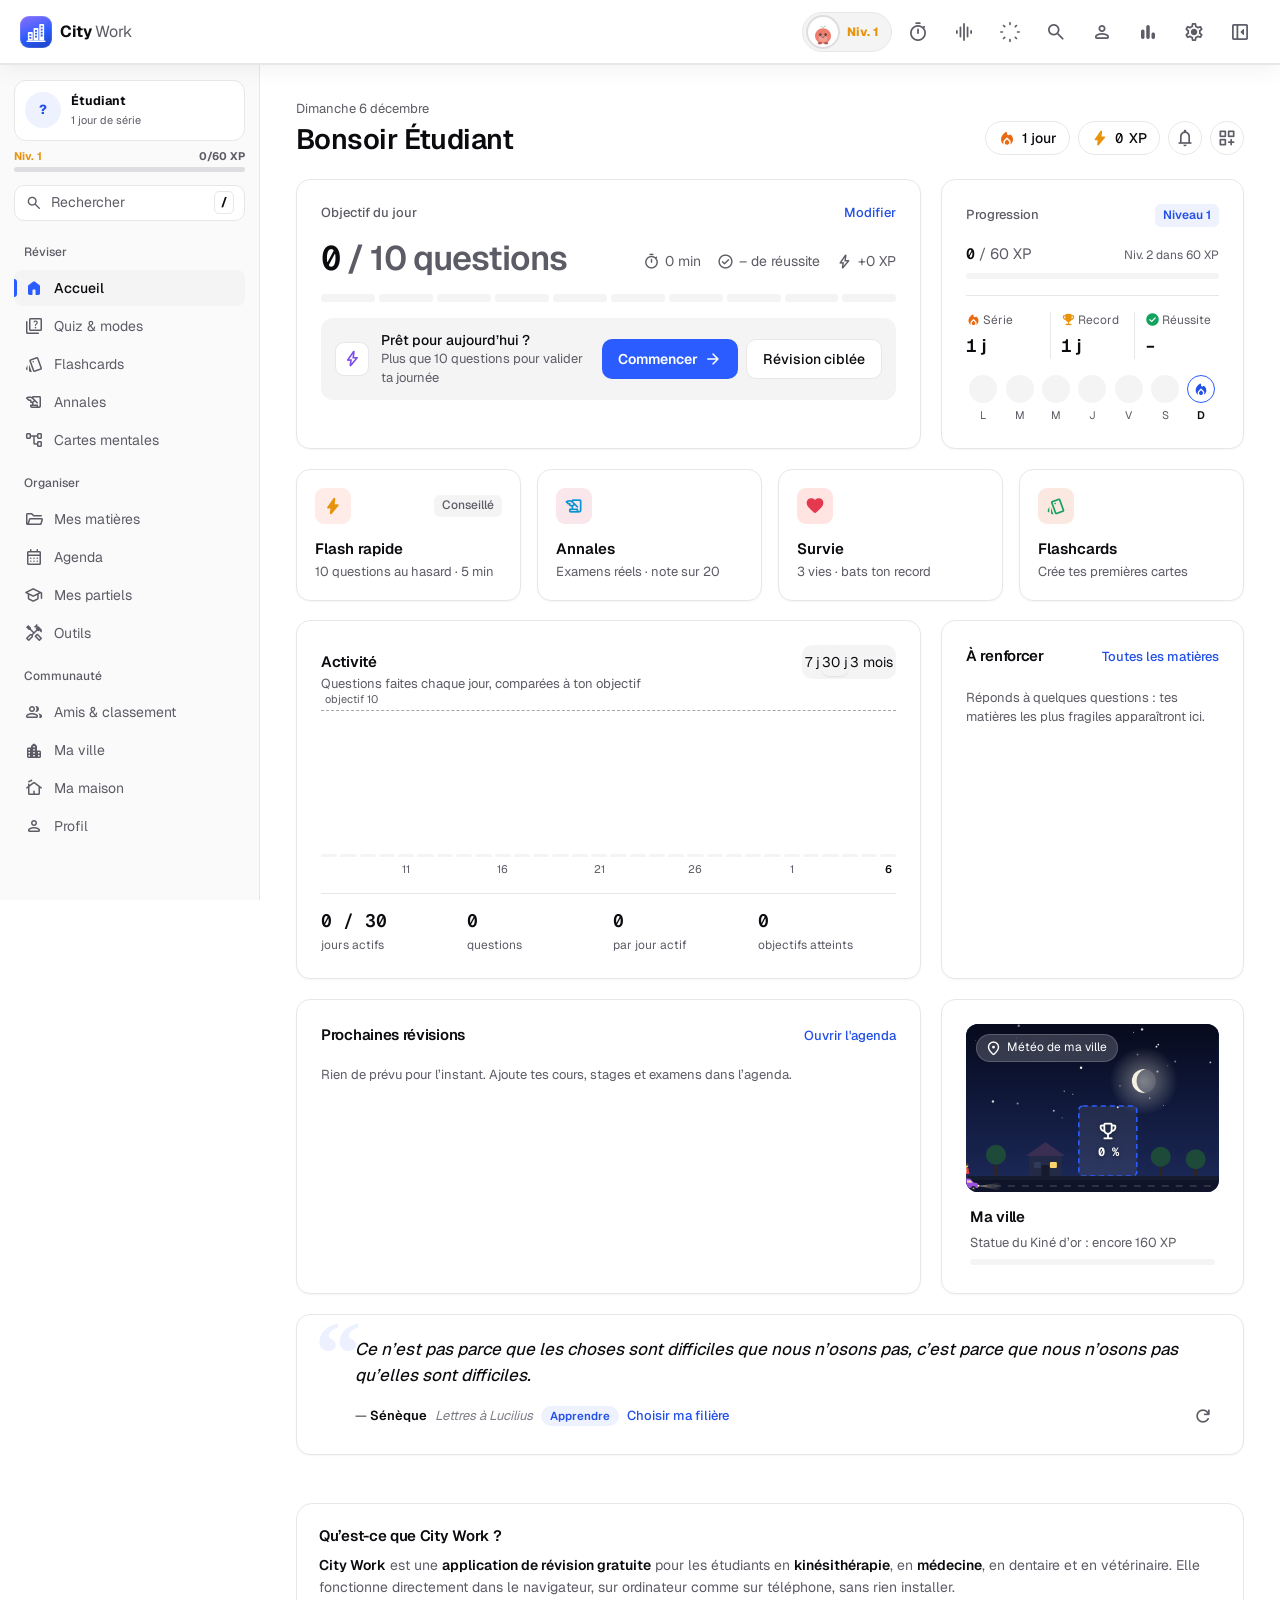
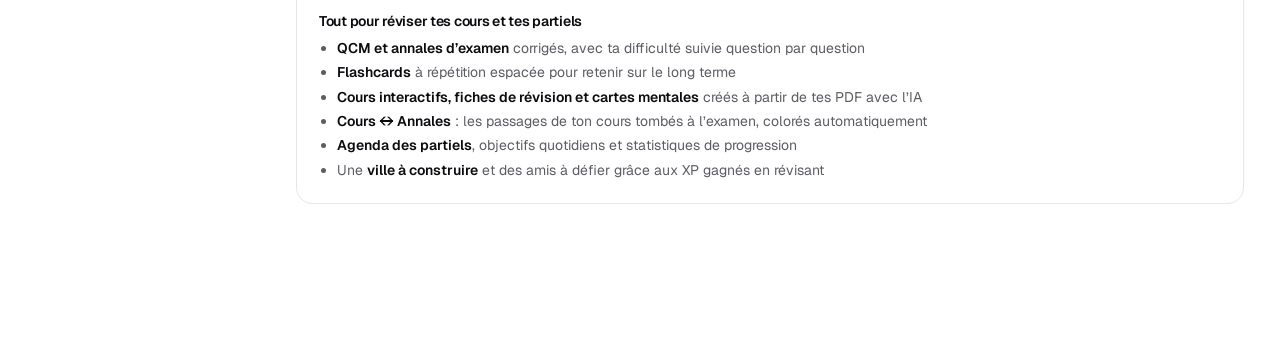
==== index.html @ bf2b4c67 "Mise en ligne kineplus-v80 (6 fichiers modifiés)" ====
﻿<!DOCTYPE html>
<html lang="fr">
<head>
<meta charset="UTF-8">
<script>
  // Désactive la restauration de scroll du navigateur — toujours en haut au rechargement
  if('scrollRestoration' in history) history.scrollRestoration='manual';
  window.addEventListener('load',()=>{ window.scrollTo(0,0); });
</script>
<script>
  // Force 127.0.0.1 so Spotify OAuth redirect_uri always matches
  if(location.hostname==='localhost'){
    location.replace(location.href.replace('localhost','127.0.0.1'));
  }
  // Appliquer la luminosité sauvegardée immédiatement (avant le rendu)
  (function(){
    var b = parseInt(localStorage.getItem('kp_brightness') || '100');
    b = Math.min(100, Math.max(50, b)); // Max 100% — pas de surbrillance
    if(b < 100) document.documentElement.style.filter = 'brightness('+b+'%)';
  })();
</script>
<style>html.kboot body{visibility:hidden}</style>
<script src="js/kstore.js?v=1"></script>
<meta name="viewport" content="width=device-width, initial-scale=1, viewport-fit=cover">
<title>City Work</title>
<script>window._kpTitle=document.title;
/* Le texte « À propos » de l'accueil ne s'affiche que pour un nouveau venu (et pour Google, qui arrive toujours sans données) */
try{if((localStorage.getItem('kcu_c')||'[]').length>2)document.documentElement.classList.add('kp-user');}catch(e){}</script>
<meta name="description" content="City Work est l’application gratuite de révision pour les études de santé (kiné, médecine) : QCM, flashcards, annales, agenda et cours interactifs avec l’IA.">
<meta name="application-name" content="City Work">
<link rel="canonical" href="https://city-work-app.github.io/">
<meta name="robots" content="index, follow">
<meta property="og:type" content="website">
<meta property="og:site_name" content="City Work">
<meta property="og:locale" content="fr_FR">
<meta property="og:url" content="https://city-work-app.github.io/">
<meta property="og:title" content="City Work – l’application de révision pour les études de santé">
<meta property="og:description" content="QCM, flashcards, annales corrigées, agenda des partiels et cours interactifs avec l’IA. Gratuit, dans le navigateur.">
<meta property="og:image" content="https://city-work-app.github.io/apple-touch-icon.png">
<meta name="twitter:card" content="summary">
<script type="application/ld+json">
{"@context":"https://schema.org","@graph":[
 {"@type":"WebSite","@id":"https://city-work-app.github.io/#site","name":"City Work","alternateName":["CityWork","City Work révision"],"url":"https://city-work-app.github.io/","inLanguage":"fr-FR"},
 {"@type":"WebApplication","name":"City Work","url":"https://city-work-app.github.io/","applicationCategory":"EducationalApplication","operatingSystem":"Navigateur web","inLanguage":"fr-FR",
  "description":"Application de révision pour les étudiants en kinésithérapie, médecine et études de santé : QCM, flashcards à répétition espacée, annales, agenda des partiels et cours interactifs créés avec l’IA.",
  "audience":{"@type":"EducationalAudience","educationalRole":"student"},
  "offers":{"@type":"Offer","price":"0","priceCurrency":"EUR"}}
]}
</script>
<meta name="theme-color" content="#FFFFFF">
<meta name="apple-mobile-web-app-capable" content="yes">
<meta name="apple-mobile-web-app-status-bar-style" content="default">
<meta name="apple-mobile-web-app-title" content="City Work" />
<link href="https://fonts.googleapis.com/css2?family=Manrope:wght@400;600;700;800&family=Inter:wght@400;500;600&family=DM+Serif+Display&family=Bricolage+Grotesque:opsz,wdth,wght@12..96,75..100,400..800&family=IBM+Plex+Mono:wght@400;500;600&display=swap" rel="stylesheet">
<link rel="stylesheet" href="https://fonts.googleapis.com/css2?family=Material+Symbols+Outlined:opsz,wght,FILL,GRAD@20..48,100..700,0..1,-50..200" />
<link rel="stylesheet" href="https://fonts.googleapis.com/css2?family=Geist:wght@400;500;600;700&family=Geist+Mono:wght@400;500;600&display=swap">
<link rel="stylesheet" href="https://fonts.googleapis.com/css2?family=Material+Symbols+Rounded:opsz,wght,FILL,GRAD@20..48,300..600,0..1,0&display=block">
<link rel="icon" type="image/x-icon" href="favicon.ico">
<link rel="icon" type="image/svg+xml" href="favicon.svg">
<link rel="apple-touch-icon" href="apple-touch-icon.png">
<script src="js/pdf.min.js"></script>
<script src="js/pdf.worker.min.js"></script>
<script>
  if (window.pdfjsLib) {
    pdfjsLib.GlobalWorkerOptions.workerSrc =
      new URL('js/pdf.worker.min.js', document.baseURI).href;
  }
</script>
<link rel="stylesheet" href="styles7.css?v=23">
<link rel="stylesheet" href="premium.css?v=7">
<link rel="stylesheet" href="desktop.css?v=19">
<link rel="stylesheet" href="gamification.css?v=4">
<link rel="stylesheet" href="social.css?v=1">
<link rel="stylesheet" href="city.css?v=25">
<link rel="stylesheet" href="annale-import.css?v=1">
<link rel="stylesheet" href="cours-annales.css?v=4">
<link rel="stylesheet" href="home-v2.css?v=1">
<link rel="stylesheet" href="mindmap.css?v=3">
<link rel="stylesheet" href="cobalt.css?v=7">
<link rel="stylesheet" href="cobalt-plus.css?v=4">
<link rel="stylesheet" href="atelier-ia.css?v=1">
<link rel="stylesheet" href="cobalt-more.css?v=8">
<!-- Styles déplacés vers styles7.css — voir section "Composants base" -->
</head>
<body data-screen="home">
<!-- ── DESKTOP LEFT SIDEBAR ── -->
<aside class="desktop-left" id="desktop-left">
  <div class="dl-user-info">
    <div class="dl-avatar" id="dl-avatar" style="overflow:hidden;cursor:pointer" data-action="showScreen" data-target="profil-hub" title="Mon profil">K</div>
    <div class="dl-user-texts">
      <span class="dl-uname" id="dl-uname">Étudiant</span>
      <span class="dl-usub" id="dl-streak">0 jours de série</span>
    </div>
  </div>
  <div class="dl-xp" id="dl-xp" onclick="gamToggleProfileMenu(event)" title="Mon niveau"></div>
  <!-- Session quiz en cours -->
  <div id="dl-quiz-indicator" class="dl-quiz-chip" data-action="resumeQuizFromChip" title="Reprendre le quiz">
    <div class="dl-quiz-live-dot"></div>
    <span id="dl-quiz-label" class="dl-quiz-chip-name">Quiz</span>
    <span id="dl-quiz-prog" class="dl-quiz-chip-prog"></span>
  </div>
  <nav class="dl-nav">
    <button class="kh-search" type="button" onclick="openSearch()"><span class="ms">search</span><span>Rechercher</span><kbd>/</kbd></button>
    <div class="kh-nav-label">Réviser</div>
    <a data-action="switchTab" data-target="home" data-nav="home" class="dl-active"><span class="ms">home</span>Accueil</a>
    <a data-action="showScreen" data-target="modes-hub" data-nav="modes-hub"><span class="ms">quiz</span>Quiz &amp; modes</a>
    <a data-action="openAllFlashcards" data-nav="all-flashcards"><span class="ms">style</span>Flashcards</a>
    <a data-action="showScreen" data-target="annales-hub" data-nav="annales-hub"><span class="ms">history_edu</span>Annales</a>
    <a data-action="showScreen" data-target="mindmap" data-nav="mindmap"><span class="ms">account_tree</span>Cartes mentales</a>
    <div class="kh-nav-label">Organiser</div>
    <a data-action="showScreen" data-target="matieres-hub" data-nav="matieres-hub"><span class="ms">folder_open</span>Mes matières</a>
    <a data-action="showScreen" data-target="agenda" data-nav="agenda"><span class="ms">calendar_month</span>Agenda</a>
    <a data-action="showScreen" data-target="partiels" data-nav="partiels"><span class="ms">school</span>Mes partiels</a>
    <a data-action="showScreen" data-target="outils" data-nav="outils"><span class="ms">handyman</span>Outils<span class="dl-badge dl-badge-teal" id="dl-img-count" style="display:none">0</span></a>
    <div class="kh-nav-label">Communauté</div>
    <a data-action="showScreen" data-target="social" data-nav="social"><span class="ms">group</span>Amis &amp; classement<span class="dl-badge dl-badge-teal" id="dl-social-badge" style="display:none">0</span></a>
    <a data-action="showScreen" data-target="city" data-nav="city"><span class="ms">location_city</span>Ma ville</a>
    <a data-action="showScreen" data-target="house" data-nav="house"><span class="ms">cottage</span>Ma maison</a>
    <a data-action="showScreen" data-target="profil-hub" data-nav="profil-hub"><span class="ms">person</span>Profil</a>
    <div class="dl-divider"></div>
  </nav>
  <div class="dl-spacer"></div>
  <div id="dl-exam-mini" class="dl-exam-mini" style="display:none"></div>
</aside>

<!-- ── DESKTOP RIGHT SIDEBAR (masquée — remplacée par exam card dans le dashboard) ── -->
<aside class="desktop-right" id="desktop-right"></aside>

<header class="topbar">
  <div class="logo" style="display:flex;align-items:center;gap:8px">
    <img id="topbar-logo" src="logo_kineplus.png" alt="City Work" style="height:52px;width:52px;object-fit:contain">
    <span>City <em>Work</em></span>
  </div>
  <div id="sp-topbar" class="sp-topbar">
    <button class="sp-topbar-connect" id="sp-connect-btn" onclick="spotifyLogin()">
      <svg width="13" height="13" viewBox="0 0 24 24" fill="currentColor"><path d="M12 0C5.4 0 0 5.4 0 12s5.4 12 12 12 12-5.4 12-12S18.66 0 12 0zm5.521 17.34c-.24.359-.66.48-1.021.24-2.82-1.74-6.36-2.101-10.561-1.141-.418.122-.779-.179-.899-.539-.12-.421.18-.78.54-.9 4.56-1.021 8.52-.6 11.64 1.32.42.18.479.659.301 1.02zm1.44-3.3c-.301.42-.841.6-1.262.3-3.239-1.98-8.159-2.58-11.939-1.38-.479.12-1.02-.12-1.14-.6-.12-.48.12-1.021.6-1.141C9.6 9.9 15 10.561 18.72 12.84c.361.181.54.78.241 1.2zm.12-3.36C15.24 8.4 8.82 8.16 5.16 9.301c-.6.179-1.2-.181-1.38-.721-.18-.601.18-1.2.72-1.381 4.26-1.26 11.28-1.02 15.721 1.621.539.3.719 1.02.419 1.56-.299.421-1.02.599-1.559.3z"/></svg>
      Connecter Spotify
    </button>
    <div class="sp-topbar-player" id="sp-player" style="display:none">
      <div class="sp-cover-wrap">
        <img id="sp-cover" src="" alt="" class="sp-cover">
        <div class="sp-cover-placeholder"><span class="ms" style="font-size:15px">music_note</span></div>
      </div>
      <div class="sp-info">
        <div id="sp-track" class="sp-track">—</div>
        <div id="sp-artist" class="sp-artist">—</div>
      </div>
      <div class="sp-controls">
        <button class="sp-btn" onclick="spotifyPrev()" title="Précédent"><span class="ms">skip_previous</span></button>
        <button class="sp-btn sp-btn--play" onclick="spotifyPlayPause()" title="Play/Pause"><span class="ms" id="sp-play-icon">play_circle</span></button>
        <button class="sp-btn" onclick="spotifyNext()" title="Suivant"><span class="ms">skip_next</span></button>
        <button class="sp-btn sp-btn--expand" id="sp-expand-btn" title="Plus de contrôles"><span class="ms" id="sp-expand-icon">expand_more</span></button>
      </div>
    </div>
  </div>

  <!-- Panneau Spotify étendu -->
  <div id="sp-panel" class="sp-panel" style="display:none">
    <div class="sp-panel-inner">
      <!-- Barre de progression -->
      <div class="sp-seek-row">
        <span id="sp-time-cur" class="sp-time">0:00</span>
        <div class="sp-seek-track" id="sp-seek-track" onclick="spSeekClick(event)" role="slider" aria-label="Position de lecture" aria-valuemin="0" aria-valuemax="100" aria-valuenow="0">
          <div class="sp-seek-fill" id="sp-seek-fill" style="width:0%"></div>
          <div class="sp-seek-thumb" id="sp-seek-thumb" style="left:0%"></div>
        </div>
        <span id="sp-time-total" class="sp-time">0:00</span>
      </div>
      <!-- Shuffle + Repeat + Device (même ligne) -->
      <div class="sp-toggles-row">
        <button class="sp-toggle-btn" id="sp-shuffle-btn" onclick="spShuffle()" title="Aléatoire">
          <span class="ms">shuffle</span><span class="sp-toggle-label">Aléatoire</span>
        </button>
        <button class="sp-toggle-btn" id="sp-repeat-btn" onclick="spRepeat()" title="Répéter">
          <span class="ms" id="sp-repeat-icon">repeat</span><span class="sp-toggle-label" id="sp-repeat-label">Répéter</span>
        </button>
        <span class="sp-sep"></span>
        <div class="sp-device-badge" id="sp-device-badge">
          <span class="ms sp-device-icon" id="sp-device-icon">devices</span>
          <span id="sp-device-name" class="sp-device-name">—</span>
        </div>
      </div>
      <!-- Volume -->
      <div class="sp-vol-row">
        <span class="ms sp-vol-icon" id="sp-vol-icon">volume_up</span>
        <input type="range" min="0" max="100" value="50" class="sp-vol-slider" id="sp-vol-slider" oninput="spVolumeInput(this.value)" onchange="spVolumeCommit(this.value)">
      </div>
      <!-- Queue -->
      <div class="sp-queue-section">
        <div class="sp-queue-title">À suivre</div>
        <div id="sp-queue-list" class="sp-queue-list">
          <div class="sp-queue-loading">Chargement…</div>
        </div>
      </div>
    </div>
  </div>
  <div class="fr" style="gap:6px">
    <button class="gam-chip" id="gam-chip" data-tb="level" onclick="gamToggleProfileMenu(event)" aria-label="Mon niveau et mon profil" data-tooltip="Mon niveau">
      <span class="gam-chip-ring" id="gam-chip-ring"><span class="gam-chip-av" id="gam-chip-av"></span></span>
      <span class="gam-chip-lvl" id="gam-chip-lvl">Niv. 1</span>
    </button>
    <div id="topbar-timer" style="display:none"></div>
    <!-- Pomodoro mini-chip dans la topbar -->
    <div id="pomo-topbar-chip" style="display:none;align-items:center;gap:6px;background:var(--primary);color:#fff;border-radius:20px;padding:4px 12px 4px 10px;font-size:13px;font-weight:700;cursor:default;user-select:none">
      <span class="ms" style="font-size:16px;color:rgba(255,255,255,.85)">timer</span>
      <span id="pomo-topbar-time" style="font-variant-numeric:tabular-nums;letter-spacing:.5px">25:00</span>
      <button id="pomo-topbar-pause" onclick="_Pomo.toggle();_pomoSyncTopbar()" title="Pause / Reprendre" style="all:unset;cursor:pointer;display:flex;align-items:center;margin-left:2px;opacity:.9">
        <span class="ms" id="pomo-topbar-icon" style="font-size:17px">pause</span>
      </button>
      <button onclick="_Pomo.stop();document.getElementById('pomo-topbar-chip').style.display='none';document.title='City Work'" title="Arrêter" style="all:unset;cursor:pointer;display:flex;align-items:center;opacity:.7">
        <span class="ms" style="font-size:16px">close</span>
      </button>
    </div>
<button class="ib" data-tb="pomo" onclick="openModal('modal-pomodoro')" data-tooltip="Pomodoro" aria-label="Pomodoro"><span class="ms">timer</span></button>
<button class="ib" id="kc-amb-btn" data-tb="amb" onclick="kcAmbOpen(event)" data-tooltip="Sons d’ambiance" aria-label="Sons d’ambiance"><span class="ms">graphic_eq</span></button>
<button class="ib" id="dark-toggle" data-tb="theme" onclick="toggleThemePicker(event)" data-tooltip="Thème" aria-label="Thème">
  <svg id="theme-icon-svg" width="20" height="20" viewBox="0 0 24 24" fill="none" stroke="currentColor" stroke-width="2" stroke-linecap="round">
    <defs>
      <mask id="moon-mask">
        <rect x="0" y="0" width="24" height="24" fill="white"/>
        <circle id="mask-bite" cx="12" cy="12" r="9" fill="black"/>
      </mask>
    </defs>
    <circle id="theme-body" cx="12" cy="12" r="5" fill="currentColor" stroke="none" mask="url(#moon-mask)"/>
    <g id="sun-rays">
      <line x1="12" y1="1" x2="12" y2="3"/>
      <line x1="12" y1="21" x2="12" y2="23"/>
      <line x1="1" y1="12" x2="3" y2="12"/>
      <line x1="21" y1="12" x2="23" y2="12"/>
      <line x1="5.64" y1="5.64" x2="4.22" y2="4.22"/>
      <line x1="18.36" y1="5.64" x2="19.78" y2="4.22"/>
      <line x1="5.64" y1="18.36" x2="4.22" y2="19.78"/>
      <line x1="18.36" y1="18.36" x2="19.78" y2="19.78"/>
    </g>
  </svg>
</button>
<div id="theme-picker" class="theme-picker-popup" style="display:none">
  <div class="tp-label">Apparence</div>
  <div id="tp-appearance" class="tp-appearance"></div>
  <div class="tp-exam-legacy" hidden>
  <div class="tp-label">Examen <span id="exam-days-chip" style="font-size:10px;color:var(--tertiary);font-weight:700;letter-spacing:.5px"></span></div>
  <div style="padding:2px 8px 6px;display:flex;flex-direction:column;gap:5px">
    <input type="text" id="exam-name-input" placeholder="Nom (ex: Concours kiné)" maxlength="40"
      style="width:100%;padding:6px 8px;border-radius:8px;border:1px solid var(--border-subtle);background:var(--surf-low);color:var(--on-surface);font-size:12px;font-family:'Inter',sans-serif;outline:none;box-sizing:border-box">
    <input type="date" id="exam-date-input"
      style="width:100%;padding:6px 8px;border-radius:8px;border:1px solid var(--border-subtle);background:var(--surf-low);color:var(--on-surface);font-size:12px;font-family:'Inter',sans-serif;outline:none;box-sizing:border-box">
    <div id="exam-folder-picker" style="display:none;padding:6px 4px 2px;border-top:1px solid var(--border-subtle);margin-top:2px;max-height:140px;overflow-y:auto"></div>
    <div style="display:flex;gap:6px">
      <button onclick="saveExamDate()" style="flex:1;padding:6px 0;border-radius:8px;background:var(--primary);color:#fff;border:none;font-size:12px;font-weight:700;cursor:pointer;font-family:'Inter',sans-serif">Enregistrer</button>
      <button onclick="clearExamDate()" style="padding:6px 10px;border-radius:8px;background:var(--surf-mid);color:var(--on-sv);border:none;font-size:12px;cursor:pointer;font-family:'Inter',sans-serif">✕</button>
    </div>
  </div>
</div>
</div>
    <button class="ib" data-tb="search" onclick="openSearch()" data-tooltip="Recherche (/)" aria-label="Rechercher"><span class="ms">search</span></button>
    <button class="ib" data-tb="profil" onclick="_tbToggle('profil-hub','profil')" data-tooltip="Mon profil" aria-label="Mon profil"><span class="ms">person</span></button>
    <button class="ib" data-tb="stats" onclick="_tbToggle('stats')" data-tooltip="Statistiques" aria-label="Statistiques"><span class="ms">bar_chart</span></button>
    <button class="ib" data-tb="manage" onclick="_tbToggle('manage')" data-tooltip="Paramètres" aria-label="Paramètres"><span class="ms">settings</span></button>
    <button class="ib topbar-collapse-btn" id="topbar-collapse-btn" data-tb="collapse" onclick="toggleTopbar()" data-tooltip="Masquer le menu" aria-label="Masquer le menu"><span class="ms" id="topbar-collapse-icon">left_panel_close</span></button>
  </div>
</header>

<div class="gam-menu" id="gam-menu" role="dialog" aria-label="Mon profil"></div>
<!-- Strip de révélation topbar (visible uniquement quand rétractée) -->
<div id="topbar-reveal-strip" onclick="toggleTopbar()" role="button" tabindex="0" aria-label="Afficher/masquer la barre latérale"></div>

<!-- HOME -->
<div id="screen-home" class="screen active">
<!-- ── Accueil « Cobalt » (Claude Design, 15 nov. 2026) — rempli par js/home-cobalt.js ── -->
<div class="kh">
  <header class="kh-head">
    <div>
      <div class="kh-date" id="kh-date"></div>
      <h1 class="kh-sr">City Work, l’application de révision pour les études de santé</h1>
      <h2 class="kh-title"><span id="kh-hello">Bonjour</span> <span id="kh-name">Étudiant</span></h2>
    </div>
    <div class="kh-head-actions">
      <span class="kh-chip t-orange" title="Jours de révision d'affilée"><span class="ms f kh-ic">local_fire_department</span><span id="kh-chip-streak">0 jour</span></span>
      <span class="kh-chip t-amber kh-only-desktop" title="XP total"><span class="ms f kh-ic">bolt</span><span class="kh-num" id="kh-chip-xp">0</span> XP</span>
      <button class="kh-icon-btn" type="button" id="kh-theme-btn" onclick="khToggleTheme()" aria-label="Passer en mode sombre" style="display:none"><span class="ms">dark_mode</span></button><!-- v70 : doublon du bouton Thème de la barre du haut, caché (l'id sert encore à home-cobalt.js) -->
      <button class="kh-icon-btn" type="button" id="kh-bell" onclick="kcNotifOpen(event)" aria-label="Notifications" title="Notifications"><span class="ms">notifications</span></button>
      <button class="kh-icon-btn" type="button" onclick="kcHomeEdit()" aria-label="Personnaliser l’accueil" title="Déplacer les cadres (mode édition)"><span class="ms">dashboard_customize</span></button>
      <a class="kh-avatar lg kh-only-mobile" id="kh-avatar" onclick="showScreen('profil-hub')" aria-label="Mon profil">K</a>
    </div>
  </header>

  <div class="kh-grid" id="kh-grid">
    <section class="kh-card kh-blk" data-blk="goal" aria-labelledby="kh-goal-label">
      <div class="kh-card-head"><span class="kh-card-label" id="kh-goal-label">Objectif du jour</span><a class="kh-link" onclick="khEditGoal()">Modifier</a></div>
      <div class="kh-goal-top">
        <div class="kh-goal-count"><span class="kh-num" id="kh-goal-done">0</span><span class="kh-of"> / <span id="kh-goal-total">10</span> questions</span></div>
        <div class="kh-goal-meta">
          <span><span class="ms">timer</span><span id="kh-goal-time">0 min</span></span>
          <span><span class="ms">check_circle</span><span id="kh-goal-acc">– de réussite</span></span>
          <span><span class="ms">bolt</span><span id="kh-goal-xp">+0 XP</span></span>
        </div>
      </div>
      <div class="kh-segs" id="kh-segs" role="progressbar" aria-valuemin="0" aria-valuemax="10" aria-valuenow="0" aria-label="Questions faites aujourd'hui"></div>
      <div class="kh-resume" id="kh-resume">
        <div class="kh-resume-icon t-violet"><span class="ms kh-ic" id="kh-resume-ic">history</span></div>
        <div class="kh-resume-text">
          <div class="kh-resume-title" id="kh-resume-title">Session en cours</div>
          <div class="kh-resume-sub" id="kh-resume-sub"></div>
        </div>
        <div class="kh-resume-actions" id="kh-resume-actions"></div>
      </div>
    </section>

    <section class="kh-card kh-blk" data-blk="progress" aria-labelledby="kh-prog-label">
      <div class="kh-card-head"><span class="kh-card-label" id="kh-prog-label">Progression</span><span class="kh-badge" id="kh-level">Niveau 1</span></div>
      <div class="kh-xp">
        <div class="kh-xp-row">
          <span class="kh-xp-value"><span class="kh-num" id="kh-xp-into">0</span> <span class="kh-of">/ <span id="kh-xp-need">60</span> XP</span></span>
          <span class="kh-xp-next" id="kh-xp-next"></span>
        </div>
        <div class="kh-bar"><span id="kh-xp-bar"></span></div>
      </div>
      <div class="kh-stats">
        <div class="kh-stat"><span class="kh-stat-label t-orange"><span class="ms f kh-ic">local_fire_department</span>Série</span><span class="kh-stat-value"><span class="kh-num" id="kh-streak">0</span> j</span></div>
        <div class="kh-stat"><span class="kh-stat-label t-amber"><span class="ms f kh-ic">trophy</span>Record</span><span class="kh-stat-value"><span class="kh-num" id="kh-best">0</span> j</span></div>
        <div class="kh-stat" id="kh-stat3"></div>
      </div>
      <div class="kh-week" id="kh-week" aria-label="Série de la semaine"></div>
    </section>

  <div class="kh-blk kh-blk-modes" data-blk="modes">
  <h2 class="kh-section-title kh-only-mobile">S'entraîner</h2>
  <div class="kh-modes">
    <a class="kh-mode t-amber" onclick="startFlash()">
      <div class="kh-mode-top"><div class="kh-sq"><span class="ms f">bolt</span></div><span class="kh-tag">Conseillé</span></div>
      <div><div class="kh-mode-title">Flash rapide</div><div class="kh-mode-desc">10 questions au hasard · 5 min</div></div>
    </a>
    <a class="kh-mode t-sky" onclick="showScreen('annales-hub')">
      <div class="kh-mode-top"><div class="kh-sq"><span class="ms">history_edu</span></div></div>
      <div><div class="kh-mode-title">Annales</div><div class="kh-mode-desc">Examens réels · note sur 20</div></div>
    </a>
    <a class="kh-mode t-rose" onclick="startSurvival()">
      <div class="kh-mode-top"><div class="kh-sq"><span class="ms f">favorite</span></div></div>
      <div><div class="kh-mode-title">Survie</div><div class="kh-mode-desc" id="kh-surv-desc">3 vies · bats ton record</div></div>
    </a>
    <a class="kh-mode t-green" onclick="khFlashcards()">
      <div class="kh-mode-top"><div class="kh-sq"><span class="ms">style</span></div></div>
      <div><div class="kh-mode-title">Flashcards</div><div class="kh-mode-desc" id="kh-fc-desc">Tes cartes de révision</div></div>
    </a>
  </div>
  </div>

    <section class="kh-card kh-blk" data-blk="activity" aria-labelledby="kh-act-title">
      <div class="kh-card-head">
        <div>
          <h2 class="kh-card-title" id="kh-act-title">Activité</h2>
          <p class="kh-card-sub">Questions faites chaque jour, comparées à ton objectif</p>
        </div>
        <div class="kh-act-tabs" role="tablist">
          <button type="button" data-act-range="7" onclick="khActRange('7')">7 j</button>
          <button type="button" data-act-range="30" onclick="khActRange('30')">30 j</button>
          <button type="button" data-act-range="90" onclick="khActRange('90')">3 mois</button>
        </div>
      </div>
      <div class="kh-act" id="kh-act"></div>
      <div class="kh-act-stats" id="kh-act-stats"></div>
    </section>

    <section class="kh-card kh-blk" data-blk="weak" aria-labelledby="kh-weak-title">
      <div class="kh-card-head"><h2 class="kh-card-title" id="kh-weak-title">À renforcer</h2><a class="kh-link" onclick="showScreen('matieres-hub')">Toutes les matières</a></div>
      <div class="kh-subjects" id="kh-subjects"></div>
      <button class="kh-btn kh-btn-s kh-btn-block kh-subjects-cta t-rose" type="button" id="kh-weak-cta" onclick="khTargeted()"><span class="ms kh-ic">my_location</span>Révision ciblée sur ces matières</button>
    </section>

    <section class="kh-card kh-blk" data-blk="agenda" aria-labelledby="kh-next-title" style="gap:8px">
      <div class="kh-card-head" style="margin-bottom:6px"><h2 class="kh-card-title" id="kh-next-title">Prochaines révisions</h2><a class="kh-link" onclick="showScreen('agenda')">Ouvrir l'agenda</a></div>
      <div class="kh-agenda" id="kh-agenda"></div>
    </section>

    <section class="kh-card kh-city-card kh-blk" data-blk="city" aria-labelledby="kh-city-title" onclick="showScreen('city')">
      <div class="kh-city" id="kh-city-scene" aria-hidden="true"></div>
      <div class="kh-city-info">
        <div class="kh-card-head"><h2 class="kh-card-title" id="kh-city-title">Ma ville</h2><span class="kh-muted" style="font-size:13px" id="kh-city-pop"></span></div>
        <div class="kh-muted" style="font-size:13px" id="kh-city-next"></div>
        <div class="kh-bar"><span id="kh-city-bar"></span></div>
      </div>
    </section>

    <section class="kh-card kh-blk kh-quote-card" data-blk="quote" aria-label="Citation">
      <div class="kh-quote" id="kh-quote"></div>
    </section>
  </div>
  <!-- Texte de présentation (référencement Google, 16 nov. 2026) -->
  <section class="kh-about" aria-labelledby="kh-about-t">
    <h2 id="kh-about-t">Qu’est-ce que City Work ?</h2>
    <p><b>City Work</b> est une <b>application de révision gratuite</b> pour les étudiants en <b>kinésithérapie</b>, en <b>médecine</b>, en dentaire et en vétérinaire. Elle fonctionne directement dans le navigateur, sur ordinateur comme sur téléphone, sans rien installer.</p>
    <h3>Tout pour réviser tes cours et tes partiels</h3>
    <ul>
      <li><b>QCM et annales d’examen</b> corrigés, avec ta difficulté suivie question par question</li>
      <li><b>Flashcards</b> à répétition espacée pour retenir sur le long terme</li>
      <li><b>Cours interactifs, fiches de révision et cartes mentales</b> créés à partir de tes PDF avec l’IA</li>
      <li><b>Cours ↔ Annales</b> : les passages de ton cours tombés à l’examen, colorés automatiquement</li>
      <li><b>Agenda des partiels</b>, objectifs quotidiens et statistiques de progression</li>
      <li>Une <b>ville à construire</b> et des amis à défier grâce aux XP gagnés en révisant</li>
    </ul>
  </section>
</div>

<!-- Ancien accueil : caché, gardé pour que le JavaScript existant (renderHome…) continue de marcher -->
<div class="home-content kh-legacy" aria-hidden="true">

  <!-- ── En-tête ── -->
  <header class="kd-head">
    <div class="kd-date" id="kd-date"></div>
    <h1 class="kd-title">Bonjour <span id="dash-name">Étudiant</span>,<br>on continue <em id="dash-adverb">doucement</em>.</h1>
    <p class="kd-sub" id="dash-hero-sub">Continuez votre progression en kinésithérapie.</p>
  </header>

  <!-- ── Carte session interrompue (hero card) ── -->
  <div id="resume-banner" class="resume-hero" style="display:none">
    <div class="rh-inner">
      <div class="rh-top">
        <div class="rh-badge" id="rh-badge"><span class="ms" style="font-size:13px;vertical-align:middle">history</span> SESSION INTERROMPUE</div>
        <div class="rh-action">
          <button class="btn btn-p rh-btn" onclick="resumeSession()">Reprendre →</button>
          <div class="rh-score" id="rh-progress"></div>
        </div>
      </div>
      <div class="rh-title" id="rh-title">Session en cours</div>
      <div class="rh-desc" id="rh-desc"></div>
      <div class="rh-footer">
        <span class="rh-stat"><span class="ms">assignment</span><span id="rh-remaining">—</span></span>
        <span class="rh-stat"><span class="ms">timer</span><span id="rh-mins">—</span></span>
      </div>
    </div>
    <button onclick="dismissResume()" class="rh-close">✕</button>
    <div class="resume-info" style="display:none"></div>
  </div>

  <!-- ── Amplitude du jour (goniomètre) + mesures ── -->
  <section class="kd-board" aria-label="Ma journée">
    <div class="kd-card kd-gonio" id="dc-obj-card">
      <div class="kd-gonio-top">
        <div class="kd-eyebrow" id="goal-title">Objectif du jour</div>
        <div class="kd-gonio-count"><b id="goal-count">0/10</b> questions</div>
      </div>
      <div class="kd-dial" aria-hidden="true">
        <svg viewBox="0 0 160 92">
          <g class="kd-ticks"><line class="kd-t big" x1="19.0" y1="80.0" x2="13.5" y2="80.0"/><line class="kd-t" x1="19.9" y1="69.4" x2="17.0" y2="68.9"/><line class="kd-t" x1="22.7" y1="59.1" x2="19.9" y2="58.1"/><line class="kd-t big" x1="27.2" y1="49.5" x2="22.4" y2="46.8"/><line class="kd-t" x1="33.3" y1="40.8" x2="31.0" y2="38.9"/><line class="kd-t" x1="40.8" y1="33.3" x2="38.9" y2="31.0"/><line class="kd-t big" x1="49.5" y1="27.2" x2="46.7" y2="22.4"/><line class="kd-t" x1="59.1" y1="22.7" x2="58.1" y2="19.9"/><line class="kd-t" x1="69.4" y1="19.9" x2="68.9" y2="17.0"/><line class="kd-t big" x1="80.0" y1="19.0" x2="80.0" y2="13.5"/><line class="kd-t" x1="90.6" y1="19.9" x2="91.1" y2="17.0"/><line class="kd-t" x1="100.9" y1="22.7" x2="101.9" y2="19.9"/><line class="kd-t big" x1="110.5" y1="27.2" x2="113.2" y2="22.4"/><line class="kd-t" x1="119.2" y1="33.3" x2="121.1" y2="31.0"/><line class="kd-t" x1="126.7" y1="40.8" x2="129.0" y2="38.9"/><line class="kd-t big" x1="132.8" y1="49.5" x2="137.6" y2="46.8"/><line class="kd-t" x1="137.3" y1="59.1" x2="140.1" y2="58.1"/><line class="kd-t" x1="140.1" y1="69.4" x2="143.0" y2="68.9"/><line class="kd-t big" x1="141.0" y1="80.0" x2="146.5" y2="80.0"/><text class="kd-tl" x="9.5" y="72.0">0</text><text class="kd-tl" x="17.2" y="43.8">30</text><text class="kd-tl" x="43.7" y="17.2">60</text><text class="kd-tl" x="80.0" y="7.5">90</text><text class="kd-tl" x="116.2" y="17.2">120</text><text class="kd-tl" x="142.8" y="43.8">150</text><text class="kd-tl" x="150.5" y="72.0">180</text></g>
          <path class="kd-track" d="M24 80 A56 56 0 0 1 136 80"/>
          <path id="goal-arc" d="M24 80 A56 56 0 0 1 136 80" stroke-dasharray="175.9" stroke-dashoffset="175.9"/>
          <rect class="kd-base" x="6" y="80" width="148" height="8" rx="4"/>
          <g class="kd-base-t"><line x1="10" y1="80.5" x2="10" y2="83.5"/><line x1="14" y1="80.5" x2="14" y2="82.2"/><line x1="18" y1="80.5" x2="18" y2="82.2"/><line x1="22" y1="80.5" x2="22" y2="82.2"/><line x1="26" y1="80.5" x2="26" y2="82.2"/><line x1="30" y1="80.5" x2="30" y2="83.5"/><line x1="34" y1="80.5" x2="34" y2="82.2"/><line x1="38" y1="80.5" x2="38" y2="82.2"/><line x1="42" y1="80.5" x2="42" y2="82.2"/><line x1="46" y1="80.5" x2="46" y2="82.2"/><line x1="50" y1="80.5" x2="50" y2="83.5"/><line x1="54" y1="80.5" x2="54" y2="82.2"/><line x1="58" y1="80.5" x2="58" y2="82.2"/><line x1="62" y1="80.5" x2="62" y2="82.2"/><line x1="66" y1="80.5" x2="66" y2="82.2"/><line x1="70" y1="80.5" x2="70" y2="83.5"/><line x1="74" y1="80.5" x2="74" y2="82.2"/><line x1="78" y1="80.5" x2="78" y2="82.2"/><line x1="82" y1="80.5" x2="82" y2="82.2"/><line x1="86" y1="80.5" x2="86" y2="82.2"/><line x1="90" y1="80.5" x2="90" y2="83.5"/><line x1="94" y1="80.5" x2="94" y2="82.2"/><line x1="98" y1="80.5" x2="98" y2="82.2"/><line x1="102" y1="80.5" x2="102" y2="82.2"/><line x1="106" y1="80.5" x2="106" y2="82.2"/><line x1="110" y1="80.5" x2="110" y2="83.5"/><line x1="114" y1="80.5" x2="114" y2="82.2"/><line x1="118" y1="80.5" x2="118" y2="82.2"/><line x1="122" y1="80.5" x2="122" y2="82.2"/><line x1="126" y1="80.5" x2="126" y2="82.2"/><line x1="130" y1="80.5" x2="130" y2="83.5"/><line x1="134" y1="80.5" x2="134" y2="82.2"/><line x1="138" y1="80.5" x2="138" y2="82.2"/><line x1="142" y1="80.5" x2="142" y2="82.2"/><line x1="146" y1="80.5" x2="146" y2="82.2"/><line x1="150" y1="80.5" x2="150" y2="83.5"/></g>
          <g class="kd-arm" id="kd-arm"><line x1="80" y1="80" x2="31" y2="80"/><circle class="kd-arm-tip" cx="31" cy="80" r="3.2"/></g>
          <circle class="kd-pivot" cx="80" cy="80" r="5.6"/>
        </svg>
      </div>
      <div class="kd-read">
        <div class="kd-deg"><span id="kd-deg">0</span><small>°</small></div>
        <div class="kd-deg-cap">Amplitude du jour · 180° = objectif atteint</div>
      </div>
      <div class="goal-pct" id="goal-pct" hidden>0%</div>
      <div class="kd-gonio-foot">
        <div class="kd-goal-desc" id="goal-desc">10 questions à faire</div>
        <span id="today-timer" class="dc-obj-timer" style="display:none"></span>
        <button class="kd-go" onclick="startFlash()">Réviser 10 questions <span class="ms" aria-hidden="true">arrow_forward</span></button>
      </div>
    </div>

    <div class="kd-card kd-meas">
      <div class="kd-row">
        <div class="kd-row-h"><span class="kd-eyebrow">Série</span><span class="kd-num"><span id="streak-num">0</span><small>j</small></span></div>
        <div class="kd-week" id="kd-week" aria-label="Jours révisés cette semaine"></div>
        <div class="kd-cap" id="dcs-meta">Cette semaine</div>
        <div id="dcs-hint" hidden></div>
      </div>
      <div class="kd-row">
        <div class="kd-row-h"><span class="kd-eyebrow">Maîtrise</span><span class="kd-num"><span id="dash-mastery-pct">0</span><small>%</small></span></div>
        <div class="kd-eva" id="kd-eva" aria-hidden="true"><i class="kd-eva-line"></i><i class="kd-eva-ticks"></i><i class="kd-eva-fill"></i><i class="kd-eva-cur"></i><span class="kd-eva-l" style="left:0">0</span><span class="kd-eva-l kd-eva-mid">50</span><span class="kd-eva-l" style="right:0">100</span></div>
        <div class="kd-cap" id="dash-mastery-trend"></div>
        <div id="dash-mastery-bar" style="display:none"></div>
      </div>
      <div class="kd-row kd-row-2">
        <div><span class="kd-eyebrow">Réussite</span><div class="kd-mini" id="kd-avg">–</div></div>
        <div><span class="kd-eyebrow">Temps aujourd’hui</span><div class="kd-mini" id="kd-time">–</div></div>
      </div>
    </div>
  </section>

  <!-- ── Niveau & maison ── -->
  <div class="gam-home-card" id="gam-home-card"></div>

  <!-- ── S'entraîner ── -->
  <section class="kd-train" aria-label="S'entraîner">
    <div class="kd-sec"><h2>S’entraîner</h2><i class="kd-rule"></i></div>
    <div class="kd-modes">
      <button class="dtc dtc-prim kd-feat" onclick="startFlash()" aria-label="Flash rapide : 10 questions au hasard, environ 5 minutes">
        <div class="dtc-icon" aria-hidden="true"><span class="ms">bolt</span></div>
        <div class="dtc-body">
          <div class="kd-dose">Conseillé · 10 Q · ≈ 5 min</div>
          <div class="dtc-name">Flash rapide</div>
          <div class="dtc-desc">Dix questions au hasard, toutes matières confondues.</div>
        </div>
        <span class="kd-feat-go" aria-hidden="true">Commencer <span class="ms">arrow_forward</span></span>
      </button>
      <button class="dtc" onclick="startCiblé()" aria-label="Révision ciblée : questions difficiles et moyennes non revues depuis 3 jours">
        <div class="dtc-icon" aria-hidden="true"><span class="ms">my_location</span></div>
        <div class="dtc-body">
          <div class="dtc-name">Révision ciblée</div>
          <div class="dtc-desc">Difficiles et moyennes, pas revues depuis 3 jours</div>
        </div>
        <div class="dtc-badge dtc-badge-count" id="dtc-cible-count" style="display:none">0 DISPO</div>
      </button>
      <button class="dtc" onclick="startHard()" aria-label="Questions dures : tes points faibles">
        <div class="dtc-icon" aria-hidden="true"><span class="ms">whatshot</span></div>
        <div class="dtc-body">
          <div class="dtc-name">Questions dures</div>
          <div class="dtc-desc">Tes points faibles, repérés par l’algorithme</div>
        </div>
        <div class="dtc-badge dtc-badge-count" id="dtc-hard-dispo" style="display:none">0 DISPO</div>
      </button>
      <button class="dtc" onclick="startAll()" aria-label="Tout mélangé : toutes matières confondues">
        <div class="dtc-icon" aria-hidden="true"><span class="ms">shuffle</span></div>
        <div class="dtc-body">
          <div class="dtc-name">Tout mélangé</div>
          <div class="dtc-desc"><span id="dtc-total">0</span> questions, toutes matières</div>
        </div>
      </button>
      <button class="dtc dtc-surv" onclick="startSurvival()" aria-label="Mode survie : trois vies, questions sans fin">
        <div class="dtc-icon" aria-hidden="true"><span class="ms">favorite</span></div>
        <div class="dtc-body">
          <div class="dtc-name">Mode survie</div>
          <div class="dtc-desc">Trois vies pour battre ton record</div>
        </div>
      </button>
    </div>
  </section>

  <!-- ── Éléments compat JS ── -->
  <span id="stat-q" hidden></span>
  <span id="stat-hard" hidden></span>
  <span id="stat-c" hidden></span>
  <div class="kd-sec kd-sec-subj"><h2>Mes matières</h2><i class="kd-rule"></i><button class="kd-link" onclick="showScreen('matieres-hub')">Tout voir <span class="ms" aria-hidden="true">arrow_forward</span></button></div>
  <div id="global-progress-card" style="display:none"></div>
  <div id="hempty" class="empty" style="display:none">
    <div class="empty-illu"><span class="ms">folder_open</span></div>
    <div class="ettl">Aucune matière</div>
    <p style="font-size:14px;line-height:1.7;margin-top:4px">Crée ta première matière, ajoute des cours et importe tes QCM.</p>
    <button class="btn btn-p" onclick="openModal('modal-nf')" style="margin-top:18px"><span class="ms" style="font-size:16px">add</span> Créer ma première matière</button>
  </div>
  <div id="fg" class="fg" hidden></div>
  <div id="partiel-home-card" hidden>
    <span id="partiel-home-sub"></span><span id="partiel-home-pct"></span><span id="partiel-home-bar"></span>
  </div>
  <div id="fg-sort-controls" hidden>
    <button class="sort-btn" data-sort="manual" onclick="setFolderSort('manual')"></button>
    <button class="sort-btn" data-sort="alpha" onclick="setFolderSort('alpha')"></button>
    <button class="sort-btn" data-sort="alpha-desc" onclick="setFolderSort('alpha-desc')"></button>
  </div>
  <div id="srs-section" style="display:none"><div id="srs-list"></div></div>
  <div id="plan-home-card" style="display:none"></div>

</div><!-- /home-content -->
</div>

<!-- MODES DE JEU HUB -->
<div id="screen-modes-hub" class="screen">
<div class="wrap hub-wrap">
  <div class="hub-header">
    <button class="hub-back" onclick="switchTab('home')" aria-label="Retour à l'accueil"><span class="ms" aria-hidden="true">arrow_back</span></button>
    <div>
      <p class="hub-kicker">S'entraîner</p>
      <h1 class="hub-title">Modes de jeu</h1>
    </div>
  </div>
  <div class="bento">

    <button class="bc" onclick="startFlash()" style="background:linear-gradient(135deg,#004d75,#006699)" aria-label="Flash rapide : 10 questions au hasard">
      <div class="bc-icon"><span class="ms">bolt</span></div>
      <div class="bc-content">
        <div style="display:inline-block;background:var(--tertiary-fixed);color:#00201e;border-radius:var(--r-full);padding:2px 10px;font-size:10px;font-weight:700;text-transform:uppercase;margin-bottom:7px">Conseillé</div>
        <div class="hf" style="font-size:17px;font-weight:800;color:#fff;margin-bottom:2px">Flash rapide</div>
        <div style="font-size:11px;color:rgba(255,255,255,.75)">10 questions au hasard · idéal pour démarrer</div>
      </div>
    </button>

    <button class="bc" onclick="startAll()" style="background:linear-gradient(135deg,#3f627e,#254a65)" aria-label="Tout mélangé : toutes les questions dans un ordre aléatoire">
      <div class="bc-icon"><span class="ms">shuffle</span></div>
      <div class="bc-content">
        <div class="hf" style="font-size:17px;font-weight:800;color:#fff;margin-bottom:2px">Tout mélangé</div>
        <div style="font-size:11px;color:rgba(255,255,255,.75)">Toutes les questions dans un ordre aléatoire</div>
      </div>
    </button>

    <button class="bc" onclick="startHard()" style="background:linear-gradient(135deg,#5a2a8b,#7a3ab8)" aria-label="Questions dures : mes points faibles">
      <div class="bc-icon"><span class="ms">whatshot</span></div>
      <div class="bc-content">
        <div class="dtc-badge dtc-badge-count" id="dl-hard-count" style="display:none;margin-bottom:6px">0</div>
        <div class="hf" style="font-size:17px;font-weight:800;color:#fff;margin-bottom:2px">Questions dures</div>
        <div style="font-size:11px;color:rgba(255,255,255,.75)">Mes points faibles · difficiles &amp; moyennes</div>
      </div>
    </button>

    <button class="bc" onclick="startSurvival()" style="background:linear-gradient(135deg,#c91f16,#e53e35)" aria-label="Mode Survie : 3 vies, questions infinies">
      <div class="bc-icon"><span class="ms">favorite</span></div>
      <div class="bc-content">
        <div style="display:inline-block;background:rgba(255,255,255,.25);color:#fff;border-radius:var(--r-full);padding:2px 10px;font-size:10px;font-weight:700;text-transform:uppercase;margin-bottom:7px">Arcade</div>
        <div class="hf" style="font-size:17px;font-weight:800;color:#fff;margin-bottom:2px">Mode Survie</div>
        <div style="font-size:11px;color:rgba(255,255,255,.75)">3 vies · questions infinies · battre ton record</div>
      </div>
    </button>

    <button class="bc bc-full" onclick="window.open('pdf-qcm.html','_blank')" style="background:linear-gradient(135deg,#7c3f00,#b45309)" aria-label="PDF vers QCM : générer des questions depuis tes cours PDF">
      <div class="bc-icon"><span class="ms">picture_as_pdf</span></div>
      <div class="bc-content">
        <div style="display:inline-block;background:rgba(255,255,255,.2);color:#fff;border-radius:var(--r-full);padding:2px 10px;font-size:10px;font-weight:700;text-transform:uppercase;margin-bottom:7px">Nouveau</div>
        <div class="hf" style="font-size:17px;font-weight:800;color:#fff;margin-bottom:2px">PDF → QCM</div>
        <div style="font-size:11px;color:rgba(255,255,255,.75)">Génère des questions depuis tes cours PDF</div>
      </div>
    </button>

    <button class="bc bc-full" onclick="startAllFlashcards()" style="background:linear-gradient(135deg,#2a5a8b,#1a3a6b)" aria-label="Flashcards : toutes les fiches concepts en révision libre">
      <div class="bc-icon"><span class="ms">style</span></div>
      <div class="bc-content" style="display:flex;align-items:center;justify-content:space-between">
        <div>
          <div class="hf" style="font-size:17px;font-weight:800;color:#fff;margin-bottom:2px">Flashcards</div>
          <div style="font-size:11px;color:rgba(255,255,255,.75)">Toutes les fiches concepts en révision libre</div>
        </div>
        <span class="ms" style="color:rgba(255,255,255,.6);font-size:28px">chevron_right</span>
      </div>
    </button>

    <button class="bc bc-full bc-annales" onclick="showScreen('annales')" aria-label="Mode Annales : examens réels, note sur 20, pénalités activées">
      <div class="bc-icon"><span class="ms">history_edu</span></div>
      <div class="bc-content" style="display:flex;align-items:center;justify-content:space-between;width:100%">
        <div>
          <div style="display:inline-block;background:rgba(255,200,0,.2);color:#ffd54f;border-radius:var(--r-full);padding:2px 10px;font-size:10px;font-weight:700;text-transform:uppercase;margin-bottom:7px">Concours</div>
          <div class="hf" style="font-size:17px;font-weight:800;color:#fff;margin-bottom:2px">Mode Annales</div>
          <div style="font-size:11px;color:rgba(255,255,255,.7)">Examens réels · note /20 · pénalités activées</div>
        </div>
        <span class="ms" style="color:rgba(255,255,255,.5);font-size:28px">chevron_right</span>
      </div>
    </button>

    <button class="bc bc-full" onclick="startSmartReview()" style="background:linear-gradient(135deg,#0a6640,#12945a)" aria-label="Révision intelligente : l'IA t'interroge ou t'explique ton dossier, en partant de tes points faibles">
      <div class="bc-icon"><span class="ms">psychology</span></div>
      <div class="bc-content" style="display:flex;align-items:center;justify-content:space-between;width:100%">
        <div>
          <div style="display:inline-block;background:rgba(255,255,255,.2);color:#fff;border-radius:var(--r-full);padding:2px 10px;font-size:10px;font-weight:700;text-transform:uppercase;margin-bottom:7px">IA</div>
          <div class="hf" style="font-size:17px;font-weight:800;color:#fff;margin-bottom:2px">Révision intelligente</div>
          <div style="font-size:11px;color:rgba(255,255,255,.75)">Ton dossier en quiz interactif ou expliqué comme un cours, dans ta langue</div>
        </div>
        <span class="ms" style="color:rgba(255,255,255,.6);font-size:28px">chevron_right</span>
      </div>
    </button>

  </div><!-- /bento -->
</div><!-- /hub-wrap -->
</div><!-- /screen-modes-hub -->

<!-- MATIÈRES HUB -->
<div id="screen-matieres-hub" class="screen">
<div class="wrap hub-wrap">
  <div class="hub-header">
    <button class="hub-back" onclick="switchTab('home')"><span class="ms">arrow_back</span></button>
    <div style="flex:1">
      <p class="hub-kicker">Réviser</p>
      <h1 class="hub-title">Mes matières</h1>
    </div>
    <button class="btn btn-sm btn-g" onclick="openModal('modal-nf')"><span class="ms" style="font-size:15px">add</span> Nouvelle</button>
  </div>
  <div id="matieres-hub-list" class="matieres-hub-list">
    <div class="hub-empty"><span class="ms">folder_open</span><p>Aucune matière — crée-en une pour commencer.</p></div>
  </div>
</div>
</div>

<!-- MATIÈRE DÉTAIL HUB (options par matière) -->
<div id="screen-matiere-options" class="screen">
<div class="wrap hub-wrap">
  <div class="hub-header">
    <button class="hub-back" onclick="showScreen('matieres-hub')" aria-label="Retour aux matières"><span class="ms">arrow_back</span></button>
    <div style="flex:1">
      <p class="hub-kicker" id="matiere-opt-kicker">Matière</p>
      <h1 class="hub-title" id="matiere-opt-title">—</h1>
    </div>
  </div>
  <div class="hub-grid hub-grid-2">
    <button class="hub-card" onclick="startMByIdCurrent()" aria-label="QCM complet : toutes les questions de la matière">
      <div class="hub-card-icon" style="background:linear-gradient(135deg,#004d75,#006699)"><span class="ms">quiz</span></div>
      <div class="hub-card-body">
        <div class="hub-card-name">QCM complet</div>
        <div class="hub-card-desc">Toutes les questions de la matière</div>
      </div>
      <span class="ms hub-card-arrow">arrow_forward</span>
    </button>
    <button class="hub-card" onclick="openMatiereFolder()" aria-label="Cours et dossiers : parcourir le contenu par cours">
      <div class="hub-card-icon" style="background:linear-gradient(135deg,#3f627e,#254a65)"><span class="ms">folder_open</span></div>
      <div class="hub-card-body">
        <div class="hub-card-name">Cours &amp; dossiers</div>
        <div class="hub-card-desc">Parcourir le contenu par cours</div>
      </div>
      <span class="ms hub-card-arrow">arrow_forward</span>
    </button>
    <button class="hub-card" onclick="openMatiereFlashcards()" aria-label="Fiches de révision : flashcards et fiches de cours">
      <div class="hub-card-icon" style="background:linear-gradient(135deg,#2a5a8b,#1a3a6b)"><span class="ms">style</span></div>
      <div class="hub-card-body">
        <div class="hub-card-name">Fiches de révision</div>
        <div class="hub-card-desc">Flashcards et fiches de cours</div>
      </div>
      <span class="ms hub-card-arrow">arrow_forward</span>
    </button>
    <button class="hub-card" onclick="openMatiereStats()" aria-label="Statistiques : progression et difficulté par cours">
      <div class="hub-card-icon" style="background:linear-gradient(135deg,#0a6640,#12945a)"><span class="ms">bar_chart</span></div>
      <div class="hub-card-body">
        <div class="hub-card-name">Statistiques</div>
        <div class="hub-card-desc">Progression et difficulté par cours</div>
      </div>
      <span class="ms hub-card-arrow">arrow_forward</span>
    </button>
    <button class="hub-card" onclick="kmapOpenForFolder(window._currentMatiereId)" aria-label="Carte mentale de la matière">
      <div class="hub-card-icon" style="background:linear-gradient(135deg,#0369a1,#0ea5e9)"><span class="ms">account_tree</span></div>
      <div class="hub-card-body">
        <div class="hub-card-name">Carte mentale</div>
        <div class="hub-card-desc">Tous les dossiers et cours de la matière en une carte</div>
      </div>
      <span class="ms hub-card-arrow">arrow_forward</span>
    </button>
    <button class="hub-card" onclick="showScreen('ultra')" aria-label="Apprentissage Ultra : dialogue socratique avec l'IA">
      <div class="hub-card-icon" style="background:linear-gradient(135deg,#7a5a10,#b48b2a)"><span class="ms">auto_awesome</span></div>
      <div class="hub-card-body">
        <div class="hub-card-name">Apprentissage Ultra</div>
        <div class="hub-card-desc">Une IA t'explique ton cours PDF, dans ta langue</div>
      </div>
      <span class="ms hub-card-arrow">arrow_forward</span>
    </button>
  </div>

</div>
</div>

<!-- Modale : Renommer une matière -->
<div class="mdbg" id="modal-rename-matiere" onclick="if(event.target===this)closeModal('modal-rename-matiere')">
  <div class="md" style="max-width:380px">
    <div class="mdttl">Renommer la matière</div>
    <div class="fg2" style="margin-top:14px">
      <label class="fl">Nouveau nom</label>
      <input class="fi" id="rename-matiere-input" maxlength="60" placeholder="Nom de la matière…"
        onkeydown="if(event.key==='Enter')saveRenameMatiere()">
    </div>
    <div class="fr" style="margin-top:16px">
      <button class="btn btn-p" onclick="saveRenameMatiere()">
        <span class="ms">check</span> Enregistrer
      </button>
      <button class="btn btn-g" onclick="closeModal('modal-rename-matiere')">Annuler</button>
    </div>
  </div>
</div>

<!-- PROFIL HUB -->
<div id="screen-profil-hub" class="screen">
<div class="wrap hub-wrap">
  <div class="hub-header">
    <button class="hub-back" onclick="switchTab('home')"><span class="ms">arrow_back</span></button>
    <div>
      <p class="hub-kicker">Mon espace</p>
      <h1 class="hub-title">Profil</h1>
    </div>
  </div>
  <!-- Identité -->
  <div class="identity-card" id="identity-card">
    <div style="position:relative;flex-shrink:0" onclick="document.getElementById('id-photo-input').click()" role="button" tabindex="0" title="Changer la photo" aria-label="Changer la photo de profil">
      <div class="id-avatar" id="id-avatar">K</div>
      <div style="position:absolute;bottom:0;right:0;width:18px;height:18px;border-radius:50%;background:var(--primary);display:flex;align-items:center;justify-content:center;cursor:pointer;box-shadow:0 1px 4px rgba(0,0,0,.3)">
        <span class="ms" style="font-size:11px;color:#fff">photo_camera</span>
      </div>
      <input type="file" id="id-photo-input" accept="image/*" style="display:none" onchange="uploadProfilePhoto(this)">
    </div>
    <div class="id-fields">
      <div class="id-field">
        <label class="id-label">Prénom</label>
        <input class="id-input" id="id-firstname" type="text" placeholder="Ton prénom" maxlength="32" oninput="updateIdentityPreview()" onchange="saveIdentity()">
      </div>
      <div class="id-field">
        <label class="id-label">Promo</label>
        <input class="id-input" id="id-promo" type="text" placeholder="ex: K2, P3…" maxlength="16" oninput="updateIdentityPreview()" onchange="saveIdentity()">
      </div>
    </div>
    <button id="id-remove-photo-btn" onclick="removeProfilePhoto()" title="Supprimer la photo" style="display:none;background:none;border:none;cursor:pointer;color:var(--on-sv);padding:4px;flex-shrink:0"><span class="ms" style="font-size:16px">delete</span></button>
  </div>

  <!-- v70 : Ma maison, Ma ville, Amis et Agenda retirés d'ici (déjà dans le menu) -->

  <div class="hub-grid hub-grid-2">
    <button class="hub-card hub-card-tall" onclick="showScreen('profil')" aria-label="Voir mes statistiques">
      <div class="hub-card-icon" style="background:linear-gradient(135deg,#3f627e,#254a65)"><span class="ms">bar_chart</span></div>
      <div class="hub-card-body">
        <div class="hub-card-name">Statistiques</div>
        <div class="hub-card-desc">Série · activité · matières · difficulté par question</div>
      </div>
      <span class="ms hub-card-arrow">arrow_forward</span>
    </button>
    <button class="hub-card hub-card-tall" onclick="showScreen('heatmap')" aria-label="Voir ma heatmap d'activité">
      <div class="hub-card-icon" style="background:linear-gradient(135deg,#0a6640,#12945a)"><span class="ms">map</span></div>
      <div class="hub-card-body">
        <div class="hub-card-name">Carte de maîtrise</div>
        <div class="hub-card-desc">Visualiser la progression question par question</div>
      </div>
      <span class="ms hub-card-arrow">arrow_forward</span>
    </button>
    <button class="hub-card hub-card-tall" onclick="showScreen('manage')" aria-label="Paramètres">
      <div class="hub-card-icon" style="background:linear-gradient(135deg,#444,#666)"><span class="ms">settings</span></div>
      <div class="hub-card-body">
        <div class="hub-card-name">Paramètres</div>
        <div class="hub-card-desc">Éditer · supprimer · importer · exporter</div>
      </div>
      <span class="ms hub-card-arrow">arrow_forward</span>
    </button>
  </div>
</div>
</div>

<!-- OUTILS (15 nov. 2026) : regroupe les outils moins utilisés -->
<div id="screen-outils" class="screen">
<div class="wrap hub-wrap">
  <div class="hub-header">
    <button class="hub-back" onclick="switchTab('home')"><span class="ms">arrow_back</span></button>
    <div>
      <p class="hub-kicker">Réviser autrement</p>
      <h1 class="hub-title">Outils</h1>
    </div>
  </div>
  <div class="hub-grid hub-grid-2">
    <button class="hub-card hub-card-tall" onclick="showScreen('atelier')" aria-label="Atelier IA">
      <div class="hub-card-icon" style="background:linear-gradient(135deg,#2453d6,#38bdf8)"><span class="ms">auto_fix_high</span></div>
      <div class="hub-card-body"><div class="hub-card-name">Atelier IA <span class="kia-new">Gratuit</span></div><div class="hub-card-desc">Gemini ou ChatGPT créent sur leur site un cours interactif, des flashcards, une fiche, une carte mentale ou des cas cliniques ; tu colles le résultat ici</div></div>
      <span class="ms hub-card-arrow">arrow_forward</span>
    </button>
    <button class="hub-card hub-card-tall" onclick="showScreen('ultra')" aria-label="Apprentissage Ultra">
      <div class="hub-card-icon" style="background:linear-gradient(135deg,#6d4fc2,#a78bfa)"><span class="ms">psychology</span></div>
      <div class="hub-card-body"><div class="hub-card-name">Apprentissage Ultra</div><div class="hub-card-desc">Une IA t’explique ton cours PDF, avec des quiz, dans ta langue</div></div>
      <span class="ms hub-card-arrow">arrow_forward</span>
    </button>
    <button class="hub-card hub-card-tall" onclick="switchTab('prompts')" aria-label="Studio">
      <div class="hub-card-icon" style="background:linear-gradient(135deg,#c2410c,#f59e0b)"><span class="ms">auto_awesome</span></div>
      <div class="hub-card-body"><div class="hub-card-name">Studio</div><div class="hub-card-desc">Prompts prêts à l’emploi pour créer QCM, fiches et flashcards</div></div>
      <span class="ms hub-card-arrow">arrow_forward</span>
    </button>
    <button class="hub-card hub-card-tall" onclick="showImagingHub()" aria-label="Imagerie">
      <div class="hub-card-icon" style="background:linear-gradient(135deg,#0e8c87,#3fb27f)"><span class="ms">radiology</span></div>
      <div class="hub-card-body"><div class="hub-card-name">Imagerie</div><div class="hub-card-desc">Radios, IRM, schémas : entraîne-toi à les lire</div></div>
      <span class="ms hub-card-arrow">arrow_forward</span>
    </button>
    <button class="hub-card hub-card-tall" onclick="showAudioHub()" aria-label="Enregistrements">
      <div class="hub-card-icon" style="background:linear-gradient(135deg,#be185d,#f472b6)"><span class="ms">mic</span></div>
      <div class="hub-card-body"><div class="hub-card-name">Enregistrements</div><div class="hub-card-desc">Enregistre tes cours et réécoute-les</div></div>
      <span class="ms hub-card-arrow">arrow_forward</span>
    </button>
  </div>
</div>
</div>

<!-- ATELIER IA (16 nov. 2026) : rempli par js/atelier-ia.js -->
<div id="screen-atelier" class="screen"><div id="kia-root" class="kia"></div></div>

<!-- APPRENTISSAGE ULTRA -->
<div id="screen-ultra" class="screen">
  <!-- 15 nov. 2026 : rempli par js/ultra-ai.js (vraie IA Gemini, PDF à gauche, quiz interactifs) -->
  <div class="ua" id="ua-root"></div>
</div>

<!-- ÉDITEUR DE FLASHCARDS (15 nov. 2026, js/fc-editor.js) -->
<div id="screen-fc-editor" class="screen"><div class="fce" id="fce-root"></div></div>

<!-- IMAGING HUB -->
<div id="screen-imaging" class="screen">
<div class="wrap">
  <div style="display:flex;align-items:center;justify-content:space-between;margin-bottom:20px">
    <div>
      <p style="font-size:11px;font-weight:700;letter-spacing:1.5px;text-transform:uppercase;color:var(--on-sv);margin-bottom:3px">Révision visuelle</p>
      <h1 class="hf" style="font-size:26px;font-weight:800">Imagerie</h1>
    </div>
    <button class="btn btn-sm btn-g" onclick="switchTab('home')">← Accueil</button>
  </div>
  <div class="img-tab-nav">
    <button class="img-tab-btn active" data-tab="add" onclick="imgSwitchTab('add')">
      <span class="ms" style="font-size:15px">add_photo_alternate</span> Ajouter
    </button>
    <button class="img-tab-btn" data-tab="library" onclick="imgSwitchTab('library')">
      <span class="ms" style="font-size:15px">photo_library</span> Bibliothèque
    </button>
    <button class="img-tab-btn" data-tab="revise" onclick="imgSwitchTab('revise')">
      <span class="ms" style="font-size:15px">play_circle</span> Réviser
    </button>
  </div>
  <div id="img-tab-content"></div>
</div>
</div>

<!-- IMAGING SESSION (Révision) -->
<div id="screen-imaging-session" class="screen" style="padding-bottom:120px">
<div class="qwrap">
  <div style="display:flex;align-items:center;justify-content:space-between;margin-bottom:14px">
    <div id="img-sctx" style="font-size:11px;font-weight:700;letter-spacing:1px;text-transform:uppercase;color:var(--primary)">Imagerie</div>
    <div class="fr" style="gap:8px">
      <div id="img-scounter" style="font-size:13px;color:var(--on-sv);font-weight:600">1/1</div>
      <button class="btn btn-sm btn-g" onclick="exitImgRevSession()">✕ Quitter</button>
    </div>
  </div>
  <div class="pbar"><div class="pfill" id="img-sprog" style="width:0%"></div></div>
  <div style="height:14px"></div>
  <div id="img-area"></div>
</div>
</div>

<!-- IMAGING DETAIL MODAL -->
<div class="mdbg" id="modal-img-detail" onclick="closeBg(event,'modal-img-detail')">
  <div class="md" style="max-width:460px">
    <div id="img-detail-content"></div>
    <div class="fr" style="margin-top:14px">
      <button class="btn btn-g" style="flex:1;justify-content:center" onclick="closeModal('modal-img-detail')">Fermer</button>
    </div>
  </div>
</div>

<!-- MATIERE -->
<div id="screen-matiere" class="screen">
<div class="wrap">
  <button class="btn btn-sm btn-g" onclick="goBackFromMatiere()" style="margin-bottom:14px">← Retour</button>
  <div class="kf-head">
    <div id="matiere-hdr"></div>
    <div class="kf-actions">
      <button class="btn btn-p" onclick="startMatiere()"><span class="ms">play_arrow</span>Réviser tout</button>
      <button class="btn btn-g" onclick="startMatiereSequential()" title="Réviser thème par thème dans l'ordre"><span class="ms">format_list_numbered</span>Par thèmes</button>
      <span class="kf-sep"></span>
      <button class="btn btn-g" onclick="openAddCourse()"><span class="ms">add</span>Cours</button>
      <button class="btn btn-g" onclick="openAddSubFolder()"><span class="ms">create_new_folder</span>Dossier</button>
      <span class="kf-sep"></span>
      <button class="btn btn-g" onclick="uaSmart('f:'+curF)" title="L'IA t'explique ou t'interroge sur toute la matière"><span class="ms">auto_awesome</span>Réviser avec l'IA</button>
      <button class="btn btn-g" onclick="socialOpenShareFolder('mat:'+curF)" title="Partager toute la matière avec tes amis"><span class="ms">share</span>Partager</button>
    </div>
  </div>
  <div id="courses-list"></div>
</div>
</div>

<!-- SOUS-DOSSIER -->
<div id="screen-subfolder" class="screen">
<div class="wrap">
  <button class="btn btn-sm btn-g" onclick="showScreen('matiere')" style="margin-bottom:14px">← Retour</button>
  <div class="kf-head">
    <div id="subfolder-hdr"></div>
    <div class="kf-actions">
      <button class="btn btn-p" onclick="startSubFolder()"><span class="ms">play_arrow</span>Réviser tout</button>
      <button class="btn btn-g" onclick="openAddCourseInSub()"><span class="ms">add</span>Cours</button>
      <button class="btn btn-g" onclick="uaSmart('s:'+curSF)" title="L'IA t'explique ou t'interroge sur tout le dossier"><span class="ms">auto_awesome</span>Réviser avec l'IA</button>
      <button class="btn btn-g" onclick="socialOpenShareFolder(curSF)" title="Partager ce dossier et tous ses cours avec tes amis"><span class="ms">share</span>Partager</button>
    </div>
  </div>
  <div id="subfolder-list"></div>
</div>
</div>

<!-- COURSE (15 nov. 2026 : en-tête .kf-head + tuiles d'outils ; « Fiche de cours » retirée de cet écran) -->
<div id="screen-course" class="screen">
<div class="wrap kc-course">
  <div class="kf-head">
    <div id="course-hdr"></div>
    <div class="kf-actions">
      <button class="btn btn-p kc-main-go" onclick="startCourse()"><span class="ms">play_arrow</span>Réviser les QCM</button>
      <button class="btn btn-g" id="course-shuffle-btn" onclick="startCourseShuffle()"><span class="ms">shuffle</span>Ordre aléatoire</button>
      <button style="display:none" class="btn btn-g" id="course-fcs-btn" onclick="startCourseFlashcards()"><span class="ms">style</span>Jouer les flashcards</button>
    </div>
  </div>
  <div class="kc-tiles">
    <button class="kc-tile" onclick="openBrainDump()"><span class="kc-tile-ic" style="--c:#8B5CF6"><span class="ms">psychology</span></span><span class="kc-tile-t"><b>Brain Dump</b><small>Tout écrire de mémoire</small></span></button>
    <button class="kc-tile" onclick="kmapOpenForCourse(curC)"><span class="kc-tile-ic" style="--c:#0EA5E9"><span class="ms">account_tree</span></span><span class="kc-tile-t"><b>Carte mentale</b><small>Depuis tes QCM</small></span></button>
    <button class="kc-tile" onclick="openImportFC()"><span class="kc-tile-ic" style="--c:#F59E0B"><span class="ms">style</span></span><span class="kc-tile-t"><b>Flashcards</b><small>Ajouter des cartes</small></span></button>
    <button class="kc-tile" onclick="openImport()"><span class="kc-tile-ic" style="--c:#10B981"><span class="ms">upload</span></span><span class="kc-tile-t"><b>Importer</b><small>Texte ou PDF</small></span></button>
    <button class="kc-tile" onclick="kiaNew(null,{courseId:curC})"><span class="kc-tile-ic" style="--c:#2453d6"><span class="ms">auto_fix_high</span></span><span class="kc-tile-t"><b>Atelier IA</b><small>Cours interactif, fiche…</small></span></button>
  </div>
  <div id="course-ql"></div>
  <div id="course-fcs"></div>
</div>
</div>

<!-- FICHE -->
<div id="screen-fiche" class="screen">
<div class="wrap">
  <button class="btn btn-sm btn-g" onclick="showScreen('course')" style="margin-bottom:14px">← Retour</button>
  <div id="fiche-hdr" style="margin-bottom:16px"></div>
  <div class="fr" style="justify-content:flex-end;margin-bottom:20px;gap:8px">
    <button class="btn btn-sm btn-g" id="fiche-delete-btn" onclick="confirmDeleteFiche()" style="display:none;color:var(--error)"><span class="ms" style="font-size:15px">delete</span></button>
    <button class="btn btn-sm btn-g" id="fiche-edit-btn" onclick="toggleFicheEdit()"><span class="ms" style="font-size:15px">edit</span> Modifier</button>
    <button class="btn btn-sm btn-p" id="fiche-save-btn" onclick="saveFicheContent()" style="display:none"><span class="ms" style="font-size:15px">save</span> Enregistrer</button>
  </div>
  <div id="fiche-view" class="fiche-view"></div>
  <textarea id="fiche-editor" class="fiche-textarea" placeholder="Colle ou écris ta fiche ici…&#10;&#10;Markdown supporté :&#10;# Titre&#10;## Sous-titre&#10;**gras**  *italique*  `code`&#10;- liste&#10;> citation&#10;---" style="display:none"></textarea>
  <div id="fiche-empty" class="empty" style="display:none">
    <div class="empty-illu"><span class="ms">menu_book</span></div>
    <div class="ettl">Aucune fiche</div>
    <p style="font-size:14px;line-height:1.7;margin-top:4px">Crée ta première fiche de révision pour ce cours.</p>
    <button class="btn btn-p" onclick="startFicheEdit()" style="margin-top:18px"><span class="ms" style="font-size:16px">add</span> Créer la fiche</button>
  </div>
</div>
</div>

<!-- ANNALES -->
<div id="screen-annales-hub" class="screen">
<div class="wrap hub-wrap">
  <div class="hub-header">
    <button class="hub-back" onclick="switchTab('home')"><span class="ms">arrow_back</span></button>
    <div style="flex:1">
      <p class="hub-kicker">Annales</p>
      <h1 class="hub-title">Mes annales PDF</h1>
    </div>
    <button class="btn btn-p" onclick="annaleImportOpen()" style="display:flex;align-items:center;gap:6px;padding:8px 14px;font-size:13px;white-space:nowrap;flex-shrink:0">
      <span class="ms" style="font-size:16px">upload_file</span> Importer une annale
    </button>
  </div>
  <div id="annales-hub-list" class="matieres-hub-list"></div>
</div>
</div>
<div id="screen-annales" class="screen">
<div class="wrap">
  <button class="btn btn-sm btn-g" onclick="switchTab('home')" style="margin-bottom:14px">← Retour</button>
  <div style="margin-bottom:18px">
    <p style="font-size:11px;font-weight:700;letter-spacing:1.5px;text-transform:uppercase;color:var(--on-sv);margin-bottom:4px">Mode Concours</p>
    <h1 class="hero-dash-title" style="font-size:24px">Annales</h1>
    <p class="muted" style="font-size:13px;margin-top:2px">Questions d'examens réels · notation concours</p>
  </div>
  <div style="background:var(--surf-low);border-radius:var(--r-lg);padding:14px 16px;margin-bottom:20px;border-left:3px solid var(--gold)">
    <div style="font-size:13px;font-weight:700;margin-bottom:5px"><span class="ms" style="font-size:14px;vertical-align:middle">balance</span> Règles de notation</div>
    <div style="font-size:12px;color:var(--on-sv);line-height:1.8">
      <span class="ms" style="font-size:13px;vertical-align:middle;color:var(--tertiary)">check_circle</span> Bonne réponse : <strong>+1 pt</strong><br>
      <span class="ms" style="font-size:13px;vertical-align:middle;color:var(--error)">cancel</span> Mauvaise réponse : <strong>−⅓ pt</strong><br>
      <span class="ms" style="font-size:13px;vertical-align:middle;color:var(--on-sv)">arrow_forward</span> Question passée : <strong>0 pt</strong> (stratégique !)
    </div>
  </div>
  <div style="display:flex;align-items:center;justify-content:space-between;margin-bottom:12px">
    <span class="sl" style="margin:0">Mes matières</span>
    <button class="btn btn-sm btn-g" onclick="openModal('modal-naf')" style="border-radius:var(--r-full)">+ Matière</button>
  </div>
  <div id="annales-list"></div>
  <div id="annales-empty" class="empty" style="display:none">
    <div class="empty-illu"><span class="ms">history_edu</span></div>
    <div class="ettl">Aucune matière d'annales</div>
    <p style="font-size:14px;line-height:1.7;margin-top:4px">Crée une matière, ajoute des examens et importe tes questions d'anciens examens.</p>
    <button class="btn btn-p" onclick="openModal('modal-naf')" style="margin-top:18px"><span class="ms" style="font-size:16px">add</span> Créer ma première matière</button>
  </div>
</div>
</div>

<!-- QUIZ -->
<div id="screen-quiz" class="screen">
<!-- Quiz « Cobalt » (Claude Design, 15 nov. 2026) — le moteur (renderQ, selAns… dans content.js) remplit les id ; js/quiz-cobalt.js habille le reste -->
<div class="kq">
  <div class="kq-head">
    <header class="kq-bar" id="kq-bar">
      <button class="kq-ib kq-only-m" type="button" onclick="confirmQuit()" aria-label="Quitter la session"><span class="ms">close</span></button>
      <div class="kq-mode">
        <div class="kq-sq sm" id="kq-mode-ic"><span class="ms f">bolt</span></div>
        <div style="min-width:0">
          <div class="kq-title" id="qctx"></div>
          <div class="kq-sub" id="qql"></div>
        </div>
      </div>
      <div class="kq-tools">
        <span class="kq-chip" aria-label="Temps écoulé"><span class="ms">timer</span><span id="quiz-timer" class="quiz-timer-live">0:00</span></span>
        <button class="kq-ib kq-only-m" type="button" onclick="document.getElementById('kq-bar').classList.toggle('show-ts')" aria-label="Taille du texte"><span class="ms">format_size</span></button>
        <div id="quiz-zoom-ctrl" class="kq-ts" role="group" aria-label="Taille du texte">
          <button type="button" onclick="changeQuizZoom(-0.1)" title="Texte plus petit (touche −)" aria-label="Texte plus petit">A−</button>
          <button type="button" id="zoom-pct" class="kq-ts-val" onclick="toggleQfsMenu(event)" title="Choisir la taille du texte" aria-haspopup="menu">100%</button>
          <button type="button" onclick="changeQuizZoom(0.1)" title="Texte plus grand (touche +)" aria-label="Texte plus grand">A+</button>
        </div>
        <button id="focus-btn" class="kq-ib" type="button" onclick="toggleFocusMode()" title="Mode focus" aria-label="Mode focus"><span class="ms">fullscreen</span></button>
        <button class="btn btn-g kq-only-d kq-quit" type="button" onclick="confirmQuit()"><span class="ms">close</span>Quitter</button>
      </div>
    </header>
    <div class="kq-progress">
      <div class="kq-pbar"><div class="pfill" id="qprog"></div></div>
      <div class="kq-pmeta"><span id="qn"></span><span id="qsc"></span></div>
    </div>
  </div>

  <main class="kq-main">
    <div class="kq-col">
      <div class="kq-meta">
        <div id="qbadges" class="kq-badges"></div>
        <div class="kq-mini">
          <button class="kq-ib kq-fav" id="kq-fav" type="button" onclick="khQuizFav()" aria-label="Ajouter aux favoris" title="Favori"><span class="ms">star</span></button>
          <button class="kq-ib kq-boy" type="button" onclick="doBoycott()" aria-label="Boycotter cette question" title="Boycotter (exclure la question)"><span class="ms">do_not_disturb_on</span></button>
        </div>
      </div>
      <div id="qq" class="qdisplay kq-question"></div>
      <div id="qopts" class="opts kq-answers" role="group" aria-label="Réponses"></div>
      <div class="kq-after" aria-live="polite">
        <div id="kq-verdict"></div>
        <div id="qexpl" class="expl-card" style="display:none"></div>
        <div id="qconcept-fiche" style="display:none"></div>
        <div id="kq-hint"></div>
      </div>
      <div class="kq-actions">
        <button class="kq-ib kq-bordered kq-only-m" type="button" id="kq-prev-m" onclick="prevQ()" aria-label="Question précédente"><span class="ms">arrow_back</span></button>
        <button class="btn btn-g kq-only-d" type="button" id="kq-prev" onclick="prevQ()"><span class="ms">arrow_back</span>Précédente</button>
        <span class="kq-spacer"></span>
        <button class="btn btn-g kq-skip" type="button" id="kq-skip" onclick="skipQ()" hidden><span class="ms">skip_next</span>Passer<span class="kq-long">&nbsp;la question</span>&nbsp;(0 pt)</button>
        <button class="btn btn-p kq-next" type="button" id="kq-next" onclick="nextQ()"><span id="kq-next-lbl">Suivante</span><span class="ms">arrow_forward</span></button>
      </div>
    </div>

    <aside class="kq-rail" aria-label="Récapitulatif">
      <section class="kq-card kq-rail-card">
        <div class="kq-rail-title"><span>Questions</span><span class="kh-num" id="kq-rail-count"></span></div>
        <div class="kq-nav" id="kq-nav"></div>
        <div class="kq-legend" id="kq-legend"></div>
      </section>
      <section class="kq-card kq-rail-card" id="kq-score"></section>
      <section class="kq-card kq-rail-card">
        <div class="kq-rail-title"><span>Raccourcis</span></div>
        <div class="kq-keys">
          <div><span>Répondre</span><span><span class="kq-kbd">1</span>–<span class="kq-kbd">5</span> ou <span class="kq-kbd">Q</span><span class="kq-kbd">S</span><span class="kq-kbd">D</span><span class="kq-kbd">F</span></span></div>
          <div><span>Suivante</span><span><span class="kq-kbd">Entrée</span> <span class="kq-kbd">Espace</span></span></div>
          <div><span>Précédente</span><span class="kq-kbd">←</span></div>
          <div><span>Taille du texte</span><span><span class="kq-kbd">−</span> <span class="kq-kbd">+</span></span></div>
        </div>
      </section>
    </aside>
  </main>

  <!-- Anciens éléments du moteur (cachés) : gardés pour que content.js / quiz.js fonctionnent sans changement -->
  <div class="kq-legacy" hidden>
    <div id="qskip-row"></div>
    <div id="qnrow" class="nrow" style="display:none">
      <button id="qprevbtn" style="display:none"></button>
      <button id="qnbtn" onclick="nextQ()">Suivante →</button>
      <button id="qboycott" style="display:none"></button>
      <button id="qfavorite" style="display:none" onclick="toggleFavoriteQ()"><span id="qfav-icon">star_border</span></button>
      <div id="qri"></div>
    </div>
  </div>
</div>
</div>

<!-- RESULTS -->
<div id="screen-results" class="screen">
<!-- Résultats « Cobalt » : construits par js/quiz-cobalt.js ; l'ancien bloc (.wrap) reste caché pour le JavaScript existant -->
<div class="kr" id="kr-root"></div>
<div class="wrap">
  <div style="text-align:center;padding:28px 0 20px">
    <div id="remo" class="remo"></div>
    <div class="rring">
      <svg width="140" height="140" viewBox="0 0 140 140">
        <circle cx="70" cy="70" r="60" fill="none" stroke="var(--surf-highest)" stroke-width="10"/>
        <circle cx="70" cy="70" r="60" fill="none" stroke="var(--tertiary)" stroke-width="10"
          stroke-dasharray="377" id="rring" stroke-dashoffset="377" stroke-linecap="round"
          style="transition:stroke-dashoffset 1.1s var(--ease)"/>
      </svg>
      <div class="rinner"><div class="rsnum" id="rscore"></div><div class="rslbl">maîtrise</div></div>
    </div>
    <div class="hf" style="font-size:26px;font-weight:800;letter-spacing:-.5px;margin-bottom:4px" id="rhead"></div>
    <div id="rpct" style="font-size:14px;color:var(--on-sv)"></div>
    <div id="rtime" style="font-size:13px;color:var(--on-sv);margin-top:3px;font-weight:600"></div>
  </div>
  <div class="sstrip" style="margin-bottom:14px">
    <div class="sbox"><div class="snum" id="rok" style="color:var(--tertiary)"></div><div class="slbl">correctes</div></div>
    <div class="sbox"><div class="snum" id="rko" style="color:var(--error)"></div><div class="slbl">erreurs</div></div>
    <div class="sbox"><div class="snum" id="rpc"></div><div class="slbl">score</div></div>
  </div>
  <div id="racts" class="fr" style="margin-bottom:22px"></div>
  <!-- Bloc spécial ANNALES (caché en mode normal) -->
  <div id="rann-info" style="display:none;margin-bottom:18px">
    <div class="rann-bloc">
      <div style="font-size:11px;font-weight:700;text-transform:uppercase;letter-spacing:1px;color:var(--on-sv);margin-bottom:14px">Résultat Annales</div>
      <div style="display:flex;align-items:flex-end;gap:6px;margin-bottom:6px">
        <div class="rann-note" id="rann-note">—</div>
        <div style="font-size:20px;font-weight:700;color:var(--on-sv);padding-bottom:6px">/ 20</div>
      </div>
      <div style="font-size:13px;color:var(--on-sv);margin-bottom:16px" id="rann-sub"></div>
      <div class="sstrip" style="margin-bottom:12px">
        <div class="sbox"><div class="snum" id="rann-ok" style="color:var(--tertiary)">0</div><div class="slbl">correctes<br><span style="font-size:10px;color:var(--tertiary);font-weight:700">+1 pt</span></div></div>
        <div class="sbox"><div class="snum" id="rann-ko" style="color:var(--error)">0</div><div class="slbl">fausses<br><span style="font-size:10px;color:var(--error);font-weight:700">−⅓ pt</span></div></div>
        <div class="sbox"><div class="snum" id="rann-skip" style="color:var(--on-sv)">0</div><div class="slbl">passées<br><span style="font-size:10px;color:var(--on-sv);font-weight:600">0 pt</span></div></div>
      </div>
      <div id="rann-penalty" class="rann-penalty" style="display:none">
        <strong>Points perdus (malus) :</strong> <span id="rann-penalty-val" style="color:var(--error);font-weight:800"></span> pts — ajuste ta stratégie de prise de risque !
      </div>
    </div>
  </div>
  <div id="rrecap" style="display:none"><span class="sl">Résultats par cours</span><div id="rrecaplist"></div></div>
  <div id="rwrong" style="display:none"><span class="sl">Détail des erreurs</span><div id="rwronglist"></div></div>
  <div id="rqstats"></div>
</div>
</div>

<!-- STATS -->
<div id="screen-stats" class="screen"></div><!-- fusionné dans #screen-profil (15 nov. 2026) -->

<!-- PROFIL -->
<div id="screen-profil" class="screen">
<div class="wrap ks2-wrap">
  <!-- Tableau de bord des statistiques (v66, js/kc-stats.js) -->
  <div id="ks2-root"></div><span id="stats-anchor" hidden></span>
  <div id="img-profil-section" style="display:none;margin-top:4px;margin-bottom:4px"></div>
  <div class="kst-legacy" hidden>
  <div style="display:flex;align-items:flex-start;justify-content:space-between;margin-bottom:20px">
    <div><p style="font-size:11px;font-weight:700;letter-spacing:1.5px;text-transform:uppercase;color:var(--on-sv);margin-bottom:3px">Mon espace</p><h1 class="hf" style="font-size:26px;font-weight:800">Statistiques</h1></div>
    <button onclick="showScreen('profil-hub')" class="btn btn-sm btn-g">← Retour</button>
  </div>
  <div class="streak-card" style="margin-bottom:12px">
    <div><div class="hf" id="p-streak" style="font-size:36px;font-weight:800;line-height:1">0</div><div style="font-size:12px;opacity:.8;margin-top:2px">jours de série</div><div style="font-size:11px;opacity:.65;margin-top:6px" id="p-next"></div></div>
    <div class="sticon"><span class="ms f" style="color:#fff;font-size:28px">local_fire_department</span></div>
  </div>
  <div class="sstrip" style="margin-bottom:4px">
    <div class="sbox"><div class="snum" id="p-total">0</div><div class="slbl">questions</div></div>
    <div class="sbox"><div class="snum" id="p-sess">0</div><div class="slbl">sessions</div></div>
    <div class="sbox"><div class="snum" id="p-avg">—</div><div class="slbl">moy. semaine</div></div>
  </div>
  <div style="display:flex;align-items:center;justify-content:space-between;margin-bottom:6px;margin-top:16px">
    <span class="sl" style="margin:0">Activité hebdomadaire</span>
    <div style="display:flex;align-items:center;gap:4px">
      <button id="week-prev-btn" onclick="window._weekOffset--;renderProfil();renderDesktopSidebar()" style="background:none;border:1px solid var(--outline-v);cursor:pointer;padding:3px 10px;font-size:15px;color:var(--on-sv);border-radius:8px;line-height:1">‹</button>
      <span id="week-label-badge" style="font-size:11px;font-weight:700;color:var(--on-sv);width:110px;text-align:center;display:inline-block"></span>
      <button id="week-next-btn" onclick="window._weekOffset++;renderProfil();renderDesktopSidebar()" style="background:none;border:1px solid var(--outline-v);cursor:pointer;padding:3px 10px;font-size:15px;color:var(--on-sv);border-radius:8px;line-height:1;opacity:0;pointer-events:none">›</button>
    </div>
  </div>
  <div style="background:var(--surface);border-radius:var(--r-xl);padding:16px;box-shadow:var(--sh);margin-bottom:4px">
    <div id="week-total-label" style="font-size:11px;font-weight:700;color:var(--tertiary);text-align:right;margin-bottom:6px"></div>
    <div class="wbars" id="wbars"></div><div class="dlbls" id="dlbls"></div>
  </div>
  <button class="btn btn-g" style="width:100%;justify-content:center;margin-bottom:14px" onclick="showScreen('heatmap')"><span class="ms" style="font-size:16px">map</span> Voir ma Carte de Maîtrise</button>
  <div class="kst-sec" id="stats-anchor-legacy">
    <div class="kst-h"><h2>Difficulté par question</h2><span id="stats-title">Statistiques</span></div>
    <div id="stats-folder-pills" style="display:flex;gap:6px;flex-wrap:wrap;margin-bottom:16px"></div>
    <div id="stats-content"></div>
  </div>
  <span class="sl">Matières &amp; cours</span>
  <div id="p-mastery"></div>
  <div class="divider"></div>
  <div style="margin-bottom:6px"><div class="hf" style="font-size:14px;font-weight:700;margin-bottom:8px">Objectif quotidien</div>
    <div class="fr"><input type="number" id="goal-input" min="5" max="200" style="width:80px;padding:8px;border:1.5px solid var(--outline-v);border-radius:10px;font-family:'Inter',sans-serif;font-size:14px;text-align:center;outline:none" placeholder="10"><span class="muted">questions par jour</span><button class="btn btn-sm btn-p" onclick="saveGoal()">Sauver</button></div>
  </div>
  </div>
  <div class="divider"></div>
  <div class="hf" style="font-size:14px;font-weight:700;margin-bottom:10px">Données</div>
  <div class="fr">
    <button class="btn btn-sm btn-g" onclick="exportData()" style="color:var(--tertiary);border-color:rgba(0,82,77,.3)"><span class="ms" style="font-size:16px">download</span> Exporter</button>
    <button class="btn btn-sm btn-g" onclick="document.getElementById('import-file').click()"><span class="ms" style="font-size:16px">upload</span> Importer</button>
    <input type="file" id="import-file" accept=".json" style="display:none" onchange="importData(this)">
    <button class="btn btn-sm btn-g" onclick="resetStats()" style="color:var(--error);border-color:rgba(186,26,26,.3)">Réinit. stats</button>
  </div>
</div>
</div>

<!-- MANAGE / SETTINGS -->
<div id="screen-manage" class="screen">
<div class="wrap">
  <!-- Header -->
  <div class="hub-header kc-pagehead">
    <button class="hub-back" onclick="showScreen('profil-hub')" aria-label="Retour"><span class="ms">arrow_back</span></button>
    <div style="flex:1;min-width:0">
      <p class="hub-kicker">Mon profil</p>
      <h1 class="hub-title">Paramètres</h1>
      <p class="muted" id="mg-txt" style="margin-top:2px;font-size:13px"></p>
    </div>
  </div>

  <!-- Tab nav -->
  <div class="mg-tabs" style="display:flex;gap:4px;margin-bottom:20px;background:var(--surf-low);border-radius:12px;padding:4px">
    <button class="mg-tab active" id="mg-tab-settings" onclick="mgSwitchTab('settings')" style="flex:1;padding:8px 12px;border:none;background:var(--surface);border-radius:9px;font-size:13px;font-weight:700;color:var(--on-surface);cursor:pointer;transition:all .2s">Paramètres</button>
    <button class="mg-tab" id="mg-tab-questions" onclick="mgSwitchTab('questions')" style="flex:1;padding:8px 12px;border:none;background:transparent;border-radius:9px;font-size:13px;font-weight:600;color:var(--on-sv);cursor:pointer;transition:all .2s">Questions</button>
  </div>

  <!-- Settings panel -->
  <div id="mg-panel-settings">
    <!-- Objectif quotidien -->
    <div class="settings-card">
      <div class="settings-card-header">
        <span class="ms" style="font-size:18px;color:var(--primary)">flag</span>
        <div>
          <div class="settings-card-title">Objectif quotidien</div>
          <div class="settings-card-desc">Nombre de questions à faire chaque jour</div>
        </div>
      </div>
      <div style="display:flex;gap:10px;align-items:center;margin-top:14px">
        <input class="fi" id="goal-input-mg" type="number" min="1" max="500" placeholder="10" style="flex:1;max-width:120px">
        <button class="btn btn-p" onclick="saveGoalMg()">Enregistrer</button>
      </div>
    </div>

    <!-- Thème -->
    <div class="settings-card">
      <div class="settings-card-header">
        <span class="ms" style="font-size:18px;color:var(--primary)">palette</span>
        <div>
          <div class="settings-card-title">Apparence</div>
          <div class="settings-card-desc">Mode, couleur, fond, police, taille… personnalise tout le site</div>
        </div>
      </div>
      <div id="mg-theme-grid" style="margin-top:14px"></div>
    </div>

    <!-- Spotify (15 nov. 2026 : caché par défaut, s'affiche dans la barre du haut si activé) -->
    <div class="settings-card">
      <div class="settings-card-header">
        <svg width="18" height="18" viewBox="0 0 24 24" fill="#1DB954" style="flex:none"><path d="M12 0C5.4 0 0 5.4 0 12s5.4 12 12 12 12-5.4 12-12S18.66 0 12 0zm5.521 17.34c-.24.359-.66.48-1.021.24-2.82-1.74-6.36-2.101-10.561-1.141-.418.122-.779-.179-.899-.539-.12-.421.18-.78.54-.9 4.56-1.021 8.52-.6 11.64 1.32.42.18.479.659.301 1.02zm1.44-3.3c-.301.42-.841.6-1.262.3-3.239-1.98-8.159-2.58-11.939-1.38-.479.12-1.02-.12-1.14-.6-.12-.48.12-1.021.6-1.141C9.6 9.9 15 10.561 18.72 12.84c.361.181.54.78.241 1.2zm.12-3.36C15.24 8.4 8.82 8.160 5.16 9.301c-.6.179-1.2-.181-1.38-.721-.18-.601.18-1.2.72-1.381 4.26-1.26 11.28-1.02 15.721 1.621.539.3.719 1.02.419 1.56-.299.421-1.02.599-1.559.3z"/></svg>
        <div style="flex:1">
          <div class="settings-card-title">Spotify</div>
          <div class="settings-card-desc">Affiche le lecteur Spotify dans la barre du haut</div>
        </div>
        <label class="kp-switch"><input type="checkbox" id="kp-spotify-toggle" onchange="setSpotifyEnabled(this.checked)"><span></span></label>
      </div>
    </div>

    <!-- Mise en page (v66) — js/kc-layout.js -->
    <div class="settings-card">
      <div class="settings-card-header">
        <span class="ms" style="font-size:18px;color:var(--primary)">dashboard_customize</span>
        <div>
          <div class="settings-card-title">Mise en page</div>
          <div class="settings-card-desc">Déplace, agrandis à la souris ou cache les cadres de l'accueil, range le menu comme tu veux (catégories, ordre, à gauche ou à droite), choisis les boutons de la barre du haut, la barre du bas et la météo de ta ville</div>
        </div>
      </div>
      <div style="display:flex;gap:8px;flex-wrap:wrap;margin-top:14px">
        <button class="btn btn-p" onclick="kcHomeEdit(true)"><span class="ms" style="font-size:18px;vertical-align:-4px">open_with</span> Déplacer les cadres</button>
        <button class="btn btn-g" onclick="kcShortcutsPick()"><span class="ms" style="font-size:18px;vertical-align:-4px">bolt</span> Raccourcis de l’accueil</button>
        <button class="btn btn-g" onclick="kcLayoutOpen('nav')"><span class="ms" style="font-size:18px;vertical-align:-4px">menu</span> Le menu</button>
        <button class="btn btn-g" onclick="kcLayoutOpen('top')"><span class="ms" style="font-size:18px;vertical-align:-4px">toolbar</span> La barre du haut</button>
        <button class="btn btn-g" onclick="kcWeatherSetup()"><span class="ms" style="font-size:18px;vertical-align:-4px">partly_cloudy_day</span> Météo de ma ville</button>
      </div>
    </div>

    <!-- Raccourcis clavier (v71) — js/kc-shortcuts.js -->
    <div class="settings-card" id="kp-keys-card">
      <div class="settings-card-header">
        <span class="ms" style="font-size:18px;color:var(--primary)">keyboard</span>
        <div>
          <div class="settings-card-title">Raccourcis clavier</div>
          <div class="settings-card-desc">Choisis tes propres touches pour répondre, passer à la question suivante, mettre en favori, boycotter, ou aller directement à une page</div>
        </div>
      </div>
      <div id="kp-keys-body" class="kpk"></div>
    </div>

    <!-- Sons (v63) — rempli par js/kc-extras.js -->
    <div class="settings-card">
      <div class="settings-card-header">
        <span class="ms" style="font-size:18px;color:var(--primary)">volume_up</span>
        <div>
          <div class="settings-card-title">Sons</div>
          <div class="settings-card-desc">Un petit son quand tu tapes au clavier ou quand tu cliques — 4 sons au choix pour chacun</div>
        </div>
      </div>
      <div id="kp-sound-body"></div>
    </div>

    <!-- Filière (v63) : choisit les phrases inspirantes de l'accueil -->
    <div class="settings-card">
      <div class="settings-card-header">
        <span class="ms" style="font-size:18px;color:var(--primary)">school</span>
        <div>
          <div class="settings-card-title">Ma filière</div>
          <div class="settings-card-desc">Les citations de l'accueil viennent de grands noms de ton futur métier</div>
        </div>
      </div>
      <div class="kc-prof-grid" id="kp-prof-grid" style="margin-top:14px"></div>
    </div>

    <!-- Luminosité -->
    <div class="settings-card">
      <div class="settings-card-header">
        <span class="ms" style="font-size:18px;color:var(--primary)">brightness_medium</span>
        <div>
          <div class="settings-card-title">Luminosité</div>
          <div class="settings-card-desc">Ajuste la luminosité de l'interface</div>
        </div>
      </div>
      <div style="display:flex;align-items:center;gap:12px;margin-top:14px">
        <span class="ms" style="font-size:16px;color:var(--on-sv)">brightness_low</span>
        <input type="range" id="brightness-slider" min="50" max="100" value="100"
          style="flex:1;accent-color:var(--primary);cursor:pointer"
          oninput="applyBrightness(this.value)">
        <span class="ms" style="font-size:16px;color:var(--on-sv)">brightness_high</span>
        <span id="brightness-val" style="font-size:12px;font-weight:700;color:var(--primary);min-width:36px;text-align:right">100%</span>
      </div>
    </div>

    <!-- Profil / Identité -->
    <div class="settings-card">
      <div class="settings-card-header">
        <span class="ms" style="font-size:18px;color:var(--primary)">person</span>
        <div>
          <div class="settings-card-title">Profil</div>
          <div class="settings-card-desc">Prénom et promotion</div>
        </div>
      </div>
      <div style="display:flex;flex-direction:column;gap:10px;margin-top:14px">
        <input class="fi" id="mg-firstname" type="text" placeholder="Ton prénom">
        <input class="fi" id="mg-promo" type="text" placeholder="Ta promotion (ex: P2 2025)">
        <button class="btn btn-p" onclick="saveMgIdentity()">Sauvegarder</button>
      </div>
    </div>

    <!-- Examens -->
    <div class="settings-card">
      <div class="settings-card-header">
        <span class="ms" style="font-size:18px;color:var(--primary)">event</span>
        <div>
          <div class="settings-card-title">Mes examens</div>
          <div class="settings-card-desc">Dates d'échéance et compte à rebours</div>
        </div>
      </div>
      <button class="btn btn-g btn-sm" style="margin-top:14px" onclick="openExamManager()"><span class="ms" style="font-size:15px">edit_calendar</span> Gérer les examens</button>
    </div>

    <!-- Export / Import -->
    <div class="settings-card">
      <div class="settings-card-header">
        <span class="ms" style="font-size:18px;color:var(--primary)">sync</span>
        <div>
          <div class="settings-card-title">Sauvegarde & Restauration</div>
          <div class="settings-card-desc">Un seul fichier avec absolument tout : matières, annales, cours reliés aux annales et leurs PDF, flashcards et leurs photos, cartes mentales, enregistrements, ville, maison, statistiques, réglages.</div>
        </div>
      </div>
      <div style="display:flex;gap:8px;flex-wrap:wrap;margin-top:14px">
        <button class="btn btn-g btn-sm" onclick="exportData()"><span class="ms" style="font-size:15px">download</span> Tout exporter</button>
        <label class="btn btn-g btn-sm" style="cursor:pointer"><span class="ms" style="font-size:15px">upload</span> Importer<input type="file" accept=".json" onchange="importData(this)" style="display:none"></label>
      </div>
      <div class="kc-store-line" id="kc-store-line"></div>
    </div>

    <!-- Réinitialiser les stats -->
    <div class="settings-card">
      <div class="settings-card-header">
        <span class="ms" style="font-size:18px;color:var(--gold)">restart_alt</span>
        <div>
          <div class="settings-card-title">Réinitialiser les statistiques</div>
          <div class="settings-card-desc">Remet à zéro le streak, sessions et progression</div>
        </div>
      </div>
      <button class="btn btn-sm" style="margin-top:14px;background:color-mix(in srgb,var(--gold) 12%,transparent);color:var(--gold);border:1.5px solid color-mix(in srgb,var(--gold) 30%,transparent)" onclick="resetStats()"><span class="ms" style="font-size:15px">restart_alt</span> Réinitialiser</button>
    </div>

    <!-- Imports -->
    <div class="settings-card">
      <div class="settings-card-header">
        <span class="ms" style="font-size:18px;color:var(--primary)">upload_file</span>
        <div>
          <div class="settings-card-title">Importer Anki / Quizlet</div>
          <div class="settings-card-desc">Importe des flashcards depuis Anki ou Quizlet</div>
        </div>
      </div>
      <button class="btn btn-sm" style="margin-top:14px" onclick="openFlashcardInput()"><span class="ms" style="font-size:15px">upload_file</span> Importer</button>
    </div>

    <div class="settings-card">
      <div class="settings-card-header">
        <span class="ms" style="font-size:18px;color:var(--primary)">sync</span>
        <div>
          <div class="settings-card-title">Connecter Notion</div>
          <div class="settings-card-desc">Synchronise tes pages Notion dans City Work</div>
        </div>
      </div>
      <button class="btn btn-sm" style="margin-top:14px" onclick="openModal('modal-notion')"><span class="ms" style="font-size:15px">sync</span> Connecter</button>
    </div>

    <!-- Danger zone -->
    <div class="settings-card" style="border-color:color-mix(in srgb,var(--error) 25%,transparent)">
      <div class="settings-card-header">
        <span class="ms" style="font-size:18px;color:var(--error)">warning</span>
        <div>
          <div class="settings-card-title" style="color:var(--error)">Zone de danger</div>
          <div class="settings-card-desc">Actions irréversibles sur tes données</div>
        </div>
      </div>
      <button class="btn btn-sm btn-d" style="margin-top:14px" onclick="clearAll()"><span class="ms" style="font-size:15px">delete_forever</span> Tout supprimer</button>
    </div>
  </div>

  <!-- Questions panel (hidden initially) -->
  <div id="mg-panel-questions" style="display:none">
    <div id="mglist"></div>
  </div>
</div>
</div>

<!-- CONCEPTS HUB -->
<div id="screen-concepts" class="screen">
<div class="wrap">
  <div style="margin-bottom:14px">
    <button onclick="goBack()" class="btn btn-sm btn-g" style="margin-bottom:10px">← Retour</button>
    <p style="font-size:11px;font-weight:700;letter-spacing:1.5px;text-transform:uppercase;color:var(--on-sv);margin-bottom:4px">Révision active</p>
    <h1 class="hero-dash-title">Mes Concepts</h1>
    <p class="muted" style="font-size:13px;margin-top:2px">Termes surlignés pendant les quiz.</p>
  </div>

  <!-- Actions principales -->
  <div style="display:flex;gap:8px;margin-bottom:12px;flex-wrap:wrap;align-items:center">
    <button class="btn btn-p" onclick="startConceptFlashcards(false)"><span class="ms" style="font-size:15px">style</span> Mode Flashcard</button>
    <button class="btn btn-g" onclick="startConceptFlashcards(true)"><span class="ms" style="font-size:15px">calendar_today</span> À réviser (<span id="concepts-due-count">0</span>)</button>
  </div>

  <!-- Barre d'outils secondaire -->
  <div style="display:flex;gap:8px;margin-bottom:16px;flex-wrap:wrap;align-items:center">
    <button class="btn btn-g" onclick="openAddConceptManual()" style="font-size:12px;padding:7px 13px"><span class="ms" style="font-size:14px;vertical-align:middle">add</span> Ajouter</button>
    <button class="btn btn-g" onclick="openBulkConceptImport(null)" style="font-size:12px;padding:7px 13px"><span class="ms" style="font-size:14px;vertical-align:middle">file_upload</span> Import en lot</button>
    <button class="btn btn-g" onclick="openModal('modal-concept-folder');document.getElementById('cfol-name').value='';document.getElementById('cfol-prompt').value='';document.getElementById('cfol-delete-btn').style.display='none';document.getElementById('cfol-modal-title').textContent='Nouveau dossier';window._editConceptFolderId=null" style="font-size:12px;padding:7px 13px"><span class="ms" style="font-size:14px;vertical-align:middle">create_new_folder</span> Nouveau dossier</button>
    <button id="concept-select-btn" class="btn btn-g" onclick="toggleConceptSelectMode()" style="font-size:12px;padding:7px 13px;margin-left:auto"><span class="ms" style="font-size:14px;vertical-align:middle">checklist</span> Sélectionner</button>
  </div>

  <!-- Barre de sélection multiple (cachée par défaut) -->
  <div id="concepts-select-bar" style="display:none;position:sticky;top:70px;z-index:50;background:var(--surface);border:1px solid var(--border-subtle);border-radius:var(--r-xl);padding:10px 14px;align-items:center;gap:10px;box-shadow:var(--sh-lg);margin-bottom:14px;flex-wrap:wrap">
    <span style="font-size:13px;font-weight:700;color:var(--on-surface)"><span id="concept-sel-count">0</span> sélectionné(s)</span>
    <button class="btn btn-sm btn-g" onclick="conceptSelectAll()">Tout</button>
    <button class="btn btn-sm btn-g" onclick="moveSelectedConceptsToFolder()" id="concept-move-sel-btn" disabled style="opacity:.4"><span class="ms" style="font-size:14px;vertical-align:middle">drive_file_move</span> Déplacer</button>
    <button class="btn btn-sm" onclick="deleteSelectedConcepts()" id="concept-delete-sel-btn" disabled style="background:#ef4444;color:#fff;opacity:.4">Supprimer</button>
    <button class="btn btn-sm btn-g" onclick="toggleConceptSelectMode()" style="margin-left:auto">Annuler</button>
  </div>

  <div id="concepts-list"></div>
</div>
</div>

<!-- FLASHCARD SESSION (concepts + cours) -->
<div id="screen-concept-fc" class="screen fc-screen">

  <!-- Top bar -->
  <div class="fc-topbar">
    <button class="fc-end-btn" onclick="endFCSession()"><span class="ms" style="font-size:18px;vertical-align:middle">close</span> Terminer</button>
    <div class="fc-counter"><span id="cfn">1 / 1</span></div>
    <div class="fcx-top-r">
      <div id="cfmeta" class="fc-meta"></div>
      <button class="fcx-dir" id="fcx-dir" onclick="fcxToggleDir()" title="Sens des cartes (touche R)"><span class="ms">swap_horiz</span><span id="fcx-dir-lbl">Terme → Déf.</span></button>
    </div>
  </div>

  <!-- Progress bar -->
  <div class="fc-pbar"><div class="fc-pfill" id="cfprog"></div></div>

  <!-- Stage: prev arrow + card + next arrow -->
  <div class="fc-stage">
    <button class="fc-arrow-btn" id="fc-prev-btn" onclick="prevFCCard()">
      <span class="ms">arrow_back_ios</span>
    </button>

    <div class="fc-card-area">
      <!-- 3D flip card -->
      <div class="fc-card" id="cfcard" onclick="toggleFCFlip()" role="button" tabindex="0" aria-label="Retourner la flashcard" aria-pressed="false">
        <div class="fc-card-inner" id="cfcard-inner">
          <!-- FRONT -->
          <div class="fc-face fc-front">
            <div class="fc-face-label">Terme</div>
            <div class="fc-face-content" id="cfterm"></div>
            <div id="cfimg-q" style="display:none;margin-top:16px"><img id="cfimg-q-el" style="max-width:100%;max-height:200px;object-fit:contain;border-radius:10px"></div>
            <div class="fc-flip-hint">Espace ou clic pour retourner</div>
          </div>
          <!-- BACK -->
          <div class="fc-face fc-back">
            <div class="fc-face-label">Définition</div>
            <div class="fc-face-content" id="cfdef"></div>
            <div id="cfimg-a" style="display:none;margin-top:16px"><img id="cfimg-a-el" style="max-width:100%;max-height:200px;object-fit:contain;border-radius:10px"></div>
            <div id="cfkw-hint" style="margin-top:14px"></div>
          </div>
        </div>
      </div>

      <!-- Boutons après flip -->
      <div class="fc-answer-row fcx-grades" id="fc-answer-row">
        <button class="fcx-g fcx-g1" onclick="fcAnswer(1)"><b>À revoir</b><small id="fcx-i1">dans la session</small><kbd>1</kbd></button>
        <button class="fcx-g fcx-g2" onclick="fcAnswer(2)"><b>Difficile</b><small id="fcx-i2">1 j</small><kbd>2</kbd></button>
        <button class="fcx-g fcx-g3" onclick="fcAnswer(3)"><b>Bien</b><small id="fcx-i3">3 j</small><kbd>3</kbd></button>
        <button class="fcx-g fcx-g4" onclick="fcAnswer(4)"><b>Facile</b><small id="fcx-i4">7 j</small><kbd>4</kbd></button>
      </div>
      <button class="fcx-reveal" id="fcx-reveal" onclick="toggleFCFlip()">Afficher la réponse <kbd>Espace</kbd></button>
    </div>

    <button class="fc-arrow-btn" id="fc-next-btn" onclick="nextFCCardNav()">
      <span class="ms">arrow_forward_ios</span>
    </button>
  </div>
  <div class="fcx-end" id="fcx-end" hidden></div>

</div>

<!-- HEATMAP -->
<div id="screen-plan" class="screen">
<div class="wrap" style="padding-bottom:100px;max-width:900px">
  <div style="display:flex;align-items:center;gap:12px;margin-bottom:20px">
    <button class="btn btn-sm btn-g" onclick="switchTab('home')" style="flex-shrink:0"><span class="ms" style="font-size:16px">arrow_back</span></button>
    <div><p style="font-size:11px;font-weight:700;letter-spacing:1.5px;text-transform:uppercase;color:var(--on-sv);margin-bottom:2px">Révision intelligente</p><h1 class="hf" style="font-size:22px;font-weight:800">Plan de révision</h1></div>
  </div>
  <div id="plan-content"></div>
</div>
</div>

<div id="screen-heatmap" class="screen">
<div class="wrap">
  <div style="display:flex;align-items:center;justify-content:space-between;margin-bottom:18px">
    <div><p style="font-size:11px;font-weight:700;letter-spacing:1.5px;text-transform:uppercase;color:var(--on-sv);margin-bottom:4px">Visualisation</p><h1 class="hf" style="font-size:22px;font-weight:800">Carte de Maîtrise</h1></div>
    <button class="btn btn-sm btn-g" onclick="showScreen('profil-hub')">← Retour</button>
  </div>
  <div id="heatmap-content"></div>
</div>
</div>

<!-- BRAIN DUMP -->
<div id="screen-braindump" class="screen">
<div class="wrap">
  <div style="display:flex;align-items:center;justify-content:space-between;margin-bottom:18px">
    <div><p style="font-size:11px;font-weight:700;letter-spacing:1.5px;text-transform:uppercase;color:var(--on-sv);margin-bottom:4px">Mode Mémorisation</p><h1 class="hf" style="font-size:22px;font-weight:800">Brain Dump</h1></div>
    <button class="btn btn-sm btn-g" onclick="backFromBrainDump()">← Retour</button>
  </div>
  <div id="braindump-content"></div>
</div>
</div>

<!-- AUDIO RECORDINGS -->
<div id="screen-audio" class="screen">
<div class="wrap" style="padding-bottom:100px">

  <!-- Header -->
  <div class="audio-hub-header">
    <div>
      <p class="audio-eyebrow">Révision auditive</p>
      <h1 class="hf" style="font-size:26px;font-weight:800">Mes Enregistrements</h1>
    </div>
    <div style="display:flex;gap:8px">
      <button class="btn btn-g" onclick="audioOpenNewFolder()" style="font-size:13px">
        <span class="ms" style="font-size:15px;vertical-align:middle">create_new_folder</span> Dossier
      </button>
      <button class="btn btn-p" onclick="audioOpenRecordModal(null)" style="font-size:13px">
        <span class="ms" style="font-size:15px;vertical-align:middle">mic</span> Enregistrer
      </button>
    </div>
  </div>

  <!-- Upload zone -->
  <div class="audio-upload-zone" id="audio-upload-zone"
    ondragover="event.preventDefault();this.classList.add('drag-over')"
    ondragleave="this.classList.remove('drag-over')"
    ondrop="audioDrop(event)">
    <span class="ms" style="font-size:32px;color:var(--on-sv)">upload_file</span>
    <p style="font-size:14px;font-weight:600;color:var(--on-sv);margin:6px 0 2px">Glisser-déposer un fichier audio</p>
    <p style="font-size:12px;color:var(--on-sv);opacity:.7">MP3, M4A, WAV, OGG acceptés</p>
    <label class="btn btn-g" style="font-size:13px;margin-top:10px;cursor:pointer">
      <span class="ms" style="font-size:14px;vertical-align:middle">folder_open</span> Parcourir
      <input type="file" accept="audio/*" multiple style="display:none" onchange="audioUploadFiles(this.files,null)">
    </label>
  </div>

  <!-- Main list (folders + loose recordings) -->
  <div id="audio-hub-list"></div>

</div>
</div>

<!-- AUDIO FOLDER VIEW -->
<div id="screen-audio-folder" class="screen">
<div class="wrap" style="padding-bottom:100px">
  <div style="margin-bottom:18px">
    <button class="btn btn-sm btn-g" onclick="showScreen('audio')" style="margin-bottom:12px">← Retour</button>
    <div style="display:flex;align-items:center;justify-content:space-between;flex-wrap:wrap;gap:10px">
      <div>
        <p class="audio-eyebrow">Dossier</p>
        <h1 class="hf" style="font-size:24px;font-weight:800" id="audio-folder-title">Dossier</h1>
      </div>
      <div style="display:flex;gap:8px;flex-wrap:wrap">
        <button class="btn btn-g" onclick="audioUploadToFolder()" style="font-size:13px">
          <span class="ms" style="font-size:14px;vertical-align:middle">upload</span> Importer
        </button>
        <button class="btn btn-p" onclick="audioOpenRecordModal(window._audioCurFolder)" style="font-size:13px">
          <span class="ms" style="font-size:14px;vertical-align:middle">mic</span> Enregistrer
        </button>
        <button class="btn btn-g" onclick="audioEditFolder(window._audioCurFolder)" style="font-size:13px">
          <span class="ms" style="font-size:14px;vertical-align:middle">edit</span>
        </button>
      </div>
    </div>
  </div>
  <div id="audio-folder-list"></div>
</div>
</div>

<!-- MODAL : nouvelle session d'enregistrement -->
<div class="mdbg" id="modal-audio-record" onclick="closeBg(event,'modal-audio-record')">
<div class="mdcard" style="max-width:420px" onclick="event.stopPropagation()">
  <div class="mdttl">Nouvel enregistrement</div>
  <div class="fg2">
    <label class="fl">Nom</label>
    <input class="fi" id="audio-rec-name" type="text" placeholder="ex : Cours d'anatomie – 12 juin" maxlength="80">
  </div>
  <div class="fg2">
    <label class="fl">Dossier</label>
    <select class="fi" id="audio-rec-folder" style="cursor:pointer"></select>
  </div>

  <!-- Recorder UI -->
  <div class="audio-recorder-ui">
    <div class="audio-rec-viz" id="audio-rec-viz">
      <canvas id="audio-rec-canvas" width="320" height="60"></canvas>
    </div>
    <div class="audio-rec-timer" id="audio-rec-timer">0:00</div>
    <div style="display:flex;gap:10px;justify-content:center;margin-top:14px">
      <button class="audio-rec-btn audio-rec-start" id="audio-rec-start-btn" onclick="audioStartRecording()">
        <span class="ms">mic</span> Commencer
      </button>
      <button class="audio-rec-btn audio-rec-stop" id="audio-rec-stop-btn" onclick="audioStopRecording()" style="display:none">
        <span class="ms">stop</span> Terminer
      </button>
      <button class="audio-rec-btn audio-rec-pause" id="audio-rec-pause-btn" onclick="audioPauseResume()" style="display:none">
        <span class="ms" id="audio-rec-pause-icon">pause</span>
      </button>
    </div>
  </div>

  <div class="fr" style="margin-top:16px">
    <button class="btn btn-g" onclick="audioCancelRecord()">Annuler</button>
  </div>
</div>
</div>

<!-- MODAL : dossier audio -->
<div class="mdbg" id="modal-audio-folder" onclick="closeBg(event,'modal-audio-folder')">
<div class="mdcard" onclick="event.stopPropagation()">
  <div class="mdttl" id="audio-folder-modal-title">Nouveau dossier</div>
  <div class="fg2">
    <label class="fl">Nom du dossier</label>
    <input class="fi" id="audio-folder-name-input" type="text" placeholder="ex : Cours de kiné, TD Anatomie…" maxlength="60"
      onkeydown="if(event.key==='Enter')audioSaveFolder()">
  </div>
  <div class="fr" style="margin-top:16px">
    <button class="btn btn-p" onclick="audioSaveFolder()">Enregistrer</button>
    <button class="btn btn-d" id="audio-folder-del-btn" style="display:none" onclick="audioDeleteFolder()">Supprimer</button>
    <button class="btn btn-g" onclick="closeModal('modal-audio-folder')">Annuler</button>
  </div>
</div>
</div>

<!-- MODAL : renommer enregistrement -->
<div class="mdbg" id="modal-audio-rename" onclick="closeBg(event,'modal-audio-rename')">
<div class="mdcard" onclick="event.stopPropagation()">
  <div class="mdttl">Renommer</div>
  <div class="fg2">
    <input class="fi" id="audio-rename-input" type="text" maxlength="80"
      onkeydown="if(event.key==='Enter')audioConfirmRename()">
  </div>
  <div class="fr" style="margin-top:14px">
    <button class="btn btn-p" onclick="audioConfirmRename()">Renommer</button>
    <button class="btn btn-g" onclick="closeModal('modal-audio-rename')">Annuler</button>
  </div>
</div>
</div>

<!-- MODAL : déplacer enregistrement -->
<div class="mdbg" id="modal-audio-move" onclick="closeBg(event,'modal-audio-move')">
<div class="mdcard" onclick="event.stopPropagation()">
  <div class="mdttl">Déplacer vers…</div>
  <div id="audio-move-list" style="display:flex;flex-direction:column;gap:8px;margin-bottom:16px;max-height:300px;overflow-y:auto"></div>
  <button class="btn btn-g" style="width:100%" onclick="closeModal('modal-audio-move')">Annuler</button>
</div>
</div>

<!-- hidden file input for folder upload -->
<input type="file" id="audio-upload-input" accept="audio/*" multiple style="display:none" onchange="audioUploadFilesFromInput(this)">

<!-- AMIS & CLASSEMENT -->
<div id="screen-social" class="screen">
  <div class="wrap soc-wrap" id="social-root"></div>
</div>

<!-- AGENDA -->
<div id="screen-agenda" class="screen">
  <div class="wrap ag-wrap" id="agenda-root"></div>
</div>

<!-- MA VILLE (jeu de construction) -->
<div id="screen-city" class="screen">
  <div class="city-wrap" id="city-root"></div>
</div>

<!-- MAISON 3D -->
<div id="screen-house" class="screen">
  <div class="house-screen-wrap" id="house-screen-wrap">
    <div class="house-stage" id="house-stage"></div>
    <div class="house-labels" id="house-labels"></div>
    <div class="house-hud-tl">
      <div class="house-level-card" id="house-level-card"></div>
      <button class="house-pill" id="house-deco-btn" onclick="houseToggleDecorate()"><span class="ms">brush</span><span class="lbl">Décorer</span></button>
      <button class="house-pill" onclick="gamOpenCharacter()"><span class="ms">face</span><span class="lbl">Personnage</span></button>
    </div>
    <div class="house-hud-tr">
      <button class="house-pill" onclick="gamOpenRewards()"><span class="ms">redeem</span><span class="lbl">Récompenses</span></button>
    </div>
    <div class="house-visit-banner" id="house-visit-banner"><span id="house-visit-name">Visite</span><button onclick="houseBackHome()">Retour à ma maison</button></div>
    <div class="house-cam">
      <button onclick="houseCam('left')" title="Tourner à gauche" aria-label="Tourner à gauche"><span class="ms">rotate_left</span></button>
      <button onclick="houseCam('right')" title="Tourner à droite" aria-label="Tourner à droite"><span class="ms">rotate_right</span></button>
      <button onclick="houseCam('in')" title="Zoomer" aria-label="Zoomer"><span class="ms">add</span></button>
      <button onclick="houseCam('out')" title="Dézoomer" aria-label="Dézoomer"><span class="ms">remove</span></button>
      <button onclick="houseCam('home')" title="Vue d’ensemble" aria-label="Vue d’ensemble"><span class="ms">home</span></button>
      <button id="house-grid-btn" onclick="houseCam('grid')" title="Grille" aria-label="Afficher la grille"><span class="ms">grid_on</span></button>
    </div>
    <div class="house-sel-bar" id="house-sel-bar" style="display:none"></div>
    <div class="house-armed" id="house-armed" style="display:none"></div>
    <div class="house-deco" id="house-deco" style="display:none"></div>
    <div class="house-loading" id="house-loading"><div class="house-spinner"></div>Construction de la maison…</div>
  </div>
</div>

<!-- BOTTOM NAV -->
<nav class="bnav">
  <button class="ni active" id="nav-home" onclick="switchTab('home')"><span class="ms">home</span>Accueil</button>
  <button class="ni" id="nav-modes" onclick="showScreen('modes-hub')"><span class="ms">quiz</span>Réviser</button>
  <button class="ni" id="nav-agenda" onclick="showScreen('agenda')"><span class="ms">calendar_month</span>Agenda</button>
  <button class="ni" id="nav-social" onclick="showScreen('social')"><span class="ms">group</span>Amis</button>
  <button class="ni" id="nav-city" onclick="showScreen('city')"><span class="ms">location_city</span>Ville</button>
</nav>

<!-- CONCEPT SELECTION TOOLTIP -->
<div id="concept-tooltip" style="display:none;position:fixed;z-index:9999;transform:translateX(-50%);pointer-events:auto">
  <button class="btn btn-p" style="font-size:12px;padding:7px 14px;white-space:nowrap;box-shadow:0 4px 20px rgba(0,77,117,.35)" onclick="addSelectedConcept()"><span class="ms" style="font-size:13px">push_pin</span> Ajouter aux Concepts</button>
</div>

<!-- MODALS -->
<div class="mdbg" id="modal-nf" onclick="closeBg(event,'modal-nf')">
  <div class="md"><div class="mdttl">Nouvelle matière</div><div class="mddesc">Regroupe plusieurs cours (ex : Neurologie, Orthopédie…)</div>
    <div class="fg2"><label class="fl">Nom</label><input class="fi" id="nf-name" placeholder="ex : Neurologie" onkeydown="if(event.key==='Enter')saveFolder()"></div>
    <div class="fg2"><label class="fl">Couleur</label><div class="cpick" id="nf-cp"></div></div>
    <div class="fr" style="margin-top:16px"><button class="btn btn-p" onclick="saveFolder()">Créer</button><button class="btn btn-g" onclick="closeModal('modal-nf')">Annuler</button></div>
  </div>
</div>
<div class="mdbg" id="modal-nc" onclick="closeBg(event,'modal-nc')">
  <div class="md">
    <div class="mdttl">Nouveau cours</div>
    <div class="mddesc">Un chapitre précis de tes cours.</div>
    <!-- Toggle single/bulk -->
    <div style="display:flex;gap:6px;margin-bottom:14px">
      <button id="nc-mode-single" class="btn btn-sm btn-p" onclick="setNCMode('single')" style="flex:1">Un seul</button>
      <button id="nc-mode-bulk" class="btn btn-sm btn-g" onclick="setNCMode('bulk')" style="flex:1">Plusieurs d'un coup</button>
    </div>
    <!-- Mode single -->
    <div id="nc-single-fields">
      <div class="fg2"><label class="fl">Nom</label><input class="fi" id="nc-name" placeholder="ex : Thème 1" onkeydown="if(event.key==='Enter')saveCourse()"></div>
    </div>
    <!-- Mode bulk -->
    <div id="nc-bulk-fields" style="display:none">
      <div class="fg2"><label class="fl">Préfixe</label><input class="fi" id="nc-prefix" placeholder="ex : Thème" value="Thème" oninput="updateNCBulkPreview()"></div>
      <div style="display:flex;gap:10px;margin-top:10px">
        <div class="fg2" style="flex:1"><label class="fl">De</label><input class="fi" id="nc-from" type="number" min="1" value="1" style="text-align:center" oninput="updateNCBulkPreview()"></div>
        <div class="fg2" style="flex:1"><label class="fl">À</label><input class="fi" id="nc-to" type="number" min="1" value="10" style="text-align:center" oninput="updateNCBulkPreview()"></div>
      </div>
      <div id="nc-bulk-preview" style="font-size:11px;color:var(--on-sv);margin-top:8px;padding:6px 8px;background:var(--surf-low);border-radius:8px"></div>
    </div>
    <div class="fr" style="margin-top:16px"><button class="btn btn-p" onclick="saveCourse()">Créer</button><button class="btn btn-g" onclick="closeModal('modal-nc')">Annuler</button></div>
  </div>
</div>
<div class="mdbg" id="modal-nsf" onclick="closeBg(event,'modal-nsf')">
  <div class="md"><div class="mdttl">Nouveau dossier</div><div class="mddesc">Regroupe plusieurs cours sous un même thème (ex : Cours de M. Dupont).</div>
    <div class="fg2"><label class="fl">Nom</label><input class="fi" id="nsf-name" placeholder="ex : Cours de M. Dupont" onkeydown="if(event.key==='Enter')saveSubFolder()"></div>
    <div class="fr" style="margin-top:16px"><button class="btn btn-p" onclick="saveSubFolder()">Créer</button><button class="btn btn-g" onclick="closeModal('modal-nsf')">Annuler</button></div>
  </div>
</div>
<div class="mdbg" id="modal-move" onclick="closeBg(event,'modal-move')">
  <div class="md">
    <div class="mdttl">Déplacer le cours</div>
    <div class="mddesc" id="move-course-name" style="font-weight:700;color:var(--on-surface)"></div>
    <div style="font-size:13px;color:var(--on-sv);margin-bottom:14px">Choisir la destination :</div>
    <div id="move-dest-list"></div>
    <div class="fr" style="margin-top:16px"><button class="btn btn-g" onclick="closeModal('modal-move')">Annuler</button></div>
  </div>
</div>
<div class="mdbg" id="modal-import" onclick="closeBg(event,'modal-import')">
  <div class="md">
    <div class="mdttl">Importer un QCM</div>
    <!-- Tab bar -->
    <div style="display:flex;gap:4px;background:var(--surf-low);border-radius:var(--r-lg);padding:3px;margin-bottom:14px">
      <button id="imp-tab-text" onclick="impSwitchTab('text')" style="flex:1;padding:7px;border:none;border-radius:calc(var(--r-lg) - 2px);font-size:12px;font-weight:700;cursor:pointer;transition:.15s;background:var(--surface);box-shadow:0 1px 4px rgba(0,0,0,.12);color:var(--on-surface)"><span class="ms" style="font-size:13px;vertical-align:middle">article</span> Texte</button>
      <button id="imp-tab-ia" onclick="impSwitchTab('ia')" style="flex:1;padding:7px;border:none;border-radius:calc(var(--r-lg) - 2px);font-size:12px;font-weight:700;cursor:pointer;transition:.15s;background:none;box-shadow:none;color:var(--on-sv)"><span class="ms" style="font-size:13px;vertical-align:middle">image</span> PDF / Image</button>
    </div>
    <!-- Tab: PDF import -->
    <div id="imp-panel-ia" style="display:none">
      <!-- Drop zone -->
      <label for="pdf-file-input" id="pdf-drop-zone" style="display:block;border:2px dashed var(--border-subtle);border-radius:var(--r-xl);padding:28px 16px;text-align:center;cursor:pointer;transition:.2s;margin-bottom:14px;background:var(--surf-low)">
        <span class="ms" style="font-size:36px;color:var(--primary);display:block;margin-bottom:8px">picture_as_pdf</span>
        <div style="font-size:14px;font-weight:700;color:var(--on-surface);margin-bottom:4px">Glisse ton PDF ici</div>
        <div style="font-size:12px;color:var(--on-sv)">ou clique pour choisir un fichier</div>
      </label>
      <input type="file" id="pdf-file-input" accept=".pdf" style="display:none" onchange="pdfFileSelected(this.files[0])">
      <!-- File selected info -->
      <div id="pdf-file-info" style="display:none;align-items:center;gap:10px;background:var(--surf-low);border-radius:var(--r-lg);padding:10px 14px;margin-bottom:12px">
        <span class="ms" style="font-size:20px;color:var(--primary)">description</span>
        <div style="flex:1;min-width:0">
          <div id="pdf-file-name" style="font-size:13px;font-weight:700;color:var(--on-surface);white-space:nowrap;overflow:hidden;text-overflow:ellipsis"></div>
          <div id="pdf-file-pages" style="font-size:11px;color:var(--on-sv)"></div>
        </div>
        <button onclick="pdfReset()" style="background:none;border:none;cursor:pointer;color:var(--on-sv);padding:4px"><span class="ms" style="font-size:18px">close</span></button>
      </div>
      <!-- Progress -->
      <div id="pdf-progress-wrap" style="display:none;margin-bottom:14px">
        <div style="font-size:12px;color:var(--on-sv);margin-bottom:6px" id="pdf-progress-label">Extraction en cours…</div>
        <div style="background:var(--surf-low);border-radius:99px;height:6px;overflow:hidden">
          <div id="pdf-progress-bar" style="height:100%;background:var(--primary);border-radius:99px;width:0%;transition:width .3s"></div>
        </div>
      </div>
      <!-- Preview count -->
      <div id="pdf-preview-info" style="display:none;background:color-mix(in srgb,var(--primary) 10%,transparent);border-radius:var(--r-lg);padding:10px 14px;margin-bottom:14px;font-size:13px;color:var(--on-surface)">
        <span class="ms" style="font-size:15px;vertical-align:middle;color:var(--primary)">check_circle</span>
        <span id="pdf-preview-count"></span>
      </div>
      <!-- Error -->
      <div id="pdf-error" style="display:none;color:var(--error);font-size:13px;margin-bottom:12px"></div>
      <!-- Folder name input -->
      <div id="pdf-folder-wrap" style="display:none;margin-bottom:14px">
        <label class="fl" style="margin-bottom:6px">Nom du dossier à créer</label>
        <input class="fi" id="pdf-folder-name" placeholder="ex: Anatomie — Partiel S1">
        <!-- Grille de correction -->
        <label class="fl" style="margin-top:12px;margin-bottom:4px">
          Grille de correction
          <span style="font-weight:400;color:var(--on-sv);font-size:11px;margin-left:6px">optionnel — prioritaire sur la détection auto</span>
        </label>
        <input class="fi" id="pdf-correction-grid" placeholder="ex: 1A 2B 3C 4A 5D …" autocomplete="off" spellcheck="false">
        <div style="font-size:11px;color:var(--on-sv);margin-top:4px">Format : numéro + lettre pour chaque question. Ex&nbsp;: <code>1A 2B 3C</code> ou <code>A B C D</code> (sans numéros)</div>
      </div>
      <!-- Actions -->
      <div class="fr" style="margin-top:4px">
        <button class="btn btn-p" id="pdf-import-btn" onclick="pdfDoImport()" style="display:none">Importer les questions</button>
        <button class="btn btn-g" onclick="closeModal('modal-import')">Annuler</button>
      </div>
    </div>
    <!-- Tab: text paste (default) -->
    <div id="imp-panel-text">
    <div class="mddesc" style="margin-bottom:12px">Détection automatique — tous les formats sont reconnus. La bonne réponse, les mauvaises réponses et l'explication sont extraites automatiquement.</div>
    <div style="display:flex;gap:8px;margin-bottom:12px">
      <button class="btn btn-g" onclick="genQCMImportPrompt()" style="font-size:12px;padding:7px 14px"><span class="ms" style="font-size:13px">smart_toy</span> Prompt pour l'IA</button>
    </div>
    <div id="import-prompt-box" style="display:none;background:var(--surf-low);border-radius:var(--r-xl);padding:14px;font-size:11.5px;color:var(--on-sv);margin-bottom:14px;white-space:pre-wrap;font-family:monospace;line-height:1.6;max-height:160px;overflow-y:auto"></div>
    <div class="fg2"><label class="fl">Contenu du QCM</label>
      <textarea class="fi" id="import-txt" placeholder="Exemples de formats acceptés :&#10;&#10;1. Question ?&#10;A. Réponse A&#10;B. Réponse B&#10;* C. Bonne réponse&#10;D. Réponse D&#10;Réponse correcte : C&#10;Feedback : Explication...&#10;&#10;— ou —&#10;&#10;Question 2 Énoncé : Quelle structure...&#10;* A. Bonne réponse&#10;B. Mauvaise&#10;Réponse correcte : A" oninput="previewParse()"></textarea>
    </div>
    <div id="iprev"></div>
    <div id="ierr" style="color:var(--error);font-size:13px;margin-top:8px;display:none"></div>
    <div style="display:flex;align-items:center;justify-content:space-between;margin-top:14px;padding:10px 14px;background:var(--surf-low);border-radius:var(--r-lg);border:1px solid var(--border-subtle)">
      <div style="display:flex;align-items:center;gap:8px">
        <span class="ms" style="font-size:18px;color:var(--primary)">shuffle</span>
        <div>
          <div style="font-size:13px;font-weight:700;color:var(--on-surface)">Ordre aléatoire à l'import</div>
          <div style="font-size:11px;color:var(--on-sv)">Désactivé = conserve l'ordre du texte</div>
        </div>
      </div>
      <label style="position:relative;display:inline-block;width:42px;height:24px;flex-shrink:0;cursor:pointer">
        <input type="checkbox" id="import-shuffle-toggle" role="switch" aria-label="Mélanger les questions" style="opacity:0;width:0;height:0;position:absolute">
        <span id="import-shuffle-slider" style="position:absolute;cursor:pointer;top:0;left:0;right:0;bottom:0;background:var(--border-subtle);border-radius:24px;transition:.2s"></span>
        <span id="import-shuffle-knob" style="position:absolute;height:18px;width:18px;left:3px;bottom:3px;background:white;border-radius:50%;transition:.2s;box-shadow:0 1px 3px rgba(0,0,0,.2)"></span>
      </label>
    </div>
    <div class="fr" style="margin-top:14px"><button class="btn btn-p" onclick="doImport()">Importer</button><button class="btn btn-g" onclick="closeModal('modal-import')">Annuler</button></div>
    </div><!-- /imp-panel-text -->
  </div>
</div>
<div class="mdbg" id="modal-eq" onclick="closeBg(event,'modal-eq')">
  <div class="md"><div class="mdttl">Modifier la question</div>
    <div class="fg2"><label class="fl">Question</label><textarea class="fi" id="eq-q" style="min-height:85px"></textarea></div>
    <div class="fg2"><label class="fl">Réponses <span style="font-weight:400;font-size:11px;letter-spacing:0;text-transform:none">(● = bonne réponse)</span></label><div id="eq-ans"></div></div>
    <div class="fg2"><label class="fl">Explication (optionnel)</label><input class="fi" id="eq-expl" placeholder="Feedback / Justification de la bonne réponse…"></div>
    <div class="fg2"><label class="fl">Tags <span style="font-weight:400;font-size:11px;letter-spacing:0;text-transform:none">(séparés par des virgules)</span></label><input class="fi" id="eq-tags" placeholder="ex: anatomie, SDRC, phase chaude…"></div>
    <div id="eq-err" style="color:var(--error);font-size:13px;margin-bottom:8px;display:none"></div>
    <div class="fr" style="margin-top:16px"><button class="btn btn-p" onclick="saveEQ()">Enregistrer</button><button class="btn btn-g" onclick="closeModal('modal-eq')">Annuler</button></div>
  </div>
</div>
<!-- ══════════ MODAL: COULEUR MATIÈRE ══════════ -->
<div class="mdbg" id="modal-ecf" onclick="closeBg(event,'modal-ecf')">
  <div class="md" style="max-width:300px">
    <div class="mdttl">Couleur de la matière</div>
    <div class="fg2" style="margin-top:10px"><div class="cpick" id="ecf-cp"></div></div>
    <div class="fr" style="margin-top:18px">
      <button class="btn btn-p" onclick="saveFolderColor()">Appliquer</button>
      <button class="btn btn-g" onclick="closeModal('modal-ecf')">Annuler</button>
    </div>
  </div>
</div>

<div class="mdbg" id="modal-quit" onclick="closeBg(event,'modal-quit')">
  <div class="md" style="max-width:360px;text-align:center;padding:32px 28px">
    <div style="width:56px;height:56px;border-radius:50%;background:var(--error-c);display:flex;align-items:center;justify-content:center;margin:0 auto 16px">
      <span class="ms" style="font-size:28px;color:var(--error)">stop_circle</span>
    </div>
    <div class="mdttl" style="font-size:22px;margin-bottom:8px">Quitter la session ?</div>
    <div class="mddesc" style="margin-bottom:24px">Ta progression actuelle ne sera pas sauvegardée.</div>
    <div style="display:flex;flex-direction:column;gap:10px">
      <button class="btn btn-p" onclick="closeModal('modal-quit')" style="justify-content:center;width:100%;padding:14px 20px;font-size:15px">
        <span class="ms" style="font-size:18px">play_arrow</span> Continuer la révision
      </button>
      <button class="btn btn-g" onclick="doQuit()" style="justify-content:center;width:100%;color:var(--error);border-color:rgba(186,26,26,.25)">
        <span class="ms" style="font-size:16px">logout</span> Quitter
      </button>
    </div>
  </div>
</div>
<div class="mdbg" id="modal-confirm" onclick="closeBg(event,'modal-confirm')">
  <div class="md" style="max-width:360px;text-align:center;padding:32px 28px">
    <div id="mc-icon-wrap" style="width:56px;height:56px;border-radius:50%;display:flex;align-items:center;justify-content:center;margin:0 auto 16px">
      <span class="ms" id="mc-icon" style="font-size:28px">delete</span>
    </div>
    <div class="mdttl" id="mc-title" style="font-size:20px;margin-bottom:8px"></div>
    <div class="mddesc" id="mc-body" style="margin-bottom:24px"></div>
    <div style="display:flex;flex-direction:column;gap:10px">
      <button class="btn" onclick="closeModal('modal-confirm')" style="justify-content:center;width:100%;padding:14px 20px;font-size:15px;font-weight:600;background:var(--surf-mid);color:var(--on-sv);border:1.5px solid var(--border-subtle);border-radius:var(--r-full)">Annuler</button>
      <button class="btn" id="mc-confirm-btn" onclick="_mcConfirm()" style="justify-content:center;width:100%;padding:14px 20px;font-size:15px;font-weight:700;border-radius:var(--r-full)"></button>
    </div>
  </div>
</div>
<div class="mdbg" id="modal-blocks" onclick="closeBg(event,'modal-blocks')">
  <div class="md mb2">

    <!-- En-tête -->
    <div class="mb2-head">
      <div class="mb2-title">Réviser <span id="blocks-topic"></span></div>
      <div class="mb2-count"><span id="total-count">0</span> questions <span id="blocks-diff-count" class="mb2-filt"></span></div>
    </div>

    <!-- Filtres difficulté -->
    <div class="mb2-row">
      <span class="ms mb2-row-ico">filter_list</span>
      <div class="mb2-pills">
        <button id="diff-pill-new" onclick="toggleDiffPill('new')" class="diff-pill diff-pill-active dp-new" data-diff="new">Nouveau</button>
        <button id="diff-pill-easy" onclick="toggleDiffPill('easy')" class="diff-pill diff-pill-active dp-easy" data-diff="easy">Facile</button>
        <button id="diff-pill-medium" onclick="toggleDiffPill('medium')" class="diff-pill diff-pill-active dp-med" data-diff="medium">Moyen</button>
        <button id="diff-pill-hard" onclick="toggleDiffPill('hard')" class="diff-pill diff-pill-active dp-hard" data-diff="hard">Difficile</button>
      </div>
    </div>

    <!-- Ordre aléatoire -->
    <div class="mb2-row mb2-toggle">
      <span class="ms mb2-row-ico">shuffle</span>
      <span class="mb2-toggle-lbl">Ordre aléatoire</span>
      <label class="mb2-sw">
        <input type="checkbox" id="blocks-shuffle-toggle" role="switch" aria-label="Mélanger les questions">
        <span id="blocks-shuffle-slider" class="mb2-sw-track"><span id="blocks-shuffle-knob" class="mb2-sw-knob"></span></span>
      </label>
    </div>

    <div class="mb2-divider"></div>

    <!-- CTA principal -->
    <button class="btn btn-p mb2-cta" onclick="launchAllQuestions()">
      <span class="ms" style="font-size:18px">play_arrow</span> Tout lancer
    </button>

    <!-- Blocs -->
    <div class="mb2-blocs-label">ou par blocs de</div>
    <div class="mb2-blocs">
      <button class="mb2-bloc" onclick="launchWithBlocks(5)">5</button>
      <button class="mb2-bloc" onclick="launchWithBlocks(10)">10</button>
      <button class="mb2-bloc" onclick="launchWithBlocks(15)">15</button>
      <button class="mb2-bloc" onclick="launchWithBlocks(20)">20</button>
    </div>

    <!-- Custom -->
    <div class="mb2-custom">
      <input type="number" id="custom-block-size" min="1" max="999" placeholder="Nombre personnalisé" class="mb2-custom-input">
      <button class="mb2-custom-btn" onclick="launchWithBlocks(parseInt(document.getElementById('custom-block-size').value))" aria-label="Lancer avec ce nombre de questions"><span class="ms" aria-hidden="true">arrow_forward</span></button>
    </div>

  </div>
</div>

<div class="mdbg" id="modal-naf" onclick="closeBg(event,'modal-naf')">
  <div class="md">
    <div class="mdttl">Nouvelle matière (Annales)</div>
    <div class="mddesc">Regroupe les annales d'une même matière (ex : Anatomie, Physiologie…)</div>
    <div class="fg2"><label class="fl">Nom</label><input class="fi" id="naf-name" placeholder="ex : Anatomie" onkeydown="if(event.key==='Enter')saveAnnalesFolder()"></div>
    <div class="fg2"><label class="fl">Couleur</label><div class="cpick" id="naf-cp"></div></div>
    <div class="fr" style="margin-top:16px"><button class="btn btn-p" onclick="saveAnnalesFolder()">Créer</button><button class="btn btn-g" onclick="closeModal('modal-naf')">Annuler</button></div>
  </div>
</div>
<div class="mdbg" id="modal-pm" onclick="closeBg(event,'modal-pm')">
  <div class="md"><div class="mdttl">Réviser par matière</div><div class="mddesc">Toutes les questions mélangées.</div>
    <div id="pm-list" style="margin-bottom:12px"></div>
    <button class="btn btn-g" onclick="closeModal('modal-pm')">Annuler</button>
  </div>
</div>

<!-- MODAL — Import en lot de concepts -->
<div class="mdbg" id="modal-bulk-concepts" onclick="closeBg(event,'modal-bulk-concepts')">
  <div class="md">
    <div class="mdttl"><span class="ms" style="font-size:16px;vertical-align:middle">file_upload</span> Import en lot</div>
    <div style="display:flex;gap:4px;background:var(--surf-low);border-radius:var(--r-lg);padding:4px;margin-bottom:14px">
      <button id="bci-tab-ia" onclick="bciSwitchTab('ia')" style="flex:1;padding:7px;border:none;border-radius:calc(var(--r-lg) - 2px);font-size:13px;font-weight:700;cursor:pointer;transition:.15s;background:var(--surface);box-shadow:0 1px 4px rgba(0,0,0,.12);color:var(--on-surface)"><span class="ms" style="font-size:13px;vertical-align:middle">auto_awesome</span> IA</button>
      <button id="bci-tab-manuel" onclick="bciSwitchTab('manuel')" style="flex:1;padding:7px;border:none;border-radius:calc(var(--r-lg) - 2px);font-size:13px;font-weight:700;cursor:pointer;transition:.15s;background:none;box-shadow:none;color:var(--on-sv)"><span class="ms" style="font-size:13px;vertical-align:middle">edit_note</span> Manuel</button>
    </div>
    <div id="bci-panel-ia">
      <div class="mddesc" style="margin-bottom:12px">Cliquez sur <strong>Copier le Prompt</strong>, demandez à Claude, puis collez la réponse — toutes les fiches s'importent en une fois.</div>
      <button class="btn btn-g" onclick="genBulkConceptPrompt()" style="font-size:12px;padding:7px 14px;margin-bottom:10px"><span class="ms" style="font-size:13px">content_copy</span> Copier le Prompt IA</button>
      <div id="bci-prompt-box" style="display:none;background:var(--surf-low);border-radius:var(--r-xl);padding:12px 14px;font-size:11.5px;color:var(--on-sv);margin-bottom:12px;white-space:pre-wrap;font-family:monospace;line-height:1.55;max-height:140px;overflow-y:auto"></div>
      <div class="fg2"><label class="fl">Coller la réponse de l'IA</label><textarea class="fi" id="bci-paste" rows="8" style="font-size:12.5px;font-family:monospace;line-height:1.6;resize:vertical" placeholder="Fiche 1&#10;DÉFINITION: …&#10;MOTS_CLÉS: …&#10;---&#10;Fiche 2&#10;DÉFINITION: …&#10;MOTS_CLÉS: …" oninput="bciPreview()"></textarea></div>
      <div id="bci-preview" style="font-size:12px;color:var(--on-sv);margin-top:8px;min-height:18px"></div>
    </div>
    <div id="bci-panel-manuel" style="display:none">
      <div class="mddesc" style="margin-bottom:10px">Format accepté : blocs séparés par <code style="background:var(--surf-mid);padding:1px 5px;border-radius:4px;font-size:11px">---</code></div>
      <div style="background:var(--surf-low);border-radius:var(--r-lg);padding:10px 12px;font-size:11.5px;font-family:monospace;color:var(--on-sv);line-height:1.7;margin-bottom:10px">TERME: Allodynie<br>DÉFINITION: Douleur provoquée par…<br>MOTS_CLÉS: douleur, stimulus<br>---<br>TERME: Hyperalgésie<br>DÉFINITION: …</div>
      <div class="fg2"><label class="fl">Coller votre texte</label><textarea class="fi" id="bci-paste-manuel" rows="9" style="font-size:12.5px;font-family:monospace;line-height:1.6;resize:vertical" placeholder="TERME: …&#10;DÉFINITION: …&#10;MOTS_CLÉS: …&#10;---" oninput="bciPreviewManuel()"></textarea></div>
      <div id="bci-preview-manuel" style="font-size:12px;color:var(--on-sv);margin-top:8px;min-height:18px"></div>
    </div>
    <div class="fr" style="margin-top:14px"><button class="btn btn-p" id="bci-import-btn" onclick="importBulkConcepts()">Importer</button><button class="btn btn-g" onclick="closeModal('modal-bulk-concepts')">Annuler</button></div>
  </div>
</div>

<!-- MODAL — Créer / modifier un dossier de concepts -->
<div class="mdbg" id="modal-concept-folder" onclick="closeBg(event,'modal-concept-folder')">
  <div class="md">
    <div class="mdttl" id="cfol-modal-title">Nouveau dossier</div>
    <div class="fg2"><label class="fl">Nom du dossier</label><input class="fi" id="cfol-name" type="text" placeholder="ex : Anatomie, Neurologie…" maxlength="50" onkeydown="if(event.key==='Enter')saveConceptFolder()"></div>
    <div class="fg2" style="margin-top:12px">
      <label class="fl">Prompt IA personnalisé <span style="font-weight:400;text-transform:none;letter-spacing:0">— <code style="font-size:10px;background:var(--surf-mid);padding:1px 5px;border-radius:4px">{{TERM}}</code> sera remplacé par le terme</span></label>
      <textarea class="fi" id="cfol-prompt" rows="6" style="font-size:12px;font-family:monospace;line-height:1.55;resize:vertical" placeholder="Laissez vide pour utiliser le prompt par défaut…"></textarea>
      <button class="btn btn-sm btn-g" style="margin-top:6px;font-size:11px" onclick="resetFolderPromptToDefault()"><span class="ms" style="font-size:13px;vertical-align:middle">restart_alt</span> Restaurer le prompt par défaut</button>
    </div>
    <div class="fr" style="margin-top:16px"><button class="btn btn-p" onclick="saveConceptFolder()">Enregistrer</button><button class="btn btn-d" id="cfol-delete-btn" style="display:none" onclick="deleteConceptFolder()">Supprimer</button><button class="btn btn-g" onclick="closeModal('modal-concept-folder')">Annuler</button></div>
  </div>
</div>

<!-- MODAL — Déplacer concept(s) vers un dossier -->
<div class="mdbg" id="modal-move-concept" onclick="closeBg(event,'modal-move-concept')">
  <div class="md" style="max-width:340px">
    <div class="mdttl" id="cfol-move-title">Déplacer vers…</div>
    <div id="cfol-move-list" style="display:flex;flex-direction:column;gap:8px;margin-bottom:16px;max-height:340px;overflow-y:auto"></div>
    <div class="fr"><button class="btn btn-g" onclick="closeModal('modal-move-concept')">Annuler</button></div>
  </div>
</div>

<div class="mdbg" id="modal-add-concept" onclick="closeBg(event,'modal-add-concept')">
  <div class="md">
    <div class="mdttl">Nouveau concept</div>
    <div class="fg2"><label class="fl">Terme</label><input class="fi" id="ac-term" placeholder="ex : Allodynie" onkeydown="if(event.key==='Enter')saveManualConcept()"></div>
    <div class="fr" style="margin-top:16px"><button class="btn btn-p" onclick="saveManualConcept()">Ajouter</button><button class="btn btn-g" onclick="closeModal('modal-add-concept')">Annuler</button></div>
  </div>
</div>

<div class="mdbg" id="modal-concept-def" onclick="closeBg(event,'modal-concept-def')">
  <div class="md" style="max-width:640px">
    <div class="mdttl"><span class="ms" style="font-size:16px;vertical-align:middle">push_pin</span> <span id="cdef-term"></span></div>
    <div class="mddesc">Générez le prompt, demandez à l'IA, puis collez la réponse. Ajoutez des images par clic ou Ctrl+V.</div>
    <div style="display:flex;gap:8px;margin-bottom:12px">
      <button class="btn btn-g" onclick="genConceptPrompt()" style="font-size:12px;padding:7px 14px"><span class="ms" style="font-size:13px">content_copy</span> Copier le Prompt IA</button>
    </div>
    <div id="cdef-prompt-box" style="display:none;background:var(--surf-low);border-radius:var(--r-xl);padding:14px;font-size:11.5px;color:var(--on-sv);margin-bottom:14px;white-space:pre-wrap;font-family:monospace;line-height:1.6;max-height:160px;overflow-y:auto"></div>

    <!-- Two-column image + text layout -->
    <div style="display:grid;grid-template-columns:1fr 1fr;gap:12px;margin-bottom:14px">
      <!-- Q side -->
      <div>
        <div style="font-size:10px;font-weight:800;letter-spacing:1.5px;text-transform:uppercase;color:var(--on-sv);text-align:center;margin-bottom:6px">Terme / Question</div>
        <label style="cursor:pointer;display:block" onclick="document.getElementById('cdef-imgq-input').click();_cdefActiveSlot='Q'">
          <div id="cdef-imgq-zone" class="cdef-img-zone" onclick="_cdefActiveSlot='Q'" ondragover="event.preventDefault()" ondrop="event.preventDefault();_cdefActiveSlot='Q';_applyConceptImage(event.dataTransfer.files[0],'Q')">
            <img id="cdef-imgq-el" style="display:none;width:100%;max-height:160px;object-fit:contain;border-radius:10px">
            <div id="cdef-imgq-placeholder" style="display:flex;flex-direction:column;align-items:center;gap:4px;color:var(--on-sv)">
              <span class="ms" style="font-size:26px">add_photo_alternate</span>
              <span style="font-size:11px;font-weight:600">Image terme</span>
              <span style="font-size:10px;opacity:.6">Clic · Glisser · Ctrl+V</span>
            </div>
            <button id="cdef-imgq-remove" onclick="event.stopPropagation();removeConceptImage('Q')" style="display:none;position:absolute;top:6px;right:6px;width:22px;height:22px;border-radius:50%;background:var(--error);color:#fff;border:none;cursor:pointer;font-size:13px;line-height:1;align-items:center;justify-content:center">✕</button>
          </div>
          <input type="file" id="cdef-imgq-input" accept="image/*" style="display:none" onchange="_applyConceptImage(this.files[0],'Q')">
        </label>
      </div>
      <!-- A side -->
      <div>
        <div style="font-size:10px;font-weight:800;letter-spacing:1.5px;text-transform:uppercase;color:var(--on-sv);text-align:center;margin-bottom:6px">Définition / Réponse</div>
        <label style="cursor:pointer;display:block" onclick="document.getElementById('cdef-imga-input').click();_cdefActiveSlot='A'">
          <div id="cdef-imga-zone" class="cdef-img-zone" onclick="_cdefActiveSlot='A'" ondragover="event.preventDefault()" ondrop="event.preventDefault();_cdefActiveSlot='A';_applyConceptImage(event.dataTransfer.files[0],'A')">
            <img id="cdef-imga-el" style="display:none;width:100%;max-height:160px;object-fit:contain;border-radius:10px">
            <div id="cdef-imga-placeholder" style="display:flex;flex-direction:column;align-items:center;gap:4px;color:var(--on-sv)">
              <span class="ms" style="font-size:26px">add_photo_alternate</span>
              <span style="font-size:11px;font-weight:600">Image définition</span>
              <span style="font-size:10px;opacity:.6">Clic · Glisser · Ctrl+V</span>
            </div>
            <button id="cdef-imga-remove" onclick="event.stopPropagation();removeConceptImage('A')" style="display:none;position:absolute;top:6px;right:6px;width:22px;height:22px;border-radius:50%;background:var(--error);color:#fff;border:none;cursor:pointer;font-size:13px;line-height:1;align-items:center;justify-content:center">✕</button>
          </div>
          <input type="file" id="cdef-imga-input" accept="image/*" style="display:none" onchange="_applyConceptImage(this.files[0],'A')">
        </label>
      </div>
    </div>

    <div class="fg2">
      <label class="fl">Coller la réponse de l'IA <span style="font-weight:400;text-transform:none;letter-spacing:0">(remplissage auto)</span></label>
      <textarea class="fi" id="cdef-paste" style="min-height:70px" placeholder="DÉFINITION: …&#10;MOTS_CLÉS: …" oninput="parseCdefPaste()"></textarea>
    </div>
    <div class="fg2" style="margin-top:8px">
      <label class="fl">Définition courte <span style="font-weight:400;text-transform:none;letter-spacing:0">(max 20 mots)</span></label>
      <input class="fi" id="cdef-def" placeholder="ex : Douleur provoquée par un stimulus normalement non douloureux">
    </div>
    <div class="fg2" style="margin-top:8px">
      <label class="fl">Mots-clés autorisés <span style="font-weight:400;text-transform:none;letter-spacing:0">(séparés par des virgules)</span></label>
      <input class="fi" id="cdef-kw" placeholder="ex : stimulus, non douloureux, douleur, normalement">
    </div>
    <div class="fr" style="margin-top:16px">
      <button class="btn btn-p" onclick="saveConceptDef()">Enregistrer</button>
      <button class="btn btn-g" onclick="closeModal('modal-concept-def')">Annuler</button>
    </div>
  </div>
</div>

<div class="mdbg" id="modal-import-fc" onclick="closeBg(event,'modal-import-fc')">
  <div class="md">
    <div class="mdttl"><span class="ms" style="font-size:18px;vertical-align:middle">style</span> Importer des Flashcards</div>
    <div class="mddesc">Générez le prompt, demandez à une IA à partir de votre texte/PDF, puis collez le résultat.</div>
    <div style="display:flex;gap:8px;margin-bottom:12px">
      <button class="btn btn-g" onclick="genFCImportPrompt()" style="font-size:12px;padding:7px 14px"><span class="ms" style="font-size:13px">smart_toy</span> Prompt pour l'IA</button>
    </div>
    <div id="ifc-prompt-box" style="display:none;background:var(--surf-low);border-radius:var(--r-xl);padding:14px;font-size:11.5px;color:var(--on-sv);margin-bottom:14px;white-space:pre-wrap;font-family:monospace;line-height:1.6;max-height:160px;overflow-y:auto"></div>
    <div class="fg2">
      <label class="fl">Réponse de l'IA (format TERME / DÉFINITION / MOTS_CLÉS)</label>
      <textarea class="fi" id="ifc-txt" style="min-height:140px" placeholder="TERME: Allodynie&#10;DÉFINITION: Douleur provoquée par un stimulus normalement non douloureux&#10;MOTS_CLÉS: stimulus, non douloureux, douleur&#10;---&#10;TERME: Ostéopénie péri-articulaire&#10;..." oninput="previewFCImport()"></textarea>
    </div>
    <div id="ifc-prev" style="margin-top:10px"></div>
    <div class="fr" style="margin-top:14px">
      <button class="btn btn-p" onclick="doImportFC()">Importer</button>
      <button class="btn btn-g" onclick="closeModal('modal-import-fc')">Annuler</button>
    </div>
  </div>
</div>

<!-- ══════════ SCREEN: PROMPT STUDIO ══════════ -->
<div id="screen-prompts" class="screen">
  <div class="wrap">
    <div style="display:flex;align-items:center;justify-content:space-between;margin-bottom:6px;padding-top:4px">
      <div>
        <button onclick="goBack()" class="btn btn-sm btn-g" style="margin-bottom:10px">← Retour</button>
        <h2 class="hf" style="font-size:22px;font-weight:800"><span class="ms" style="font-size:20px;vertical-align:middle;margin-right:4px">auto_awesome</span>Prompt Studio</h2>
        <p class="muted" style="margin-top:2px;font-size:13px">Tes prompts IA, toujours à portée</p>
      </div>
    </div>
    <div id="prompts-list" style="margin-top:16px"></div>
    <div style="height:88px"></div>
  </div>
  <button onclick="openPromptNew()" title="Nouveau prompt" style="position:fixed;bottom:76px;right:20px;width:52px;height:52px;border-radius:50%;background:linear-gradient(135deg,var(--primary) 0%,#a78bfa 100%);color:#fff;border:none;cursor:pointer;box-shadow:0 4px 20px rgba(124,58,237,.35);display:flex;align-items:center;justify-content:center;z-index:200;transition:transform .15s">
    <span class="ms" style="font-size:26px">add</span>
  </button>
</div>

<!-- ══════════ MODAL: PROMPT EDIT ══════════ -->
<div class="mdbg" id="modal-prompt-edit" onclick="closeBg(event,'modal-prompt-edit')">
  <div class="md">
    <div class="mdttl" id="mpe-title">Nouveau prompt</div>
    <div class="fg2">
      <label class="fl">Nom</label>
      <input class="fi" id="mpe-name" type="text" placeholder="Nom de ton prompt" maxlength="60" style="font-size:15px">
    </div>
    <div class="fg2" style="margin-top:10px">
      <label class="fl">Contenu</label>
      <textarea class="fi" id="mpe-content" style="min-height:220px;font-size:12.5px;font-family:inherit;line-height:1.6" placeholder="Colle ou écris ton prompt ici…"></textarea>
    </div>
    <div class="fr" style="margin-top:14px">
      <button class="btn btn-p" onclick="savePromptEdit()">Enregistrer</button>
      <button class="btn btn-g" onclick="closeModal('modal-prompt-edit')">Annuler</button>
    </div>
  </div>
</div>

<!-- ══════════ SCREEN: PARTIELS ══════════ -->
<div id="screen-partiels" class="screen">

  <!-- VUE LISTE des matières -->
  <div id="pg-list-view" class="wrap">
    <div style="display:flex;align-items:center;gap:10px;margin-bottom:16px;padding-top:4px">
      <button class="ib" onclick="showScreen('home')" aria-label="Retour à l'accueil"><span class="ms" aria-hidden="true">arrow_back</span></button>
      <div style="flex:1">
        <h2 class="hf" style="font-size:22px;font-weight:800"><span class="ms" style="font-size:20px;vertical-align:middle;margin-right:6px">school</span>Mes Partiels</h2>
        <p style="font-size:12px;color:var(--on-sv);margin-top:1px">Suis ta progression avant chaque exam</p>
      </div>
      <button class="btn btn-sm btn-g" onclick="openModal('modal-partiel-import')"><span class="ms" style="font-size:14px;vertical-align:middle">content_paste</span> Importer</button>
    </div>
    <!-- Layout 2 colonnes -->
    <div id="pg-split-layout" style="display:flex;gap:16px;align-items:flex-start">
      <!-- Colonne gauche : stats + matières -->
      <div id="pg-left-col" style="flex:1;min-width:0">
        <div id="partiels-stats" class="partiels-stats-card" style="margin-bottom:16px"></div>
        <div id="pg-matieres-grid"></div>
      </div>
      <!-- Colonne droite : emploi du temps global -->
      <div id="pg-right-col" style="flex:1;min-width:0;display:none">
        <div id="pg-intensif-preview"></div>
      </div>
    </div>
    <div style="height:80px"></div>
  </div>

  <!-- VUE DÉTAIL d'une matière -->
  <div id="pg-detail-view" style="display:none">
    <div id="pg-detail-content"></div>
  </div>

</div>

<!-- ══════════ MODAL: PARTIEL IMPORT ══════════ -->
<div class="mdbg" id="modal-partiel-import" onclick="closeBg(event,'modal-partiel-import')">
  <div class="md">
    <div class="mdttl">Importer une liste</div>
    <p class="muted" style="font-size:13px;margin-bottom:10px">Un thème par ligne. Les lignes vides sont ignorées.</p>
    <textarea class="fi" id="partiel-import-txt" style="min-height:220px;font-size:13px;font-family:inherit;line-height:1.7" placeholder="# Anatomie&#10;Biomécanique du genou&#10;Membre supérieur&#10;&#10;# Neurologie&#10;Cerveau&#10;Moelle épinière&#10;&#10;Ou sans # pour tout mettre sans matière"></textarea>
    <div id="partiel-import-preview" style="font-size:12px;color:var(--on-sv);margin-top:8px"></div>
    <div class="fr" style="margin-top:14px">
      <button class="btn btn-p" onclick="importPartiels()">Importer</button>
      <button class="btn btn-g" onclick="closeModal('modal-partiel-import')">Annuler</button>
    </div>
  </div>
</div>

<!-- ══════════ MODAL: PARTIEL ADD/EDIT ══════════ -->
<div class="mdbg" id="modal-partiel" onclick="closeBg(event,'modal-partiel')">
  <div class="md">
    <div class="mdttl" id="modal-partiel-title">Nouveau thème</div>

    <!-- Toggle mode saisie -->
    <div id="partiel-mode-toggle" class="fr" style="gap:6px;margin-bottom:12px">
      <button class="partiel-mode-btn active" data-mode="single" onclick="switchPartielMode('single')" style="flex:1;padding:7px 0;border-radius:10px;border:1.5px solid var(--primary);background:var(--primary);color:#fff;font-size:13px;font-weight:600;cursor:pointer">Un thème</button>
      <button class="partiel-mode-btn" data-mode="range" onclick="switchPartielMode('range')" style="flex:1;padding:7px 0;border-radius:10px;border:1.5px solid var(--primary);background:transparent;color:var(--primary);font-size:13px;font-weight:600;cursor:pointer">Plage (ex: T1 → T30)</button>
    </div>

    <!-- Mode: thème unique -->
    <div id="partiel-single-row" class="fg2">
      <label class="fl">Thème / Cours</label>
      <input class="fi" id="partiel-name" type="text" placeholder="ex: Biomécanique du genou" maxlength="80">
    </div>

    <!-- Mode: plage de thèmes -->
    <div id="partiel-range-row" class="fg2" style="display:none">
      <label class="fl">Préfixe + plage de numéros</label>
      <div class="fr" style="gap:8px;margin-top:4px;align-items:center">
        <input class="fi" id="partiel-range-prefix" type="text" placeholder="Thème" style="flex:1;min-width:80px" maxlength="30">
        <span style="color:var(--txt2);font-size:13px;white-space:nowrap">n°</span>
        <input class="fi" id="partiel-range-from" type="number" min="1" placeholder="1" style="width:60px;text-align:center">
        <span style="color:var(--txt2);font-size:13px">→</span>
        <input class="fi" id="partiel-range-to" type="number" min="1" placeholder="30" style="width:60px;text-align:center">
      </div>
      <p id="partiel-range-preview" style="font-size:12px;color:var(--txt2);margin-top:6px">ex : Thème 1, Thème 2 … Thème 30</p>
    </div>

    <div class="fg2" style="margin-top:12px">
      <label class="fl">Où j'en suis</label>
      <div class="fr" style="gap:6px;flex-wrap:wrap;margin-top:4px">
        <button class="partiel-status-btn" data-val="todo" onclick="selectPartielStatus('todo')"><span class="ms" style="font-size:14px;vertical-align:middle">radio_button_unchecked</span> Non commencé</button>
        <button class="partiel-status-btn" data-val="seen" onclick="selectPartielStatus('seen')"><span class="ms" style="font-size:14px;vertical-align:middle">timelapse</span> Lu / En cours</button>
        <button class="partiel-status-btn" data-val="done" onclick="selectPartielStatus('done')"><span class="ms" style="font-size:14px;vertical-align:middle">check_circle</span> Maîtrisé</button>
      </div>
    </div>

    <div class="fg2" style="margin-top:12px" id="partiel-confidence-row">
      <label class="fl">Niveau de maîtrise</label>
      <div class="fr" style="gap:6px;margin-top:4px">
        <button class="partiel-conf-btn" data-val="1" onclick="selectPartielConf(1)">Fragile</button>
        <button class="partiel-conf-btn" data-val="2" onclick="selectPartielConf(2)">Moyen</button>
        <button class="partiel-conf-btn" data-val="3" onclick="selectPartielConf(3)">Solide</button>
      </div>
    </div>

    <div class="fg2" style="margin-top:12px">
      <label class="fl">Matière</label>
      <select class="fi" id="partiel-group-sel" style="margin-top:4px">
        <option value="">— Sans matière —</option>
      </select>
    </div>

    <div id="partiel-also-course-row" style="margin-top:12px;display:none">
      <label style="display:flex;align-items:center;gap:8px;font-size:13px;color:var(--txt2);cursor:pointer">
        <input type="checkbox" id="partiel-also-course" aria-label="Inclure aussi les cours associés" style="width:16px;height:16px;accent-color:var(--primary)">
        Créer aussi les cours dans la matière sélectionnée
      </label>
    </div>

    <div class="fr" style="margin-top:16px">
      <button class="btn btn-p" id="partiel-save-btn" onclick="savePartiel()">Enregistrer</button>
      <button class="btn btn-g" onclick="closeModal('modal-partiel')">Annuler</button>
      <button class="btn btn-d" id="partiel-delete-btn" style="display:none" onclick="deletePartiel()">Supprimer</button>
    </div>
  </div>
</div>

<!-- ══════════ MODAL: PARTIEL GROUP ══════════ -->
<div class="mdbg" id="modal-partiel-group" onclick="closeBg(event,'modal-partiel-group')">
  <div class="md">
    <div class="mdttl" id="pg-modal-title">Nouvelle matière</div>
    <div class="fg2">
      <label class="fl">Nom de la matière</label>
      <input class="fi" id="pg-name" type="text" placeholder="ex: Anatomie, Neurologie…" maxlength="60">
    </div>
    <div class="fg2">
      <label class="fl">Date de l'examen <span style="color:var(--on-sv);font-weight:400">(optionnel)</span></label>
      <input class="fi" id="pg-exam-date" type="date">
    </div>
    <div class="fg2">
      <label class="fl">Lier à un dossier <span style="color:var(--on-sv);font-weight:400">(optionnel — pour créer les cours automatiquement)</span></label>
      <select class="fi" id="pg-folder-sel" style="margin-top:4px">
        <option value="">— Aucun dossier —</option>
      </select>
    </div>
    <div class="fg2">
      <label class="fl">Comment tu te sens sur cette matière ?</label>
      <div style="display:flex;gap:8px;margin-top:4px">
        <button class="pg-feel-btn" data-val="good" onclick="selectPGFeel('good')" style="flex:1;padding:8px 4px;border-radius:10px;border:2px solid transparent;background:var(--surf-low);cursor:pointer;font-size:12px;font-weight:700;color:var(--tertiary)">Bien</button>
        <button class="pg-feel-btn" data-val="medium" onclick="selectPGFeel('medium')" style="flex:1;padding:8px 4px;border-radius:10px;border:2px solid transparent;background:var(--surf-low);cursor:pointer;font-size:12px;font-weight:700;color:var(--gold)">Moyen</button>
        <button class="pg-feel-btn" data-val="bad" onclick="selectPGFeel('bad')" style="flex:1;padding:8px 4px;border-radius:10px;border:2px solid transparent;background:var(--surf-low);cursor:pointer;font-size:12px;font-weight:700;color:var(--error)">Pas bien</button>
      </div>
    </div>
    <div class="fr" style="margin-top:16px">
      <button class="btn btn-p" onclick="savePartielGroup()">Enregistrer</button>
      <button class="btn btn-g" onclick="closeModal('modal-partiel-group')">Annuler</button>
      <button class="btn btn-d" id="pg-delete-btn" style="display:none" onclick="deletePartielGroup()">Supprimer</button>
    </div>
  </div>
</div>

<!-- MODALS XP / MAISON -->
<div class="mdbg" id="modal-gam-levelup" onclick="closeBg(event,'modal-gam-levelup')"><div class="md" id="modal-gam-levelup-body"></div></div>
<div class="mdbg" id="modal-gam-char" onclick="closeBg(event,'modal-gam-char')"><div class="md" id="modal-gam-char-body"></div></div>
<div class="mdbg" id="modal-gam-rewards" onclick="closeBg(event,'modal-gam-rewards')"><div class="md" id="modal-gam-rewards-body"></div></div>
<div class="mdbg" id="modal-soc-auth" onclick="closeBg(event,'modal-soc-auth')"><div class="md" id="modal-soc-auth-body"></div></div>
<div class="mdbg" id="modal-soc-add" onclick="closeBg(event,'modal-soc-add')"><div class="md" id="modal-soc-add-body"></div></div>
<div class="mdbg" id="modal-soc-friend" onclick="closeBg(event,'modal-soc-friend')"><div class="md" id="modal-soc-friend-body"></div></div>
<div class="mdbg" id="modal-soc-share" onclick="closeBg(event,'modal-soc-share')"><div class="md" id="modal-soc-share-body"></div></div>
<div class="mdbg" id="modal-soc-course" onclick="closeBg(event,'modal-soc-course')"><div class="md" id="modal-soc-course-body"></div></div>

<div class="notif" id="notif"></div>

<canvas id="confetti-canvas"></canvas>

<div class="mdbg" id="modal-kc" onclick="closeBg(event,'modal-kc')">
  <div class="md"><div class="mdttl" id="kc-title">Concepts clés</div>
    <div class="mddesc">Colle ou tape tes mots, séparés par des virgules ou des sauts de ligne.</div>
    <div class="fg2"><textarea class="fi" id="kc-bulk-input" rows="4" placeholder="épimysium, périmysium&#10;endomysium&#10;sarcolemme…" style="resize:none;font-size:14px;line-height:1.6"></textarea></div>
    <button class="btn btn-p" style="width:100%;justify-content:center;margin-bottom:14px" onclick="addKeyConceptsFromList()"><span class="ms" style="font-size:15px">add</span> Ajouter tout</button>
    <div id="kc-list" style="max-height:220px;overflow-y:auto"></div>
    <div class="fr" style="margin-top:12px"><button class="btn btn-g" style="flex:1;justify-content:center" onclick="closeKCModal()">Fermer</button></div>
  </div>
</div>

<!-- ══════════ MODAL: RENOMMER DOSSIER ══════════ -->
<div class="mdbg" id="modal-rename-folder" onclick="closeBg(event,'modal-rename-folder')">
  <div class="md" style="max-width:380px">
    <div class="mdttl">Renommer la matière</div>
    <div class="fg2">
      <label class="fl">Nouveau nom</label>
      <input class="fi" id="rename-folder-input" type="text" maxlength="80" placeholder="Nom de la matière" onkeydown="if(event.key==='Enter')confirmRenameFolder()">
    </div>
    <div class="fr" style="margin-top:16px">
      <button class="btn btn-p" onclick="confirmRenameFolder()">Renommer</button>
      <button class="btn btn-g" onclick="closeModal('modal-rename-folder')">Annuler</button>
    </div>
  </div>
</div>

<!-- ══════════ MODAL: RENOMMER SOUS-DOSSIER ══════════ -->
<div class="mdbg" id="modal-rename-subfolder" onclick="closeBg(event,'modal-rename-subfolder')">
  <div class="md" style="max-width:380px">
    <div class="mdttl">Renommer le dossier</div>
    <div class="fg2">
      <label class="fl">Nouveau nom</label>
      <input class="fi" id="rename-subfolder-input" type="text" maxlength="80" placeholder="Nom du dossier" onkeydown="if(event.key==='Enter')confirmRenameSubFolder()">
    </div>
    <div class="fr" style="margin-top:16px">
      <button class="btn btn-p" onclick="confirmRenameSubFolder()">Renommer</button>
      <button class="btn btn-g" onclick="closeModal('modal-rename-subfolder')">Annuler</button>
    </div>
  </div>
</div>

<!-- ══════════ MODAL: RENOMMER COURS ══════════ -->
<div class="mdbg" id="modal-rename-course" onclick="closeBg(event,'modal-rename-course')">
  <div class="md" style="max-width:380px">
    <div class="mdttl">Renommer le cours</div>
    <div class="fg2">
      <label class="fl">Nouveau nom</label>
      <input class="fi" id="rename-course-input" type="text" maxlength="80" placeholder="Nom du cours" onkeydown="if(event.key==='Enter')confirmRenameCourse()">
    </div>
    <div class="fr" style="margin-top:16px">
      <button class="btn btn-p" onclick="confirmRenameCourse()">Renommer</button>
      <button class="btn btn-g" onclick="closeModal('modal-rename-course')">Annuler</button>
    </div>
  </div>
</div>

<!-- ══════════════════ MATCH MODE ══════════════════ -->
<div id="screen-match" class="screen" style="padding-bottom:40px">
<div class="wrap">
  <div style="display:flex;align-items:center;justify-content:space-between;margin-bottom:18px">
    <div>
      <div style="font-size:11px;font-weight:700;letter-spacing:1px;text-transform:uppercase;color:var(--primary);margin-bottom:2px">Match</div>
      <div id="match-status" style="font-size:13px;color:var(--on-sv)">Associe chaque terme à sa définition</div>
    </div>
    <div style="display:flex;align-items:center;gap:10px">
      <div id="match-timer" style="font-size:16px;font-weight:700;color:var(--on-surface);font-variant-numeric:tabular-nums">0:00</div>
      <button class="btn btn-sm btn-g" onclick="endMatchMode()">✕ Quitter</button>
    </div>
  </div>
  <div id="match-grid" class="match-grid"></div>
  <div id="match-done" style="display:none;text-align:center;padding:40px 20px">
    <div style="margin-bottom:12px"><span class="ms f" style="font-size:44px;color:var(--primary)">celebration</span></div>
    <div class="hf" style="font-size:24px;font-weight:800;margin-bottom:6px">Terminé !</div>
    <div id="match-done-time" style="font-size:16px;color:var(--on-sv);margin-bottom:24px"></div>
    <div style="display:flex;gap:10px;justify-content:center;flex-wrap:wrap">
      <button class="btn btn-p" onclick="startMatchMode()">Rejouer</button>
      <button class="btn btn-g" onclick="endMatchMode()">Retour</button>
    </div>
  </div>
</div>
</div>

<!-- ══════════════════ ALL FLASHCARDS HUB ══════════════════ -->
<div id="screen-all-flashcards" class="screen">
  <div class="topbar">
    <button class="icon-btn" id="afc-back-btn" onclick="afcGoBack()" aria-label="Retour"><span class="ms" aria-hidden="true">arrow_back</span></button>
    <span class="topbar-title" id="afc-topbar-title">Flashcards</span>
    <div style="display:flex;gap:2px">
      <button class="icon-btn" id="afc-search-btn" onclick="toggleAFCSearch()" aria-label="Rechercher dans les flashcards"><span class="ms" aria-hidden="true">search</span></button>
      <button class="icon-btn" onclick="afcOpenSort()" aria-label="Trier les flashcards"><span class="ms" aria-hidden="true">sort</span></button>
    </div>
  </div>

  <!-- Search bar (slides down from topbar) -->
  <div id="afc-search-bar" class="fcx-search" style="display:none">
    <span class="ms" aria-hidden="true">search</span>
    <input id="afc-search-input" type="search" autocomplete="off" spellcheck="false" placeholder="Rechercher un terme ou une définition…" oninput="renderAFCSearch()" onkeydown="if(event.key==='Escape'){event.preventDefault();toggleAFCSearch(false);}">
    <button class="fcx-search-x" onclick="toggleAFCSearch(false)" aria-label="Fermer la recherche"><span class="ms">close</span></button>
  </div>

  <!-- Select action bar (sticky bottom) -->
  <div id="afc-sel-bar" style="display:none;position:fixed;bottom:0;left:0;right:0;z-index:200;background:var(--surface);border-top:1px solid var(--border-subtle);padding:12px 16px;align-items:center;gap:8px">
    <span id="afc-sel-count" style="flex:1;font-size:13px;font-weight:700;color:var(--on-surface)">0 sélectionné</span>
    <button class="afc-sel-action-btn" onclick="afcMoveSelected()"><span class="ms" style="font-size:16px">drive_file_move</span> Déplacer</button>
    <button class="afc-sel-action-btn afc-sel-del" onclick="afcDeleteSelected()"><span class="ms" style="font-size:16px">delete</span> Supprimer</button>
    <button class="afc-sel-action-btn" onclick="toggleAFCSelectMode()"><span class="ms" style="font-size:16px">close</span></button>
  </div>

  <div class="wrap" id="afc-wrap" style="padding-top:72px;padding-bottom:110px">
    <!-- Hub header (shown only in hub view) -->
    <div id="afc-hub-header"></div>
    <!-- Action buttons row -->
    <div id="afc-action-row" style="display:flex;gap:8px;flex-wrap:wrap;margin-bottom:18px"></div>
    <!-- Main list -->
    <div id="afc-list"></div>
  </div>
</div>

<!-- Modal : move selected flashcards to concept folder -->
<div class="mdbg" id="modal-afc-move" onclick="closeBg(event,'modal-afc-move')">
  <div class="mdcard">
    <div class="mdtitle">Déplacer vers…</div>
    <div id="afc-move-folder-list" style="display:flex;flex-direction:column;gap:6px;margin:12px 0"></div>
    <div class="fr"><button class="btn btn-g" onclick="closeModal('modal-afc-move')">Annuler</button></div>
  </div>
</div>

<!-- Modal : sort -->
<div class="mdbg" id="modal-afc-sort" onclick="closeBg(event,'modal-afc-sort')">
  <div class="mdcard">
    <div class="mdtitle">Trier par</div>
    <div style="display:flex;flex-direction:column;gap:6px;margin:12px 0">
      <button class="afc-sort-opt" onclick="setAFCSort('az')"><span class="ms" style="font-size:18px">sort_by_alpha</span> A → Z</button>
      <button class="afc-sort-opt" onclick="setAFCSort('za')"><span class="ms" style="font-size:18px">sort_by_alpha</span> Z → A</button>
      <button class="afc-sort-opt" onclick="setAFCSort('new')"><span class="ms" style="font-size:18px">schedule</span> Plus récent</button>
      <button class="afc-sort-opt" onclick="setAFCSort('old')"><span class="ms" style="font-size:18px">history</span> Plus ancien</button>
      <button class="afc-sort-opt" onclick="setAFCSort('mastery')"><span class="ms" style="font-size:18px">star</span> Maîtrise ↑</button>
    </div>
    <button class="btn btn-g" style="width:100%" onclick="closeModal('modal-afc-sort')">Fermer</button>
  </div>
</div>

<!-- ══════════════════ CARTES MENTALES — accueil (js/mindmap.js) ══════════════════ -->
<div id="screen-mindmap" class="screen">
  <div class="topbar">
    <button class="icon-btn" onclick="switchTab('home')" aria-label="Retour à l'accueil"><span class="ms" aria-hidden="true">arrow_back</span></button>
    <span class="topbar-title">Cartes mentales</span>
    <button class="icon-btn" onclick="newMM()" aria-label="Nouvelle carte mentale"><span class="ms" aria-hidden="true">add</span></button>
  </div>
  <div class="wrap" style="padding-top:72px;padding-bottom:100px">
    <div id="km-hub"></div>
  </div>
</div>

<!-- ══════════════════ CARTES MENTALES — éditeur plein écran (construit par js/mindmap.js) ══════════════════ -->
<div id="screen-mindmap-editor" class="screen"></div>

<!-- ══════════════════ FRIENDS HUB ══════════════════ -->
<div id="screen-friends" class="screen">
  <div class="topbar">
    <button class="icon-btn" onclick="switchTab('home')" aria-label="Retour à l'accueil"><span class="ms" aria-hidden="true">arrow_back</span></button>
    <span class="topbar-title">Amis</span>
    <button class="icon-btn" onclick="copyMyCode()" title="Copier mon code profil"><span class="ms">share</span></button>
  </div>
  <div class="wrap" style="padding-top:72px;padding-bottom:100px">
    <div class="fr-tabs">
      <button id="fr-tab-amis" class="fr-tab-btn" onclick="switchFriendsTab('amis')">Amis</button>
      <button id="fr-tab-classement" class="fr-tab-btn" onclick="switchFriendsTab('classement')">Classement</button>
      <button id="fr-tab-defis" class="fr-tab-btn" onclick="switchFriendsTab('defis')">Défis</button>
    </div>
    <div id="fr-panel-amis">
      <div id="fr-list" style="margin-top:6px"></div>
      <div style="display:flex;gap:8px;margin-top:10px">
        <button class="btn btn-p" onclick="openModal('modal-add-friend')" style="flex:1">
          <span class="ms" style="font-size:16px">person_add</span> Ajouter un ami
        </button>
        <button class="btn btn-g" onclick="copyMyCode()" style="flex:1">
          <span class="ms" style="font-size:16px">share</span> Mon code
        </button>
      </div>
      <div style="display:flex;gap:8px;margin-top:8px">
        <button class="btn btn-g" onclick="openShareQCM()" style="flex:1">
          <span class="ms" style="font-size:16px">folder_shared</span> Partager
        </button>
        <button class="btn btn-g" onclick="openImportQcmModal()" style="flex:1">
          <span class="ms" style="font-size:16px">download</span> Importer un code
        </button>
      </div>
    </div>
    <div id="fr-panel-classement" style="display:none">
      <div id="fr-leaderboard" style="margin-top:6px"></div>
    </div>
    <div id="fr-panel-defis" style="display:none">
      <div id="fr-challenges" style="margin-top:6px"></div>
      <button class="btn btn-g" onclick="openModal('modal-import-challenge')" style="width:100%;margin-top:10px">
        <span class="ms" style="font-size:16px">download</span> Importer un défi
      </button>
    </div>
  </div>
</div>

<!-- ══════════════════ FRIEND PROFILE ══════════════════ -->
<div id="screen-friend-profile" class="screen">
  <div class="topbar">
    <button class="icon-btn" onclick="showScreen('friends')" aria-label="Retour aux amis"><span class="ms" aria-hidden="true">arrow_back</span></button>
    <span id="fp-name" class="topbar-title"></span>
    <button class="icon-btn" onclick="openChallengeModal()" title="Proposer un défi"><span class="ms">emoji_events</span></button>
  </div>
  <div class="wrap" style="padding-top:72px;padding-bottom:100px">
    <div class="fp-hero">
      <div id="fp-avatar" class="fp-avatar-lg"></div>
      <div id="fp-updated" class="fp-updated-meta"></div>
    </div>
    <div class="fr-section-title"><span class="ms">inventory_2</span> Contenu</div>
    <div id="fp-inventory" class="fp-inventory-grid"></div>
    <div class="fr-section-title" style="margin-top:18px"><span class="ms">compare_arrows</span> Toi vs lui/elle</div>
    <div id="fp-comparison" class="fp-comparison-card"></div>
    <div class="fr-section-title" style="margin-top:18px"><span class="ms">folder</span> Ses matières</div>
    <div id="fp-folders" class="fp-folders-list"></div>
  </div>
</div>

<!-- ══════════════════ DIAGRAM HUB ══════════════════ -->
<div id="screen-diagram" class="screen">
  <div class="topbar">
    <button class="icon-btn" onclick="switchTab('home')" aria-label="Retour à l'accueil"><span class="ms" aria-hidden="true">arrow_back</span></button>
    <span class="topbar-title">Diagrammes</span>
    <button class="icon-btn" onclick="newDg()" aria-label="Nouveau diagramme"><span class="ms" aria-hidden="true">add</span></button>
  </div>
  <div class="wrap" style="padding-top:72px;padding-bottom:100px">
    <div id="dg-hub-list"></div>
    <button class="btn btn-p" onclick="newDg()" style="width:100%;margin-top:4px">
      <span class="ms" style="font-size:16px">add</span> Nouveau diagramme
    </button>
  </div>
</div>

<!-- ══════════════════ DIAGRAM EDITOR ══════════════════ -->
<div id="screen-diagram-editor" class="screen" style="overflow:hidden;padding:0">
  <div class="dg-toolbar">
    <button class="icon-btn" onclick="closeDgEditor()" aria-label="Fermer l'éditeur"><span class="ms" aria-hidden="true">arrow_back</span></button>
    <div id="dg-title" class="dg-toolbar-title" onclick="dgRenamePrompt()"></div>
    <div style="display:flex;gap:2px;margin-left:auto;flex-shrink:0">
      <button class="icon-btn" onclick="dgZoom(0.2)" title="Zoom +"><span class="ms">add</span></button>
      <button class="icon-btn" onclick="dgZoom(-0.2)" title="Zoom −"><span class="ms">remove</span></button>
      <button class="icon-btn" onclick="dgFitView()" title="Ajuster vue"><span class="ms">fit_screen</span></button>
      <button class="icon-btn" onclick="dgExportSVG()" title="Exporter SVG"><span class="ms">download</span></button>
      <button class="icon-btn" onclick="dgClearCanvas()" title="Vider le canvas" style="color:var(--error)"><span class="ms">delete_sweep</span></button>
    </div>
  </div>
  <div class="dg-body">
    <div class="dg-palette">
      <div class="dg-palette-title">Formes</div>
      <div class="dg-shape-item" draggable="true" data-type="rect" ondragstart="event.dataTransfer.setData('text/plain','rect')">
        <svg viewBox="-35 -20 70 40" class="dg-shape-preview"><rect x="-32" y="-16" width="64" height="32" rx="0" fill="#dbeafe" stroke="#334155" stroke-width="2"/></svg>
        <span>Rectangle</span>
      </div>
      <div class="dg-shape-item" draggable="true" data-type="rounded" ondragstart="event.dataTransfer.setData('text/plain','rounded')">
        <svg viewBox="-35 -20 70 40" class="dg-shape-preview"><rect x="-32" y="-16" width="64" height="32" rx="10" fill="#dbeafe" stroke="#334155" stroke-width="2"/></svg>
        <span>Arrondi</span>
      </div>
      <div class="dg-shape-item" draggable="true" data-type="diamond" ondragstart="event.dataTransfer.setData('text/plain','diamond')">
        <svg viewBox="-35 -22 70 44" class="dg-shape-preview"><polygon points="0,-18 32,0 0,18 -32,0" fill="#ede9fe" stroke="#334155" stroke-width="2"/></svg>
        <span>Décision</span>
      </div>
      <div class="dg-shape-item" draggable="true" data-type="circle" ondragstart="event.dataTransfer.setData('text/plain','circle')">
        <svg viewBox="-25 -25 50 50" class="dg-shape-preview"><ellipse cx="0" cy="0" rx="22" ry="22" fill="#fce7f3" stroke="#334155" stroke-width="2"/></svg>
        <span>Cercle</span>
      </div>
      <div class="dg-shape-item" draggable="true" data-type="parallelogram" ondragstart="event.dataTransfer.setData('text/plain','parallelogram')">
        <svg viewBox="-35 -20 70 40" class="dg-shape-preview"><polygon points="-20,-16 32,-16 20,16 -32,16" fill="#d1fae5" stroke="#334155" stroke-width="2"/></svg>
        <span>Parallélogramme</span>
      </div>
      <div class="dg-shape-item" draggable="true" data-type="hexagon" ondragstart="event.dataTransfer.setData('text/plain','hexagon')">
        <svg viewBox="-38 -22 76 44" class="dg-shape-preview"><polygon points="-22,-18 22,-18 34,0 22,18 -22,18 -34,0" fill="#fef3c7" stroke="#334155" stroke-width="2"/></svg>
        <span>Hexagone</span>
      </div>
      <div class="dg-shape-item" draggable="true" data-type="text" ondragstart="event.dataTransfer.setData('text/plain','text')">
        <svg viewBox="-35 -20 70 40" class="dg-shape-preview"><text x="0" y="7" text-anchor="middle" font-size="22" font-weight="700" fill="#334155" font-family="Manrope,sans-serif">T</text></svg>
        <span>Texte</span>
      </div>
      <div class="dg-shape-item" draggable="true" data-type="cylinder" ondragstart="event.dataTransfer.setData('text/plain','cylinder')">
        <svg viewBox="-25 -26 50 52" class="dg-shape-preview">
          <rect x="-22" y="-15" width="44" height="33" fill="#e0f2fe" stroke="#334155" stroke-width="2"/>
          <ellipse cx="0" cy="-15" rx="22" ry="7" fill="#e0f2fe" stroke="#334155" stroke-width="2"/>
        </svg>
        <span>Cylindre</span>
      </div>
    </div>
    <div id="dg-canvas-wrap">
      <svg id="dg-svg" style="width:100%;height:100%;display:block">
        <defs>
          <pattern id="dg-grid" width="28" height="28" patternUnits="userSpaceOnUse">
            <path d="M 28 0 L 0 0 0 28" fill="none" stroke="var(--outline-v)" stroke-width="0.5"/>
          </pattern>
        </defs>
        <rect id="dg-bg-rect" width="100%" height="100%" fill="url(#dg-grid)"/>
        <g id="dg-vp">
          <g id="dg-edges-layer"></g>
          <g id="dg-nodes-layer"></g>
          <g id="dg-temp-layer"></g>
        </g>
      </svg>
    </div>
  </div>
  <div id="dg-style-bar" style="display:none">
    <div class="dg-swatch-group">
      <span class="dg-swatch-label">Fond</span>
      <div class="dg-swatches">
        <div class="dg-swatch" style="background:#ffffff;box-shadow:inset 0 0 0 1px #cbd5e1" onclick="dgSetFill('#ffffff')"></div>
        <div class="dg-swatch" style="background:#dbeafe" onclick="dgSetFill('#dbeafe')"></div>
        <div class="dg-swatch" style="background:#ede9fe" onclick="dgSetFill('#ede9fe')"></div>
        <div class="dg-swatch" style="background:#fce7f3" onclick="dgSetFill('#fce7f3')"></div>
        <div class="dg-swatch" style="background:#d1fae5" onclick="dgSetFill('#d1fae5')"></div>
        <div class="dg-swatch" style="background:#fef3c7" onclick="dgSetFill('#fef3c7')"></div>
        <div class="dg-swatch" style="background:#e0f2fe" onclick="dgSetFill('#e0f2fe')"></div>
        <div class="dg-swatch" style="background:#1e293b" onclick="dgSetFill('#1e293b')"></div>
      </div>
    </div>
    <div class="dg-divider-v"></div>
    <div class="dg-swatch-group">
      <span class="dg-swatch-label">Contour</span>
      <div class="dg-swatches">
        <div class="dg-swatch" style="background:#334155" onclick="dgSetStroke('#334155')"></div>
        <div class="dg-swatch" style="background:#3b82f6" onclick="dgSetStroke('#3b82f6')"></div>
        <div class="dg-swatch" style="background:#8b5cf6" onclick="dgSetStroke('#8b5cf6')"></div>
        <div class="dg-swatch" style="background:#ec4899" onclick="dgSetStroke('#ec4899')"></div>
        <div class="dg-swatch" style="background:#10b981" onclick="dgSetStroke('#10b981')"></div>
        <div class="dg-swatch" style="background:#f59e0b" onclick="dgSetStroke('#f59e0b')"></div>
        <div class="dg-swatch" style="background:#ef4444" onclick="dgSetStroke('#ef4444')"></div>
      </div>
    </div>
    <div class="dg-divider-v"></div>
    <div class="dg-fs-wrap">
      <span class="ms" style="font-size:16px;color:var(--on-sv)">format_size</span>
      <input id="dg-fs-input" type="number" min="8" max="72" value="14" class="dg-fs-input" onchange="dgSetFontSize(this.value)">
      <button id="dg-bold-btn" class="icon-btn" onclick="dgToggleBold()" title="Gras"><span class="ms">format_bold</span></button>
    </div>
  </div>
  <div id="dg-hint" style="position:fixed;bottom:20px;right:20px;font-size:11px;color:var(--on-sv);background:var(--surf-low);border:1px solid var(--outline-v);border-radius:20px;padding:6px 14px;pointer-events:none;opacity:.75;z-index:10;white-space:nowrap">
    Glisse une forme · Double-clic pour éditer · Suppr pour effacer
  </div>
</div>

<!-- ══════════ MODAL: MODIFIER FLASHCARD ══════════ -->
<div class="mdbg" id="modal-edit-fc" onclick="closeBg(event,'modal-edit-fc')">
  <div class="md" style="max-width:660px;padding:20px 20px 24px">
    <div style="display:flex;align-items:center;justify-content:space-between;margin-bottom:14px">
      <div class="mdttl" style="margin:0">Modifier la flashcard</div>
      <button onclick="closeModal('modal-edit-fc')" style="background:none;border:none;cursor:pointer;color:var(--on-sv);font-size:20px;line-height:1;padding:4px">✕</button>
    </div>
    <div style="display:flex;gap:4px;background:var(--surf-low);border-radius:var(--r-lg);padding:4px;margin-bottom:16px">
      <button id="efc-tab-manuel" onclick="switchEFCTab('manuel')" style="flex:1;padding:8px;border:none;border-radius:calc(var(--r-lg) - 2px);font-size:13px;font-weight:700;cursor:pointer;transition:.15s;background:var(--surface);box-shadow:0 1px 4px rgba(0,0,0,.12);color:var(--on-surface)">
        <span class="ms" style="font-size:14px;vertical-align:middle">edit_note</span> Manuel
      </button>
      <button id="efc-tab-ia" onclick="switchEFCTab('ia')" style="flex:1;padding:8px;border:none;border-radius:calc(var(--r-lg) - 2px);font-size:13px;font-weight:700;cursor:pointer;transition:.15s;background:none;box-shadow:none;color:var(--on-sv)">
        <span class="ms" style="font-size:14px;vertical-align:middle">auto_awesome</span> IA
      </button>
    </div>
    <div id="efc-panel-manuel">
      <div style="display:grid;grid-template-columns:1fr 1fr;gap:12px">
        <div style="display:flex;flex-direction:column;gap:10px">
          <div style="font-size:10px;font-weight:800;letter-spacing:1.5px;text-transform:uppercase;color:var(--on-sv);text-align:center">Question</div>
          <label style="cursor:pointer;display:block" onclick="document.getElementById('efc-imgq-input').click();_efcActiveSlot='Q'">
            <div id="efc-imgq-zone" onclick="_efcActiveSlot='Q'" style="border:2px dashed var(--outline-v);border-radius:var(--r-lg);min-height:130px;display:flex;align-items:center;justify-content:center;flex-direction:column;gap:6px;transition:.15s;overflow:hidden;position:relative">
              <img id="efc-imgq-el" style="display:none;width:100%;max-height:180px;object-fit:contain;border-radius:10px">
              <div id="efc-imgq-placeholder" style="display:flex;flex-direction:column;align-items:center;gap:4px;color:var(--on-sv)">
                <span class="ms" style="font-size:28px">add_photo_alternate</span>
                <span style="font-size:12px;font-weight:600">Ajouter une image</span>
              </div>
              <button id="efc-imgq-remove" onclick="event.stopPropagation();removeFCImage('Q')" style="display:none;position:absolute;top:6px;right:6px;width:24px;height:24px;border-radius:50%;background:var(--error);color:white;border:none;cursor:pointer;font-size:14px;line-height:1;align-items:center;justify-content:center">✕</button>
            </div>
            <input type="file" id="efc-imgq-input" accept="image/*" style="display:none" onchange="loadFCImage(this,'Q')">
          </label>
          <input class="fi" id="efc-term" placeholder="Terme / question (1–5 mots)" style="font-size:14px;font-weight:600">
        </div>
        <div style="display:flex;flex-direction:column;gap:10px">
          <div style="font-size:10px;font-weight:800;letter-spacing:1.5px;text-transform:uppercase;color:var(--on-sv);text-align:center">Réponse</div>
          <label style="cursor:pointer;display:block" onclick="document.getElementById('efc-imga-input').click();_efcActiveSlot='A'">
            <div id="efc-imga-zone" onclick="_efcActiveSlot='A'" style="border:2px dashed var(--outline-v);border-radius:var(--r-lg);min-height:130px;display:flex;align-items:center;justify-content:center;flex-direction:column;gap:6px;transition:.15s;overflow:hidden;position:relative">
              <img id="efc-imga-el" style="display:none;width:100%;max-height:180px;object-fit:contain;border-radius:10px">
              <div id="efc-imga-placeholder" style="display:flex;flex-direction:column;align-items:center;gap:4px;color:var(--on-sv)">
                <span class="ms" style="font-size:28px">add_photo_alternate</span>
                <span style="font-size:12px;font-weight:600">Ajouter une image</span>
              </div>
              <button id="efc-imga-remove" onclick="event.stopPropagation();removeFCImage('A')" style="display:none;position:absolute;top:6px;right:6px;width:24px;height:24px;border-radius:50%;background:var(--error);color:white;border:none;cursor:pointer;font-size:14px;line-height:1;align-items:center;justify-content:center">✕</button>
            </div>
            <input type="file" id="efc-imga-input" accept="image/*" style="display:none" onchange="loadFCImage(this,'A')">
          </label>
          <textarea class="fi" id="efc-def" style="min-height:58px;font-size:13px" placeholder="Définition (max 20 mots)"></textarea>
          <input class="fi" id="efc-kw" placeholder="mots-clés, séparés, par, des, virgules" style="font-size:12px">
        </div>
      </div>
    </div>
    <div id="efc-panel-ia" style="display:none">
      <div style="padding:14px;background:linear-gradient(135deg,rgba(99,102,241,.06),rgba(168,85,247,.06));border:1.5px solid rgba(99,102,241,.2);border-radius:var(--r-lg);margin-bottom:14px">
        <div style="font-size:13px;font-weight:700;color:var(--on-surface);margin-bottom:4px"><span class="ms" style="font-size:15px;vertical-align:middle;color:#7c3aed">auto_awesome</span> Comment utiliser l'IA</div>
        <div style="font-size:12px;color:var(--on-sv);line-height:1.6">Copie le prompt, colle-le dans ChatGPT ou Claude, puis colle la réponse ci-dessous.</div>
      </div>
      <button class="btn btn-g" onclick="copyEFCPrompt()" style="margin-bottom:12px;font-size:13px;color:var(--primary)">
        <span class="ms" style="font-size:15px">content_copy</span> Copier le Prompt IA
      </button>
      <textarea id="efc-ai-raw" class="fi" style="min-height:120px;font-family:monospace;font-size:12px;margin-top:6px" placeholder="TERME: [terme court]&#10;DÉFINITION: [définition max 20 mots]&#10;MOTS_CLÉS: [mot1, mot2, mot3]" oninput="parseEFCAI(this.value)"></textarea>
      <div id="efc-ai-status" style="font-size:12px;color:var(--tertiary);margin-top:8px;display:none"><span class="ms" style="font-size:14px;vertical-align:middle">check_circle</span> Champs remplis</div>
    </div>
    <div class="fr" style="margin-top:18px">
      <button class="btn btn-p" onclick="saveEditFC()">Enregistrer</button>
      <button class="btn btn-g" onclick="closeModal('modal-edit-fc')">Annuler</button>
    </div>
  </div>
</div>

<!-- ══════════ MODAL: PARTAGER QCM ══════════ -->
<div class="mdbg" id="modal-share-qcm" onclick="closeBg(event,'modal-share-qcm')">
  <div class="md" style="max-width:420px">
    <div class="mdttl">Partager mes QCM</div>
    <div class="mddesc">Sélectionne les dossiers à partager. Ton ami recevra un lien pour choisir ce qu'il veut importer.</div>
    <div id="share-qcm-folder-list" style="margin-top:14px;max-height:280px;overflow-y:auto;display:flex;flex-direction:column;gap:6px"></div>
    <div style="display:flex;gap:8px;margin-top:8px">
      <button class="btn btn-g" onclick="toggleAllShareFolders(true)" style="flex:1;font-size:12px">Tout cocher</button>
      <button class="btn btn-g" onclick="toggleAllShareFolders(false)" style="flex:1;font-size:12px">Tout décocher</button>
    </div>
    <div class="fr" style="margin-top:16px">
      <button class="btn btn-p" onclick="generateShareLink()"><span class="ms" style="font-size:15px">link</span> Générer le lien</button>
      <button class="btn btn-g" onclick="closeModal('modal-share-qcm')">Annuler</button>
    </div>
    <div id="share-qcm-result" style="display:none;margin-top:14px">
      <div style="font-size:12px;font-weight:700;color:var(--on-sv);margin-bottom:6px">Code à envoyer à ton ami :</div>
      <div style="display:flex;gap:6px">
        <input id="share-qcm-link" class="fi" readonly style="font-size:13px;font-family:monospace;flex:1;letter-spacing:1px">
        <button class="btn btn-p" onclick="copyShareLink()" style="flex-shrink:0;padding:0 12px"><span class="ms" style="font-size:16px">content_copy</span></button>
      </div>
      <div style="font-size:11px;color:var(--on-sv);opacity:.6;margin-top:5px">Ton ami colle ce code dans son app → Importer un code</div>
    </div>
  </div>
</div>

<!-- ══════════ MODAL: IMPORTER QCM PARTAGÉ ══════════ -->
<div class="mdbg" id="modal-import-qcm" onclick="closeBg(event,'modal-import-qcm')">
  <div class="md" style="max-width:420px">
    <div class="mdttl">QCM reçus</div>
    <div id="import-qcm-meta" class="mddesc"></div>
    <!-- Champ code d'import (visible quand pas encore chargé) -->
    <div id="import-code-section" style="margin-top:10px">
      <div style="font-size:12px;font-weight:600;color:var(--on-sv);margin-bottom:6px">Colle le code reçu :</div>
      <div style="display:flex;gap:6px">
        <input id="import-code-input" class="fi" placeholder="ex: a1b2c3d4e5f6…" style="font-size:13px;font-family:monospace;flex:1;letter-spacing:1px">
        <button class="btn btn-p" onclick="loadFromCode()" style="flex-shrink:0;padding:0 14px"><span class="ms" style="font-size:16px">download</span></button>
      </div>
    </div>
    <div id="import-qcm-folder-list" style="margin-top:14px;max-height:260px;overflow-y:auto;display:flex;flex-direction:column;gap:6px"></div>
    <div id="import-qcm-actions" style="display:none">
      <div style="display:flex;gap:8px;margin-top:8px">
        <button class="btn btn-g" onclick="toggleAllImportFolders(true)" style="flex:1;font-size:12px">Tout cocher</button>
        <button class="btn btn-g" onclick="toggleAllImportFolders(false)" style="flex:1;font-size:12px">Tout décocher</button>
      </div>
      <div class="fr" style="margin-top:16px">
        <button class="btn btn-p" onclick="importSelectedFolders()"><span class="ms" style="font-size:15px">download</span> Importer</button>
        <button class="btn btn-g" onclick="closeModal('modal-import-qcm')">Annuler</button>
      </div>
    </div>
    <div class="fr" id="import-qcm-cancel-row" style="margin-top:16px">
      <button class="btn btn-g" onclick="closeModal('modal-import-qcm')">Annuler</button>
    </div>
  </div>
</div>

<!-- ══════════ MODAL: AJOUTER AMI ══════════ -->
<div class="mdbg" id="modal-add-friend" onclick="closeBg(event,'modal-add-friend')">
  <div class="md" style="max-width:400px">
    <div class="mdttl">Ajouter un ami</div>
    <div class="mddesc">Colle le code de profil partagé par ton ami.</div>
    <div class="fg2" style="margin-top:14px">
      <label class="fl">Code de profil</label>
      <textarea class="fi" id="add-friend-code" placeholder="Colle le code ici…" style="min-height:80px;font-family:monospace;font-size:12px"></textarea>
    </div>
    <div class="fr" style="margin-top:16px">
      <button class="btn btn-p" onclick="addFriendFromCode(document.getElementById('add-friend-code').value);closeModal('modal-add-friend')">Ajouter</button>
      <button class="btn btn-g" onclick="closeModal('modal-add-friend')">Annuler</button>
    </div>
  </div>
</div>

<!-- ══════════ MODAL: MON NOM ══════════ -->
<div class="mdbg" id="modal-set-name" onclick="closeBg(event,'modal-set-name')">
  <div class="md" style="max-width:340px;text-align:center">
    <div style="width:56px;height:56px;border-radius:50%;background:var(--primary-c);display:flex;align-items:center;justify-content:center;margin:0 auto 14px">
      <span class="ms" style="font-size:28px;color:var(--primary)">badge</span>
    </div>
    <div class="mdttl">Ton nom d'affichage</div>
    <div class="mddesc" style="margin-bottom:16px">Ce nom sera visible par tes amis.</div>
    <input class="fi" id="set-name-input" placeholder="Ton prénom ou pseudo…" maxlength="32" style="text-align:center">
    <div class="fr" style="margin-top:16px;justify-content:center">
      <button class="btn btn-p" onclick="setMyName(document.getElementById('set-name-input').value)">Confirmer &amp; Copier</button>
    </div>
  </div>
</div>

<!-- ══════════ MODAL: PROPOSER UN DÉFI ══════════ -->
<div class="mdbg" id="modal-challenge" onclick="closeBg(event,'modal-challenge')">
  <div class="md" style="max-width:420px">
    <div class="mdttl">Proposer un défi</div>
    <div class="mddesc">Crée un défi à partager avec ton ami.</div>
    <div id="chal-recipient" style="display:none;margin:10px 0;padding:8px 12px;background:var(--surf-low);border-radius:10px;font-size:13px;color:var(--on-sv)"></div>
    <div class="fg2" style="margin-top:14px">
      <label class="fl">Type de défi</label>
      <div class="fr-chal-types">
        <label class="fr-chal-type-opt"><input type="radio" name="chal-type" value="questions" checked><span class="ms">quiz</span> Questions</label>
        <label class="fr-chal-type-opt"><input type="radio" name="chal-type" value="streak"><span class="ms">local_fire_department</span> Streak</label>
        <label class="fr-chal-type-opt"><input type="radio" name="chal-type" value="mastery"><span class="ms">stars</span> Maîtrise</label>
      </div>
    </div>
    <div style="display:flex;gap:12px;margin-top:12px">
      <div class="fg2" style="flex:1"><label class="fl">Objectif</label><input class="fi" id="chal-target" type="number" min="1" value="50"></div>
      <div class="fg2" style="flex:1"><label class="fl">Durée (jours)</label><input class="fi" id="chal-days" type="number" min="1" max="30" value="7"></div>
    </div>
    <div id="chal-preview-title" style="margin:10px 0 4px;font-size:12px;color:var(--on-sv);font-style:italic"></div>
    <div class="fr" style="margin-top:6px">
      <button class="btn btn-p" onclick="createAndShowChallenge()"><span class="ms">bolt</span> Générer le code</button>
      <button class="btn btn-g" onclick="closeModal('modal-challenge')">Fermer</button>
    </div>
    <div id="chal-code-section" style="display:none;margin-top:14px">
      <label class="fl">Code à partager</label>
      <div style="display:flex;gap:8px;align-items:flex-start">
        <textarea class="fi" id="chal-code-out" readonly style="flex:1;min-height:60px;font-family:monospace;font-size:11px;resize:none"></textarea>
        <button class="btn btn-g" onclick="copyChallengeCode()" style="flex-shrink:0;padding:10px 14px"><span class="ms">content_copy</span></button>
      </div>
    </div>
  </div>
</div>

<!-- ══════════ MODAL: IMPORTER UN DÉFI ══════════ -->
<div class="mdbg" id="modal-import-challenge" onclick="closeBg(event,'modal-import-challenge')">
  <div class="md" style="max-width:400px">
    <div class="mdttl">Accepter un défi</div>
    <div class="mddesc">Colle le code de défi reçu de ton ami.</div>
    <div class="fg2" style="margin-top:14px">
      <label class="fl">Code de défi</label>
      <textarea class="fi" id="import-chal-code" placeholder="Colle le code ici…" style="min-height:70px;font-family:monospace;font-size:12px"></textarea>
    </div>
    <div class="fr" style="margin-top:16px">
      <button class="btn btn-p" onclick="importChallenge()"><span class="ms">emoji_events</span> Accepter</button>
      <button class="btn btn-g" onclick="closeModal('modal-import-challenge')">Annuler</button>
    </div>
  </div>
</div>

<!-- 16 nov. 2026 : les scripts sont chargés par KBoot (js/kstore.js) une fois la grande mémoire (IndexedDB) lue. Ordre = ordre de la liste. -->
<script>KBoot([
  "js/data.js?v=12",
  "js/content.js?v=63",
  "js/quiz.js?v=11",
  "js/ui.js?v=30",
  "js/premium.js?v=9",
  "js/features.js?v=7",
  "https://cdnjs.cloudflare.com/ajax/libs/jszip/3.10.1/jszip.min.js",
  "js/imaging.js?v=4",
  "js/mindmap.js?v=14",
  "js/mindmap-extra.js?v=1",
  "js/integrations.js?v=12",
  "js/diagram.js?v=2",
  "js/friends.js?v=4",
  "js/audio.js?v=2",
  "js/datepicker.js?v=1",
  "js/app.js?v=6",
  "js/spotify.js?v=6",
  "js/pdf-import.js?v=5",
  "js/annale-import.js?v=2",
  "js/cours-annales.js?v=6",
  "js/home-v2.js?v=1",
  "js/config.js?v=3",
  "js/gamification.js?v=6",
  "js/agenda.js?v=2",
  "js/social.js?v=6",
  "js/city.js?v=37",
  "js/home-cobalt.js?v=9",
  "js/quiz-cobalt.js?v=2",
  "js/flashcards-cobalt.js?v=6",
  "js/ai-gemini.js?v=3",
  "js/fc-editor.js?v=5",
  "js/ultra-ai.js?v=4",
  "js/cobalt-plus.js?v=1",
  "js/ux-cobalt.js?v=6",
  "js/kc-extras.js?v=2",
  "js/atelier-ia.js?v=2",
  "js/kc-home-plus.js?v=5",
  "js/kc-layout.js?v=8",
  "js/kc-stats.js?v=3",
  "js/kc-polish.js?v=3",
  "js/kc-shortcuts.js?v=3",
  "js/kc-v72.js?v=2",
  "js/kc-ambiance.js?v=2"
]);</script>

<!-- ══════════ MODAL: RECHERCHE GLOBALE ══════════ -->
<div class="search-overlay" id="search-overlay" onclick="closeSearch(event)">
  <div class="search-box">
    <div class="search-input-row">
      <span class="ms" style="font-size:20px;color:var(--on-sv);flex-shrink:0">search</span>
      <input type="text" id="search-input" class="search-input" placeholder="Chercher une question, un cours, une matière…" oninput="renderSearch(this.value)" autocomplete="off" spellcheck="false">
      <button class="search-close" onclick="closeSearch()"><span class="ms" style="font-size:18px">close</span></button>
    </div>
    <div id="search-results" class="search-results"></div>
    <div class="search-footer">
      <span><kbd>↑↓</kbd> naviguer</span>
      <span><kbd>↵</kbd> ouvrir</span>
      <span><kbd>Échap</kbd> fermer</span>
    </div>
  </div>
</div>

<!-- Modal — Modifier l'examen -->
<div class="mdbg" id="modal-exam-edit" onclick="closeBg(event,'modal-exam-edit')">
  <div class="md" style="max-width:400px;padding:0;overflow:hidden">

    <!-- Header themed -->
    <div style="background:var(--primary-fixed);border-bottom:1.5px solid var(--outline-v);padding:22px 22px 20px;position:relative">
      <div style="font-size:10px;letter-spacing:1.5px;text-transform:uppercase;color:var(--primary);font-weight:700;margin-bottom:6px">Échéance principale</div>
      <div style="font-size:20px;font-weight:800;color:var(--on-surface);font-family:Manrope,sans-serif">Modifier l'examen</div>
      <button onclick="closeModal('modal-exam-edit')" style="position:absolute;top:14px;right:14px;background:var(--surf-mid);border:none;border-radius:50%;width:32px;height:32px;cursor:pointer;color:var(--on-sv);font-size:18px;display:flex;align-items:center;justify-content:center">×</button>
    </div>

    <!-- Body -->
    <div style="padding:22px;background:var(--surface)">

      <div style="margin-bottom:14px">
        <label class="fl">Nom</label>
        <input class="fi" id="exam-edit-name" type="text" placeholder="ex : Concours kiné">
      </div>

      <div style="margin-bottom:16px">
        <label class="fl">Date</label>
        <input class="fi" id="exam-edit-date" type="date">
      </div>

      <div id="exam-edit-folder-picker"></div>

      <div style="display:flex;gap:8px;margin-top:22px">
        <button class="btn btn-p" onclick="saveExamEdit()" style="flex:1;justify-content:center;padding:13px 0">Enregistrer</button>
        <button class="btn btn-g" onclick="closeModal('modal-exam-edit')" style="padding:13px 18px">Annuler</button>
      </div>
      <button onclick="clearExamDateAndClose()" style="width:100%;margin-top:10px;background:none;border:none;padding:9px;font-size:12px;color:var(--error);cursor:pointer;border-radius:10px;font-family:inherit;font-weight:600;opacity:.8">Supprimer cet examen</button>
    </div>

  </div>
</div>
<div class="mdbg" id="modal-exam-manager" onclick="closeBg(event,'modal-exam-manager')">
  <div class="md" style="max-width:440px;padding:0;overflow:hidden">
  </div>
</div>


<!-- Scripts Spotify et Glue déplacés vers js/spotify.js et js/app.js -->

<!-- ══════════════════════════════════════════════════════════
     INTÉGRATIONS — Éléments globaux (toujours dans le DOM)
     ══════════════════════════════════════════════════════════ -->

<!-- Inputs fichiers cachés (déclenchés depuis la sidebar) -->
<input type="file" id="kine-pdf-input" accept=".pdf" style="display:none">
<input type="file" id="kine-fc-input" accept=".txt,.csv,.tsv,.apkg" style="display:none">

<!-- FAB mobile (visible uniquement sur mobile, ≤768px) -->
<div id="kine-tools-fab" title="Outils">
  <button class="ktf-trigger" id="ktf-trigger-btn">
    <span class="material-symbols-outlined">widgets</span>
  </button>
  <div class="ktf-menu" id="ktf-menu">
    <button class="ktf-item" data-action="openPomodoro" title="Pomodoro">
      <span class="material-symbols-outlined">timer</span>
    </button>
    <button class="ktf-item" data-action="openPdfInput" title="Lire un PDF">
      <span class="material-symbols-outlined">picture_as_pdf</span>
    </button>
    <button class="ktf-item" data-action="openFlashcardInput" title="Import Anki/Quizlet">
      <span class="material-symbols-outlined">upload_file</span>
    </button>
    <button class="ktf-item" data-action="openNotionConnect" title="Notion">
      <span class="material-symbols-outlined">sync</span>
    </button>
  </div>
</div>

<!-- ══════════ MODAL : POMODORO ══════════ -->
<div class="mdbg" id="modal-pomodoro" onclick="closeBg(event,'modal-pomodoro')">
  <div class="md" style="max-width:340px;padding:0;overflow:hidden;border-radius:20px">

    <!-- Header -->
    <div style="display:flex;align-items:center;gap:10px;padding:18px 20px 14px;border-bottom:1px solid var(--bd,rgba(255,255,255,.07))">
      <span class="ms" style="font-size:22px;color:#ef4444">timer</span>
      <div style="flex:1">
        <div style="font-weight:700;font-size:15px">Pomodoro</div>
        <div style="font-size:11px;color:var(--text3,#64748b)"><span class="ms f" style="font-size:14px;vertical-align:-2px;color:var(--gold)">local_fire_department</span> <span id="pomo-streak-count">0</span> jours · Aujourd'hui : <span id="pomo-today">0</span> cycles</div>
      </div>
    </div>

    <!-- Tabs mode -->
    <div style="display:flex;gap:6px;padding:14px 20px 0">
      <button class="pomo-tab active" data-mode="work" style="flex:1;padding:7px 4px;font-size:11px;font-weight:600;border:1px solid var(--bd,rgba(255,255,255,.1));border-radius:10px;background:transparent;cursor:pointer;color:var(--text2,#94a3b8);transition:all .15s">Travail<br><span style="font-size:10px;opacity:.7">25 min</span></button>
      <button class="pomo-tab" data-mode="short-break" style="flex:1;padding:7px 4px;font-size:11px;font-weight:600;border:1px solid var(--bd,rgba(255,255,255,.1));border-radius:10px;background:transparent;cursor:pointer;color:var(--text2,#94a3b8);transition:all .15s">Courte<br><span style="font-size:10px;opacity:.7">5 min</span></button>
      <button class="pomo-tab" data-mode="long-break" style="flex:1;padding:7px 4px;font-size:11px;font-weight:600;border:1px solid var(--bd,rgba(255,255,255,.1));border-radius:10px;background:transparent;cursor:pointer;color:var(--text2,#94a3b8);transition:all .15s">Longue<br><span style="font-size:10px;opacity:.7">15 min</span></button>
    </div>

    <!-- Anneau + timer -->
    <div style="display:flex;flex-direction:column;align-items:center;padding:20px 20px 10px;position:relative">
      <svg viewBox="0 0 120 120" style="width:150px;height:150px;transform:rotate(-90deg)">
        <circle cx="60" cy="60" r="54" fill="none" stroke="var(--bd,rgba(255,255,255,.07))" stroke-width="8"/>
        <circle cx="60" cy="60" r="54" fill="none" stroke="#ef4444" stroke-width="8"
          stroke-linecap="round" stroke-dasharray="339.3" stroke-dashoffset="0"
          id="pomo-ring-fill" style="transition:stroke-dashoffset .5s linear"/>
      </svg>
      <div style="position:absolute;top:50%;left:50%;transform:translate(-50%,-50%);text-align:center;margin-top:10px">
        <div id="pomo-time" style="font-size:36px;font-weight:800;letter-spacing:-.03em;font-variant-numeric:tabular-nums">25:00</div>
        <div id="pomo-label" style="font-size:11px;font-weight:600;text-transform:uppercase;letter-spacing:.06em;color:var(--text3,#64748b);margin-top:2px">Travail</div>
      </div>
    </div>

    <!-- Contrôles -->
    <div style="display:flex;align-items:center;justify-content:center;gap:12px;padding:0 20px 16px">
      <button id="pomo-reset" title="Réinitialiser" style="all:unset;width:40px;height:40px;border-radius:50%;border:1px solid var(--bd,rgba(255,255,255,.1));display:flex;align-items:center;justify-content:center;cursor:pointer;color:var(--text3,#64748b)">
        <span class="ms" style="font-size:20px">replay</span>
      </button>
      <button id="pomo-toggle" title="Démarrer / Pause" style="all:unset;width:58px;height:58px;border-radius:50%;background:#ef4444;box-shadow:0 4px 16px rgba(239,68,68,.35);display:flex;align-items:center;justify-content:center;cursor:pointer;color:#fff">
        <span class="ms" id="pomo-play-icon" style="font-size:28px">play_arrow</span>
      </button>
      <button id="pomo-skip" title="Passer" style="all:unset;width:40px;height:40px;border-radius:50%;border:1px solid var(--bd,rgba(255,255,255,.1));display:flex;align-items:center;justify-content:center;cursor:pointer;color:var(--text3,#64748b)">
        <span class="ms" style="font-size:20px">skip_next</span>
      </button>
    </div>

    <!-- Stats + Fermer -->
    <div style="display:flex;align-items:center;justify-content:space-between;padding:10px 20px 18px;border-top:1px solid var(--bd,rgba(255,255,255,.07))">
      <span style="font-size:12px;color:var(--text3,#64748b)">Record : <strong id="pomo-best" style="color:var(--text,#e2e8f0)">0</strong> 🔥</span>
      <button class="btn btn-g" data-action="hidePomodoro" style="padding:7px 16px;font-size:13px">Fermer</button>
    </div>

  </div>
</div>

<!-- Modale Notion Connect -->
<div class="mdbg" id="modal-notion" onclick="if(event.target===this)this.classList.remove('open')">
  <div class="md" style="max-width:440px">
    <div class="mdttl"><span class="material-symbols-outlined" style="vertical-align:middle;margin-right:8px">sync</span>Connecter Notion</div>
    <div class="mddesc" style="margin-bottom:16px">
      Synchronise tes pages Notion dans City Work pour créer des nœuds Mind Map automatiquement.
    </div>
    <div class="fg2">
      <label class="fl">Client ID Notion</label>
      <input class="fi" id="notion-client-id-input" placeholder="Colle ton Client ID OAuth ici…">
    </div>
    <div class="fg2" style="margin-top:10px">
      <label class="fl">URL de page à importer (optionnel)</label>
      <input class="fi" id="notion-page-url-input" placeholder="https://notion.so/ma-page-abc123…">
    </div>
    <div style="background:var(--bg2,#f1f5f9);border-radius:10px;padding:12px 14px;margin:14px 0;font-size:13px;color:var(--text2,#64748b);line-height:1.6">
      <strong>Comment créer un Client ID ?</strong><br>
      1. Va sur <strong>notion.so/my-integrations</strong><br>
      2. Crée une intégration → copie le Client ID<br>
      3. Ajoute <code style="background:var(--bg,#e2e8f0);padding:1px 5px;border-radius:4px">/notion-callback</code> comme Redirect URI
    </div>
    <div class="fr" style="margin-top:8px">
      <button class="btn btn-p" data-action="notionConnect">
        <span class="material-symbols-outlined">open_in_new</span> Autoriser Notion
      </button>
      <button class="btn btn-g" data-action="closeModal" data-target="modal-notion">Annuler</button>
    </div>
  </div>
</div>

<!-- Modale résultats import flashcards -->
<div class="mdbg" id="modal-fc-result" onclick="if(event.target===this)this.classList.remove('open')">
  <div class="md" style="max-width:420px">
    <div class="mdttl">Import réussi</div>
    <div id="fc-result-body" style="font-size:14px;line-height:1.7;color:var(--text2,#475569)"></div>
    <div class="fr" style="margin-top:16px">
      <button class="btn btn-p" id="fc-to-mindmap-btn">
        <span class="material-symbols-outlined">account_tree</span> Ouvrir dans Mind Map
      </button>
      <button class="btn btn-g" onclick="document.getElementById('modal-fc-result').classList.remove('open')">Fermer</button>
    </div>
  </div>
</div>

</body>
</html>
---- styles7.css ----
:root{
  /* ── LIGHT MODE ── */
  --primary:#004d75;--primary-c:#006699;--primary-fixed:#cce5ff;
  --tertiary:#00524d;--tertiary-fixed:#7cf6ec;--tertiary-dim:#5dd9d0;
  --secondary:#3f627e;--secondary-c:#badeff;
  --bg:#f7f9fb;--surface:#ffffff;--surf-low:#f2f4f6;--surf-mid:#eceef0;--surf-high:#e6e8ea;--surf-highest:#e0e3e5;
  --on-surface:#191c1e;--on-sv:#40484f;
  --error:#ba1a1a;--error-c:#ffdad6;
  --gold:#C49A3C;--gold-l:#F7F0E0;
  --purple:#5A2A8B;--purple-l:#EDE8F8;
  --outline-v:#c0c7d0;
  --r-sm:0.5rem;--r-md:0.75rem;--r-lg:1rem;--r-xl:1.5rem;--r-2xl:2rem;--r-full:9999px;
  --sh:0 2px 8px rgba(0,77,117,.05);--sh-lg:0 8px 32px rgba(0,0,0,.08);
  --ease:cubic-bezier(0.25,1,0.5,1);
  /* ── AXE 5 — états interactifs ── */
  --t-fast:80ms;                              /* timing max boutons */
  --focus-ring:2px solid var(--primary);      /* focus ring net, pas de glow diffus */
  --focus-offset:3px;                         /* décalage du ring */
  --active-inset:inset 0 2px 6px rgba(0,0,0,.18),inset 0 1px 2px rgba(0,0,0,.12); /* inset shadow active */
  --hover-border-shift:rgba(0,102,153,.55);   /* micro-shift couleur border hover */
  /* ── SPRING EASINGS (axe 3 — micro-animations premium) ── */
  --spring:cubic-bezier(0.34,1.56,0.64,1);        /* overshoot léger */
  --spring-soft:cubic-bezier(0.22,1.2,0.36,1);    /* spring subtil */
  --spring-snappy:cubic-bezier(0.47,1.64,0.41,0.8);/* snap + rebond */
  --ease-out-expo:cubic-bezier(0.16,1,0.3,1);      /* sortie expo pour slides */
  /* topbar/bnav glass */
  --glass-bg:rgba(255,255,255,.82);
  --glass-bnav:rgba(255,255,255,.92);
  --modal-bg:rgba(0,30,50,.35);
  /* logo teal(165°) → navy(205°) */
  --logo-filter:hue-rotate(40deg) saturate(150%);
  --logo-mix:normal;
  /* premium extras */
  --border-subtle:rgba(0,0,0,.07);
  --glow-primary:rgba(0,77,117,.15);
}

/* ── DARK MODE (Precision Vault) ── */
body.dark{
  --primary:#e11d48;--primary-c:#be123c;--primary-fixed:#3f0d1e;
  --tertiary:#5dd9d0;--tertiary-fixed:#0d3533;--tertiary-dim:#2a9d96;
  --secondary:#a0aec0;--secondary-c:#2d3748;
  --bg:#0e0e0e;--surface:#161515;--surf-low:#1a1919;--surf-mid:#242323;--surf-high:#2e2d2d;--surf-highest:#363535;
  --on-surface:#eae7e6;--on-sv:#8a8886;
  --error:#f87171;--error-c:#3b0a0a;
  --gold:#e8b84b;--gold-l:#1e160a;
  --purple:#c4a0ff;--purple-l:#1e1130;
  --outline-v:#2e2d2d;
  --sh:0 2px 20px rgba(0,0,0,.5);--sh-lg:0 8px 40px rgba(0,0,0,.65);
  --focus-ring:2px solid var(--primary);
  --active-inset:inset 0 2px 6px rgba(0,0,0,.45),inset 0 1px 3px rgba(0,0,0,.3);
  --hover-border-shift:rgba(225,29,72,.6);
  /* glass surfaces */
  --glass-bg:rgba(14,14,14,.88);
  --glass-bnav:rgba(16,15,15,.96);
  --modal-bg:rgba(0,0,0,.72);
  /* logo teal(165°) → crimson(345°) */
  --logo-filter:hue-rotate(180deg) saturate(180%);
  --logo-mix:normal;
  /* premium extras */
  --border-subtle:rgba(255,255,255,.055);
  --glow-primary:rgba(225,29,72,.18);
}

/* Global smooth theme transition — exclut body/html pour éviter le flash dark sur hover cartes */
*,*::before,*::after{
  transition:background-color .3s var(--ease),
             color .25s var(--ease),
             border-color .25s var(--ease),
             box-shadow .25s var(--ease);
}
html,body{transition:color .25s var(--ease);}
/* Don't transition animations/transforms */
.ob,.bc,.fc,.ci,.btn,.ib,.ni,.btn-copy,.bico,.pi-pick,.pi{
  transition:background-color .3s var(--ease),color .25s var(--ease),
             border-color .25s var(--ease),box-shadow .25s var(--ease),
             transform .2s var(--ease),opacity .2s;
}
/* ── AXE 5 — suppression outline natif sur tous les interactifs ── */
button,a,[role="button"],.btn,.ib,.ni,.ob,.bc,.fc,.ci,.btn-copy,.bico,.pi,.pi-pick,.fi,.cpdot{
  outline:none;
}
*{box-sizing:border-box;margin:0;padding:0}
body{font-family:'Inter',sans-serif;background:var(--bg);color:var(--on-surface);min-height:100vh;line-height:1.6;-webkit-font-smoothing:antialiased}
/* ── SCREEN TRANSITIONS — fade discret entre onglets (axe 3) ── */
.screen{display:none;min-height:100vh;padding-bottom:90px}
.screen.active{
  display:block;
  animation:screenFadeIn .25s var(--ease-out-expo) both;
}
@keyframes screenFadeIn{
  from{opacity:0}
  to{opacity:1}
}

/* Nav item — spring sur l'icône active */
.ni .ms{
  font-size:22px;
  transition:transform .4s var(--spring),color .22s var(--ease);
}
.ni.active .ms{transform:scale(1.18) translateY(-1px)}
.ni:active .ms{transform:scale(.88)}
.hf{font-family:'Manrope',sans-serif}
.ms{font-family:'Material Symbols Outlined';font-weight:400;font-style:normal;font-size:22px;line-height:1;-webkit-font-smoothing:antialiased;display:inline-block}
.ms.f{font-variation-settings:'FILL' 1}

/* TOPBAR */
.topbar{position:fixed;top:0;left:0;width:100%;z-index:50;background:var(--glass-bg);backdrop-filter:blur(24px) saturate(1.5);box-shadow:0 1px 0 var(--border-subtle),0 4px 24px rgba(0,0,0,.06);height:64px;display:flex;align-items:center;justify-content:space-between;padding:0 20px}
.logo{font-family:'Manrope',sans-serif;font-weight:800;font-size:18px;color:var(--primary);letter-spacing:-.5px}
.logo em{color:var(--tertiary);font-style:normal}
#topbar-logo{filter:var(--logo-filter);mix-blend-mode:var(--logo-mix);transition:filter .3s var(--ease),mix-blend-mode .3s}
.ib{width:40px;height:40px;border-radius:var(--r-full);background:transparent;border:1px solid transparent;cursor:pointer;display:flex;align-items:center;justify-content:center;color:var(--on-sv);
  transition:background var(--t-fast),border-color var(--t-fast),transform var(--t-fast) var(--spring),box-shadow var(--t-fast),color var(--t-fast);
}
.ib:hover{background:var(--surf-mid);transform:scale(1.12);border-color:var(--outline-v)}
.ib:active{transform:scale(.9);box-shadow:var(--active-inset);transition:transform var(--t-fast) var(--spring-snappy),box-shadow var(--t-fast)}
.ib:focus-visible{outline:none;box-shadow:0 0 0 var(--focus-offset) var(--bg), 0 0 0 calc(var(--focus-offset) + 2px) var(--primary)}

/* DARK toggle button */
.ib.dark-active{color:var(--primary)}

/* BOTTOM NAV */
.bnav{position:fixed;bottom:0;left:0;width:100%;z-index:50;background:var(--glass-bnav);backdrop-filter:blur(24px) saturate(1.5);box-shadow:0 -1px 0 var(--border-subtle),0 -4px 24px rgba(0,0,0,.08);border-radius:24px 24px 0 0;padding:10px 8px 20px;display:flex;justify-content:space-around}
.ni{display:flex;flex-direction:column;align-items:center;gap:3px;padding:8px 16px;border-radius:16px;cursor:pointer;transition:background var(--t-fast) var(--ease),color var(--t-fast) var(--ease),box-shadow var(--t-fast),transform var(--t-fast);color:var(--on-sv);border:none;background:transparent;font-family:'Inter',sans-serif;font-size:11px;font-weight:600;min-width:60px;user-select:none;-webkit-user-select:none}
.ni.active{background:rgba(0,102,153,.1);color:var(--primary)}
.ni:hover:not(.active){background:var(--surf-low)}
.ni:active{box-shadow:var(--active-inset);transform:scale(.94);transition:transform var(--t-fast) var(--spring-snappy),box-shadow var(--t-fast)}
.ni:focus-visible{outline:none;box-shadow:0 0 0 var(--focus-offset) var(--bg), 0 0 0 calc(var(--focus-offset) + 2px) var(--primary)}
.ni .ms{font-size:22px}

/* LAYOUT */
.wrap{padding:80px 20px 20px;max-width:680px;margin:0 auto}
.qwrap{max-width:820px;margin:0 auto;padding:80px 28px 20px}

/* ── BUTTONS ── */
.btn{display:inline-flex;align-items:center;gap:7px;padding:10px 20px;border-radius:var(--r-full);border:2px solid transparent;font-family:'Inter',sans-serif;font-size:14px;font-weight:600;cursor:pointer;
  transition:transform var(--t-fast) var(--spring),
             box-shadow var(--t-fast) var(--spring),
             background var(--t-fast),
             color var(--t-fast),
             border-color var(--t-fast);
}
/* ── focus ring 2px solid primary, no glow ── */
.btn:focus-visible{
  outline:none;
  box-shadow:0 0 0 var(--focus-offset) var(--bg), 0 0 0 calc(var(--focus-offset) + 2px) var(--primary);
}
.btn-p{background:linear-gradient(135deg,var(--primary),var(--primary-c));color:#fff;border-color:transparent;box-shadow:0 4px 16px rgba(0,77,117,.2)}
.btn-p:hover{transform:translateY(-3px) scale(1.03);box-shadow:0 10px 28px rgba(0,77,117,.3);border-color:rgba(0,77,117,.4)}
.btn-p:active{transform:scale(.96) translateY(1px);box-shadow:var(--active-inset);border-color:transparent;transition:transform var(--t-fast) var(--spring-snappy),box-shadow var(--t-fast),border-color var(--t-fast)}
.btn-g{background:transparent;color:var(--primary);border:2px solid rgba(0,102,153,.3)}
.btn-g:hover{background:var(--surf-low);transform:translateY(-1px);border-color:var(--hover-border-shift)}
.btn-g:active{transform:scale(.97) translateY(0);box-shadow:var(--active-inset);border-color:rgba(0,102,153,.45);transition:transform var(--t-fast) var(--spring-snappy),box-shadow var(--t-fast),border-color var(--t-fast)}
.btn-d{background:var(--error);color:#fff;border-color:transparent}.btn-d:hover{opacity:.9;border-color:rgba(186,26,26,.5)}
.btn-d:active{box-shadow:var(--active-inset);transform:scale(.97);transition:transform var(--t-fast) var(--spring-snappy),box-shadow var(--t-fast)}
.btn-w{background:linear-gradient(135deg,var(--gold),#a07a28);color:#fff;border-color:transparent}
.btn-w:hover{border-color:rgba(196,154,60,.4)}
.btn-w:active{box-shadow:var(--active-inset);transform:scale(.97);transition:transform var(--t-fast) var(--spring-snappy),box-shadow var(--t-fast)}
.btn-due{background:linear-gradient(135deg,#e55a00,#c94000);color:#fff;border-color:transparent;width:100%;justify-content:center;gap:6px;font-size:13px;font-weight:700;animation:pulse-due 2s ease-in-out infinite}
.btn-due:hover{opacity:.9}
@keyframes pulse-due{0%,100%{box-shadow:0 0 0 0 rgba(229,90,0,.3)}50%{box-shadow:0 0 0 6px rgba(229,90,0,0)}}
.btn-purple{background:linear-gradient(135deg,var(--purple),#7a3ab8);color:#fff;border-color:transparent}
.btn-purple:hover{border-color:rgba(90,42,139,.4)}
.btn-purple:active{box-shadow:var(--active-inset);transform:scale(.97);transition:transform var(--t-fast) var(--spring-snappy),box-shadow var(--t-fast)}
.btn-sm{padding:6px 14px;font-size:13px}
.btn-lg{padding:14px 32px;font-size:16px}
.hub-back{display:inline-flex;align-items:center;gap:6px;padding:7px 14px;border-radius:var(--r-full);border:2px solid rgba(0,102,153,.3);background:transparent;color:var(--primary);font-family:'Inter',sans-serif;font-size:13px;font-weight:600;cursor:pointer;transition:background var(--t-fast),transform var(--t-fast) var(--spring),border-color var(--t-fast)}
.hub-back:hover{background:var(--surf-low);transform:translateY(-1px);border-color:var(--hover-border-shift)}
.hub-back:active{transform:scale(.97);transition:transform var(--t-fast) var(--spring-snappy)}

/* ── COPY BUTTON — premium ghost ── */
.btn-copy{
  background:transparent;
  color:var(--on-sv);
  border:1px solid var(--outline-v);
  border-radius:8px;
  padding:5px 11px;
  font-size:11.5px;
  font-weight:500;
  cursor:pointer;
  font-family:'Inter',sans-serif;
  display:inline-flex;
  align-items:center;
  gap:5px;
  letter-spacing:.15px;
  transition:background var(--t-fast),color var(--t-fast),border-color var(--t-fast),box-shadow var(--t-fast),transform var(--t-fast);
}
.btn-copy:hover{
  background:var(--surf-low);
  color:var(--on-surface);
  border-color:var(--hover-border-shift);
  transform:none;
}
.btn-copy:active{
  box-shadow:var(--active-inset);
  transform:scale(.97);
  transition:transform var(--t-fast) var(--spring-snappy),box-shadow var(--t-fast);
}
.btn-copy:focus-visible{
  outline:none;
  box-shadow:0 0 0 var(--focus-offset) var(--bg), 0 0 0 calc(var(--focus-offset) + 2px) var(--primary);
}
.btn-copy.copied{
  background:transparent;
  color:var(--tertiary);
  border-color:rgba(0,82,77,.35);
}

/* ── ICON BUTTON — refined ── */
.bico{
  background:transparent;
  border:1px solid transparent;
  cursor:pointer;
  padding:5px 9px;
  border-radius:8px;
  color:var(--on-sv);
  font-family:'Inter',sans-serif;
  font-size:11.5px;
  font-weight:500;
  letter-spacing:.1px;
  transition:background var(--t-fast),color var(--t-fast),border-color var(--t-fast),box-shadow var(--t-fast),transform var(--t-fast);
  display:inline-flex;
  align-items:center;
  gap:4px;
}
.bico:hover{background:var(--surf-mid);color:var(--on-surface);border-color:var(--outline-v)}
.bico:active{box-shadow:var(--active-inset);transform:scale(.95);transition:transform var(--t-fast) var(--spring-snappy),box-shadow var(--t-fast)}
.bico:focus-visible{outline:none;box-shadow:0 0 0 var(--focus-offset) var(--bg), 0 0 0 calc(var(--focus-offset) + 2px) var(--primary)}
.bico.del:hover{background:var(--error-c);color:var(--error);border-color:rgba(186,26,26,.3)}

/* SECTION LABEL — Axe 1 : Manrope 800, dot accent, contraste fort */
.sl{font-family:'Manrope',sans-serif;font-size:11px;font-weight:800;letter-spacing:2px;text-transform:uppercase;color:var(--on-surface);margin-bottom:12px;margin-top:28px;display:flex;align-items:center;gap:7px}
.sl::before{content:none}

/* STATS / GOAL */
.sstrip{display:grid;grid-template-columns:repeat(3,1fr);gap:10px;margin-bottom:4px}
.sbox{background:var(--surface);border-radius:var(--r-xl);padding:14px;text-align:center;box-shadow:var(--sh),inset 0 1px 0 rgba(255,255,255,.9),inset 0 -1px 0 rgba(0,0,0,.04);border:1px solid var(--border-subtle)}
.snum{font-family:'Manrope',sans-serif;font-size:30px;font-weight:800;line-height:1;letter-spacing:-1px}
.slbl{font-size:10.5px;color:var(--on-sv);margin-top:4px;font-weight:700;letter-spacing:.6px;text-transform:uppercase}

/* DAILY GOAL CARD */
.goal-card{background:var(--surface);border-radius:var(--r-xl);padding:16px 18px;box-shadow:var(--sh),inset 0 1px 0 rgba(255,255,255,.9),inset 0 -1px 0 rgba(0,0,0,.04);margin-bottom:10px;display:flex;align-items:center;gap:16px;border:1px solid var(--border-subtle)}
/* Mobile dc-obj card base */
.dash-cards-row{display:flex;flex-direction:column;gap:12px;margin-bottom:18px}
.dc-obj,.dc-streak,.dc-mastery{background:var(--surf-low);border:1px solid var(--border-subtle);border-radius:18px;padding:16px 18px}
.dc-obj{display:flex;flex-direction:row;align-items:center;gap:16px;position:relative;overflow:hidden;transition:background .3s,border-color .3s,box-shadow .3s}
.dc-obj--done{background:color-mix(in srgb,var(--primary) 6%,var(--surf-low));border-color:color-mix(in srgb,var(--primary) 25%,transparent);box-shadow:0 0 0 1px color-mix(in srgb,var(--primary) 15%,transparent),0 4px 20px color-mix(in srgb,var(--primary) 10%,transparent)}
.dc-obj--done .goal-pct{filter:drop-shadow(0 0 6px color-mix(in srgb,var(--primary) 50%,transparent))}
.dc-obj-body{flex:1;min-width:0}
.dc-obj-kicker{font-size:10px;font-weight:700;color:var(--on-sv);text-transform:uppercase;letter-spacing:1.2px;margin-bottom:4px;opacity:.8}
.dc-obj--done .dc-obj-kicker{color:var(--primary);opacity:1}
.dc-obj-main{font-size:14px;font-weight:700;color:var(--on-surface);line-height:1.3;margin-bottom:10px;letter-spacing:-.1px}
.dc-obj-meta{display:flex;align-items:center;gap:8px;flex-wrap:wrap}
.dc-obj-count{font-size:11px;font-weight:600;color:var(--on-sv);background:var(--surf-mid);padding:3px 9px;border-radius:20px}
.dc-obj-timer{display:inline-flex;align-items:center;gap:4px;font-size:11px;font-weight:600;color:var(--primary);background:color-mix(in srgb,var(--primary) 10%,transparent);padding:3px 9px;border-radius:20px}
.goal-ring{position:relative;width:68px;height:68px;flex-shrink:0}
.goal-ring svg{transform:rotate(-90deg);display:block}
.goal-ring-inner{position:absolute;inset:0;display:flex;align-items:center;justify-content:center}
.goal-pct{font-family:'Manrope',sans-serif;font-size:13px;font-weight:900;color:var(--primary);line-height:1;letter-spacing:-.5px}

/* STREAK CARD */
.streak-card{background:linear-gradient(135deg,var(--primary),var(--primary-c));border-radius:var(--r-xl);padding:20px;color:#fff;display:flex;align-items:center;justify-content:space-between;box-shadow:0 6px 24px rgba(0,77,117,.25);margin-bottom:12px}
.sticon{width:54px;height:54px;background:rgba(255,255,255,.15);border-radius:50%;display:flex;align-items:center;justify-content:center}

/* BENTO */
.bento{display:grid;grid-template-columns:1fr 1fr;gap:10px;margin-bottom:10px}
.bc{border-radius:var(--r-2xl);overflow:hidden;position:relative;cursor:pointer;
  transition:transform var(--t-fast) var(--spring),box-shadow var(--t-fast) var(--spring),border-color var(--t-fast);
  min-height:148px;display:flex;align-items:flex-end;border:1px solid transparent}
.bc:hover{transform:translateY(-5px) scale(1.012);box-shadow:var(--sh-lg),0 0 0 1px rgba(255,255,255,.12);border-color:var(--hover-border-shift)}
.bc:active{transform:scale(.96) translateY(1px);box-shadow:var(--active-inset);border-color:rgba(0,77,117,.25);transition:transform var(--t-fast) var(--spring-snappy),box-shadow var(--t-fast),border-color var(--t-fast)}
.bc:focus-visible{outline:none;box-shadow:0 0 0 var(--focus-offset) var(--bg), 0 0 0 calc(var(--focus-offset) + 2px) var(--primary)}
.bc-content{position:relative;z-index:2;padding:18px;width:100%}
.bc-full{grid-column:span 2;min-height:110px}
.bc-icon{position:absolute;top:14px;right:14px;z-index:3;width:38px;height:38px;background:rgba(255,255,255,.2);backdrop-filter:blur(8px);border-radius:50%;display:flex;align-items:center;justify-content:center;color:#fff;border:1px solid rgba(255,255,255,.25)}

/* FOLDERS */
.fg{display:grid;grid-template-columns:1fr 1fr;gap:10px}
.fc{background:var(--surface);border-radius:var(--r-xl);padding:16px 16px 16px 22px;cursor:pointer;
  transition:transform var(--t-fast) var(--spring),box-shadow var(--t-fast) var(--spring),border-color var(--t-fast);
  box-shadow:var(--sh),inset 0 1px 0 rgba(255,255,255,.9),inset 0 -1px 0 rgba(0,0,0,.04);position:relative;overflow:hidden;border:1px solid var(--border-subtle)}

.fc:hover{transform:translateY(-3px) scale(1.008);box-shadow:var(--sh-lg);border-color:var(--hover-border-shift)}
.fc:active{transform:scale(.98) translateY(0);box-shadow:var(--active-inset);border-color:rgba(0,102,153,.3);transition:transform var(--t-fast) var(--spring-snappy),box-shadow var(--t-fast),border-color var(--t-fast)}
.fc:focus-visible{outline:none;box-shadow:0 0 0 var(--focus-offset) var(--bg), 0 0 0 calc(var(--focus-offset) + 2px) var(--primary)}
.fstripe{position:absolute;top:0;left:0;bottom:0;width:5px;border-radius:var(--r-xl) 0 0 var(--r-xl)}
.fname{font-family:'Manrope',sans-serif;font-size:16px;font-weight:800;margin-bottom:3px;letter-spacing:-.25px;color:var(--on-surface)}
.fmeta{font-size:12px;color:var(--on-sv)}
.fdel{position:absolute;top:10px;right:10px;display:none;background:none;border:none;font-size:14px;cursor:pointer;color:var(--on-sv);padding:4px;border-radius:8px}
.fdel:hover{color:var(--error);background:var(--error-c)}
.fc:hover .fdel{display:block}
.fc-archive-btn{position:absolute;top:10px;right:34px;display:none;background:none;border:none;cursor:pointer;color:var(--on-sv);padding:4px;border-radius:8px;line-height:1}
.fc-archive-btn:hover{color:#22c55e;background:rgba(34,197,94,.12)}
.fc:hover .fc-archive-btn{display:block}
.fc-archive-active{color:#22c55e!important}
.fc-archived{opacity:.7}
.fc-archived .fname{color:var(--on-sv)}
.arch-section-head:hover{color:var(--primary)}
.arch-section-head .ms{color:var(--on-sv)}

/* COURSES */
.ci{display:flex;align-items:center;justify-content:space-between;background:var(--surface);border-radius:var(--r-xl);padding:13px 16px;margin-bottom:8px;cursor:pointer;
  transition:transform var(--t-fast) var(--spring),box-shadow var(--t-fast) var(--spring),border-color var(--t-fast);
  box-shadow:var(--sh),inset 0 1px 0 rgba(255,255,255,.9),inset 0 -1px 0 rgba(0,0,0,.04);border:1px solid var(--border-subtle)}
.ci:hover{transform:translateY(-2px) scale(1.005);box-shadow:var(--sh-lg);border-color:var(--hover-border-shift)}
.ci:active{transform:scale(.98) translateY(0);box-shadow:var(--active-inset);border-color:rgba(0,102,153,.3);transition:transform var(--t-fast) var(--spring-snappy),box-shadow var(--t-fast),border-color var(--t-fast)}
.ci:focus-visible{outline:none;box-shadow:0 0 0 var(--focus-offset) var(--bg), 0 0 0 calc(var(--focus-offset) + 2px) var(--primary)}
.cdot{width:8px;height:8px;border-radius:50%;flex-shrink:0}
.cname{font-family:'Manrope',sans-serif;font-size:15.5px;font-weight:700;letter-spacing:-.15px;color:var(--on-surface)}
.cmeta{font-size:12px;color:var(--on-sv);margin-top:1px}
.cbadge{font-size:12px;font-weight:700;padding:3px 10px;border-radius:var(--r-full);background:var(--primary-fixed);color:var(--primary)}
.cacts{display:none;gap:4px}
.ci:hover .cacts{display:flex}

/* QUIZ */
.pbar{height:6px;background:var(--surf-highest);border-radius:var(--r-full);overflow:hidden;margin-bottom:8px}
.pfill{height:100%;background:linear-gradient(90deg,var(--tertiary),var(--tertiary-dim));border-radius:var(--r-full);transition:width .5s var(--ease)}
.badge-pill{display:inline-flex;align-items:center;gap:5px;border-radius:var(--r-full);font-size:10.5px;font-weight:800;letter-spacing:.9px;text-transform:uppercase;padding:3px 12px;margin-bottom:10px}
.flash-pill{background:var(--gold-l);color:var(--gold);border:1px solid rgba(196,154,60,.4)}
.retry-pill{background:var(--error-c);color:var(--error);border:1px solid rgba(186,26,26,.3)}
.hard-pill{background:var(--purple-l);color:var(--purple);border:1px solid rgba(90,42,139,.3)}
.qdisplay{font-family:'Manrope',sans-serif;font-size:24px;font-weight:800;line-height:1.32;color:var(--on-surface);margin:14px 0 22px;letter-spacing:-.35px}
@keyframes qIn{from{opacity:0;transform:translateX(16px)}to{opacity:1;transform:translateX(0)}}
.qdisplay.entering{animation:qIn .28s var(--ease)}
.opts{display:flex;flex-direction:column;gap:10px}
.ob{display:flex;align-items:flex-start;gap:13px;padding:15px 17px;border-radius:var(--r-xl);border:1px solid var(--border-subtle);background:var(--surface);cursor:pointer;transition:background var(--t-fast),transform var(--t-fast) var(--spring),box-shadow var(--t-fast) var(--spring),border-color var(--t-fast);text-align:left;width:100%;font-family:'Inter',sans-serif;box-shadow:var(--sh);animation:optIn .28s var(--ease) both}
@keyframes optIn{from{opacity:0;transform:translateY(12px)}to{opacity:1;transform:translateY(0)}}
.ob:hover:not(:disabled){background:var(--surf-low);transform:translateX(6px) scale(1.005);box-shadow:var(--sh-lg);border-color:var(--hover-border-shift)}
.ob:active:not(:disabled){transform:translateX(2px) scale(.99);box-shadow:var(--active-inset);border-color:rgba(0,77,117,.3);transition:transform var(--t-fast) var(--spring-snappy),box-shadow var(--t-fast),border-color var(--t-fast)}
.ob:focus-visible:not(:disabled){outline:none;box-shadow:0 0 0 var(--focus-offset) var(--bg), 0 0 0 calc(var(--focus-offset) + 2px) var(--primary)}
.oltr{width:30px;height:30px;border-radius:4px;clip-path:polygon(30% 0%,70% 0%,100% 30%,100% 70%,70% 100%,30% 100%,0% 70%,0% 30%);background:var(--surf-mid);display:flex;flex-direction:column;align-items:center;justify-content:center;font-size:13px;font-weight:700;color:var(--on-sv);flex-shrink:0;margin-top:2px;transition:background .2s,color .2s,transform .35s var(--spring),box-shadow .25s;line-height:1}
.kb-hint{font-size:7.5px;font-weight:800;opacity:.55;letter-spacing:.5px;line-height:1;margin-top:1px;transition:opacity .2s}
.ob:hover:not(:disabled) .kb-hint{opacity:.85}
.otxt{font-size:15px;color:var(--on-surface);line-height:1.5;padding-top:3px;font-weight:500}
.ob.correct{background:rgba(0,82,77,.09);box-shadow:0 0 0 1.5px var(--tertiary),0 4px 20px rgba(0,130,120,.1);border-color:transparent;animation:correctPop .5s var(--spring)}
@keyframes correctPop{
  0%  {transform:scale(1) translateX(0)}
  30% {transform:scale(1.035) translateX(-1px)}
  65% {transform:scale(1.015) translateX(1px)}
  100%{transform:scale(1) translateX(0)}
}
.ob.correct .oltr{background:var(--tertiary);color:#fff;transform:scale(1.18) rotate(4deg);box-shadow:0 0 12px rgba(0,160,150,.35);transition:transform .45s var(--spring),box-shadow .3s}
.ob.correct .otxt{color:var(--tertiary);font-weight:600}
.ob.wrong{background:rgba(186,26,26,.07);box-shadow:0 0 0 1.5px var(--error),0 4px 20px rgba(186,26,26,.08);border-color:transparent;animation:wrongShake .55s var(--spring-soft)}
@keyframes wrongShake{
  0%  {transform:translateX(0) rotate(0deg) scale(1)}
  12% {transform:translateX(-9px) rotate(-1.2deg) scale(1.01)}
  25% {transform:translateX(8px)  rotate(1deg)   scale(1.015)}
  38% {transform:translateX(-6px) rotate(-.8deg)  scale(1.01)}
  52% {transform:translateX(5px)  rotate(.6deg)   scale(1.005)}
  65% {transform:translateX(-3px) rotate(-.3deg)  scale(1.002)}
  80% {transform:translateX(2px)  rotate(.15deg)  scale(1)}
  100%{transform:translateX(0)    rotate(0deg)    scale(1)}
}
.ob.wrong .oltr{background:var(--error);color:#fff;box-shadow:0 0 10px rgba(186,26,26,.25)}
.ob.wrong .otxt{color:var(--error)}
.ob.reveal{background:rgba(0,82,77,.05);box-shadow:0 0 0 1.5px var(--tertiary);border-color:transparent;opacity:.65}
.ob.reveal .oltr{background:var(--tertiary);color:#fff}
.ob:disabled{cursor:default}
.expl-card{margin-top:16px;padding:14px 18px;background:var(--gold-l);border-left:4px solid var(--gold);border-radius:0 var(--r-xl) var(--r-xl) 0;font-size:14px;color:#5C4200;line-height:1.7;animation:slideDown .3s var(--ease)}
@keyframes slideDown{from{opacity:0;transform:translateY(-8px)}to{opacity:1;transform:translateY(0)}}
.nrow{margin-top:20px;display:flex;gap:10px;align-items:center;flex-wrap:wrap;animation:fadeUp .3s var(--ease)}
@keyframes fadeUp{from{opacity:0;transform:translateY(8px)}to{opacity:1;transform:translateY(0)}}

/* Live timer in quiz */
.quiz-timer-live{font-size:13px;font-weight:700;color:var(--on-sv);padding:3px 11px;background:var(--surf-low);border-radius:var(--r-full);font-family:'Manrope',sans-serif}
.quiz-timer-live.warn{color:var(--error);background:var(--error-c)}

/* RESULTS */
.rring{width:140px;height:140px;margin:0 auto 14px;position:relative}
.rring svg{transform:rotate(-90deg)}
.rinner{position:absolute;inset:0;display:flex;flex-direction:column;align-items:center;justify-content:center}
.rsnum{font-family:'Manrope',sans-serif;font-size:28px;font-weight:800}
.rslbl{font-size:10px;font-weight:800;letter-spacing:1.5px;text-transform:uppercase;color:var(--on-sv)}

/* ── SCORE RING — animation au chargement (axe 3) ── */
@keyframes ringReveal{
  0%{stroke-dashoffset:var(--ring-circumference,339.3);opacity:0}
  30%{opacity:1}
  100%{stroke-dashoffset:var(--ring-offset,0)}
}
@keyframes ringGlow{
  0%,100%{filter:drop-shadow(0 0 0px transparent)}
  50%{filter:drop-shadow(0 0 8px var(--ring-glow-color,rgba(0,130,120,.5)))}
}
@keyframes scoreCountUp{
  from{opacity:0;transform:scale(.6) translateY(6px)}
  60%{opacity:1;transform:scale(1.12) translateY(-2px)}
  to{opacity:1;transform:scale(1) translateY(0)}
}
#rring{
  stroke-dasharray:var(--ring-circumference,339.3);
  stroke-dashoffset:var(--ring-circumference,339.3);
  animation:ringReveal .9s var(--ease-out-expo) .15s forwards,
            ringGlow 1.8s var(--ease) .9s 2;
}
.rring.loaded #rring{animation-play-state:running}
.rsnum{animation:scoreCountUp .55s var(--spring) .7s both}

/* Goal ring au chargement */
@keyframes goalRingReveal{
  from{stroke-dashoffset:var(--goal-circumference,163);opacity:0}
  to{stroke-dashoffset:var(--goal-offset,0);opacity:1}
}
.goal-arc-stroke{
  animation:goalRingReveal .75s var(--ease-out-expo) .1s both;
}
@keyframes popIn{0%{transform:scale(.5);opacity:0}70%{transform:scale(1.1)}100%{transform:scale(1);opacity:1}}
.remo{font-size:46px;margin-bottom:12px;display:block;animation:popIn .5s var(--ease)}
.recap{background:var(--surface);border-radius:var(--r-xl);padding:16px;margin-bottom:8px;box-shadow:var(--sh);border:1px solid var(--border-subtle)}
.mbar{height:5px;background:var(--surf-highest);border-radius:var(--r-full);overflow:hidden;margin:8px 0 5px}
.mfill{height:100%;border-radius:var(--r-full);transition:width 1.1s var(--ease)}
.wi{background:var(--surface);border-radius:var(--r-xl);padding:16px;margin-bottom:10px;box-shadow:var(--sh);animation:fadeUp .3s var(--ease);border:1px solid var(--border-subtle)}
.wchosen{font-size:13px;color:var(--error);padding:5px 10px;background:var(--error-c);border-radius:8px;display:inline-block;margin-bottom:5px}
.wcorrect{font-size:13px;color:var(--tertiary);padding:5px 10px;background:rgba(0,82,77,.08);border-radius:8px;display:inline-block}

/* STATS */
.diff-section{background:var(--surface);border-radius:var(--r-xl);padding:16px;margin-bottom:10px;box-shadow:var(--sh);border:1px solid var(--border-subtle)}
.diff-q-row{display:flex;align-items:flex-start;justify-content:space-between;gap:10px;padding:9px 0;border-bottom:1px solid var(--surf-high)}
.diff-q-row:last-child{border-bottom:none}
.di-badge{font-size:11px;font-weight:700;padding:2px 8px;border-radius:var(--r-full);display:inline-block}
.diff-hard{background:var(--error-c);color:var(--error)}
.diff-med{background:var(--gold-l);color:var(--gold)}
.diff-easy{background:rgba(0,82,77,.1);color:var(--tertiary)}
.diff-acquired{background:rgba(59,130,246,.1);color:#3b82f6}
.diff-new{background:var(--surf-mid);color:var(--on-sv)}

/* PROFIL weekly */
.wbars{display:flex;align-items:flex-end;justify-content:space-between;height:75px;gap:5px}
.wbar{flex:1;border-radius:5px 5px 0 0;min-width:0;transition:height .5s var(--ease);cursor:pointer}
.wbar-tip{position:fixed;background:#1c1c2e;color:#fff;font-size:12px;font-weight:600;white-space:nowrap;padding:8px 13px;border-radius:10px;pointer-events:none;z-index:9999;box-shadow:0 6px 20px rgba(0,0,0,.3);animation:tipPop .12s ease;line-height:1.55;}
.wbar-tip::after{content:'';position:absolute;top:100%;left:50%;transform:translateX(-50%);border:5px solid transparent;border-top-color:#1c1c2e}
@keyframes tipPop{from{opacity:0;transform:scale(.88)}to{opacity:1;transform:scale(1)}}
.wbar.act{background:linear-gradient(180deg,var(--primary-c),var(--primary))}
.wbar.inact{background:var(--surf-highest)}
.wbar.tod{background:linear-gradient(180deg,var(--tertiary-dim),var(--tertiary))}
.dnd-item{cursor:default;user-select:none}
.dnd-dragging{opacity:.45;transform:scale(.98)}
.dnd-over{box-shadow:0 0 0 2.5px var(--primary)!important;transform:scale(1.01)}
.dnd-handle{touch-action:none}
.dlbls{display:flex;justify-content:space-between;margin-top:5px}
.dlbl{flex:1;text-align:center;font-size:10px;font-weight:700;color:var(--on-sv);text-transform:uppercase;letter-spacing:1px}

/* MODALS */
.mdbg{display:none;position:fixed;inset:0;background:var(--modal-bg);backdrop-filter:blur(8px);z-index:100;align-items:flex-start;justify-content:center;padding:20px;overflow-y:auto}
.mdbg.open{display:flex;animation:mIn .2s ease}
@keyframes mIn{from{opacity:0}to{opacity:1}}
.md{background:var(--surface);border-radius:var(--r-2xl);padding:26px;max-width:520px;width:100%;box-shadow:0 20px 60px rgba(0,0,0,.15),0 0 0 1px var(--border-subtle);margin:auto;animation:mSlide .25s var(--ease)}
@keyframes mSlide{from{transform:translateY(20px);opacity:0}to{transform:translateY(0);opacity:1}}
.mdttl{font-family:'Manrope',sans-serif;font-size:20px;font-weight:800;margin-bottom:5px;letter-spacing:-.45px}
.mddesc{font-size:13px;color:var(--on-sv);margin-bottom:18px;line-height:1.65}
.fg2{margin-bottom:13px}
/* FORM LABEL — Axe 1 : letterspaced caps Manrope */
.fl{font-family:'Manrope',sans-serif;font-size:11px;font-weight:700;color:var(--on-sv);margin-bottom:6px;display:block;text-transform:uppercase;letter-spacing:1.5px}
.fi{width:100%;padding:10px 14px;border:1.5px solid var(--outline-v);border-radius:12px;font-family:'Inter',sans-serif;font-size:14px;color:var(--on-surface);background:var(--surf-low);outline:none;transition:border-color var(--t-fast),box-shadow var(--t-fast),background var(--t-fast)}
.fi:hover{border-color:rgba(0,102,153,.4)}
.fi:focus{border-color:var(--primary);background:var(--surface);box-shadow:0 0 0 var(--focus-offset) var(--bg), 0 0 0 calc(var(--focus-offset) + 2px) var(--primary)}
textarea.fi{min-height:175px;resize:vertical;line-height:1.7}
.aedit{display:flex;align-items:center;gap:8px;margin-bottom:8px}
.aedit .fi{flex:1}
.rdc{width:18px;height:18px;cursor:pointer;flex-shrink:0;accent-color:var(--primary)}
.cpick{display:flex;gap:8px;flex-wrap:wrap;margin-top:5px}
.cpdot{width:25px;height:25px;border-radius:50%;cursor:pointer;border:2.5px solid transparent;transition:transform .15s}
.cpdot:hover{transform:scale(1.15)}
.cpdot.selected{border-color:var(--on-surface);transform:scale(1.15)}
.iprev{background:var(--surf-low);border-radius:12px;padding:12px;margin-top:10px;font-size:13px}
.prow{padding:5px 0;border-bottom:1px solid var(--surf-highest);color:var(--on-sv)}
.prow:last-child{border-bottom:none}
.pi{display:flex;align-items:center;justify-content:space-between;padding:13px 15px;border-radius:13px;cursor:pointer;background:var(--surf-low);
  transition:background var(--t-fast),border-color var(--t-fast),box-shadow var(--t-fast),transform var(--t-fast);
  margin-bottom:8px;border:1px solid var(--border-subtle)}
.pi:hover{background:var(--surf-mid);border-color:var(--hover-border-shift);transform:translateX(3px)}
.pi:active{box-shadow:var(--active-inset);transform:translateX(1px) scale(.98);transition:transform var(--t-fast) var(--spring-snappy),box-shadow var(--t-fast)}
.pi:focus-visible{outline:none;box-shadow:0 0 0 var(--focus-offset) var(--bg), 0 0 0 calc(var(--focus-offset) + 2px) var(--primary)}

/* Q items */
.qi{background:var(--surface);border-radius:12px;padding:11px 13px;margin-bottom:7px;display:flex;align-items:flex-start;justify-content:space-between;gap:10px;box-shadow:var(--sh);border:1px solid var(--border-subtle)}
.qtxt{font-size:13px;color:var(--on-surface);line-height:1.4}
.qmeta{font-size:11px;color:var(--on-sv);margin-top:3px}
.qbtns{display:flex;gap:4px;flex-shrink:0}

/* EMPTY */
.empty{text-align:center;padding:44px 20px;color:var(--on-sv)}
.eico{font-size:42px;margin-bottom:12px}
.ettl{font-family:'Manrope',sans-serif;font-size:18px;font-weight:800;color:var(--on-sv);margin-bottom:6px;letter-spacing:-.2px}

.pi-pick{display:flex;align-items:center;justify-content:space-between;padding:13px 15px;border-radius:13px;cursor:pointer;background:var(--surf-low);
  transition:background var(--t-fast),border-color var(--t-fast),box-shadow var(--t-fast),transform var(--t-fast);
  margin-bottom:8px;border:1px solid var(--border-subtle)}
.pi-pick:hover{background:var(--surf-mid);border-color:var(--hover-border-shift);transform:translateX(3px)}
.pi-pick:active{box-shadow:var(--active-inset);transform:translateX(1px) scale(.98);transition:transform var(--t-fast) var(--spring-snappy),box-shadow var(--t-fast)}
.pi-pick:focus-visible{outline:none;box-shadow:0 0 0 var(--focus-offset) var(--bg), 0 0 0 calc(var(--focus-offset) + 2px) var(--primary)}
.notif{position:fixed;bottom:80px;right:20px;padding:12px 18px;border-radius:14px;font-size:14px;font-weight:500;box-shadow:0 8px 32px rgba(0,0,0,.2);transform:translateY(60px);opacity:0;transition:all .35s var(--ease);z-index:200;background:var(--on-surface);color:#fff;max-width:300px}
.notif.show{transform:translateY(0);opacity:1}
.notif.ok{background:var(--tertiary)}
.notif.err{background:var(--error)}
.fr{display:flex;align-items:center;gap:8px;flex-wrap:wrap}
.muted{color:var(--on-sv);font-size:14px}
.divider{height:1px;background:var(--surf-high);margin:14px 0}

/* Parser feedback tag */
.parse-tag{display:inline-block;font-size:11px;font-weight:700;padding:2px 9px;border-radius:var(--r-full)}
.parse-ok{background:rgba(0,82,77,.1);color:var(--tertiary)}
.parse-warn{background:var(--gold-l);color:var(--gold)}


/* ════════════════════════════════════════════
   ── DARK MODE COMPONENT OVERRIDES ──
   ════════════════════════════════════════════ */

/* Buttons */
body.dark .btn-p{
  background:linear-gradient(135deg,#e11d48,#be123c);
  box-shadow:0 4px 20px rgba(225,29,72,.3);
  border-color:transparent;
}
body.dark .btn-p:hover{box-shadow:0 8px 30px rgba(225,29,72,.45);border-color:rgba(225,29,72,.5);}
body.dark .btn-p:active{box-shadow:var(--active-inset);border-color:transparent;}
body.dark .btn-g{
  color:var(--primary);
  border-color:rgba(225,29,72,.3);
  background:rgba(225,29,72,.05);
}
body.dark .btn-g:hover{background:rgba(225,29,72,.1);border-color:rgba(225,29,72,.6);}
body.dark .btn-g:active{box-shadow:var(--active-inset);}
body.dark .btn-w{background:linear-gradient(135deg,#c4921a,#9a7010);}
body.dark .btn-purple{background:linear-gradient(135deg,#7c3aed,#5b21b6);}

/* Copy button — dark */
body.dark .btn-copy{
  background:transparent;
  color:var(--on-sv);
  border-color:rgba(255,255,255,.1);
}
body.dark .btn-copy:hover{
  background:rgba(255,255,255,.055);
  color:var(--on-surface);
  border-color:rgba(255,255,255,.32);
}
body.dark .btn-copy:active{box-shadow:var(--active-inset);}
body.dark .btn-copy.copied{
  color:var(--tertiary);
  border-color:rgba(93,217,208,.28);
  background:transparent;
}

/* Nav */
body.dark .ni.active{
  background:linear-gradient(135deg,rgba(225,29,72,.18),rgba(225,29,72,.08));
  color:var(--primary);
  box-shadow:inset 0 0 0 1px rgba(225,29,72,.2);
}

/* Logo */
body.dark .logo em{color:var(--primary);}
body.dark .cbadge{background:rgba(225,29,72,.14);color:var(--primary);}

/* Inputs */
body.dark .fi{
  background:var(--surf-low);
  border-color:var(--outline-v);
  color:var(--on-surface);
}
body.dark .fi:hover{border-color:rgba(225,29,72,.4);}
body.dark .fi:focus{
  border-color:var(--primary);
  box-shadow:0 0 0 var(--focus-offset) var(--bg), 0 0 0 calc(var(--focus-offset) + 2px) var(--primary);
}

/* Pills */
body.dark .flash-pill{background:rgba(232,184,75,.1);color:var(--gold);border-color:rgba(232,184,75,.25);}
body.dark .retry-pill{background:rgba(248,113,113,.1);color:var(--error);border-color:rgba(248,113,113,.2);}
body.dark .hard-pill{background:rgba(196,160,255,.1);color:var(--purple);border-color:rgba(196,160,255,.2);}

/* Explanation card */
body.dark .expl-card{background:rgba(30,22,10,.8);color:#d4a020;border-left-color:var(--gold);}

/* ── BENTO in dark — overlay pour intégrer les couleurs ── */
body.dark .bc::before{
  content:'';
  position:absolute;
  inset:0;
  background:linear-gradient(
    160deg,
    rgba(0,0,0,.32) 0%,
    rgba(0,0,0,.18) 100%
  );
  z-index:1;
  pointer-events:none;
  border-radius:inherit;
}
body.dark .bc{
  box-shadow:0 2px 24px rgba(0,0,0,.6),0 0 0 1px rgba(255,255,255,.06);
}
body.dark .bc:hover{
  box-shadow:0 8px 40px rgba(0,0,0,.7),0 0 0 1px rgba(255,255,255,.09);
  transform:translateY(-5px) scale(1.012);
  border-color:rgba(225,29,72,.35);
}
body.dark .bc:active{
  box-shadow:var(--active-inset);
  border-color:rgba(225,29,72,.2);
}
body.dark .bc-icon{
  background:rgba(0,0,0,.35);
  border-color:rgba(255,255,255,.15);
  backdrop-filter:blur(12px);
}

/* ── COURSES (matières) in dark — premium card feel ── */
body.dark .ci{
  background:url("data:image/svg+xml,%3Csvg xmlns='http://www.w3.org/2000/svg' width='200' height='200'%3E%3Cfilter id='n'%3E%3CfeTurbulence type='fractalNoise' baseFrequency='0.75' numOctaves='4' stitchTiles='stitch'/%3E%3C/filter%3E%3Crect width='200' height='200' filter='url(%23n)' opacity='0.035'/%3E%3C/svg%3E") repeat,linear-gradient(135deg,#1a1919,#161515);
  border-color:rgba(255,255,255,.055);
  box-shadow:0 2px 20px rgba(0,0,0,.45),0 0 0 1px rgba(255,255,255,.035);
}
body.dark .ci:hover{
  background:url("data:image/svg+xml,%3Csvg xmlns='http://www.w3.org/2000/svg' width='200' height='200'%3E%3Cfilter id='n'%3E%3CfeTurbulence type='fractalNoise' baseFrequency='0.75' numOctaves='4' stitchTiles='stitch'/%3E%3C/filter%3E%3Crect width='200' height='200' filter='url(%23n)' opacity='0.035'/%3E%3C/svg%3E") repeat,linear-gradient(135deg,#1e1d1d,#1a1919);
  border-color:rgba(225,29,72,.35);
  box-shadow:0 6px 32px rgba(0,0,0,.55),0 0 0 1px rgba(255,255,255,.07);
}
body.dark .ci:active{
  box-shadow:var(--active-inset);
  border-color:rgba(225,29,72,.2);
}

/* ── FOLDERS in dark ── */
body.dark .fc{
  background:var(--surface);
  border-color:var(--border-subtle);
  box-shadow:0 2px 20px rgba(0,0,0,.45),0 0 0 1px rgba(255,255,255,.025);
}
body.dark .fc .fname,
body.dark .fc .fmeta{
  color:var(--on-surface);
}
body.dark .fc:hover{
  background:var(--surf-low);
  border-color:color-mix(in srgb,var(--primary) 30%,var(--border-subtle));
  box-shadow:0 6px 32px rgba(0,0,0,.5),0 0 0 1px rgba(255,255,255,.05);
}
body.dark .fc:active{
  box-shadow:var(--active-inset);
}

/* ── STATS BOXES in dark ── */
body.dark .sbox{
  background:linear-gradient(135deg,#1a1919,#161515);
  border-color:rgba(255,255,255,.055);
}
body.dark .sbox,body.dark .goal-card,body.dark .recap,body.dark .wi,body.dark .diff-section{
  box-shadow:0 2px 20px rgba(0,0,0,.45),0 0 0 1px rgba(255,255,255,.04);
}
body.dark .goal-card{
  background:linear-gradient(135deg,#1a1919,#161515);
  border-color:rgba(255,255,255,.055);
}
body.dark .recap,body.dark .wi,body.dark .diff-section{
  background:linear-gradient(135deg,#1a1919,#161515);
  border-color:rgba(255,255,255,.055);
}

/* ── STREAK CARD in dark — richer gradient ── */
body.dark .streak-card{
  background:linear-gradient(135deg,#c01040 0%,#8c0d2c 55%,#b01038 100%);
  box-shadow:0 8px 32px rgba(190,18,60,.28),0 0 0 1px rgba(255,255,255,.07);
}
body.dark .sticon{
  background:rgba(0,0,0,.25);
  border:1px solid rgba(255,255,255,.1);
}

/* ── QUIZ OPTIONS in dark ── */
body.dark .ob{
  background:#161515;
  border-color:rgba(255,255,255,.055);
}
body.dark .ob:hover:not(:disabled){
  background:#1a1919;
  border-color:rgba(225,29,72,.45);
}
body.dark .ob:active:not(:disabled){
  box-shadow:var(--active-inset);
  border-color:rgba(225,29,72,.25);
}
body.dark .ob.correct{
  background:rgba(93,217,208,.07);
  box-shadow:0 0 0 1.5px var(--tertiary),0 4px 24px rgba(93,217,208,.12);
  border-color:transparent;
}
body.dark .ob.correct .oltr{
  background:var(--tertiary);
  color:#0d1a1a;
  box-shadow:0 0 14px rgba(93,217,208,.4);
}
body.dark .ob.correct .otxt{color:var(--tertiary);}
body.dark .ob.wrong{
  background:rgba(248,113,113,.07);
  box-shadow:0 0 0 1.5px var(--error),0 4px 24px rgba(248,113,113,.1);
  border-color:transparent;
}
body.dark .ob.wrong .oltr{
  background:var(--error);
  color:#fff;
  box-shadow:0 0 14px rgba(248,113,113,.35);
}
body.dark .ob.wrong .otxt{color:var(--error);}
body.dark .ob.reveal{box-shadow:0 0 0 1.5px var(--tertiary);border-color:transparent;}

/* ── MODAL in dark ── */
body.dark .md{
  background:#161515;
  box-shadow:0 24px 64px rgba(0,0,0,.7),0 0 0 1px rgba(255,255,255,.07);
}

/* Progress fill */
body.dark .pfill{background:linear-gradient(90deg,#e11d48,#f43f5e);}
body.dark .goal-arc-stroke{stroke:var(--primary);}
body.dark #rring{stroke:#e11d48;}

/* Notification */
body.dark .notif{background:var(--surf-high);border:1px solid rgba(255,255,255,.07);}
body.dark .notif.ok{background:#0d3d38;border-color:rgba(93,217,208,.15);}
body.dark .notif.err{background:#6b1919;border-color:rgba(248,113,113,.15);}

/* Difficulty badges */
body.dark .diff-hard{background:rgba(248,113,113,.12);color:var(--error);}
body.dark .diff-med{background:rgba(232,184,75,.1);color:var(--gold);}
body.dark .diff-easy{background:rgba(93,217,208,.08);color:var(--tertiary);}
body.dark .diff-acquired{background:rgba(59,130,246,.12);color:#60a5fa;}
body.dark .diff-new{background:var(--surf-mid);color:var(--on-sv);}

/* Parse tags */
body.dark .parse-ok{background:rgba(93,217,208,.08);color:var(--tertiary);}
body.dark .parse-warn{background:rgba(232,184,75,.08);color:var(--gold);}

/* Word review */
body.dark .wchosen{background:rgba(248,113,113,.12);color:var(--error);}
body.dark .wcorrect{background:rgba(93,217,208,.08);color:var(--tertiary);}

/* pi / pi-pick */
body.dark .pi,body.dark .pi-pick{
  background:#1a1919;
  border-color:rgba(255,255,255,.055);
}
body.dark .pi:hover,body.dark .pi-pick:hover{
  background:#1e1d1d;
  border-color:rgba(225,29,72,.4);
}
body.dark .pi:active,body.dark .pi-pick:active{
  box-shadow:var(--active-inset);
  border-color:rgba(225,29,72,.2);
}

/* qi */
body.dark .qi{
  background:#161515;
  border-color:rgba(255,255,255,.055);
}

/* Scrollbar — discreet */
::-webkit-scrollbar{width:5px;}
::-webkit-scrollbar-track{background:transparent;}
::-webkit-scrollbar-thumb{background:var(--surf-highest);border-radius:3px;}
body.dark ::-webkit-scrollbar-track{background:transparent;}
body.dark ::-webkit-scrollbar-thumb{background:#2a2929;border-radius:3px;}
body.dark ::-webkit-scrollbar-thumb:hover{background:#363535;}
/* ═══════════════════════════════════════════
   MODE ANNALES
═══════════════════════════════════════════ */
.annales-pill{background:rgba(196,154,60,.15);color:var(--gold);border:1px solid rgba(196,154,60,.35)}
body.dark .annales-pill{background:rgba(232,184,75,.1);color:var(--gold);border-color:rgba(232,184,75,.25)}

/* Bouton réponse sélectionné en mode annales (neutre — pas de vert/rouge) */
.ob.annales-selected{background:rgba(0,77,117,.08);box-shadow:0 0 0 2px var(--primary);border-color:transparent}
.ob.annales-selected .oltr{background:var(--primary);color:#fff;transform:scale(1.1)}
.ob.annales-selected .otxt{color:var(--primary);font-weight:600}
body.dark .ob.annales-selected{background:rgba(225,29,72,.1);box-shadow:0 0 0 2px var(--primary)}
body.dark .ob.annales-selected .oltr{background:var(--primary)}

/* Bouton "Passer" */
#qskip-row .btn-skip{
  width:100%;justify-content:center;
  background:var(--surf-low);
  color:var(--on-sv);
  border:1.5px dashed var(--outline-v);
  font-size:13px;font-weight:600;
  padding:11px 16px;border-radius:var(--r-xl);
  display:flex;align-items:center;gap:8px;cursor:pointer;
  transition:background .15s,border-color .15s;
}
#qskip-row .btn-skip:hover{background:var(--surf-mid);border-color:var(--on-sv)}
#qskip-row .btn-skip:active{transform:scale(.98)}

/* Carte ANNALES home */
.bc-annales{background:linear-gradient(135deg,#2c1400,#5c3010) !important}
body.dark .bc-annales{background:linear-gradient(135deg,#1a0d00,#3d2200) !important}

/* Bloc résultats annales */
.rann-bloc{
  background:var(--surface);
  border-radius:var(--r-xl);
  padding:22px;
  box-shadow:var(--sh);
  border:1px solid var(--border-subtle);
  margin-bottom:18px;
}
.rann-note{font-size:52px;font-weight:800;font-family:'Manrope',sans-serif;line-height:1;color:var(--primary)}
.rann-penalty{
  background:var(--error-c);
  border-left:3px solid var(--error);
  border-radius:10px;
  padding:12px 16px;
  font-size:13px;
  margin-bottom:14px;
}

/* ═══════════════════════════════════════════
   THÈME ANNALES — surcharge des variables CSS
   Actif sur body.annales-mode (ajouté via JS)
═══════════════════════════════════════════ */
body.annales-mode {
  /* Palette ambre/brun chaleureux */
  --primary: #7a3f0a;
  --primary-c: #9e5520;
  --primary-fixed: #fde8c8;
  --tertiary: #a37200;
  --tertiary-fixed: #fff0c0;
  --tertiary-dim: #c49a3c;
  /* Surfaces légèrement chaleureuses */
  --bg: #faf8f5;
  --surface: #fffdf9;
  --surf-low: #f5f0e8;
  --surf-mid: #ece4d4;
  --surf-high: #e2d8c8;
  --surf-highest: #d8cdb8;
  /* Interactions */
  --hover-border-shift: rgba(122,63,10,.5);
  --glow-primary: rgba(122,63,10,.12);
  /* Glass surfaces */
  --glass-bg: rgba(250,248,245,.86);
  --glass-bnav: rgba(255,253,249,.96);
  --border-subtle: rgba(122,63,10,.08);
}
body.dark.annales-mode {
  --primary: #d4956a;
  --primary-c: #b87040;
  --primary-fixed: #2d1505;
  --tertiary: #c49a3c;
  --tertiary-fixed: #2a1800;
  --tertiary-dim: #b08020;
  --bg: #0f0d0a;
  --surface: #181410;
  --surf-low: #201c14;
  --surf-mid: #2a2418;
  --surf-high: #343024;
  --surf-highest: #3e382c;
  --hover-border-shift: rgba(212,149,106,.5);
  --glow-primary: rgba(212,149,106,.15);
  --glass-bg: rgba(15,13,10,.88);
  --glass-bnav: rgba(18,16,12,.97);
  --border-subtle: rgba(212,149,106,.07);
}

/* ── Indicateur topbar ── */
body.annales-mode .topbar {
  box-shadow: 0 2px 0 var(--tertiary-dim), 0 4px 20px var(--glow-primary);
}
/* ── Indicateur bottom nav ── */
body.annales-mode .bnav {
  box-shadow: 0 -2px 0 var(--tertiary-dim), var(--sh);
}
/* ── Progress bar (couleur ambre) ── */
body.annales-mode .pfill {
  background: linear-gradient(90deg, var(--primary), var(--tertiary)) !important;
}
/* ── Ring résultats ── */
body.annales-mode #rring,
body.annales-mode #goal-arc {
  stroke: var(--primary) !important;
}
/* ── Cartes dossier / cours hover ── */
body.annales-mode .fc:hover {
  box-shadow: var(--sh-lg), 0 0 0 1.5px var(--primary);
}
body.annales-mode .ci:hover {
  border-color: rgba(122,63,10,.35);
  box-shadow: var(--sh-lg);
}
/* ── Boutons réponse hover (dark forcé car hardcodé) ── */
body.dark.annales-mode .ob:hover:not(:disabled) {
  border-color: rgba(212,149,106,.5);
}
body.dark.annales-mode .ob:active:not(:disabled) {
  border-color: rgba(212,149,106,.25);
}
/* ── Bouton actif oltr hover (lettre ABCD) ── */
body.annales-mode .ob:hover:not(:disabled) .oltr {
  background: var(--primary);
  color: #fff;
}
/* ── Bouton annales-selected (surcharge avec brun) ── */
body.annales-mode .ob.annales-selected {
  background: rgba(122,63,10,.07);
  box-shadow: 0 0 0 2px var(--primary);
}
body.dark.annales-mode .ob.annales-selected {
  background: rgba(212,149,106,.1);
}
/* ── Input focus ring ── */
body.annales-mode .fi:focus {
  border-color: var(--primary);
  box-shadow: 0 0 0 3px rgba(122,63,10,.12);
}
/* ── Badge nico de session ── */
body.annales-mode .annales-pill {
  background: rgba(163,114,0,.12);
  color: var(--tertiary);
  border-color: rgba(163,114,0,.35);
}
/* ── Transition douce lors du changement de thème ── */
body, body * {
  transition: background-color .35s var(--ease),
              color .25s var(--ease),
              border-color .25s var(--ease),
              box-shadow .3s var(--ease),
              stroke .3s var(--ease);
}

/* ═══════════════════════════════════════════
   CONCEPTS FEATURE
═══════════════════════════════════════════ */

/* Concept card in hub */
.concept-card{
  background:var(--surface);
  border:1px solid var(--border-subtle);
  border-radius:var(--r-xl);
  padding:18px 18px 14px;
  margin-bottom:12px;
  box-shadow:var(--sh);
  cursor:pointer;
  transition:transform var(--t-fast) var(--spring),box-shadow var(--t-fast),border-color var(--t-fast);
}
.concept-card:hover{transform:translateY(-2px) scale(1.005);box-shadow:var(--sh-lg);border-color:var(--hover-border-shift);}
.concept-card:active{transform:translateY(0) scale(.99);box-shadow:var(--active-inset);}
.concept-card-top{display:flex;align-items:center;justify-content:space-between;margin-bottom:8px;}
.concept-card-term{font-family:'Manrope',sans-serif;font-weight:800;font-size:15px;color:var(--on-surface);}
.concept-card-def{font-size:12.5px;color:var(--on-sv);line-height:1.6;margin-bottom:10px;overflow:hidden;display:-webkit-box;-webkit-line-clamp:2;-webkit-box-orient:vertical;}
.concept-card-nodef{font-size:12px;color:var(--error);margin-bottom:10px;font-style:italic;}
.concept-card-meta{display:flex;align-items:center;justify-content:space-between;font-size:11px;color:var(--on-sv);}

/* In-quiz concept fiche reminder */
.concept-fiche-reminder{
  background:linear-gradient(135deg,rgba(0,77,117,.07),rgba(0,102,153,.04));
  border-left:4px solid var(--primary);
  border-radius:0 var(--r-xl) var(--r-xl) 0;
  padding:14px 16px;
  margin-top:10px;
  animation:slideDown .3s var(--ease);
}
.concept-fiche-header{font-size:12px;font-weight:700;color:var(--primary);margin-bottom:7px;text-transform:uppercase;letter-spacing:.5px;}
.concept-fiche-body{font-size:13.5px;color:var(--on-surface);line-height:1.7;white-space:pre-wrap;}
body.dark .concept-fiche-reminder{background:linear-gradient(135deg,rgba(0,102,153,.12),rgba(0,77,117,.08));border-left-color:var(--primary);}

/* ── FLASHCARD SESSION (style Knowt) ── */
.fc-screen{display:none;}
.fc-screen.active{
  display:flex!important;flex-direction:column;
  position:fixed;top:0;left:0;right:0;bottom:0;
  height:100dvh;width:100%;padding:0;overflow:hidden;
  background:var(--bg);z-index:200;
}
.fc-topbar{
  display:flex;align-items:center;justify-content:space-between;
  padding:14px 20px 10px;flex-shrink:0;
}
.fc-end-btn{
  display:inline-flex;align-items:center;gap:6px;
  padding:8px 16px;border-radius:var(--r-full);
  border:2px solid var(--border-subtle);background:transparent;
  color:var(--on-sv);font-family:'Inter',sans-serif;font-size:13px;font-weight:600;cursor:pointer;
  transition:background var(--t-fast),border-color var(--t-fast),color var(--t-fast);
}
.fc-end-btn:hover{background:var(--surf-low);border-color:var(--primary);color:var(--primary);}
.fc-counter{font-size:15px;font-weight:700;color:var(--on-surface);}
.fc-meta{font-size:12px;font-weight:700;color:var(--primary);}
.fc-pbar{height:4px;background:var(--border-subtle);flex-shrink:0;}
.fc-pfill{height:100%;background:var(--primary);border-radius:2px;transition:width .4s var(--ease);}

/* Stage */
.fc-stage{
  flex:1;display:flex;align-items:stretch;justify-content:center;
  gap:12px;padding:16px 8px;overflow:hidden;min-height:0;
}
.fc-arrow-btn{align-self:center;}
.fc-arrow-btn{
  flex-shrink:0;width:44px;height:44px;border-radius:50%;
  border:2px solid var(--border-subtle);background:var(--surface);
  color:var(--on-sv);cursor:pointer;
  display:flex;align-items:center;justify-content:center;
  transition:background var(--t-fast),border-color var(--t-fast),color var(--t-fast),transform var(--t-fast);
}
.fc-arrow-btn:hover{background:var(--surf-low);border-color:var(--primary);color:var(--primary);transform:scale(1.08);}
.fc-arrow-btn:disabled{opacity:.3;cursor:default;}
.fc-arrow-btn .ms{font-size:20px;}

/* Card area */
.fc-card-area{
  flex:1;max-width:700px;width:100%;
  display:flex;flex-direction:column;align-items:center;gap:20px;
  min-height:0;
}

/* 3D flip card */
.fc-card{
  width:100%;cursor:pointer;
  perspective:1200px;
  min-height:220px;
  flex:1;
}
.fc-card-inner{
  width:100%;height:100%;position:relative;
  transform-style:preserve-3d;
  transition:transform .5s cubic-bezier(.4,0,.2,1);
  border-radius:var(--r-xl);
}
.fc-card.flipped .fc-card-inner{transform:rotateY(180deg);}

.fc-face{
  position:absolute;inset:0;
  backface-visibility:hidden;-webkit-backface-visibility:hidden;
  background:var(--surface);
  border:1px solid var(--border-subtle);
  border-radius:var(--r-xl);
  box-shadow:var(--sh-lg);
  padding:32px 28px;
  display:flex;flex-direction:column;justify-content:center;align-items:center;
  text-align:center;
  overflow-y:auto;
}
.fc-back{transform:rotateY(180deg);}
body.dark .fc-face{background:var(--surf-low);border-color:rgba(255,255,255,.07);}

.fc-face-label{
  position:absolute;top:18px;left:50%;transform:translateX(-50%);
  font-size:10px;font-weight:700;letter-spacing:1.5px;text-transform:uppercase;
  color:var(--on-sv);white-space:nowrap;
}
.fc-face-content{
  font-family:'Manrope',sans-serif;font-size:clamp(18px,3vw,28px);
  font-weight:800;color:var(--on-surface);line-height:1.4;
  white-space:pre-wrap;text-align:center;
}
.fc-flip-hint{
  position:absolute;bottom:16px;left:50%;transform:translateX(-50%);
  font-size:11px;color:var(--on-sv);opacity:.6;white-space:nowrap;
}

/* Answer buttons */
.fc-answer-row{
  display:flex;gap:14px;width:100%;opacity:0;pointer-events:none;
  transition:opacity .25s var(--ease);
}
.fc-answer-row.visible{opacity:1;pointer-events:auto;}
.fc-ans-btn{
  flex:1;display:flex;align-items:center;justify-content:center;gap:8px;
  padding:14px 20px;border-radius:var(--r-xl);
  border:2px solid transparent;font-family:'Inter',sans-serif;
  font-size:15px;font-weight:700;cursor:pointer;
  transition:transform var(--t-fast) var(--spring),box-shadow var(--t-fast),opacity var(--t-fast);
}
.fc-ans-no{background:#fef2f2;color:#c0392b;border-color:#fca5a5;}
.fc-ans-no:hover{background:#fee2e2;transform:translateY(-2px);box-shadow:0 6px 18px rgba(192,57,43,.2);}
.fc-ans-yes{background:#f0fdf4;color:#166534;border-color:#86efac;}
.fc-ans-yes:hover{background:#dcfce7;transform:translateY(-2px);box-shadow:0 6px 18px rgba(22,101,52,.2);}
body.dark .fc-ans-no{background:rgba(239,68,68,.12);color:#fca5a5;border-color:rgba(239,68,68,.3);}
body.dark .fc-ans-yes{background:rgba(34,197,94,.12);color:#86efac;border-color:rgba(34,197,94,.3);}

/* Animations navigation */
@keyframes fcSlideFromRight{from{transform:translateX(60px);opacity:0}to{transform:translateX(0);opacity:1}}
@keyframes fcSlideFromLeft{from{transform:translateX(-60px);opacity:0}to{transform:translateX(0);opacity:1}}
@keyframes fcSwipeLeft{to{transform:translateX(-120%) rotate(-8deg);opacity:0}}
@keyframes fcSwipeRight{to{transform:translateX(120%) rotate(8deg);opacity:0}}
.fc-slide-right{animation:fcSlideFromRight .28s var(--ease) both}
.fc-slide-left{animation:fcSlideFromLeft .28s var(--ease) both}
.cf-swipe-left{animation:fcSwipeLeft .24s ease-in forwards}
.cf-swipe-right{animation:fcSwipeRight .24s ease-in forwards}

/* Mots-clés */
.kw-chip{display:inline-block;padding:3px 10px;border-radius:var(--r-full);font-size:11.5px;font-weight:700;}
.kw-ok{background:rgba(0,130,100,.12);color:var(--tertiary);}
.kw-miss{background:rgba(186,26,26,.1);color:var(--error);}

/* Concept tooltip */
#concept-tooltip{transition:opacity .15s;}
#concept-tooltip .btn{border-radius:var(--r-full) !important;}

/* Legacy compat */
.cf-result-ok{color:var(--tertiary);font-size:15px;font-weight:700;}
.cf-result-ko{color:var(--error);font-size:15px;font-weight:700;}

/* Standalone flashcard item in course */
.fc-card-item{position:relative;background:var(--surface);border:1px solid var(--border-subtle);border-radius:var(--r-xl);padding:14px 48px 14px 16px;margin-bottom:8px;box-shadow:var(--sh);}
.fc-card-term{font-weight:800;font-size:14px;color:var(--on-surface);margin-bottom:4px;}
.fc-card-def{font-size:12.5px;color:var(--on-sv);line-height:1.5;}
.fc-card-kw{font-size:11px;color:var(--primary);margin-top:5px;font-weight:600;}
body.dark .fc-card-item{background:var(--surf-low);border-color:rgba(255,255,255,.07);}

/* ════════════════════════════════════════════
   FICHE DE RÉVISION
   ════════════════════════════════════════════ */
.fiche-textarea{
  width:100%;min-height:65vh;padding:16px 18px;
  font-size:14px;line-height:1.7;font-family:inherit;
  background:var(--surface);color:var(--on-surface);
  border:1.5px solid var(--outline-v);border-radius:var(--r-xl);
  resize:vertical;box-sizing:border-box;outline:none;
}
.fiche-textarea:focus{border-color:var(--primary);}
.fiche-view{padding:4px 0 48px;}

/* Titres */
.fiche-h1{font-size:22px;font-weight:800;letter-spacing:-.5px;margin:32px 0 12px;color:var(--on-surface);line-height:1.2;}
.fiche-h1:first-child{margin-top:4px;}
.fiche-h2{
  font-size:15px;font-weight:700;margin:28px 0 14px;
  color:var(--primary);letter-spacing:.2px;
  display:flex;align-items:center;gap:8px;
  padding:10px 14px;background:var(--primary-fixed);
  border-radius:10px;border-left:3px solid var(--primary);
}
body.dark .fiche-h2{background:rgba(0,77,117,.18);}
.fiche-h3{font-size:13px;font-weight:700;margin:20px 0 8px;color:var(--on-sv);text-transform:uppercase;letter-spacing:.8px;}
.fiche-h4{font-size:13.5px;font-weight:700;margin:14px 0 6px;color:var(--on-surface);}

/* Paragraphe & listes */
.fiche-p{font-size:14.5px;line-height:1.85;margin:0 0 6px;color:var(--on-surface);}
.fiche-ul,.fiche-ol{padding-left:22px;margin:4px 0 12px;}
.fiche-ul li,.fiche-ol li{font-size:14.5px;line-height:1.85;margin-bottom:5px;color:var(--on-surface);}
.fiche-ul li::marker{color:var(--primary);}
.fiche-ol li::marker{color:var(--primary);font-weight:700;}

/* Listes imbriquées — rappel hiérarchique */
.fiche-ul-nested{
  margin:4px 0 6px;
  padding-left:0;
  border-left:2px solid var(--border-subtle);
  margin-left:4px;
  padding-left:14px;
  list-style:none;
}
.fiche-ul-nested li{font-size:13.5px;color:var(--on-sv);margin-bottom:3px;position:relative;}
.fiche-ul-nested li::before{
  content:"›";position:absolute;left:-14px;top:0;
  color:var(--primary);font-weight:700;font-size:14px;
}
body.dark .fiche-ul-nested{border-left-color:rgba(225,29,72,.25);}
body.midnight .fiche-ul-nested{border-left-color:rgba(93,217,208,.2);}
body.ivory .fiche-ul-nested{border-left-color:rgba(184,137,58,.3);}

/* Séparateur, citation, code */
.fiche-hr{border:none;border-top:1px solid var(--outline-v);margin:24px 0;}
.fiche-bq{
  border-left:3px solid var(--gold);margin:10px 0 14px;
  padding:10px 16px;background:var(--gold-l);
  border-radius:0 12px 12px 0;color:var(--on-surface);font-size:14px;line-height:1.7;
}
body.dark .fiche-bq{background:var(--gold-l);}
.fiche-code{font-family:monospace;background:var(--surf-mid);padding:2px 7px;border-radius:5px;font-size:12.5px;color:var(--primary);font-weight:600;}
.fiche-br{height:5px;}

/* Blocs de code (``` sans langage) */
.fiche-pre{
  background:var(--surf-low);border:1px solid var(--border-subtle);
  border-radius:12px;padding:14px 16px;margin:10px 0 16px;
  overflow-x:auto;font-family:monospace;font-size:12.5px;
  line-height:1.7;color:var(--on-surface);
}


/* Tableaux */
.fiche-table-wrap{overflow-x:auto;margin:10px 0 22px;border-radius:14px;border:1px solid var(--outline-v);box-shadow:var(--sh);}
.fiche-table{width:100%;border-collapse:collapse;font-size:13.5px;}
.fiche-table th{
  background:var(--surf-low);color:var(--on-sv);
  font-weight:700;font-size:11.5px;text-transform:uppercase;letter-spacing:.5px;
  padding:10px 14px;text-align:left;border-bottom:1.5px solid var(--outline-v);white-space:nowrap;
}
.fiche-table td{
  padding:10px 14px;border-bottom:1px solid var(--border-subtle);
  color:var(--on-surface);line-height:1.65;vertical-align:top;
}
.fiche-table tr:last-child td{border-bottom:none;}
.fiche-table tbody tr:hover td{background:var(--surf-low);transition:background .15s;}
body.dark .fiche-table-wrap{border-color:rgba(255,255,255,.08);}
body.dark .fiche-table th{background:var(--surf-high);}

/* Desktop — fiche pleine page */
@media(min-width:700px){
  #screen-fiche .wrap{max-width:none;padding:60px 56px 56px;}
}

/* ══════════════════════════════════════════
   FEATURE #3 — QUESTION STATS
══════════════════════════════════════════ */
.qs-details{margin-top:10px;}
.qs-summary{cursor:pointer;display:flex;align-items:center;gap:8px;padding:14px 16px;
  background:var(--surface);border-radius:var(--r-xl);box-shadow:var(--sh);
  font-weight:700;font-size:14px;list-style:none;user-select:none;
  border:1px solid var(--border-subtle);}
.qs-summary::-webkit-details-marker{display:none;}
.qs-details[open] .qs-arrow{transform:rotate(180deg);}
.qs-arrow{transition:transform .2s var(--ease);}
.qs-list{display:flex;flex-direction:column;gap:10px;margin-top:10px;}
.qs-card{padding:14px 16px;background:var(--surface);border-radius:var(--r-xl);box-shadow:var(--sh);}
.qs-card-top{display:flex;align-items:flex-start;gap:10px;margin-bottom:8px;}
.qs-course{font-size:11px;color:var(--on-sv);font-weight:600;margin-bottom:3px;text-transform:uppercase;letter-spacing:.5px;}
.qs-question{font-size:14px;font-weight:700;line-height:1.4;}
.qs-result{text-align:center;flex-shrink:0;}
.qs-time{font-size:10px;color:var(--on-sv);margin-top:2px;}
.qs-cumul{margin-top:8px;padding:10px 12px;background:var(--surf-low);border-radius:var(--r-md);}
.qs-cumul-title{font-size:10px;font-weight:700;text-transform:uppercase;letter-spacing:1px;color:var(--on-sv);margin-bottom:7px;}
.qs-grid{display:grid;grid-template-columns:1fr 1fr;gap:5px 12px;font-size:12px;margin-bottom:7px;}
.qs-lbl{color:var(--on-sv);margin-right:3px;}
.qs-patterns{display:flex;flex-direction:column;gap:3px;}
.qs-pattern{font-size:11px;display:flex;align-items:center;gap:4px;}
.qs-pattern.ok{color:var(--tertiary);}
.qs-pattern.warn{color:var(--error);}
.qs-pattern.info{color:var(--primary);}
.qs-new{font-size:12px;color:var(--on-sv);margin-top:6px;padding:5px 10px;background:var(--surf-low);border-radius:var(--r-sm);}
.qs-actions{display:flex;gap:6px;flex-wrap:wrap;margin-top:10px;}
.btn-micro{display:inline-flex;align-items:center;gap:4px;padding:5px 10px;font-size:11px;font-weight:600;
  background:var(--surf-low);border:1px solid var(--outline-v);border-radius:var(--r-full);
  cursor:pointer;color:var(--on-sv);transition:all .15s;}
.btn-micro:hover{background:var(--surf-high);}
.btn-micro.active{background:var(--gold-l);color:var(--gold);border-color:var(--gold);}
body.dark .btn-micro.active{background:var(--gold-l);color:var(--gold);}

/* ══════════════════════════════════════════
   FEATURE #7 — HEATMAP CONSTELLATION
══════════════════════════════════════════ */
.constellation-wrap{
  background:linear-gradient(160deg,#060b18 0%,#0d1428 60%,#080e1c 100%);
  border-radius:var(--r-2xl);padding:28px 16px 24px;position:relative;overflow:hidden;
  margin-bottom:16px;min-height:260px;}
.cstar-field{position:absolute;inset:0;pointer-events:none;overflow:hidden;}
.cstar{position:absolute;background:#fff;border-radius:50%;
  animation:ctwinkle 4s ease-in-out infinite alternate;}
@keyframes ctwinkle{0%{opacity:.08;transform:scale(1);}100%{opacity:.75;transform:scale(1.6);}}
.constellation-title{
  text-align:center;font-size:10px;font-weight:800;letter-spacing:3px;
  color:rgba(255,255,255,.3);text-transform:uppercase;margin-bottom:20px;position:relative;z-index:1;}
.constellation-grid{
  display:flex;flex-wrap:wrap;gap:22px;align-items:center;justify-content:center;
  padding:4px 0 8px;position:relative;z-index:1;}
.course-circle{
  border-radius:50%;display:flex;flex-direction:column;align-items:center;justify-content:center;
  cursor:pointer;transition:transform .3s var(--spring),box-shadow .3s,filter .3s;
  position:relative;}
.course-circle:hover{transform:scale(1.13) translateY(-5px);filter:brightness(1.15);}
.course-circle:active{transform:scale(1.06);}
.cc-emoji{font-size:26px;margin-bottom:3px;filter:drop-shadow(0 2px 4px rgba(0,0,0,.4));}
.cc-name{font-weight:700;color:#fff;text-shadow:0 1px 4px rgba(0,0,0,.6);font-size:11px;text-align:center;padding:0 8px;line-height:1.3;}
.cc-pct{font-weight:900;color:#fff;text-shadow:0 1px 6px rgba(0,0,0,.5);font-size:18px;margin-top:3px;font-family:'Manrope',sans-serif;}
.cc-stats{font-size:10px;color:rgba(255,255,255,.7);margin-top:1px;}
.heatmap-legend{
  display:flex;flex-wrap:wrap;gap:10px;align-items:center;justify-content:center;
  padding:12px 0 4px;font-size:11px;font-weight:600;}
.hml-title{color:var(--on-sv);}

/* ── Hero card détail ── */
.hm-hero{
  border-radius:var(--r-2xl);padding:24px 20px 18px;margin-bottom:16px;
  position:relative;overflow:hidden;}
.hm-hero-inner{display:flex;align-items:center;gap:14px;margin-bottom:18px;position:relative;z-index:1;}
.hm-hero-circle{
  width:58px;height:58px;border-radius:50%;display:flex;align-items:center;
  justify-content:center;flex-shrink:0;}
.hm-hero-info{flex:1;min-width:0;}
.hm-hero-name{font-size:18px;font-weight:800;color:#fff;font-family:'Manrope',sans-serif;margin-bottom:3px;}
.hm-hero-level{font-size:13px;font-weight:700;margin-bottom:2px;}
.hm-hero-last{font-size:11px;color:rgba(255,255,255,.45);}
.hm-hero-score{font-size:38px;font-weight:900;color:#fff;font-family:'Manrope',sans-serif;flex-shrink:0;line-height:1;}
.hm-arc-wrap{position:relative;z-index:1;margin-bottom:18px;}
.hm-arc-bar{background:rgba(255,255,255,.1);border-radius:var(--r-full);height:6px;overflow:hidden;}
.hm-arc-fill{height:100%;border-radius:var(--r-full);transition:width .9s var(--ease);}
.hm-hero-stats{
  display:flex;align-items:center;justify-content:space-around;
  position:relative;z-index:1;}
.hm-hstat{text-align:center;}
.hm-hstat-n{font-size:22px;font-weight:800;color:#fff;font-family:'Manrope',sans-serif;line-height:1;}
.hm-hstat-l{font-size:10px;color:rgba(255,255,255,.45);text-transform:uppercase;letter-spacing:.8px;margin-top:2px;}
.hm-hstat-div{width:1px;height:32px;background:rgba(255,255,255,.12);}

.hm-qlist{display:flex;flex-direction:column;gap:6px;margin-bottom:14px;}
.hm-qrow{display:flex;align-items:center;gap:10px;padding:11px 13px;
  background:var(--surface);border-radius:var(--r-lg);box-shadow:var(--sh);}
.hm-qrow.ok{border-left:3px solid var(--tertiary);}
.hm-qrow.ko{border-left:3px solid var(--error);}
.hm-qpct{font-size:12px;font-weight:700;flex-shrink:0;}

/* ── Orbital heatmap (new) ── */
.hm-orb-wrap{
  background:linear-gradient(160deg,#060b18 0%,#0d1428 60%,#080e1c 100%);
  border-radius:var(--r-2xl);padding:20px 16px 16px;position:relative;overflow:hidden;
  margin-bottom:16px;}
.hm-orb-label{
  text-align:center;font-size:10px;font-weight:800;letter-spacing:3px;
  color:rgba(255,255,255,.3);text-transform:uppercase;margin-bottom:8px;position:relative;z-index:1;}
.hm-orb-stage{
  position:relative;width:100%;height:420px;}
.hm-orb-ring{
  position:absolute;top:50%;left:50%;transform:translate(-50%,-50%);
  border:1px solid rgba(255,255,255,.08);border-radius:50%;pointer-events:none;}
.hm-orb-core{position:absolute;top:50%;left:50%;transform:translate(-50%,-50%);z-index:2;}
.hm-orb-core-dot{
  width:14px;height:14px;border-radius:50%;
  background:radial-gradient(circle at 35% 35%,#fff8d0,#f0c030);
  box-shadow:0 0 18px #f0c03088,0 0 40px #f0c03044;
  position:relative;z-index:2;}
.hm-orb-core-ping{
  position:absolute;top:50%;left:50%;transform:translate(-50%,-50%);
  width:28px;height:28px;border-radius:50%;
  border:1.5px solid rgba(240,192,48,.4);
  animation:orbping 2.4s ease-out infinite;}
@keyframes orbping{0%{transform:translate(-50%,-50%) scale(.5);opacity:.8;}100%{transform:translate(-50%,-50%) scale(2.2);opacity:0;}}
.hm-node{
  position:absolute;display:flex;flex-direction:column;align-items:center;
  gap:4px;cursor:pointer;z-index:3;
  transition:filter .2s;}
.hm-node:hover{filter:brightness(1.2);}
.hm-planet{
  width:68px;height:68px;border-radius:50%;
  display:flex;flex-direction:column;align-items:center;justify-content:center;
  gap:2px;}
.hm-pl-emoji{font-size:22px;line-height:1;}
.hm-pl-pct{font-size:12px;font-weight:800;color:#fff;font-family:'Manrope',sans-serif;line-height:1;}
.hm-pl-name{font-size:11px;font-weight:700;color:rgba(255,255,255,.75);text-align:center;white-space:nowrap;max-width:80px;overflow:hidden;text-overflow:ellipsis;}
.hm-popup{position:absolute;bottom:12px;left:50%;transform:translateX(-50%);z-index:20;width:min(280px,90%);}
.hm-pop-card{
  background:var(--surface);border-radius:var(--r-2xl);padding:18px 16px 14px;
  box-shadow:0 12px 48px rgba(0,0,0,.35);position:relative;}
.hm-pop-close{
  position:absolute;top:10px;right:10px;background:var(--surf-low);border:none;
  color:var(--on-sv);width:26px;height:26px;border-radius:50%;cursor:pointer;
  display:flex;align-items:center;justify-content:center;font-size:12px;}
.hm-pop-top{display:flex;align-items:center;gap:12px;margin-bottom:12px;}
.hm-pop-planet{
  width:44px;height:44px;border-radius:50%;display:flex;align-items:center;
  justify-content:center;font-size:20px;flex-shrink:0;}
.hm-pop-name{font-size:16px;font-weight:800;color:var(--on-surface);font-family:'Manrope',sans-serif;}
.hm-pop-lvl{font-size:12px;font-weight:700;margin-top:2px;}
.hm-pop-last{font-size:11px;color:var(--on-sv);margin-top:1px;}
.hm-pop-pct{font-size:38px;font-weight:900;font-family:'Manrope',sans-serif;text-align:center;line-height:1;margin-bottom:8px;}
.hm-pop-pct span{font-size:18px;font-weight:700;}
.hm-pop-bar-bg{height:6px;background:var(--surf-mid);border-radius:var(--r-full);overflow:hidden;margin-bottom:14px;}
.hm-pop-bar-fill{height:100%;border-radius:var(--r-full);transition:width .8s var(--ease);}
.hm-pop-stats{display:flex;justify-content:space-around;margin-bottom:14px;}
.hm-pst{text-align:center;}
.hm-pst-n{font-size:20px;font-weight:800;font-family:'Manrope',sans-serif;color:var(--on-surface);line-height:1;}
.hm-pst-l{font-size:10px;color:var(--on-sv);text-transform:uppercase;letter-spacing:.7px;margin-top:2px;}
.hm-pop-btns{display:flex;gap:8px;}

/* ══════════════════════════════════════════
   FEATURE #5 — BRAIN DUMP
══════════════════════════════════════════ */
.bd-hd{text-align:center;margin-bottom:20px;}
.bd-theme-title{font-size:18px;font-weight:800;font-family:'Manrope',sans-serif;margin-bottom:12px;}
.bd-prog-wrap{height:6px;border-radius:var(--r-full);background:var(--surf-mid);overflow:hidden;margin-bottom:8px;}
.bd-prog-fill{height:100%;border-radius:var(--r-full);background:linear-gradient(90deg,var(--primary),var(--primary-c));transition:width .3s ease;}
.bd-counter{font-size:12px;font-weight:700;color:var(--on-sv);letter-spacing:.5px;margin-bottom:10px;}
.bd-timer{font-size:44px;font-weight:800;font-family:'Manrope',sans-serif;color:var(--primary);line-height:1;}
.bd-start-block{text-align:center;margin-bottom:20px;}
.bd-warn{margin-top:12px;padding:12px 14px;background:var(--gold-l);border-radius:var(--r-lg);font-size:12px;color:#5C4200;text-align:left;}
.bd-info{margin-top:10px;font-size:12px;color:var(--on-sv);}
.bd-main-input{display:block;width:100%;box-sizing:border-box;font-size:17px;font-weight:600;text-align:center;padding:14px 20px;border-radius:var(--r-xl);margin-bottom:16px;letter-spacing:.3px;}
.bd-cloud{display:flex;flex-wrap:wrap;gap:8px;min-height:60px;padding:14px;background:var(--surf-low);border-radius:var(--r-xl);margin-bottom:14px;}
.bd-chip{display:inline-flex;align-items:center;padding:6px 13px;border-radius:var(--r-full);font-size:13px;font-weight:700;line-height:1.3;letter-spacing:.2px;}
.bd-found{background:#1c1c1e;color:#fff;border:1.5px solid var(--primary);}
.bd-missed{background:var(--error-c);color:var(--error);border:1.5px solid var(--error);}
.bd-game-actions{display:flex;gap:8px;}
.bd-result-header{text-align:center;margin-bottom:20px;}
.bd-result-score{font-size:56px;font-weight:800;font-family:'Manrope',sans-serif;line-height:1;}
.bd-result-sub{font-size:14px;font-weight:700;margin-top:5px;}
.bd-result-msg{font-size:13px;color:var(--on-sv);margin-top:6px;}
.bd-concept-list{display:flex;flex-direction:column;gap:4px;padding:10px 14px;background:var(--surface);border-radius:var(--r-xl);box-shadow:var(--sh);margin-bottom:12px;}
.bd-concept{display:flex;align-items:center;gap:8px;padding:5px 0;font-size:14px;font-weight:600;}
.bd-insights{padding:12px 14px;background:var(--surf-low);border-radius:var(--r-lg);margin-bottom:4px;}
.bd-insights-title{font-size:11px;font-weight:700;text-transform:uppercase;letter-spacing:1px;color:var(--on-sv);margin-bottom:8px;}
.bd-insights-row{font-size:13px;display:flex;align-items:center;gap:5px;margin-bottom:4px;}
.kc-row{display:flex;align-items:center;gap:8px;padding:8px 10px;background:var(--surf-low);border-radius:var(--r-md);margin-bottom:6px;}

/* ── PARTIELS ── */
.partiel-home-card{background:linear-gradient(135deg,#1a3a5c,#0d2540);}
.partiel-bar-bg{background:rgba(255,255,255,.2);border-radius:var(--r-full);height:6px;overflow:hidden;}
.partiel-bar-fill{background:linear-gradient(90deg,var(--tertiary-fixed),var(--tertiary-dim));height:100%;border-radius:var(--r-full);transition:width .8s var(--ease);}
.partiels-stats-card{background:var(--surface);border:1px solid var(--outline-v);border-radius:var(--r-xl);padding:18px;margin-bottom:4px;box-shadow:var(--sh);}
.partiels-stats-inner{display:flex;align-items:flex-end;justify-content:space-between;}
.partiel-item{display:flex;align-items:center;gap:12px;padding:14px 16px;background:var(--surface);border:1px solid var(--outline-v);border-radius:var(--r-xl);margin-bottom:8px;cursor:pointer;box-shadow:var(--sh);transition:transform .15s var(--ease),box-shadow .15s;}
.partiel-item:active{transform:scale(.98);box-shadow:var(--active-inset);}
.partiel-status-chip{display:inline-flex;align-items:center;gap:4px;padding:3px 9px;border-radius:var(--r-full);font-size:11px;font-weight:600;}
.partiel-conf-dots{display:inline-flex;align-items:center;gap:3px;}
.partiel-dot{width:8px;height:8px;border-radius:50%;background:var(--surf-highest);}
.partiel-dot.active{background:var(--primary);}
.partiel-folder-tag{display:inline-flex;align-items:center;gap:3px;font-size:11px;color:var(--on-sv);background:var(--surf-low);padding:2px 8px;border-radius:var(--r-full);}
.partiel-status-btn{flex:1;padding:8px 10px;border-radius:var(--r-lg);border:1.5px solid var(--outline-v);background:var(--surface);color:var(--on-sv);font-size:12px;font-weight:600;cursor:pointer;text-align:center;transition:all .15s;}
.partiel-status-btn.active{border-color:var(--primary);background:var(--primary-fixed);color:var(--primary);}
.partiel-conf-btn{flex:1;padding:8px 6px;border-radius:var(--r-lg);border:1.5px solid var(--outline-v);background:var(--surface);color:var(--on-sv);font-size:12px;font-weight:600;cursor:pointer;text-align:center;transition:all .15s;}
.partiel-conf-btn.active{border-color:var(--tertiary);background:var(--tertiary-fixed);color:var(--tertiary);}

/* ── PARTIEL GROUPS ── */
.partiel-group{background:var(--surface);border:1px solid var(--outline-v);border-radius:var(--r-xl);margin-bottom:10px;overflow:hidden;box-shadow:var(--sh);}
.partiel-group-header{display:flex;align-items:center;gap:10px;padding:14px 16px;cursor:pointer;user-select:none;}
.partiel-group-header:active{background:var(--surf-low);}
.partiel-group-pct{font-size:13px;font-weight:700;}
.partiel-group-edit-btn{background:none;border:none;cursor:pointer;color:var(--on-sv);padding:2px 4px;border-radius:var(--r-sm);display:inline-flex;align-items:center;opacity:.6;}
.partiel-group-edit-btn:hover{opacity:1;background:var(--surf-mid);}
.partiel-group-body{padding:0 10px 10px;}
.partiel-item{display:flex;align-items:center;gap:10px;padding:11px 12px;background:var(--surf-low);border-radius:var(--r-lg);margin-bottom:6px;cursor:pointer;transition:transform .12s var(--ease);}
.partiel-item:active{transform:scale(.98);}
.partiel-add-theme-btn{width:100%;padding:9px;border:1.5px dashed var(--outline-v);border-radius:var(--r-lg);background:none;color:var(--on-sv);font-size:13px;cursor:pointer;text-align:center;margin-top:2px;transition:border-color .15s,color .15s;}
.partiel-add-theme-btn:hover{border-color:var(--primary);color:var(--primary);}
.pg-exam-chip{display:inline-flex;align-items:center;}
/* Matière card */
.pg-matiere-card{background:var(--surface);border-radius:var(--r-xl);padding:16px;margin-bottom:10px;border:1px solid var(--border-subtle);box-shadow:var(--sh);cursor:pointer;transition:transform .15s var(--spring),box-shadow .15s;}
.pg-matiere-card:hover{transform:translateY(-2px);box-shadow:var(--sh-lg);}
.pg-matiere-card:active{transform:scale(.98);box-shadow:var(--active-inset);}
/* Split layout liste + calendrier */
#pg-split-layout{flex-direction:column;}
@media(min-width:680px){
  #pg-split-layout{flex-direction:row;}
  #pg-left-col{max-width:340px;}
  #pg-right-col{flex:1;}
}
/* Détail 2 colonnes */
.pg-detail-grid{display:grid;grid-template-columns:1fr;gap:14px;}
@media(min-width:700px){.pg-detail-grid{grid-template-columns:1fr 300px;}}
.pg-detail-left{}
.pg-detail-right{}
.pg-detail-agenda{background:var(--surface);border-radius:var(--r-xl);padding:16px;border:1px solid var(--border-subtle);box-shadow:var(--sh);position:sticky;top:16px;}
/* Thème card */
.pg-theme-card{background:var(--surf-low);border-radius:var(--r-lg);padding:12px 14px;margin-bottom:8px;cursor:pointer;transition:transform .12s var(--spring);}
.pg-theme-card:hover{transform:translateY(-1px);}
.pg-theme-card:active{transform:scale(.98);}

/* ════════════════════════════════════════════
   IMAGERIE MÉDICALE
════════════════════════════════════════════ */

/* ── Home card ── */
.bc-imaging{background:linear-gradient(135deg,#0d3a4a,#1a5c6e) !important;}

/* ── Imaging v2 — Tab nav ── */
.img-tab-nav{display:flex;gap:6px;margin-bottom:20px;background:var(--surf-low);border-radius:var(--r-lg);padding:4px;}
.img-tab-btn{flex:1;display:flex;align-items:center;justify-content:center;gap:5px;padding:9px 6px;border:none;background:transparent;border-radius:var(--r-md);font-size:12px;font-weight:700;color:var(--on-sv);cursor:pointer;font-family:'Inter',sans-serif;transition:background .15s,color .15s;}
.img-tab-btn.active{background:var(--surface);color:var(--primary);box-shadow:var(--sh);}

/* ── Session indicator ── */
.img-session-indicator{display:flex;align-items:center;justify-content:space-between;background:rgba(0,77,117,.09);border:1.5px solid rgba(0,77,117,.18);border-radius:var(--r-lg);padding:10px 14px;}
.img-session-badge{font-size:13px;font-weight:700;color:var(--primary);}

/* ── Course select area ── */
.img-course-select-area{background:var(--surface);border-radius:var(--r-xl);padding:16px;box-shadow:var(--sh);margin-bottom:16px;}
.img-fsel{width:100%;padding:9px 12px;border:1.5px solid var(--outline-v);border-radius:var(--r-md);background:var(--surface);color:var(--on-surface);font-size:13px;font-family:'Inter',sans-serif;cursor:pointer;outline:none;transition:border-color .15s;}
.img-fsel:focus{border-color:var(--primary);}

/* ── Drop / paste zone ── */
.img-drop-zone{border:2.5px dashed var(--outline-v);border-radius:var(--r-xl);background:var(--surf-low);padding:28px 16px;text-align:center;cursor:pointer;transition:border-color .15s,background .15s;margin-bottom:10px;}
.img-drop-zone.dragover{border-color:var(--primary);background:rgba(0,77,117,.06);}
.img-drop-zone.has-image{border-color:var(--primary);border-style:solid;padding:10px;}
.img-drop-zone-hint{color:var(--on-sv);font-size:12px;margin-top:6px;}
.img-drop-zone-hint kbd{background:var(--surf-mid);border:1px solid var(--outline-v);border-radius:4px;padding:1px 5px;font-size:11px;font-family:monospace;}
.img-preview-img{width:100%;max-height:220px;object-fit:contain;border-radius:var(--r-lg);display:block;}

/* ── Recent thumbnails ── */
.img-recent-strip{display:flex;gap:8px;}
.img-recent-thumb{flex:1;aspect-ratio:1;border-radius:var(--r-md);overflow:hidden;background:var(--surf-mid);}
.img-recent-thumb img{width:100%;height:100%;object-fit:cover;display:block;}
.img-recent-thumb-empty{background:var(--surf-low);border:1.5px dashed var(--outline-v);}

/* ── Library grid ── */
.img-grid{display:grid;grid-template-columns:repeat(2,1fr);gap:10px;margin-top:4px;}
.img-grid-item{background:var(--surface);border-radius:var(--r-lg);overflow:hidden;box-shadow:var(--sh);cursor:pointer;transition:transform .12s;}
.img-grid-item:active{transform:scale(.97);}
.img-grid-item img{width:100%;aspect-ratio:4/3;object-fit:cover;background:#111;display:block;}
.img-grid-info{padding:8px 10px;}
.img-grid-title{font-size:12px;font-weight:700;line-height:1.3;margin-bottom:4px;}
.img-grid-tags{display:flex;flex-wrap:wrap;gap:4px;}
.img-grid-tag{font-size:10px;background:var(--surf-mid);padding:2px 7px;border-radius:var(--r-full);color:var(--on-sv);font-weight:600;}

/* ── Library search / course tabs ── */
.img-lib-bar{display:flex;gap:8px;margin-bottom:10px;}
.img-lib-search{flex:1;padding:9px 12px;border:1.5px solid var(--outline-v);border-radius:var(--r-md);background:var(--surface);color:var(--on-surface);font-size:13px;font-family:'Inter',sans-serif;outline:none;transition:border-color .15s;}
.img-lib-search:focus{border-color:var(--primary);}
.img-course-tabs{display:flex;gap:6px;flex-wrap:wrap;margin-bottom:10px;}
.img-course-tab{padding:5px 12px;border:1.5px solid var(--outline-v);border-radius:var(--r-full);background:var(--surface);font-size:12px;font-weight:600;cursor:pointer;color:var(--on-surface);font-family:'Inter',sans-serif;transition:border-color .12s,background .12s;}
.img-course-tab.active{border-color:var(--primary);color:var(--primary);background:rgba(0,77,117,.07);}

/* ── Revise course cards ── */
.img-rev-card{background:var(--surface);border-radius:var(--r-xl);padding:16px;box-shadow:var(--sh);cursor:pointer;transition:transform .1s;margin-bottom:10px;display:flex;align-items:center;justify-content:space-between;}
.img-rev-card:active{transform:scale(.98);}
/* ── Drop zone disabled state ── */
.img-drop-zone-disabled{cursor:default;opacity:.55;}

/* ── Self-eval buttons (revision) ── */
.img-eval-btn{flex:1;padding:14px 6px;border:none;border-radius:var(--r-lg);font-size:13px;font-weight:700;cursor:pointer;font-family:'Inter',sans-serif;display:flex;flex-direction:column;align-items:center;justify-content:center;gap:3px;transition:transform .1s;}
.img-eval-btn .ms{font-size:20px;}
.img-eval-btn:active{transform:scale(.94);}
.img-ev-rate{background:rgba(186,26,26,.12);color:var(--error);}
.img-ev-hard{background:rgba(196,154,60,.14);color:var(--gold);}
.img-ev-easy{background:rgba(0,82,77,.12);color:var(--tertiary);}

/* ── Detail modal image ── */
.img-detail-img{width:100%;max-height:300px;object-fit:contain;background:#0a0a0a;border-radius:var(--r-lg);display:block;margin-bottom:12px;}

/* ── Capacity warning ── */
.img-cap-bar{height:4px;background:var(--surf-mid);border-radius:2px;overflow:hidden;margin-top:5px;}
.img-cap-fill{height:100%;border-radius:2px;background:var(--primary);transition:width .3s;}
.img-cap-fill.warn{background:var(--gold);}
.img-cap-fill.danger{background:var(--error);}

/* ── Export row ── */
.img-export-row{display:flex;gap:8px;margin-top:14px;}

/* ── Stats strip (kept for profil) ── */
.img-stat-box{flex:1;background:var(--surface);border-radius:var(--r-lg);padding:12px 8px;text-align:center;box-shadow:var(--sh);}
.img-stat-num{font-family:'Manrope',sans-serif;font-size:22px;font-weight:800;line-height:1;}
.img-stat-lbl{font-size:10px;color:var(--on-sv);margin-top:3px;font-weight:600;text-transform:uppercase;letter-spacing:.5px;}

/* ── Profil card ── */
.img-profil-card{background:var(--surface);border-radius:var(--r-xl);padding:16px;box-shadow:var(--sh);margin-bottom:4px;}

/* ════════════════════════════════════════
   NOUVELLES FEATURES
════════════════════════════════════════ */

/* ── Banner reprise session ── */
.resume-banner{display:flex;align-items:center;gap:10px;background:var(--surface);border:1.5px solid rgba(249,115,22,.3);border-radius:var(--r-xl);padding:12px 14px;margin-bottom:14px;box-shadow:0 2px 12px rgba(249,115,22,.12),var(--sh);animation:resumeBannerIn .4s var(--ease-out-expo) both}
@keyframes resumeBannerIn{from{opacity:0;transform:translateY(-8px)}to{opacity:1;transform:translateY(0)}}

/* ── SRS card ── */
.srs-card{display:flex;align-items:center;justify-content:space-between;gap:12px;background:var(--surface);border:1.5px solid var(--primary-fixed);border-radius:var(--r-xl);padding:14px 16px;cursor:pointer;margin-bottom:4px;
  transition:transform var(--t-fast) var(--spring),box-shadow var(--t-fast),border-color var(--t-fast);
  box-shadow:0 2px 12px var(--glow-primary),var(--sh)}
.srs-card:hover{transform:translateY(-2px) scale(1.005);box-shadow:0 4px 20px var(--glow-primary),var(--sh-lg);border-color:var(--hover-border-shift)}
.srs-card:active{transform:scale(.98);transition:transform var(--t-fast) var(--spring-snappy)}
.srs-section-wrap{margin-bottom:14px}
.srs-badge{display:inline-flex;align-items:center;gap:4px;font-size:10px;font-weight:800;text-transform:uppercase;letter-spacing:.8px;color:var(--primary);background:var(--primary-fixed);padding:2px 8px;border-radius:var(--r-full)}

/* ── Progress bar sur folder cards ── */
.fc-progress{height:5px;border-radius:var(--r-full);background:var(--surf-highest);margin-top:10px;overflow:hidden;display:flex;gap:1px}
.fc-progress-seg{height:100%;border-radius:var(--r-full);transition:width 2s cubic-bezier(0.22,1,0.36,1)}

/* ── Mode focus (quiz) ── */

/* Sidebars et nav s'effacent en douceur */
body.focus-mode .topbar,
body.focus-mode .bnav,
body.focus-mode .desktop-left,
body.focus-mode .desktop-right{
  opacity:0;pointer-events:none;
  transition:opacity .35s ease;
}

/* Le body libère ses paddings latéraux en douceur → le contenu s'élargit */
@media (min-width:1120px){
  body{transition:padding-left .45s cubic-bezier(0.16,1,0.3,1),padding-right .45s cubic-bezier(0.16,1,0.3,1);}
  body.focus-mode{padding-left:0 !important;padding-right:0 !important;}
}

/* Le qwrap se centre et zoome — le screen reste à sa position normale */
body.focus-mode #screen-quiz .qwrap{
  max-width:680px;
  margin:0 auto;
  animation:focusContentIn .5s cubic-bezier(0.16,1,0.3,1) both;
}
@keyframes focusContentIn{
  0%  {opacity:.4;transform:scale(.95);}
  60% {opacity:1;transform:scale(1.015);}
  100%{opacity:1;transform:scale(1);}
}

body.focus-mode #focus-btn{
  background:var(--surf-mid);
  border:1px solid var(--border-subtle);
  border-radius:var(--r-full);
}

/* ── Modal couleur matière ── */

/* ── Boutons de tri actif ── */
.sort-btn.sort-active{background:var(--primary);color:#fff;border-color:var(--primary);}
.sort-btn.sort-active:hover{background:var(--primary);}


/* ════════════════════════════════════════
   MATCH MODE
════════════════════════════════════════ */
.match-grid{display:grid;grid-template-columns:repeat(3,1fr);gap:10px;}
@media(max-width:500px){.match-grid{grid-template-columns:repeat(2,1fr);}}
.match-card{background:var(--surface);border:2px solid var(--border-subtle);border-radius:var(--r-xl);padding:14px 12px;min-height:80px;display:flex;align-items:center;justify-content:center;text-align:center;font-size:13px;font-weight:600;line-height:1.4;cursor:pointer;transition:border-color .15s,background .15s,transform .15s,opacity .35s;box-shadow:var(--sh);user-select:none;}
.match-card:hover{border-color:var(--primary-c);transform:scale(1.02);}
.match-card.mc-sel{border-color:var(--primary);background:var(--primary-fixed);transform:scale(1.03);}
.match-card.mc-ok{border-color:var(--tertiary);background:rgba(var(--tertiary-rgb),.1);opacity:0;pointer-events:none;transform:scale(.9);}
.match-card.mc-err{border-color:var(--error);background:rgba(186,26,26,.08);animation:matchShake .4s ease;}
.match-card img.match-img{max-width:100%;max-height:70px;border-radius:6px;object-fit:contain;margin-bottom:6px;}
@keyframes matchShake{0%,100%{transform:translateX(0)}20%{transform:translateX(-6px)}40%{transform:translateX(6px)}60%{transform:translateX(-4px)}80%{transform:translateX(4px)}}

/* ── Flashcard item image ── */
.fc-card-img{width:100%;max-height:140px;object-fit:contain;border-radius:8px;margin-bottom:8px;}

/* ── Zone image concept (drop / paste) ── */
.cdef-img-drop{border:2px dashed var(--outline-v);border-radius:var(--r-xl);background:var(--surf-low);padding:22px 16px;text-align:center;cursor:pointer;transition:border-color .15s,background .15s;outline:none;}
.cdef-img-drop:hover,.cdef-img-drop:focus{border-color:var(--primary);background:var(--primary-fixed);}

/* ════════════════════════════════════════
   LUCID MIND MAP — UI SHELL (Production v2)
════════════════════════════════════════ */
/* ═══════════════════════════════════════════════════════
   MIND MAP EDITOR — UI Shell
   Architecture : écran fixe plein-écran, UI flottante z:10
   ═══════════════════════════════════════════════════════ */

/* 1 ── Conteneur global ── */
#screen-mindmap-editor{
  position:fixed!important;
  inset:0!important;
  z-index:9999!important;
  overflow:hidden!important;
  padding:0!important;
  margin:0!important;
  /* Tue l'animation screenLiftIn qui brise position:absolute des enfants */
  animation:none!important;
  transform:none!important;
  will-change:auto!important;
  /* Fond grille de points (inline style fait pareil, CSS = fallback) */
  background-color:#f8fafc;
  background-image:radial-gradient(#cbd5e1 1px,transparent 1px);
  background-size:20px 20px;
}
body.dark #screen-mindmap-editor{background-color:#1a1d27;background-image:radial-gradient(#2e3347 1px,transparent 1px);}
body[data-screen="mindmap-editor"] .topbar,
body[data-screen="mindmap-editor"] .bnav,
body[data-screen="mindmap-editor"] .desktop-left,
body[data-screen="mindmap-editor"] .desktop-right{display:none!important;}

/* 2 ── Canvas SVG (z-index 1, fond transparent — fond géré par #screen-mindmap-editor) ── */
#mm-canvas-wrap{
  position:absolute;
  top:0;left:0;right:0;bottom:0;
  z-index:1;
  overflow:hidden;
  cursor:grab;
  touch-action:none;
  background:transparent;
}
#mm-canvas-wrap:active{cursor:grabbing;}
#mm-svg{position:absolute;top:0;left:0;right:0;bottom:0;width:100%;height:100%;background:transparent;}
#mm-selrect{position:absolute;border:2px solid #3b82f6;background:rgba(59,130,246,.07);pointer-events:none;z-index:5;border-radius:3px;display:none;}

/* 3 ── Règle commune à toutes les barres flottantes ── */
.lm-topbar,
.lm-sidebar,
.lm-bottombar{
  position:absolute;
  z-index:10;
  background:#ffffff;
  border-radius:12px;
  box-shadow:0 2px 12px rgba(0,0,0,.10),0 1px 4px rgba(0,0,0,.06);
  border:1px solid #e2e8f0;
}
body.dark .lm-topbar,
body.dark .lm-sidebar,
body.dark .lm-bottombar{background:#1e2130;border-color:#2e3347;}

/* 4 ── Top Navigation Bar ── */
.lm-topbar{
  top:16px;left:16px;right:16px;
  height:54px;
  display:flex;
  align-items:center;
  justify-content:space-between;
  padding:0 12px;
  gap:8px;
}
.lm-tb-left{display:flex;align-items:center;gap:6px;flex-shrink:0;}
.lm-tb-center{display:flex;align-items:center;gap:4px;flex:1;justify-content:center;}
.lm-tb-right{display:flex;align-items:center;gap:8px;flex-shrink:0;}
.lm-tb-divider{width:1px;height:22px;background:#e2e8f0;margin:0 2px;flex-shrink:0;}
body.dark .lm-tb-divider{background:#2e3347;}

/* Titre éditable */
.lm-doc-title{font-size:14px;font-weight:700;cursor:pointer;padding:5px 8px;border-radius:8px;transition:background .15s;font-family:'Manrope',sans-serif;max-width:180px;white-space:nowrap;overflow:hidden;text-overflow:ellipsis;color:#0f172a;letter-spacing:-.02em;}
.lm-doc-title:hover{background:#f1f5f9;}
body.dark .lm-doc-title{color:#e2e8f0;}
body.dark .lm-doc-title:hover{background:#252a3a;}

/* Badge sauvegarde */
.lm-save-badge{display:flex;align-items:center;gap:3px;font-size:11px;font-weight:600;color:#64748b;white-space:nowrap;}
.lm-save-badge .material-symbols-outlined{font-size:15px;color:#22c55e;}

/* Boutons topbar */
.lm-tb-btn{width:36px;height:36px;border:none;background:transparent;border-radius:8px;cursor:pointer;display:flex;align-items:center;justify-content:center;color:#475569;transition:background .12s,color .12s;flex-shrink:0;}
.lm-tb-btn .material-symbols-outlined{font-size:20px;}
.lm-tb-btn:hover{background:#f1f5f9;color:#0f172a;}
body.dark .lm-tb-btn{color:#94a3b8;}
body.dark .lm-tb-btn:hover{background:#252a3a;color:#e2e8f0;}

/* Bouton Partager */
.lm-tb-share{display:flex;align-items:center;gap:6px;padding:0 14px;height:34px;border:none;border-radius:8px;background:#3b82f6;color:#fff;font-size:13px;font-weight:600;cursor:pointer;transition:background .12s;white-space:nowrap;font-family:'Manrope',sans-serif;}
.lm-tb-share .material-symbols-outlined{font-size:16px;}
.lm-tb-share:hover{background:#2563eb;}

/* Avatar */
.lm-avatar{width:32px;height:32px;border-radius:50%;background:linear-gradient(135deg,#4f8ef7,#7c5cfc);color:#fff;font-size:13px;font-weight:800;display:flex;align-items:center;justify-content:center;cursor:pointer;flex-shrink:0;user-select:none;}

/* Format bar pill (dans lm-tb-center, visible quand nœud sélectionné) */
.lm-format-bar{display:none;align-items:center;gap:6px;background:#fff;border:1px solid #e2e8f0;border-radius:10px;padding:5px 10px;box-shadow:0 4px 16px rgba(0,0,0,.10);}
.lm-format-bar.visible{display:flex;}
body.dark .lm-format-bar{background:#1e2130;border-color:#2e3347;}
.lm-fb-sep{width:1px;height:22px;background:#e2e8f0;margin:0 2px;}
body.dark .lm-fb-sep{background:#2e3347;}
.lm-fb-group{display:flex;align-items:center;gap:4px;}
.lm-clr-dot,.mm-clr-dot{width:20px;height:20px;border-radius:50%;cursor:pointer;border:2.5px solid transparent;flex-shrink:0;transition:transform .12s,box-shadow .12s;}
.lm-clr-dot:hover,.mm-clr-dot:hover{transform:scale(1.28);}
.lm-clr-dot.active,.mm-clr-dot.active{box-shadow:0 0 0 2px #fff,0 0 0 4px currentColor;}
.lm-shape-btn,.mm-shape-btn{width:28px;height:28px;border:1.5px solid #e2e8f0;background:#f8fafc;border-radius:6px;cursor:pointer;display:flex;align-items:center;justify-content:center;color:#64748b;transition:all .12s;}
.lm-shape-btn:hover,.mm-shape-btn:hover{border-color:#94a3b8;background:#f1f5f9;color:#0f172a;}
.lm-shape-btn.active,.mm-shape-btn.active{border-color:#3b82f6;background:#eff6ff;color:#3b82f6;}

/* 5 ── Lucid UI Layer ── */

/* 1. Couche UI invisible qui couvre tout l'écran */
#lucid-ui-layer {
  position: absolute;
  top: 0;
  left: 0;
  width: 100vw;
  height: 100vh;
  pointer-events: none;
  z-index: 100;
}

/* 2. La barre latérale flottante */
.lucid-sidebar {
  position: absolute;
  top: 50%;
  left: 16px;
  transform: translateY(-50%);
  background-color: #ffffff;
  border: 1px solid #e2e8f0;
  border-radius: 8px;
  box-shadow: 0 4px 12px rgba(0, 0, 0, 0.08);
  display: flex;
  flex-direction: column;
  gap: 6px;
  padding: 8px;
  width: 52px;
  pointer-events: auto;
}
body.dark .lucid-sidebar{background:#1e2130;border-color:#2e3347;}

/* 3. Les boutons d'outils */
.lucid-btn {
  width: 36px;
  height: 36px;
  display: flex;
  align-items: center;
  justify-content: center;
  background: transparent;
  border: none;
  border-radius: 6px;
  color: #475569;
  cursor: pointer;
  transition: all 0.2s ease;
}

/* 4. Hover */
.lucid-btn:hover {
  background-color: #f1f5f9;
  color: #0f172a;
}

/* 4. L'état actif (Bouton bleu) */
.lucid-btn.active {
  background-color: #e0f2fe;
  color: #0284c7;
}
body.dark .lucid-btn{color:#94a3b8;}
body.dark .lucid-btn:hover{background:#252a3a;color:#e2e8f0;}
body.dark .lucid-btn.active{background:#1e3a5f;color:#38bdf8;}

/* 5. Réglage des icônes Google */
.lucid-btn .material-symbols-outlined {
  font-size: 20px;
  font-weight: 300;
}

/* 6. Petit séparateur visuel */
.lucid-divider {
  height: 1px;
  background-color: #e2e8f0;
  margin: 4px 4px;
}
body.dark .lucid-divider{background:#2e3347;}

/* ══════════════════════════════════════════════════════
   PHASE 2 — Floating Format Bar (Barre contextuelle)
   ══════════════════════════════════════════════════════ */

#lucid-floating-bar {
  position: absolute;
  z-index: 20;
  background: #ffffff;
  border: 1px solid #e2e8f0;
  border-radius: 8px;
  box-shadow: 0 4px 16px rgba(0, 0, 0, 0.12);
  display: flex;
  align-items: center;
  gap: 4px;
  padding: 6px;
  pointer-events: auto;
  /* Caché par défaut */
  opacity: 0;
  pointer-events: none;
  transform: translateY(10px);
  transition: opacity 0.18s ease, transform 0.18s ease;
  white-space: nowrap;
}
#lucid-floating-bar.visible {
  opacity: 1;
  pointer-events: auto;
  transform: translateY(0);
}
body.dark #lucid-floating-bar {
  background: #1e2130;
  border-color: #2e3347;
  box-shadow: 0 4px 20px rgba(0,0,0,0.35);
}

/* Groupes et dividers */
.lfb-group {
  display: flex;
  align-items: center;
  gap: 2px;
}
.lfb-divider {
  width: 1px;
  height: 22px;
  background: #e2e8f0;
  margin: 0 2px;
  flex-shrink: 0;
}
body.dark .lfb-divider { background: #2e3347; }

/* Boutons */
.lfb-btn {
  width: 32px;
  height: 32px;
  display: flex;
  align-items: center;
  justify-content: center;
  background: transparent;
  border: none;
  border-radius: 4px;
  color: #475569;
  cursor: pointer;
  flex-shrink: 0;
  position: relative;
  transition: background 0.14s, color 0.14s;
}
.lfb-btn .material-symbols-outlined { font-size: 18px; }
.lfb-btn:hover { background: #f1f5f9; color: #0f172a; }
.lfb-btn.lfb-active { background: #e0f2fe; color: #0284c7; }
.lfb-btn.lfb-danger:hover { background: #fef2f2; color: #ef4444; }
body.dark .lfb-btn { color: #94a3b8; }
body.dark .lfb-btn:hover { background: #252a3a; color: #e2e8f0; }
body.dark .lfb-btn.lfb-active { background: #1e3a5f; color: #38bdf8; }

/* Boutons Gras / Italique */
.lfb-bold strong { font-size: 14px; font-family: 'Manrope', sans-serif; }
.lfb-italic em { font-size: 14px; font-style: italic; font-family: Georgia, serif; }

/* Label taille de police */
.lfb-fs-label {
  font-size: 12px;
  font-weight: 700;
  color: #475569;
  min-width: 22px;
  text-align: center;
  user-select: none;
  font-family: 'Manrope', sans-serif;
}
body.dark .lfb-fs-label { color: #94a3b8; }

/* Boutons couleur — input[type=color] caché sous le bouton */
.lfb-color-btn { overflow: hidden; }
.lfb-color-swatch {
  position: absolute;
  bottom: 3px;
  left: 50%;
  transform: translateX(-50%);
  width: 16px;
  height: 3px;
  border-radius: 2px;
  background: #4f8ef7;
}
.lfb-color-btn input[type="color"] {
  position: absolute;
  inset: 0;
  opacity: 0;
  width: 100%;
  height: 100%;
  cursor: pointer;
  border: none;
  padding: 0;
}

/* Popout formes */
.lfb-shape-popout {
  position: absolute;
  bottom: calc(100% + 8px);
  left: 50%;
  transform: translateX(-50%);
  background: #ffffff;
  border: 1px solid #e2e8f0;
  border-radius: 8px;
  box-shadow: 0 6px 20px rgba(0,0,0,0.12);
  padding: 8px;
  display: none;
  gap: 6px;
  flex-wrap: wrap;
  width: 100px;
  z-index: 30;
}
#lfb-shape-btn { position: relative; }
#lfb-shape-btn.open + .lfb-shape-popout,
.lfb-shape-popout.open { display: flex; }
body.dark .lfb-shape-popout { background: #1e2130; border-color: #2e3347; }

.lfb-shape-opt {
  width: 40px;
  height: 28px;
  display: flex;
  align-items: center;
  justify-content: center;
  background: transparent;
  border: 1px solid #e2e8f0;
  border-radius: 4px;
  cursor: pointer;
  color: #475569;
  transition: background 0.12s, border-color 0.12s;
}
.lfb-shape-opt:hover { background: #f1f5f9; border-color: #94a3b8; color: #0f172a; }
body.dark .lfb-shape-opt { border-color: #2e3347; color: #94a3b8; }
body.dark .lfb-shape-opt:hover { background: #252a3a; }

/* ══════════════════════════════════════════════════════
   PHASE 3 — Pop-out Menus (Sous-menus flottants)
   ══════════════════════════════════════════════════════ */

/* Flèche "chevron" sur les boutons à popout */
.lucid-arrow {
  position: absolute;
  right: 2px;
  top: 50%;
  transform: translateY(-50%);
  font-size: 10px;
  font-weight: 700;
  color: #94a3b8;
  line-height: 1;
  pointer-events: none;
}
.lucid-btn { position: relative; }

/* ── Conteneur popout commun ── */
.lucid-popout {
  position: absolute;
  left: 70px;          /* bord droit de la sidebar (52px) + 18px gap */
  z-index: 50;
  pointer-events: auto;
  width: 220px;
  background: #ffffff;
  border: 1px solid #e2e8f0;
  border-radius: 12px;
  box-shadow: 0 10px 30px rgba(0,0,0,0.13), 0 2px 8px rgba(0,0,0,0.06);
  overflow: hidden;
  /* Caché par défaut */
  opacity: 0;
  pointer-events: none;
  transform: translateX(-10px);
  transition: opacity 0.18s cubic-bezier(0.16,1,0.3,1),
              transform 0.18s cubic-bezier(0.16,1,0.3,1);
}
.lucid-popout.show {
  opacity: 1;
  pointer-events: auto;
  transform: translateX(0);
}
body.dark .lucid-popout {
  background: #1e2130;
  border-color: #2e3347;
  box-shadow: 0 10px 30px rgba(0,0,0,0.4);
}

/* ── En-tête ── */
.lp-header {
  font-size: 11px;
  font-weight: 800;
  text-transform: uppercase;
  letter-spacing: 0.6px;
  color: #94a3b8;
  padding: 10px 12px 4px;
  font-family: 'Manrope', sans-serif;
}
body.dark .lp-header { color: #64748b; }

/* ── Séparateur ── */
.lp-separator {
  height: 1px;
  background: #e2e8f0;
  margin: 6px 0;
}
body.dark .lp-separator { background: #2e3347; }

/* ── Grille Formes (4 colonnes × 4 rangées) ── */
.lp-shapes-grid {
  display: grid;
  grid-template-columns: repeat(4, 1fr);
  gap: 4px;
  padding: 8px 10px 12px;
}
.lp-shape-item {
  aspect-ratio: 1;
  display: flex;
  align-items: center;
  justify-content: center;
  padding: 8px;
  border: none;
  border-radius: 6px;
  background: transparent;
  cursor: pointer;
  color: #475569;
  transition: background 0.12s, color 0.12s;
}
.lp-shape-item svg { width: 100%; height: 100%; display: block; }
.lp-shape-item:hover { background: #f1f5f9; color: #0f172a; }
.lp-shape-item.active { background: #e0f2fe; color: #0284c7; }
body.dark .lp-shape-item { color: #94a3b8; }
body.dark .lp-shape-item:hover { background: #252a3a; color: #e2e8f0; }

/* ── Carte de prévisualisation (Lignes) ── */
.lp-preview-card {
  display: flex;
  flex-direction: column;
  align-items: center;
  gap: 6px;
  margin: 4px 10px 8px;
  padding: 10px;
  background: #f8fafc;
  border-radius: 8px;
  border: 1px solid #e2e8f0;
}
body.dark .lp-preview-card { background: #252a3a; border-color: #2e3347; }
.lp-preview-hint {
  font-size: 11px;
  color: #94a3b8;
  text-align: center;
  line-height: 1.4;
  font-family: 'Manrope', sans-serif;
}

/* ── Liste d'items ── */
.lp-list {
  padding: 4px 6px;
}
.lp-list-item {
  display: flex;
  align-items: center;
  gap: 10px;
  width: 100%;
  padding: 8px 8px;
  border: none;
  border-radius: 6px;
  background: transparent;
  cursor: pointer;
  color: #334155;
  font-size: 13px;
  font-family: 'Manrope', sans-serif;
  font-weight: 500;
  text-align: left;
  transition: background 0.12s, color 0.12s;
}
.lp-list-item:hover { background: #f1f5f9; color: #0f172a; }
body.dark .lp-list-item { color: #94a3b8; }
body.dark .lp-list-item:hover { background: #252a3a; color: #e2e8f0; }

.lp-list-icon {
  flex-shrink: 0;
  width: 32px;
  height: 20px;
  color: #64748b;
}
.lp-ms-icon {
  font-size: 18px;
  color: #64748b;
  flex-shrink: 0;
  font-variation-settings: 'FILL' 0,'wght' 300,'GRAD' 0,'opsz' 20;
}

/* Badge type fichier */
.lp-badge {
  margin-left: auto;
  font-size: 10px;
  font-weight: 700;
  color: #94a3b8;
  background: #f1f5f9;
  border-radius: 4px;
  padding: 1px 5px;
  letter-spacing: 0.3px;
  white-space: nowrap;
}
body.dark .lp-badge { background: #252a3a; color: #64748b; }

/* ── Pop-out Stylo ── */
.lp-pen-section-label {
  font-size: 10px;
  font-weight: 700;
  text-transform: uppercase;
  letter-spacing: 0.5px;
  color: #94a3b8;
  padding: 8px 12px 4px;
  font-family: 'Manrope', sans-serif;
}

/* Épaisseur */
.lp-thickness-row {
  display: flex;
  align-items: center;
  justify-content: space-around;
  padding: 4px 12px 10px;
  gap: 4px;
}
.lp-thickness-btn {
  width: 36px;
  height: 36px;
  display: flex;
  align-items: center;
  justify-content: center;
  border: none;
  border-radius: 6px;
  background: transparent;
  cursor: pointer;
  transition: background 0.12s;
}
.lp-thickness-btn:hover { background: #f1f5f9; }
.lp-thickness-btn.active { background: #e0f2fe; }
body.dark .lp-thickness-btn:hover { background: #252a3a; }
body.dark .lp-thickness-btn.active { background: #1e3a5f; }

.lp-dot {
  display: block;
  border-radius: 50%;
  background: #334155;
  flex-shrink: 0;
}
body.dark .lp-dot { background: #94a3b8; }

/* Palette couleurs stylo */
.lp-color-palette {
  display: grid;
  grid-template-columns: repeat(6, 1fr);
  gap: 5px;
  padding: 4px 12px 10px;
}
.lp-clr {
  aspect-ratio: 1;
  border-radius: 50%;
  background: var(--c, #3b82f6);
  border: 2px solid transparent;
  cursor: pointer;
  transition: transform 0.12s, box-shadow 0.12s;
  position: relative;
  display: flex;
  align-items: center;
  justify-content: center;
}
.lp-clr:hover { transform: scale(1.2); }
.lp-clr.active {
  box-shadow: 0 0 0 2px #fff, 0 0 0 4px var(--c, #3b82f6);
}
.lp-clr-custom {
  background: linear-gradient(135deg, #f87171, #fb923c, #facc15, #4ade80, #60a5fa, #a78bfa);
  overflow: hidden;
}
.lp-clr-custom input[type="color"] {
  position: absolute;
  inset: 0;
  opacity: 0;
  cursor: pointer;
  width: 100%;
  height: 100%;
  border: none;
  padding: 0;
}
.lp-clr-custom .material-symbols-outlined {
  color: white;
  font-size: 13px;
  pointer-events: none;
  position: relative;
  z-index: 1;
}

/* Outils stylo bas */
.lp-pen-tools {
  display: flex;
  gap: 4px;
  padding: 6px 8px 10px;
}
.lp-pen-tool-btn {
  flex: 1;
  display: flex;
  flex-direction: column;
  align-items: center;
  gap: 4px;
  padding: 8px 6px;
  border: 1px solid #e2e8f0;
  border-radius: 8px;
  background: transparent;
  cursor: pointer;
  color: #475569;
  font-size: 11px;
  font-family: 'Manrope', sans-serif;
  font-weight: 600;
  transition: background 0.12s, border-color 0.12s, color 0.12s;
}
.lp-pen-tool-btn .material-symbols-outlined {
  font-size: 20px;
  font-variation-settings: 'FILL' 0,'wght' 300,'GRAD' 0,'opsz' 20;
}
.lp-pen-tool-btn:hover { background: #f1f5f9; border-color: #94a3b8; color: #0f172a; }
.lp-pen-tool-btn.active { background: #e0f2fe; border-color: #0284c7; color: #0284c7; }
body.dark .lp-pen-tool-btn { border-color: #2e3347; color: #94a3b8; }
body.dark .lp-pen-tool-btn:hover { background: #252a3a; border-color: #475569; color: #e2e8f0; }
body.dark .lp-pen-tool-btn.active { background: #1e3a5f; border-color: #38bdf8; color: #38bdf8; }

/* ══════════════════════════════════════════════════════
   PHASE 4 — Zoom Controls (bas droite)
   ══════════════════════════════════════════════════════ */

#lucid-zoom-controls {
  position: absolute;
  bottom: 16px;
  right: 16px;
  z-index: 20;
  pointer-events: auto;
  display: flex;
  align-items: center;
  gap: 2px;
  height: 40px;
  padding: 0 6px;
  background: #ffffff;
  border: 1px solid #e2e8f0;
  border-radius: 8px;
  box-shadow: 0 2px 10px rgba(0, 0, 0, 0.08), 0 1px 3px rgba(0, 0, 0, 0.04);
  user-select: none;
}
body.dark #lucid-zoom-controls {
  background: #1e2130;
  border-color: #2e3347;
  box-shadow: 0 2px 12px rgba(0, 0, 0, 0.3);
}

/* Boutons icônes */
.lzc-btn {
  width: 32px;
  height: 32px;
  display: flex;
  align-items: center;
  justify-content: center;
  border: none;
  border-radius: 6px;
  background: transparent;
  color: #475569;
  cursor: pointer;
  flex-shrink: 0;
  transition: background 0.12s, color 0.12s;
}
.lzc-btn .material-symbols-outlined {
  font-size: 18px;
  font-variation-settings: 'FILL' 0,'wght' 300,'GRAD' 0,'opsz' 20;
}
.lzc-btn:hover { background: #f1f5f9; color: #0f172a; }
body.dark .lzc-btn { color: #94a3b8; }
body.dark .lzc-btn:hover { background: #252a3a; color: #e2e8f0; }

/* Texte pourcentage */
.lzc-pct {
  min-width: 48px;
  height: 32px;
  padding: 0 6px;
  display: flex;
  align-items: center;
  justify-content: center;
  border: none;
  border-radius: 6px;
  background: transparent;
  color: #334155;
  font-size: 13px;
  font-weight: 700;
  font-family: 'Manrope', sans-serif;
  letter-spacing: -0.02em;
  cursor: pointer;
  transition: background 0.12s, color 0.12s;
}
.lzc-pct:hover { background: #f1f5f9; color: #0f172a; }
body.dark .lzc-pct { color: #94a3b8; }
body.dark .lzc-pct:hover { background: #252a3a; color: #e2e8f0; }

/* Séparateur vertical */
.lzc-sep {
  width: 1px;
  height: 20px;
  background: #e2e8f0;
  margin: 0 4px;
  flex-shrink: 0;
}
body.dark .lzc-sep { background: #2e3347; }

/* ══════════════════════════════════════════════════════
   PHASE 6 — Top Left Navigation
   ══════════════════════════════════════════════════════ */

/* Conteneur principal — flotte en haut à gauche */
#lucid-top-nav {
  position: absolute;
  top: 16px;
  left: 16px;
  z-index: 20;
  pointer-events: auto;
  display: flex;
  align-items: center;
  gap: 8px;
}

/* Blocs individuels (même esthétique que la sidebar) */
.ltn-block {
  display: flex;
  align-items: center;
  background: #ffffff;
  border: 1px solid #e2e8f0;
  border-radius: 8px;
  box-shadow: 0 2px 8px rgba(0, 0, 0, 0.06), 0 1px 2px rgba(0, 0, 0, 0.04);
  height: 40px;
  padding: 0 4px;
  overflow: visible;
  position: relative;  /* ancre le dropdown */
}
body.dark .ltn-block {
  background: #1e2130;
  border-color: #2e3347;
  box-shadow: 0 2px 10px rgba(0, 0, 0, 0.3);
}

/* Boutons dans les blocs */
.ltn-btn {
  width: 34px;
  height: 32px;
  display: flex;
  align-items: center;
  justify-content: center;
  border: none;
  border-radius: 6px;
  background: transparent;
  color: #475569;
  cursor: pointer;
  flex-shrink: 0;
  transition: background 0.12s, color 0.12s, opacity 0.12s;
}
.ltn-btn .material-symbols-outlined {
  font-size: 19px;
  font-variation-settings: 'FILL' 0, 'wght' 300, 'GRAD' 0, 'opsz' 20;
}
.ltn-btn:hover:not(:disabled) { background: #f1f5f9; color: #0f172a; }
.ltn-btn:disabled { opacity: 0.35; cursor: default; }
.ltn-btn.active  { background: #e0f2fe; color: #0284c7; }
body.dark .ltn-btn { color: #94a3b8; }
body.dark .ltn-btn:hover:not(:disabled) { background: #252a3a; color: #e2e8f0; }

/* Séparateur vertical entre Undo et Redo */
.ltn-vsep {
  width: 1px;
  height: 20px;
  background: #e2e8f0;
  margin: 0 2px;
  flex-shrink: 0;
}
body.dark .ltn-vsep { background: #2e3347; }

/* ── Dropdown fichier ─────────────────────────────── */

#lucid-file-menu {
  position: absolute;
  top: calc(100% + 6px);
  left: 0;
  z-index: 100;
  min-width: 210px;
  background: #ffffff;
  border: 1px solid #e2e8f0;
  border-radius: 10px;
  box-shadow: 0 8px 24px rgba(0, 0, 0, 0.12), 0 2px 8px rgba(0, 0, 0, 0.06);
  padding: 6px;
  /* Caché par défaut */
  opacity: 0;
  pointer-events: none;
  transform: translateY(-6px) scale(0.97);
  transform-origin: top left;
  transition: opacity 0.15s cubic-bezier(0.16, 1, 0.3, 1),
              transform 0.15s cubic-bezier(0.16, 1, 0.3, 1);
}
#lucid-file-menu.open {
  opacity: 1;
  pointer-events: auto;
  transform: translateY(0) scale(1);
}
body.dark #lucid-file-menu {
  background: #1e2130;
  border-color: #2e3347;
  box-shadow: 0 8px 28px rgba(0, 0, 0, 0.4);
}

/* Items du dropdown */
.lfm-item {
  display: flex;
  align-items: center;
  gap: 10px;
  width: 100%;
  padding: 8px 10px;
  border: none;
  border-radius: 6px;
  background: transparent;
  color: #334155;
  font-size: 13.5px;
  font-family: 'Manrope', sans-serif;
  font-weight: 500;
  text-align: left;
  cursor: pointer;
  transition: background 0.1s, color 0.1s;
  white-space: nowrap;
  position: relative;
}
.lfm-item .material-symbols-outlined {
  font-size: 18px;
  color: #64748b;
  flex-shrink: 0;
  font-variation-settings: 'FILL' 0, 'wght' 300, 'GRAD' 0, 'opsz' 20;
  transition: color 0.1s;
}
.lfm-item:hover {
  background: #f1f5f9;
  color: #0f172a;
}
.lfm-item:hover .material-symbols-outlined { color: #0f172a; }
body.dark .lfm-item { color: #94a3b8; }
body.dark .lfm-item:hover { background: #252a3a; color: #e2e8f0; }
body.dark .lfm-item:hover .material-symbols-outlined { color: #e2e8f0; }

/* Raccourci clavier affiché à droite */
.lfm-item kbd {
  margin-left: auto;
  font-size: 11px;
  font-family: 'Manrope', monospace;
  font-weight: 600;
  color: #94a3b8;
  background: #f1f5f9;
  border: 1px solid #e2e8f0;
  border-radius: 4px;
  padding: 1px 5px;
  letter-spacing: 0.3px;
  pointer-events: none;
}
body.dark .lfm-item kbd { background: #252a3a; border-color: #2e3347; color: #64748b; }

/* Séparateur horizontal dans le dropdown */
.lfm-separator {
  height: 1px;
  background: #e2e8f0;
  margin: 5px 4px;
}
body.dark .lfm-separator { background: #2e3347; }

/* ── État du bouton menu quand ouvert ── */
#ltn-menu-btn.open {
  background: #e0f2fe;
  color: #0284c7;
}
#ltn-menu-btn.open .material-symbols-outlined {
  font-variation-settings: 'FILL' 1, 'wght' 400, 'GRAD' 0, 'opsz' 20;
}

/* 5b ── Left Toolbar legacy (verticale, centrée) ── */
.lm-sidebar{
  top:50%;left:16px;
  transform:translateY(-50%);
  width:56px;
  display:flex;
  flex-direction:column;
  align-items:center;
  gap:4px;
  padding:8px 0;
}
/* Boutons outils */
.lm-tool{
  width:40px;height:40px;
  display:flex;justify-content:center;align-items:center;
  border-radius:6px;
  cursor:pointer;
  border:none;
  background:transparent;
  color:#475569;
  transition:background .15s,color .15s;
  position:relative;
  flex-shrink:0;
}
.lm-tool .material-symbols-outlined{font-size:22px;}
.lm-tool:hover{background-color:#f1f5f9;color:#0f172a;}
.lm-tool.active{background-color:#e0f2fe;color:#0284c7;}
body.dark .lm-tool{color:#94a3b8;}
body.dark .lm-tool:hover{background-color:#252a3a;color:#e2e8f0;}
body.dark .lm-tool.active{background-color:#1e3a5f;color:#38bdf8;}
.lm-tool-danger:hover{color:#ef4444!important;background-color:#fef2f2!important;}
/* Séparateur dans la sidebar */
.lm-tool-sep{width:30px;height:1px;background:#e2e8f0;margin:4px 0;flex-shrink:0;}
body.dark .lm-tool-sep{background:#2e3347;}
/* Wrapper pour popout (position:relative obligatoire) */
.lm-tool-wrap{position:relative;}

/* 6 ── Popout menus ── */
.lm-popout{
  position:absolute;
  left:52px;top:0;
  z-index:200;
  background:#ffffff;
  border:1px solid #e2e8f0;
  border-radius:12px;
  box-shadow:0 8px 28px rgba(0,0,0,.13),0 2px 8px rgba(0,0,0,.08);
  padding:8px;
  min-width:140px;
  display:flex;flex-direction:column;gap:4px;
  /* Caché par défaut */
  opacity:0;pointer-events:none;transform:scale(.95) translateX(-4px);
  transition:opacity .15s,transform .15s;
}
.lm-popout.open{opacity:1;pointer-events:all;transform:scale(1) translateX(0);}
body.dark .lm-popout{background:#1e2130;border-color:#2e3347;}
.lm-popout-title{font-size:10px;font-weight:800;text-transform:uppercase;letter-spacing:.7px;color:#94a3b8;padding:2px 6px 6px;}
.lm-popout-item{
  display:flex;align-items:center;gap:8px;
  padding:7px 8px;
  border-radius:8px;border:none;
  background:transparent;cursor:pointer;
  color:#475569;font-size:12px;font-weight:600;
  white-space:nowrap;width:100%;
  transition:background .12s,color .12s;
  text-align:left;
}
.lm-popout-item .material-symbols-outlined{font-size:18px;flex-shrink:0;}
.lm-popout-item:hover{background:#f1f5f9;color:#0f172a;}
body.dark .lm-popout-item{color:#94a3b8;}
body.dark .lm-popout-item:hover{background:#252a3a;color:#e2e8f0;}

/* 7 ── Bottom Bar (zoom + hints) ── */
.lm-bottombar{
  bottom:16px;left:50%;
  transform:translateX(-50%);
  height:40px;
  display:flex;align-items:center;gap:4px;
  padding:0 10px;
  white-space:nowrap;
}
.lm-bb-btn{width:30px;height:30px;border:none;background:transparent;border-radius:7px;cursor:pointer;display:flex;align-items:center;justify-content:center;color:#475569;transition:background .1s,color .1s;font-size:16px;font-weight:700;}
.lm-bb-btn .material-symbols-outlined{font-size:18px;}
.lm-bb-btn:hover{background:#f1f5f9;color:#0f172a;}
body.dark .lm-bb-btn{color:#94a3b8;}
body.dark .lm-bb-btn:hover{background:#252a3a;color:#e2e8f0;}
.lm-zoom-pct{font-size:12px;font-weight:700;color:#475569;min-width:44px;text-align:center;padding:4px 6px;border-radius:7px;cursor:pointer;transition:background .1s;letter-spacing:-.02em;}
.lm-zoom-pct:hover{background:#f1f5f9;color:#0f172a;}
body.dark .lm-zoom-pct{color:#94a3b8;}
.lm-bb-divider{width:1px;height:20px;background:#e2e8f0;margin:0 4px;}
body.dark .lm-bb-divider{background:#2e3347;}
.lm-hint{font-size:11px;color:#94a3b8;font-weight:500;padding:0 6px;}
.lm-bb-edge{height:28px;padding:0 10px;border:none;background:transparent;border-radius:6px;font-size:11px;font-weight:700;color:#64748b;cursor:pointer;transition:background .1s;}
.lm-bb-edge:hover{background:#f1f5f9;color:#0f172a;}
body.dark .lm-bb-edge{color:#94a3b8;}

/* 8 ── Nœuds SVG (moteur) ── */
.mm-node{position:absolute;display:flex;align-items:center;justify-content:center;cursor:pointer;padding:0 18px;background:#fff;border:2.5px solid var(--nclr,#3b82f6);box-shadow:0 2px 10px rgba(0,0,0,.09),0 1px 3px rgba(0,0,0,.05);transition:box-shadow .14s,transform .1s;user-select:none;overflow:visible;}
.mm-node:hover{box-shadow:0 6px 20px rgba(0,0,0,.13);transform:translateY(-1px);}
.mm-node.mm-selected{box-shadow:0 0 0 3px var(--nclr,#3b82f6),0 6px 20px rgba(0,0,0,.1);transform:translateY(-1px);}
.mm-node-label{font-size:13px;font-weight:600;color:#0f172a;text-align:center;pointer-events:none;font-family:'Manrope',sans-serif;overflow:hidden;text-overflow:ellipsis;white-space:nowrap;width:100%;letter-spacing:-.01em;}
.mm-node.mm-root{border:none!important;box-shadow:0 4px 20px rgba(0,0,0,.14);}
.mm-node.mm-root .mm-node-label{font-size:15px;font-weight:800;color:#fff;letter-spacing:-.02em;}
.mm-node[data-shape="rounded"]{border-radius:24px;}
.mm-node.mm-root[data-shape="rounded"]{border-radius:28px;}
.mm-node[data-shape="rect"]{border-radius:8px;}
.mm-node[data-shape="circle"]{border-radius:50%;}
.mm-node[data-shape="diamond"]{border-radius:5px;transform:rotate(45deg);}
.mm-node[data-shape="diamond"]:hover{transform:rotate(45deg) translateY(-1px);}
.mm-node[data-shape="diamond"].mm-selected{transform:rotate(45deg) translateY(-1px);}
.mm-node[data-shape="diamond"] .mm-node-label{transform:rotate(-45deg);}
.mm-edit-input{position:absolute;inset:0;width:100%;border:none;background:transparent;text-align:center;font-family:'Manrope',sans-serif;font-weight:700;font-size:13px;color:#0f172a;padding:0 18px;outline:none;border-radius:inherit;}
.mm-node.mm-root .mm-edit-input{font-size:15px;font-weight:800;color:#fff;}
.mm-conn-handle{position:absolute;right:-11px;top:50%;transform:translateY(-50%);width:20px;height:20px;border-radius:50%;background:var(--nclr,#3b82f6);border:3px solid #fff;cursor:crosshair;opacity:0;transition:opacity .15s,transform .12s;z-index:4;box-shadow:0 2px 8px rgba(0,0,0,.25);}
.mm-node:hover .mm-conn-handle,.mm-node.mm-selected .mm-conn-handle{opacity:1;}
.mm-conn-handle:hover{transform:translateY(-50%) scale(1.3);}
.mm-node.mm-root .mm-conn-handle{display:none;}
.mm-node.mm-connect-target{box-shadow:0 0 0 3px #10b981,0 0 0 6px rgba(16,185,129,.18)!important;}
.mm-node.mm-sticky{border:none!important;border-radius:4px!important;flex-direction:column;align-items:flex-start;padding:10px 12px!important;box-shadow:2px 4px 14px rgba(0,0,0,.18)!important;}
.mm-node.mm-sticky .mm-node-label{font-size:13px;font-weight:600;color:#1e293b;text-align:left;white-space:pre-wrap;width:100%;line-height:1.4;}
.mm-node.mm-sticky .mm-conn-handle{display:none!important;}
.mm-node.mm-text{background:transparent!important;border:none!important;box-shadow:none!important;padding:4px 8px!important;}
.mm-node.mm-text .mm-node-label{font-size:16px;font-weight:700;color:#1e293b;}
.mm-node.mm-text.mm-selected{outline:2px dashed #3b82f6!important;}
.mm-node.mm-multi-sel{box-shadow:0 0 0 2px #3b82f6,0 0 0 4px rgba(59,130,246,.2)!important;}
.mm-rh{position:absolute;width:10px;height:10px;background:#fff;border:2px solid #3b82f6;border-radius:2px;z-index:20;box-shadow:0 1px 3px rgba(0,0,0,.15);}
.mm-rh-nw{top:-5px;left:-5px;cursor:nw-resize;}
.mm-rh-ne{top:-5px;right:-5px;cursor:ne-resize;}
.mm-rh-se{bottom:-5px;right:-5px;cursor:se-resize;}
.mm-rh-sw{bottom:-5px;left:-5px;cursor:sw-resize;}
.mm-col-btn{position:absolute;right:-13px;top:50%;transform:translateY(-50%);width:22px;height:22px;border-radius:50%;background:#fff;border:2px solid var(--nclr,#3b82f6);cursor:pointer;display:flex;align-items:center;justify-content:center;color:var(--nclr,#3b82f6);z-index:2;padding:0;box-shadow:0 1px 4px rgba(0,0,0,.1);}
.mm-col-btn .material-symbols-rounded{font-size:12px;}

/* 9 ── Hub cards & curseurs ── */
.mm-hub-card{background:var(--surface);border:1.5px solid var(--outline-v);border-radius:var(--r-xl);padding:14px 16px;margin-bottom:10px;cursor:pointer;display:flex;align-items:center;gap:14px;transition:border-color .2s,box-shadow .2s,transform .15s;box-shadow:var(--sh);}
.mm-hub-card:hover{border-color:var(--primary);box-shadow:var(--sh-lg);transform:translateY(-1px);}
.mm-hub-icon{width:46px;height:46px;border-radius:12px;display:flex;align-items:center;justify-content:center;flex-shrink:0;}
.mm-hub-name{font-size:15px;font-weight:700;color:var(--on-surface);}
.mm-hub-meta{font-size:12px;color:var(--on-sv);margin-top:2px;}
.mm-empty{text-align:center;padding:48px 20px;color:var(--on-sv);}
#mm-canvas-wrap.tool-pan{cursor:grab!important;}
#mm-canvas-wrap.tool-pan:active{cursor:grabbing!important;}
#mm-canvas-wrap.tool-sticky,#mm-canvas-wrap.tool-text,#mm-canvas-wrap.tool-shape-rounded,#mm-canvas-wrap.tool-shape-rect,#mm-canvas-wrap.tool-shape-circle,#mm-canvas-wrap.tool-shape-diamond{cursor:crosshair!important;}

/* ── Diagram editor ─────────────────────────────────────────────────────── */
.dg-toolbar{position:absolute;top:0;left:0;right:0;height:54px;background:var(--surface);border-bottom:1px solid var(--outline-v);display:flex;align-items:center;padding:0 10px;gap:6px;z-index:20;box-shadow:var(--sh);}
.dg-toolbar-title{flex:1;font-size:16px;font-weight:800;text-align:center;white-space:nowrap;overflow:hidden;text-overflow:ellipsis;cursor:pointer;font-family:'Manrope',sans-serif;padding:4px 8px;border-radius:8px;transition:background .15s;min-width:0;}
.dg-toolbar-title:hover{background:var(--surf-low);}
.dg-body{position:absolute;top:54px;left:0;right:0;bottom:0;display:flex;}
.dg-palette{width:108px;flex-shrink:0;background:var(--surface);border-right:1px solid var(--outline-v);overflow-y:auto;padding:10px 6px;display:flex;flex-direction:column;gap:3px;}
.dg-palette-title{font-size:10px;font-weight:800;text-transform:uppercase;letter-spacing:.8px;color:var(--on-sv);padding:0 4px 6px;}
.dg-shape-item{display:flex;flex-direction:column;align-items:center;gap:3px;padding:7px 4px;border-radius:10px;cursor:grab;border:1.5px solid transparent;transition:border-color .15s,background .15s;user-select:none;}
.dg-shape-item:hover{background:var(--surf-low);border-color:var(--outline-v);}
.dg-shape-item:active{cursor:grabbing;}
.dg-shape-item span{font-size:9px;font-weight:600;color:var(--on-sv);text-align:center;line-height:1.2;}
.dg-shape-preview{width:54px;height:30px;}
#dg-canvas-wrap{flex:1;min-width:0;overflow:hidden;cursor:grab;background:var(--surf-low);}
#dg-canvas-wrap:active{cursor:grabbing;}
#dg-style-bar{position:fixed;bottom:20px;left:calc(50% + 54px);transform:translateX(-50%);background:var(--surface);border:1px solid var(--outline-v);border-radius:20px;padding:10px 16px;box-shadow:0 8px 32px rgba(0,0,0,.25);display:flex;align-items:center;gap:10px;z-index:9999;animation:tipPop .15s ease;}
.dg-swatch-group{display:flex;flex-direction:column;gap:5px;}
.dg-swatch-label{font-size:9px;font-weight:800;text-transform:uppercase;letter-spacing:.6px;color:var(--on-sv);}
.dg-swatches{display:flex;gap:5px;}
.dg-swatch{width:20px;height:20px;border-radius:50%;cursor:pointer;border:2.5px solid transparent;transition:transform .12s,border-color .12s;box-shadow:0 1px 4px rgba(0,0,0,.2);}
.dg-swatch:hover{transform:scale(1.15);}
.dg-swatch.dg-swatch-active{transform:scale(1.25);border-color:var(--on-bg);}
.dg-divider-v{width:1px;height:44px;background:var(--outline-v);flex-shrink:0;}
.dg-fs-wrap{display:flex;align-items:center;gap:4px;}
.dg-fs-input{width:40px;border:1px solid var(--outline-v);border-radius:8px;padding:4px 6px;font-size:13px;font-weight:700;text-align:center;background:var(--surf-low);color:var(--on-surface);font-family:'Manrope',sans-serif;}
#dg-bold-btn.active{background:var(--primary-c);color:var(--primary);}
.dg-fo-div *{pointer-events:none;}
.dg-fo-div[contenteditable="true"]{pointer-events:all!important;outline:none;cursor:text;background:rgba(59,130,246,.06);border-radius:4px;}

/* ── Friends ────────────────────────────────────────────────────────────── */
.fr-tabs{display:flex;gap:4px;background:var(--surf-low);border-radius:14px;padding:4px;margin-bottom:4px;}
.fr-tab-btn{flex:1;padding:8px 6px;border:none;border-radius:10px;cursor:pointer;font-size:13px;font-weight:700;font-family:'Manrope',sans-serif;transition:background .18s,color .18s,box-shadow .18s;background:transparent;color:var(--on-sv);}
.fr-card{background:var(--surface);border:1.5px solid var(--outline-v);border-radius:var(--r-xl);padding:14px 16px;margin-bottom:10px;cursor:pointer;display:flex;align-items:center;gap:12px;transition:border-color .2s,box-shadow .2s,transform .15s;box-shadow:var(--sh);}
.fr-card:hover{border-color:var(--primary);box-shadow:var(--sh-lg);transform:translateY(-1px);}
.fr-avatar{width:46px;height:46px;border-radius:50%;display:flex;align-items:center;justify-content:center;font-size:20px;font-weight:800;color:#fff;flex-shrink:0;font-family:'Manrope',sans-serif;}
.fr-name{font-size:15px;font-weight:700;font-family:'Manrope',sans-serif;white-space:nowrap;overflow:hidden;text-overflow:ellipsis;}
.fr-meta{font-size:11px;color:var(--on-sv);margin-bottom:5px;}
.fr-stats-row{display:flex;gap:6px;flex-wrap:wrap;}
.fr-pill{display:inline-flex;align-items:center;gap:3px;padding:3px 8px;border-radius:20px;font-size:11px;font-weight:700;background:var(--surf-low);color:var(--on-sv);}
.fr-empty{text-align:center;padding:52px 24px;color:var(--on-sv);}
.fr-section-title{display:flex;align-items:center;gap:7px;font-size:12px;font-weight:800;text-transform:uppercase;letter-spacing:.7px;color:var(--on-sv);margin:20px 0 8px;}
/* Leaderboard */
.fr-lb-header{display:flex;align-items:center;gap:8px;padding:0 6px 8px;border-bottom:1px solid var(--outline-v);margin-bottom:6px;}
.fr-lb-row{display:flex;align-items:center;gap:8px;padding:10px 6px;border-radius:12px;transition:background .15s;}
.fr-lb-row:hover{background:var(--surf-low);}
.fr-lb-me{background:color-mix(in srgb,var(--primary) 8%,transparent);border:1px solid color-mix(in srgb,var(--primary) 20%,transparent);border-radius:12px;}
.fr-lb-rank{width:26px;text-align:center;font-size:16px;flex-shrink:0;}
.fr-avatar-sm{width:32px;height:32px;border-radius:50%;display:flex;align-items:center;justify-content:center;font-size:13px;font-weight:800;color:#fff;flex-shrink:0;font-family:'Manrope',sans-serif;}
.fr-lb-bar-wrap{position:relative;width:90px;height:22px;background:var(--surf-low);border-radius:20px;overflow:hidden;flex-shrink:0;}
.fr-lb-bar{height:100%;border-radius:20px;transition:width .4s ease;}
.fr-lb-pct{position:absolute;inset:0;display:flex;align-items:center;justify-content:center;font-size:11px;font-weight:700;color:#fff;mix-blend-mode:difference;}
/* Challenges */
.fr-chal-card{background:var(--surface);border:1.5px solid var(--outline-v);border-radius:var(--r-xl);padding:14px 16px;margin-bottom:10px;box-shadow:var(--sh);}
.fr-chal-done{border-color:#f59e0b;background:color-mix(in srgb,#f59e0b 6%,var(--surface));}
.fr-chal-bar-wrap{height:8px;background:var(--surf-low);border-radius:20px;overflow:hidden;}
.fr-chal-bar{height:100%;border-radius:20px;transition:width .4s ease;}
.fr-chal-types{display:flex;gap:8px;margin-top:6px;}
.fr-chal-type-opt{flex:1;display:flex;align-items:center;justify-content:center;gap:5px;padding:10px 6px;border:1.5px solid var(--outline-v);border-radius:12px;cursor:pointer;font-size:12px;font-weight:700;font-family:'Manrope',sans-serif;transition:border-color .15s,background .15s;}
.fr-chal-type-opt:has(input:checked){border-color:var(--primary);background:var(--primary-c);color:var(--primary);}
.fr-chal-type-opt input{display:none;}
/* Friend profile */
.fp-hero{display:flex;flex-direction:column;align-items:center;padding:20px 0 16px;gap:8px;}
.fp-avatar-lg{width:72px;height:72px;border-radius:50%;display:flex;align-items:center;justify-content:center;font-size:30px;font-weight:800;color:#fff;font-family:'Manrope',sans-serif;box-shadow:0 4px 20px rgba(0,0,0,.2);}
.fp-updated-meta{font-size:12px;color:var(--on-sv);}
.fp-inventory-grid{display:grid;grid-template-columns:repeat(3,1fr);gap:8px;}
.fp-inv-item{background:var(--surf-low);border-radius:var(--r-lg);padding:12px 10px;display:flex;flex-direction:column;align-items:center;gap:6px;font-size:12px;font-weight:700;color:var(--on-sv);text-align:center;border:1px solid var(--outline-v);}
.fp-inv-item .ms{font-size:22px;color:var(--primary);}
.fp-comparison-card{background:var(--surf-low);border-radius:var(--r-xl);padding:16px;border:1px solid var(--outline-v);}
.fp-vs-row{display:flex;align-items:center;gap:8px;}
.fp-vs-me,.fp-vs-them{flex:1;text-align:center;}
.fp-vs-icon{width:36px;text-align:center;flex-shrink:0;}
.fp-vs-val{font-size:22px;font-weight:800;font-family:'Manrope',sans-serif;}
.fp-vs-label{font-size:11px;color:var(--on-sv);margin-top:2px;}
.fp-folders-list{display:flex;flex-direction:column;gap:8px;}
.fp-folder-row{display:flex;align-items:center;gap:10px;padding:10px 14px;background:var(--surf-low);border-radius:var(--r-lg);border:1px solid var(--outline-v);}
.fp-folder-dot{width:12px;height:12px;border-radius:50%;flex-shrink:0;}

/* ── Concept Folders ─────────────────────────────────────── */
.cfoldr{margin-bottom:10px;border-radius:var(--r-xl);border:1.5px solid var(--outline-v);background:var(--surface);overflow:hidden;box-shadow:var(--sh);}
.cfoldr-hdr{display:flex;align-items:center;justify-content:space-between;padding:13px 16px;cursor:pointer;user-select:none;transition:background .12s;}
.cfoldr-hdr:hover{background:var(--surf-low);}
.cfoldr-left{display:flex;align-items:center;gap:8px;min-width:0;}
.cfoldr-icon{font-size:19px;color:var(--primary);flex-shrink:0;}
.cfoldr-name{font-size:14px;font-weight:700;color:var(--on-surface);white-space:nowrap;overflow:hidden;text-overflow:ellipsis;}
.cfoldr-count{font-size:11px;font-weight:600;color:var(--on-sv);background:var(--surf-mid);padding:2px 8px;border-radius:var(--r-full);flex-shrink:0;}
.cfoldr-actions{display:flex;align-items:center;gap:6px;flex-shrink:0;}
.cfoldr-chevron{font-size:18px;color:var(--on-sv);transition:transform .2s var(--ease);display:block;}
.cfoldr-chevron.open{transform:rotate(90deg);}
.cfoldr-body{padding:0 10px 10px;border-top:1px solid var(--outline-v);}
.cfoldr-empty{text-align:center;padding:20px;color:var(--on-sv);font-size:13px;}
/* Move-to-folder button on concept card */
.concept-move-btn{font-size:10px;padding:3px 8px;color:var(--on-sv);}
/* Move modal folder option */
.cfol-move-opt{display:flex;align-items:center;gap:10px;padding:11px 14px;border:1.5px solid var(--outline-v);border-radius:var(--r-lg);cursor:pointer;font-size:13px;font-weight:600;color:var(--on-surface);background:var(--surface);transition:border-color .12s,background .12s;}
.cfol-move-opt:hover{border-color:var(--primary);background:var(--surf-low);}
.cfol-move-opt.active{border-color:var(--primary);background:var(--primary-fixed,#cce5ff);}
/* Concept select mode */
.concept-card-sel{border-color:var(--primary)!important;background:var(--primary-fixed,#cce5ff)!important;}
/* Flip card buttons */
.cf-btn-knew{background:#dcfce7;color:#15803d;border:1.5px solid #bbf7d0;border-radius:var(--r-full);}
.cf-btn-knew:hover{background:#bbf7d0;}
.cf-btn-miss{background:var(--surface);color:var(--error);border:1.5px solid rgba(186,26,26,.2);border-radius:var(--r-full);}
.cf-btn-miss:hover{background:var(--surf-low);}
body.dark .cf-btn-knew{background:rgba(21,128,61,.2);color:#4ade80;border-color:rgba(74,222,128,.25);}
body.dark .cf-btn-knew:hover{background:rgba(21,128,61,.35);}
@keyframes cfRevealIn{from{opacity:0;transform:translateY(8px)}to{opacity:1;transform:translateY(0)}}

/* ════════════════════════════════════════════
   RECHERCHE GLOBALE
   ════════════════════════════════════════════ */
.search-overlay{position:fixed;inset:0;z-index:9999;background:rgba(0,0,0,.55);backdrop-filter:blur(6px);display:flex;align-items:flex-start;justify-content:center;padding-top:clamp(40px,10vh,100px);opacity:0;pointer-events:none;transition:opacity .2s}
.search-overlay.open{opacity:1;pointer-events:all}
.search-box{width:min(640px,calc(100vw - 32px));background:var(--surface);border-radius:var(--r-xl);box-shadow:0 24px 64px rgba(0,0,0,.3),0 0 0 1px var(--border-subtle);overflow:hidden;animation:searchIn .22s var(--ease)}
@keyframes searchIn{from{opacity:0;transform:translateY(-16px) scale(.97)}to{opacity:1;transform:translateY(0) scale(1)}}
.search-input-row{display:flex;align-items:center;gap:12px;padding:16px 18px;border-bottom:1px solid var(--border-subtle)}
.search-input{flex:1;border:none;background:transparent;font-size:16px;font-weight:500;color:var(--on-surface);font-family:'Inter',sans-serif;outline:none}
.search-input::placeholder{color:var(--on-sv)}
.search-close{border:none;background:none;cursor:pointer;padding:4px;color:var(--on-sv);border-radius:6px;display:flex;align-items:center}
.search-results{max-height:min(420px,50vh);overflow-y:auto}
.sr-hint{padding:20px 20px;font-size:13px;color:var(--on-sv);text-align:center}
.sr-item{display:flex;align-items:center;gap:12px;padding:11px 18px;cursor:pointer;transition:background .1s}
.sr-item:hover,.sr-item.sr-focus{background:var(--surf-low)}
.sr-ico-wrap{width:32px;height:32px;border-radius:8px;display:flex;align-items:center;justify-content:center;flex-shrink:0;color:#fff}
.sr-ico-f{background:var(--primary)}.sr-ico-sf{background:#2a7a6a}.sr-ico-c{background:#3f627e}.sr-ico-q{background:var(--surf-mid);color:var(--on-sv)}.sr-ico-tag{background:#7a3a8b}
.sr-body{flex:1;min-width:0}
.sr-label{font-size:13.5px;font-weight:600;color:var(--on-surface);overflow:hidden;text-overflow:ellipsis;display:-webkit-box;-webkit-line-clamp:2;-webkit-box-orient:vertical}
.sr-sub{font-size:11px;color:var(--on-sv);margin-top:2px;white-space:nowrap;overflow:hidden;text-overflow:ellipsis}
.sr-diff{display:inline-block;width:7px;height:7px;border-radius:50%;margin-right:5px;vertical-align:middle;flex-shrink:0}
.sr-diff-hard{background:var(--error)}.sr-diff-medium{background:var(--gold)}.sr-diff-easy{background:var(--tertiary)}
.sr-actions{display:flex;align-items:center;gap:4px;flex-shrink:0;margin-left:8px}
.sr-type-badge{font-size:9.5px;font-weight:700;letter-spacing:.5px;text-transform:uppercase;color:var(--on-sv);padding:2px 7px;background:var(--surf-mid);border-radius:var(--r-full);white-space:nowrap}
.sr-edit{border:none;background:none;cursor:pointer;padding:4px;color:var(--on-sv);border-radius:6px;display:flex;align-items:center;opacity:0;transition:opacity .15s}
.sr-item:hover .sr-edit,.sr-item.sr-focus .sr-edit{opacity:1}
.search-footer{display:flex;gap:16px;padding:10px 18px;border-top:1px solid var(--border-subtle);background:var(--surf-low)}
.search-footer span{font-size:11px;color:var(--on-sv);display:flex;align-items:center;gap:5px}
kbd{display:inline-block;padding:1px 6px;background:var(--surf-mid);border:1px solid var(--border-subtle);border-radius:4px;font-size:10px;font-family:'Inter',sans-serif;font-weight:700;color:var(--on-surface)}

/* ════════════════════════════════════════════
   MODAL BLOCKS v2
   ════════════════════════════════════════════ */
.mb2{max-width:380px;padding:24px 22px 20px}
.mb2-head{margin-bottom:20px}
.mb2-title{font-family:'Manrope',sans-serif;font-size:20px;font-weight:800;color:var(--on-surface);letter-spacing:-.3px}
.mb2-count{font-size:12px;color:var(--on-sv);margin-top:3px;font-weight:500}
.mb2-filt{color:var(--primary);font-weight:700}

.mb2-row{display:flex;align-items:center;gap:10px;margin-bottom:12px}
.mb2-row-ico{font-size:16px;color:var(--on-sv);flex-shrink:0}
.mb2-pills{display:flex;gap:6px;flex-wrap:wrap}
.diff-pill{padding:5px 13px;border-radius:var(--r-full);font-size:11.5px;font-weight:700;cursor:pointer;transition:all .15s;border:1.5px solid transparent;font-family:'Inter',sans-serif;letter-spacing:.2px}
.dp-new{background:var(--surf-mid);color:var(--on-sv);border-color:var(--border-subtle)}
.dp-easy{background:#f0fdf4;color:#15803d;border-color:#bbf7d0}
.dp-med{background:#fffbeb;color:#b45309;border-color:#fde68a}
.dp-hard{background:#fef2f2;color:#b91c1c;border-color:#fecaca}
.diff-pill:not(.diff-pill-active){opacity:.35;filter:grayscale(.4)}
body.dark .dp-new{background:var(--surf-mid);color:var(--on-sv)}
body.dark .dp-easy{background:rgba(21,128,61,.15);color:#4ade80;border-color:rgba(74,222,128,.25)}
body.dark .dp-med{background:rgba(180,83,9,.15);color:#fbbf24;border-color:rgba(251,191,36,.25)}
body.dark .dp-hard{background:rgba(185,28,28,.15);color:#f87171;border-color:rgba(248,113,113,.25)}

.mb2-toggle{justify-content:flex-start}
.mb2-toggle-lbl{flex:1;font-size:13px;font-weight:600;color:var(--on-surface)}
.mb2-sw{display:inline-flex;align-items:center;cursor:pointer;flex-shrink:0}
.mb2-sw input{display:none}
.mb2-sw-track{position:relative;width:44px;height:24px;background:var(--border-subtle);border-radius:12px;transition:background .2s;flex-shrink:0}
.mb2-sw-knob{position:absolute;top:3px;left:3px;width:18px;height:18px;background:#fff;border-radius:50%;transition:left .2s;box-shadow:0 1px 4px rgba(0,0,0,.25)}
.mb2-sw input:checked~.mb2-sw-track{background:var(--primary)}
.mb2-sw input:checked~.mb2-sw-track .mb2-sw-knob{left:23px}

.mb2-divider{height:1px;background:var(--border-subtle);margin:16px 0}
.mb2-cta{width:100%;justify-content:center;padding:13px;font-size:15px;font-weight:800;border-radius:var(--r-xl);margin-bottom:16px}

.mb2-blocs-label{font-size:10.5px;font-weight:700;letter-spacing:1px;text-transform:uppercase;color:var(--on-sv);text-align:center;margin-bottom:10px}
.mb2-blocs{display:grid;grid-template-columns:repeat(4,1fr);gap:7px;margin-bottom:10px}
.mb2-bloc{padding:11px 0;border-radius:var(--r-lg);border:1.5px solid var(--border-subtle);background:var(--surface);color:var(--on-surface);font-size:15px;font-weight:800;cursor:pointer;font-family:'Manrope',sans-serif;transition:background .15s,border-color .15s,transform .15s var(--spring)}
.mb2-bloc:hover{background:var(--primary);color:#fff;border-color:transparent;transform:translateY(-2px)}
.mb2-bloc:active{transform:translateY(0)}

.mb2-custom{display:flex;gap:8px}
.mb2-custom-input{flex:1;padding:10px 13px;border:1.5px solid var(--outline-v);border-radius:var(--r-lg);font-family:'Inter',sans-serif;font-size:13px;background:var(--surface);color:var(--on-surface);outline:none;transition:border-color .15s}
.mb2-custom-input:focus{border-color:var(--primary)}
.mb2-custom-btn{width:44px;height:44px;display:flex;align-items:center;justify-content:center;border:none;background:var(--primary);color:#fff;border-radius:var(--r-lg);cursor:pointer;transition:opacity .15s}
.mb2-custom-btn:hover{opacity:.85}

/* ════════════════════════════════════════════
   PLAN DE RÉVISION
   ════════════════════════════════════════════ */
/* Carte home */
.plan-home-wrap{background:var(--surface);border-radius:var(--r-xl);border:1px solid var(--border-subtle);box-shadow:var(--sh);padding:16px;margin-bottom:14px;cursor:pointer;transition:box-shadow .2s,transform .2s var(--spring)}
.plan-home-wrap:hover{box-shadow:var(--sh-lg);transform:translateY(-1px)}
.plan-home-head{display:flex;align-items:center;justify-content:space-between;margin-bottom:8px}
.plan-home-topics{display:flex;flex-direction:column;gap:7px}
.plan-topic-pill{display:flex;align-items:center;gap:8px;padding:8px 10px;background:var(--surf-low);border-radius:var(--r-lg);padding-left:10px}

/* Hero */
.plan-hero{border-radius:var(--r-xl);padding:22px 20px;margin-bottom:18px;color:var(--on-surface);border:1.5px solid var(--outline-v)}
.plan-hero-phase{font-size:10px;font-weight:800;letter-spacing:2px;text-transform:uppercase;opacity:.8;margin-bottom:4px}
.plan-hero-days{font-family:'DM Serif Display',serif;font-size:52px;line-height:1;margin-bottom:2px}
.plan-hero-exam{font-size:16px;font-weight:800;margin-bottom:6px}
.plan-hero-desc{font-size:12px;opacity:.8;line-height:1.5}

/* Sections */
.plan-section{margin-bottom:22px}
.plan-section-title{font-size:11px;font-weight:800;letter-spacing:1.2px;text-transform:uppercase;color:var(--on-sv);margin-bottom:12px}
.plan-stats-row{display:grid;grid-template-columns:repeat(4,1fr);gap:8px;margin-bottom:12px}
.plan-stat{background:var(--surf-low);border-radius:var(--r-lg);padding:10px 8px;text-align:center}
.plan-stat-val{font-size:20px;font-weight:800;font-family:'Manrope',sans-serif;color:var(--on-surface);line-height:1}
.plan-stat-lbl{font-size:10px;color:var(--on-sv);margin-top:3px}
.plan-global-bar{background:var(--surface);border-radius:var(--r-lg);padding:12px;border:1px solid var(--border-subtle)}

/* Topic cards */
.plan-topic-card{background:var(--surface);border-radius:var(--r-xl);border:1px solid var(--border-subtle);box-shadow:var(--sh);padding:14px;margin-bottom:10px}
.plan-topic-header{display:flex;align-items:center;gap:10px;margin-bottom:10px}
.plan-rank{width:26px;height:26px;border-radius:50%;background:var(--primary);color:#fff;font-size:12px;font-weight:800;display:flex;align-items:center;justify-content:center;flex-shrink:0}
.plan-status-row{display:flex;align-items:center;gap:4px;margin-top:2px}
.plan-diff-bar{display:flex;height:5px;border-radius:3px;overflow:hidden;gap:1px;margin-bottom:8px}
.plan-diff-seg{border-radius:2px;min-width:3px}
.plan-topic-meta{display:flex;gap:10px;flex-wrap:wrap}
.plan-topic-meta span{font-size:11px;color:var(--on-sv)}

/* Rows liste */
.plan-row{display:flex;align-items:center;gap:10px;padding:11px 14px;background:var(--surface);border-radius:var(--r-lg);border:1px solid var(--border-subtle);margin-bottom:6px;cursor:pointer;transition:background .15s}
.plan-row:hover{background:var(--surf-low)}
.plan-row-dot{width:9px;height:9px;border-radius:50%;flex-shrink:0}

/* Empty state */
.plan-empty{text-align:center;padding:60px 20px;color:var(--on-sv)}

/* Layout 2 colonnes */
.plan-grid{display:grid;grid-template-columns:1fr;gap:20px}
@media(min-width:800px){.plan-grid{grid-template-columns:1fr 300px;align-items:start}}
.plan-left{}
.plan-right{position:sticky;top:16px}

/* Agenda */
.agenda-wrap{background:var(--surface);border-radius:var(--r-xl);border:1px solid var(--border-subtle);box-shadow:var(--sh);overflow:hidden}
.agenda-header{display:flex;align-items:center;gap:10px;padding:14px 16px;border-bottom:1px solid var(--border-subtle)}
.agenda-list{max-height:calc(100vh - 220px);overflow-y:auto;padding:6px 0}
.agenda-day{display:flex;align-items:flex-start;gap:10px;padding:7px 14px;transition:background .1s;border-left:3px solid transparent}
.agenda-day:hover{background:var(--surf-low)}
.agenda-today{background:rgba(0,77,117,.06);border-left-color:var(--primary) !important}
.agenda-sprint{background:rgba(220,38,38,.06);border-left-color:#dc2626 !important}
.agenda-weekend{opacity:.65}
.agenda-date-col{display:flex;flex-direction:column;align-items:center;min-width:32px;padding-top:2px}
.agenda-day-num{font-size:15px;font-weight:800;color:var(--on-sv);font-family:'Manrope',sans-serif;line-height:1}
.agenda-day-today{color:var(--primary)}
.agenda-day-name{font-size:9px;font-weight:700;color:var(--on-sv);text-transform:uppercase;letter-spacing:.5px;margin-top:1px}
.agenda-topics{flex:1;display:flex;flex-direction:column;gap:3px}
.agenda-chip{padding:4px 9px;border-radius:6px;cursor:pointer;transition:opacity .15s;border-left-width:3px;border-left-style:solid}
.agenda-chip:hover{opacity:.8}
.agenda-exam-day{display:flex;align-items:center;gap:8px;padding:12px 16px;background:linear-gradient(135deg,#1a1a2e,#16213e);color:#fff;font-size:12px}

/* Tags dans les questions */
.q-tag{display:inline-block;padding:2px 8px;background:var(--surf-mid);border-radius:var(--r-full);font-size:10px;font-weight:700;color:var(--on-sv);margin:2px 3px 2px 0;cursor:pointer;transition:background .15s}
.q-tag:hover{background:var(--primary);color:#fff}
/* ── Concept item cards (new design) ── */
.cpt-card{background:var(--surface);border:1px solid var(--border-subtle);border-radius:var(--r-xl);padding:14px 16px;margin-bottom:8px;cursor:pointer;transition:box-shadow .15s,transform .12s,border-color .15s;display:flex;flex-direction:column;gap:6px}
.cpt-card:hover{box-shadow:var(--sh);transform:translateY(-1px);border-color:var(--outline-v)}
.cpt-card:active{transform:scale(.99);box-shadow:var(--active-inset)}
.cpt-card-sel{background:color-mix(in srgb,var(--primary) 7%,var(--surface))!important;border-color:var(--primary)!important;flex-direction:row;gap:12px;align-items:flex-start}
.cpt-header{display:flex;align-items:center;justify-content:space-between;gap:8px}
.cpt-term{font-size:14px;font-weight:800;color:var(--on-surface);white-space:nowrap;overflow:hidden;text-overflow:ellipsis}
.cpt-def{font-size:13px;color:var(--on-sv);line-height:1.5;margin:0}
.cpt-nodef{font-size:12.5px;color:var(--primary);font-style:italic;margin:0;opacity:.75}
.cpt-footer{display:flex;align-items:center;justify-content:space-between;gap:8px;margin-top:2px}
.cpt-meta{font-size:11px;color:var(--on-sv);flex:1;min-width:0;white-space:nowrap;overflow:hidden;text-overflow:ellipsis}
.cpt-actions{display:flex;gap:4px;align-items:center;flex-shrink:0;opacity:0;transition:opacity .15s}
.cpt-card:hover .cpt-actions{opacity:1}
.cpt-btn{display:flex;align-items:center;justify-content:center;width:28px;height:28px;border-radius:var(--r-lg);border:none;background:var(--surf-low);color:var(--on-sv);cursor:pointer;transition:background .12s,color .12s}
.cpt-btn:hover{background:var(--surf-mid);color:var(--on-surface)}
.cpt-btn-del:hover{background:color-mix(in srgb,var(--error) 12%,var(--surface));color:var(--error)}
/* Concept image zones */
.cdef-img-zone{border:2px dashed var(--outline-v);border-radius:var(--r-lg);min-height:110px;display:flex;align-items:center;justify-content:center;flex-direction:column;gap:6px;transition:border-color .15s,background .15s;overflow:hidden;position:relative;cursor:pointer}
.cdef-img-zone:hover{border-color:var(--primary);background:color-mix(in srgb,var(--primary) 5%,transparent)}
.cdef-img-zone.cdef-active{border-color:var(--primary);box-shadow:0 0 0 3px color-mix(in srgb,var(--primary) 20%,transparent)}

/* ── All Flashcards Hub ── */
.afc-stats-row{display:flex;gap:10px;margin-bottom:14px}
.afc-stat{display:flex;align-items:center;gap:10px;flex:1;background:var(--surface);border:1px solid var(--border-subtle);border-radius:var(--r-xl);padding:12px 14px;box-shadow:var(--sh)}
.afc-stat-icon{font-size:22px;color:var(--primary)}
.afc-stat-val{display:block;font-size:20px;font-weight:800;color:var(--on-surface);line-height:1.1}
.afc-stat-lbl{display:block;font-size:11px;color:var(--on-sv);margin-top:1px}
.afc-group{background:var(--surface);border:1px solid var(--border-subtle);border-radius:var(--r-xl);margin-bottom:12px;overflow:hidden;box-shadow:var(--sh)}
.afc-group-header{display:flex;align-items:center;gap:8px;padding:12px 14px;border-bottom:1px solid var(--border-subtle)}
.afc-group-icon{font-size:18px;color:var(--primary)}
.afc-group-name{flex:1;font-size:14px;font-weight:700;color:var(--on-surface);white-space:nowrap;overflow:hidden;text-overflow:ellipsis}
.afc-group-count{font-size:12px;font-weight:700;color:var(--on-sv);background:var(--surf-low);border-radius:20px;padding:2px 8px}
.afc-play-btn{background:color-mix(in srgb,var(--primary) 10%,transparent);border:none;cursor:pointer;color:var(--primary);border-radius:8px;width:30px;height:30px;display:flex;align-items:center;justify-content:center;transition:background .15s}
.afc-play-btn:hover{background:color-mix(in srgb,var(--primary) 18%,transparent)}
.afc-card{padding:12px 14px;border-bottom:1px solid var(--border-subtle)}
.afc-card:last-child{border-bottom:none}
.afc-card-q{font-size:14px;font-weight:700;color:var(--on-surface);margin-bottom:4px}
.afc-card-course{font-size:11px;font-weight:500;color:var(--on-sv);margin-left:6px;opacity:.8}
.afc-card-sep{height:1px;background:var(--border-subtle);margin:6px 0}
.afc-card-a{font-size:13px;color:var(--on-sv);line-height:1.5}
.afc-kws{display:flex;flex-wrap:wrap;gap:4px;margin-top:7px}
.afc-kw{font-size:11px;background:color-mix(in srgb,var(--primary) 10%,transparent);color:var(--primary);border-radius:6px;padding:2px 7px;font-weight:600}

/* ── AFC filter chips ── */
.afc-chip{display:inline-flex;align-items:center;padding:5px 13px;border-radius:20px;border:1.5px solid var(--border-subtle);background:var(--surface);color:var(--on-sv);font-size:13px;font-weight:600;cursor:pointer;white-space:nowrap;transition:background .15s,border-color .15s,color .15s;flex-shrink:0}
.afc-chip:hover{border-color:var(--primary);color:var(--primary)}
.afc-chip-active{background:var(--primary)!important;border-color:var(--primary)!important;color:#fff!important}
/* ── AFC toolbar ── */
.afc-tool-btn{display:inline-flex;align-items:center;gap:5px;padding:6px 12px;border-radius:20px;border:1.5px solid var(--border-subtle);background:var(--surface);color:var(--on-surface);font-size:12.5px;font-weight:600;cursor:pointer;white-space:nowrap;transition:background .12s,border-color .12s}
.afc-tool-btn:hover{background:var(--surf-low);border-color:var(--primary);color:var(--primary)}
.afc-tool-btn-active{background:color-mix(in srgb,var(--primary) 12%,transparent)!important;border-color:var(--primary)!important;color:var(--primary)!important}
/* ── AFC cards enhanced ── */
.afc-card{padding:12px 14px;border-bottom:1px solid var(--border-subtle);cursor:pointer;transition:background .12s}
.afc-card:last-child{border-bottom:none}
.afc-card:hover{background:var(--surf-low)}
.afc-card-sel{background:color-mix(in srgb,var(--primary) 8%,var(--surface))!important}
.afc-card-top{display:flex;align-items:flex-start;gap:8px;margin-bottom:4px}
.afc-card-q{font-size:14px;font-weight:700;color:var(--on-surface);flex:1}
.afc-check-icon{font-size:20px;color:var(--on-sv);flex-shrink:0;margin-top:-1px}
.afc-check-on{color:var(--primary)!important}
/* ── AFC mastery dots ── */
.afc-mastery{display:flex;gap:3px;align-items:center;flex-shrink:0;margin-top:2px}
.afc-dot{width:7px;height:7px;border-radius:50%;background:var(--border-subtle)}
.afc-dot-on{background:var(--primary)}
/* ── AFC select bar ── */
.afc-sel-action-btn{display:inline-flex;align-items:center;gap:5px;padding:8px 13px;border-radius:10px;border:none;background:var(--surf-low);color:var(--on-surface);font-size:13px;font-weight:600;cursor:pointer}
.afc-sel-action-btn:hover{background:var(--surf-mid)}
.afc-sel-del{color:var(--error)!important}
/* ── AFC move / sort modals ── */
.afc-move-opt,.afc-sort-opt{display:flex;align-items:center;gap:10px;width:100%;padding:11px 14px;border-radius:var(--r-lg);border:none;background:var(--surf-low);color:var(--on-surface);font-size:14px;font-weight:600;cursor:pointer;text-align:left;transition:background .12s}
.afc-move-opt:hover,.afc-sort-opt:hover{background:color-mix(in srgb,var(--primary) 10%,var(--surface));color:var(--primary)}

/* ═══════════════════════════════════════════
   AUDIO RECORDINGS
═══════════════════════════════════════════ */
.audio-eyebrow{font-size:11px;font-weight:700;letter-spacing:1.5px;text-transform:uppercase;color:var(--on-sv);margin-bottom:3px}
.audio-hub-header{display:flex;align-items:flex-start;justify-content:space-between;flex-wrap:wrap;gap:12px;margin-bottom:20px}

/* Upload drop zone */
.audio-upload-zone{
  border:2px dashed var(--border-subtle);border-radius:var(--r-xl);
  padding:28px 20px;text-align:center;margin-bottom:24px;
  background:var(--surf-low);cursor:pointer;
  transition:border-color .2s,background .2s;
}
.audio-upload-zone.drag-over{border-color:var(--primary);background:color-mix(in srgb,var(--primary) 6%,var(--surface));}

/* Folder cards */
.audio-folder-card{
  display:flex;align-items:center;gap:14px;
  background:var(--surface);border:1px solid var(--border-subtle);
  border-radius:var(--r-xl);padding:16px 18px;margin-bottom:10px;
  cursor:pointer;box-shadow:var(--sh);
  transition:transform var(--t-fast) var(--spring),box-shadow var(--t-fast),border-color var(--t-fast);
}
.audio-folder-card:hover{transform:translateY(-2px);box-shadow:var(--sh-lg);border-color:var(--hover-border-shift);}
.audio-folder-icon{
  width:44px;height:44px;border-radius:var(--r-lg);
  background:linear-gradient(135deg,var(--primary),#0099cc);
  display:flex;align-items:center;justify-content:center;flex-shrink:0;
}
.audio-folder-icon .ms{color:#fff;font-size:22px;}
.audio-folder-name{font-weight:700;font-size:15px;color:var(--on-surface);}
.audio-folder-meta{font-size:12px;color:var(--on-sv);margin-top:2px;}

/* Recording items */
.audio-item{
  background:var(--surface);border:1px solid var(--border-subtle);
  border-radius:var(--r-xl);padding:14px 16px;margin-bottom:10px;
  box-shadow:var(--sh);
}
.audio-item-top{display:flex;align-items:center;gap:10px;}
.audio-play-btn{
  width:40px;height:40px;border-radius:50%;border:none;cursor:pointer;flex-shrink:0;
  background:var(--primary);color:#fff;
  display:flex;align-items:center;justify-content:center;
  transition:transform var(--t-fast) var(--spring),box-shadow var(--t-fast);
}
.audio-play-btn:hover{transform:scale(1.1);box-shadow:0 4px 14px rgba(0,77,117,.35);}
.audio-play-btn .ms{font-size:20px;}
.audio-item-info{flex:1;min-width:0;}
.audio-item-name{font-weight:700;font-size:14px;color:var(--on-surface);overflow:hidden;text-overflow:ellipsis;white-space:nowrap;}
.audio-item-meta{font-size:12px;color:var(--on-sv);margin-top:2px;}
.audio-item-actions{display:flex;gap:4px;}
.audio-item-action{width:32px;height:32px;border-radius:50%;border:none;background:transparent;cursor:pointer;display:flex;align-items:center;justify-content:center;color:var(--on-sv);transition:background .15s,color .15s;}
.audio-item-action:hover{background:var(--surf-low);color:var(--primary);}
.audio-item-action .ms{font-size:18px;}

/* Inline player */
.audio-player-bar{
  display:none;align-items:center;gap:8px;margin-top:10px;padding-top:10px;
  border-top:1px solid var(--border-subtle);
}
.audio-player-bar.visible{display:flex;}
.audio-seek{flex:1;height:4px;accent-color:var(--primary);cursor:pointer;}
.audio-time{font-size:11px;font-weight:600;color:var(--on-sv);white-space:nowrap;min-width:70px;text-align:right;}

/* Recorder UI */
.audio-recorder-ui{
  background:var(--surf-low);border-radius:var(--r-xl);
  padding:18px;margin-top:14px;text-align:center;
}
.audio-rec-viz{
  width:100%;height:60px;border-radius:10px;
  background:var(--surface);overflow:hidden;margin-bottom:8px;
}
.audio-rec-timer{font-size:28px;font-weight:800;font-variant-numeric:tabular-nums;color:var(--on-surface);letter-spacing:-1px;}
.audio-rec-btn{
  display:inline-flex;align-items:center;gap:6px;
  padding:11px 22px;border-radius:var(--r-full);border:none;
  font-family:'Inter',sans-serif;font-size:14px;font-weight:700;cursor:pointer;
  transition:transform var(--t-fast) var(--spring),box-shadow var(--t-fast);
}
.audio-rec-start{background:var(--primary);color:#fff;}
.audio-rec-start:hover{transform:scale(1.04);box-shadow:0 6px 18px rgba(0,77,117,.3);}
.audio-rec-stop{background:#ef4444;color:#fff;}
.audio-rec-stop:hover{transform:scale(1.04);box-shadow:0 6px 18px rgba(239,68,68,.3);}
.audio-rec-pause{background:var(--surf-mid,#e5e7eb);color:var(--on-surface);}
.audio-rec-pause:hover{transform:scale(1.04);}

/* Recording active pulse */
@keyframes recPulse{0%,100%{box-shadow:0 0 0 0 rgba(239,68,68,.4)}50%{box-shadow:0 0 0 10px rgba(239,68,68,0)}}
.audio-rec-stop{animation:recPulse 1.4s ease infinite;}

/* Empty state */
.audio-empty{text-align:center;padding:48px 20px;}
.audio-empty .ms{font-size:48px;color:var(--on-sv);}
.audio-empty p{font-weight:700;margin-top:12px;font-size:15px;}
.audio-empty span{font-size:13px;color:var(--on-sv);}

body.dark .audio-folder-card,.audio-item{background:var(--surface);}
body.dark .audio-rec-viz{background:rgba(255,255,255,.05);}

/* ══════════════════════════════════════════
   SETTINGS CARDS (screen-manage redesign)
══════════════════════════════════════════ */
.settings-card{
  background:var(--surface);
  border:1.5px solid var(--border-subtle);
  border-radius:var(--r-xl);
  padding:18px;
  margin-bottom:12px;
  box-shadow:var(--sh);
}
.settings-card-header{
  display:flex;align-items:flex-start;gap:12px;
}
.settings-card-title{
  font-size:15px;font-weight:700;color:var(--on-surface);line-height:1.3;
}
.settings-card-desc{
  font-size:12px;color:var(--on-sv);margin-top:2px;line-height:1.4;
}

/* Stats folder filter pills */
.sf-pill{
  display:inline-flex;align-items:center;gap:5px;
  padding:5px 12px;border-radius:var(--r-full);
  border:1.5px solid var(--border-subtle);
  background:var(--surf-low);
  font-size:12px;font-weight:600;color:var(--on-sv);
  cursor:pointer;transition:all .18s var(--ease);
  white-space:nowrap;
}
.sf-pill.active{
  background:color-mix(in srgb,var(--primary) 12%,var(--surface));
  border-color:var(--primary);
  color:var(--primary);
}
.sf-pill-dot{
  width:7px;height:7px;border-radius:50%;
  background:var(--pill-dot,var(--primary));
  flex-shrink:0;
}

/* ── Manage — navigation hiérarchique ── */
.mg-row{
  display:flex;align-items:center;gap:12px;
  padding:14px 16px;
  background:var(--surface);
  border:1.5px solid var(--border-subtle);
  border-radius:var(--r-xl);
  cursor:pointer;
  transition:background .15s var(--ease),transform .12s var(--ease),box-shadow .15s;
  box-shadow:var(--sh);
}
.mg-row:hover{
  background:var(--surf-low);
  transform:translateY(-1px);
  box-shadow:0 4px 14px rgba(0,0,0,.08);
}
.mg-row:active{transform:scale(.98);box-shadow:none;}
.mg-row-sf{background:color-mix(in srgb,var(--primary) 4%,var(--surface));}
.mg-row-title{font-size:14px;font-weight:700;color:var(--on-surface);line-height:1.3;white-space:nowrap;overflow:hidden;text-overflow:ellipsis;}
.mg-row-sub{font-size:12px;color:var(--on-sv);margin-top:2px;}
.mg-back-btn{
  display:inline-flex;align-items:center;gap:5px;
  padding:6px 12px;border:none;background:var(--surf-low);
  border-radius:var(--r-full);font-size:13px;font-weight:600;
  color:var(--on-sv);cursor:pointer;margin-bottom:14px;
  transition:background .15s;
}
.mg-back-btn:hover{background:var(--surf-mid);}
.mg-breadcrumb{
  font-size:16px;font-weight:800;color:var(--on-surface);
  margin-bottom:14px;display:flex;align-items:center;
}

/* ── SPOTIFY BAR ── */
/* ── Spotify topbar widget ── */
.sp-topbar{display:flex;align-items:center;justify-content:center;position:absolute;left:50%;transform:translateX(-50%);pointer-events:none;}
.sp-topbar > *{pointer-events:auto;}
.sp-topbar-connect{display:flex;align-items:center;gap:7px;background:#1DB954;color:#000;
  border:none;border-radius:20px;padding:7px 14px;font-size:12px;font-weight:700;cursor:pointer;
  white-space:nowrap;transition:background .15s,transform .1s;font-family:inherit;}
.sp-topbar-connect:hover{background:#1ed760;transform:scale(1.03);}
.sp-topbar-connect svg{flex-shrink:0;}
.sp-topbar-player{display:flex;align-items:center;gap:6px;min-width:0;}
.sp-topbar-player.sp-idle{opacity:.45;}
.sp-cover-wrap{width:34px;height:34px;border-radius:7px;overflow:hidden;flex-shrink:0;transition:transform .2s,box-shadow .2s;}
.sp-cover-wrap:hover{transform:scale(1.13);box-shadow:0 4px 14px rgba(0,0,0,.5);}
  background:var(--surf-mid,#222);display:flex;align-items:center;justify-content:center;}
.sp-cover{width:34px;height:34px;object-fit:cover;display:none;}
.sp-cover-placeholder{width:34px;height:34px;display:flex;align-items:center;justify-content:center;
  color:var(--on-sv,.5);}
.sp-info{min-width:0;display:flex;flex-direction:column;gap:1px;overflow:hidden;max-width:160px;}
.sp-track{font-size:12px;font-weight:700;color:var(--on-surface);white-space:nowrap;overflow:hidden;text-overflow:ellipsis;line-height:1.3;transition:opacity .15s;}
.sp-track:hover{opacity:.75;text-decoration:underline;}
.sp-artist{font-size:11px;color:var(--on-sv);white-space:nowrap;overflow:hidden;text-overflow:ellipsis;line-height:1.3;transition:opacity .15s;}
.sp-artist:hover{opacity:.75;text-decoration:underline;}
.sp-controls{display:flex;align-items:center;gap:0;flex-shrink:0;}
.sp-btn{background:none;border:none;cursor:pointer;color:var(--on-sv);padding:5px;border-radius:50%;
  display:flex;align-items:center;justify-content:center;transition:color .15s,background .15s;}
.sp-btn:hover{color:var(--on-surface);background:var(--surf-mid);}
.sp-btn .ms{font-size:19px;}
.sp-btn--play .ms{font-size:26px;color:#1DB954;}
.sp-btn--play:hover{background:rgba(29,185,84,.12);}
.sp-btn--expand .ms{font-size:15px;transition:transform .25s;}
.sp-btn--expand.open .ms{transform:rotate(180deg);}

/* ── Panneau Spotify compact ── */
.sp-panel{position:fixed;top:52px;z-index:9990;
  width:300px;
  background:var(--surface,#141420);
  border:1px solid rgba(255,255,255,.09);
  border-top:none;
  border-radius:0 0 14px 14px;
  box-shadow:0 16px 48px rgba(0,0,0,.6);
  animation:spPanelIn .18s cubic-bezier(.22,1,.36,1);}
@keyframes spPanelIn{from{opacity:0;transform:translateY(-8px)}to{opacity:1;transform:translateY(0)}}
.sp-panel-inner{padding:12px 14px 14px;display:flex;flex-direction:column;gap:10px;}

/* Seek */
.sp-seek-row{display:flex;align-items:center;gap:8px;}
.sp-time{font-size:10px;color:var(--on-sv);font-variant-numeric:tabular-nums;flex-shrink:0;width:28px;}
.sp-time:last-child{text-align:right;}
.sp-seek-track{flex:1;height:3px;background:rgba(255,255,255,.12);border-radius:99px;position:relative;cursor:pointer;transition:height .15s;}
.sp-seek-track:hover{height:5px;}
.sp-seek-fill{position:absolute;left:0;top:0;height:100%;background:#1DB954;border-radius:99px;pointer-events:none;}
.sp-seek-thumb{position:absolute;top:50%;transform:translate(-50%,-50%);width:10px;height:10px;
  background:#fff;border-radius:50%;pointer-events:none;opacity:0;transition:opacity .15s;}
.sp-seek-track:hover .sp-seek-thumb{opacity:1;}

/* Vol + Device (même ligne) */
.sp-vol-row{display:flex;align-items:center;gap:8px;}
.sp-vol-icon{font-size:16px;color:var(--on-sv);flex-shrink:0;}
.sp-vol-slider{flex:1;-webkit-appearance:none;height:3px;border-radius:99px;
  background:linear-gradient(to right,#1DB954 var(--val,50%),rgba(255,255,255,.15) var(--val,50%));
  outline:none;cursor:pointer;}
.sp-vol-slider::-webkit-slider-thumb{-webkit-appearance:none;width:12px;height:12px;
  border-radius:50%;background:#fff;cursor:pointer;}
.sp-device-badge{display:flex;align-items:center;gap:4px;flex-shrink:0;max-width:100px;}
.sp-device-icon{font-size:13px;color:var(--on-sv);}
.sp-device-name{font-size:10px;color:var(--on-sv);white-space:nowrap;overflow:hidden;text-overflow:ellipsis;}

/* Shuffle + Repeat (même ligne, icônes seulement) */
.sp-toggles-row{display:flex;gap:6px;align-items:center;}
.sp-toggle-btn{display:flex;align-items:center;gap:5px;
  background:none;border:none;
  border-radius:8px;padding:5px 8px;color:var(--on-sv);cursor:pointer;
  font-size:11px;font-weight:600;transition:all .18s;}
.sp-toggle-btn .ms{font-size:15px;}
.sp-toggle-btn:hover{background:rgba(255,255,255,.08);color:var(--on-surface);}
.sp-toggle-btn.active{color:#1DB954;}
.sp-toggle-label{font-family:inherit;}
.sp-sep{flex:1;}

/* Queue */
.sp-queue-section{border-top:1px solid rgba(255,255,255,.07);padding-top:8px;}
.sp-queue-title{font-size:10px;font-weight:700;color:var(--on-sv);text-transform:uppercase;letter-spacing:.07em;margin-bottom:6px;}
.sp-queue-list{display:flex;flex-direction:column;gap:1px;}
.sp-queue-item{display:flex;align-items:center;gap:8px;padding:5px 4px;border-radius:7px;transition:background .12s;cursor:default;}
.sp-queue-item:hover{background:rgba(255,255,255,.05);}
.sp-queue-num{font-size:10px;color:var(--on-sv);width:14px;text-align:center;flex-shrink:0;}
.sp-queue-info{flex:1;min-width:0;}
.sp-queue-name{font-size:11px;font-weight:600;color:var(--on-surface);white-space:nowrap;overflow:hidden;text-overflow:ellipsis;}
.sp-queue-artist{font-size:10px;color:var(--on-sv);white-space:nowrap;overflow:hidden;text-overflow:ellipsis;}
.sp-queue-loading{font-size:11px;color:var(--on-sv);text-align:center;padding:6px 0;}

/* ── Spotlight hover effect (::before pseudo-element) ── */
.dtc,.hub-card,.dc-obj,.dc-streak,.dc-mastery,
.srs-card,.streak-card,.goal-card,.qi,.ci,.fc,.bc,.ob,
.concept-card,.partiel-item,.partiel-group,.mm-hub-card,
.img-grid-item,.dash-exam-card,.quote-card,.matiere-hub-item{
  position:relative;
  overflow:hidden;
}
.dtc::before,.hub-card::before,.dc-obj::before,.dc-streak::before,.dc-mastery::before,
.srs-card::before,.streak-card::before,.goal-card::before,.qi::before,.ci::before,
.fc::before,.bc::before,.ob::before,.concept-card::before,.partiel-item::before,
.partiel-group::before,.mm-hub-card::before,.img-grid-item::before,
.dash-exam-card::before,.quote-card::before,.matiere-hub-item::before{
  content:'';
  position:absolute;
  inset:0;
  border-radius:inherit;
  opacity:0;
  pointer-events:none;
  z-index:0;
  transition:opacity .25s ease;
  background:radial-gradient(
    500px circle at var(--mouse-x,-9999px) var(--mouse-y,-9999px),
    rgba(255,255,255,.07),
    transparent 40%
  );
}
.dtc:hover::before,.hub-card:hover::before,.dc-obj:hover::before,
.dc-streak:hover::before,.dc-mastery:hover::before,.srs-card:hover::before,
.streak-card:hover::before,.goal-card:hover::before,.qi:hover::before,
.ci:hover::before,.fc:hover::before,.bc:hover::before,.ob:hover::before,
.concept-card:hover::before,.partiel-item:hover::before,.partiel-group:hover::before,
.mm-hub-card:hover::before,.img-grid-item:hover::before,.dash-exam-card:hover::before,
.quote-card:hover::before,.matiere-hub-item:hover::before{
  opacity:1;
}


/* ════════════════════════════════════════════════════════════════
   INTÉGRATIONS — Composants UI des 5 plugins
   ════════════════════════════════════════════════════════════════ */

/* ── Section label dans la sidebar desktop ── */
.dl-section-label {
  font-size: 10px;
  font-weight: 700;
  letter-spacing: .08em;
  text-transform: uppercase;
  color: var(--text3, #94a3b8);
  padding: 4px 12px 2px;
  margin-top: 2px;
}

/* ── FAB mobile — bouton outils flottant (mobile seulement) ── */
#kine-tools-fab {
  display: none;
  position: fixed;
  bottom: 88px;
  right: 16px;
  z-index: 900;
  flex-direction: column-reverse;
  align-items: center;
  gap: 8px;
}
@media (max-width: 768px) { #kine-tools-fab { display: flex; } }

.ktf-trigger {
  width: 52px; height: 52px;
  border-radius: 50%;
  background: var(--primary, #0284c7);
  color: #fff;
  border: none;
  box-shadow: 0 4px 16px rgba(2,132,199,.35);
  display: flex; align-items: center; justify-content: center;
  cursor: pointer;
  transition: transform .2s, background .2s;
}
.ktf-trigger.open { transform: rotate(45deg); background: #ef4444; }
.ktf-trigger .material-symbols-outlined { font-size: 22px; }

.ktf-menu {
  display: flex; flex-direction: column-reverse; gap: 8px;
  opacity: 0; transform: translateY(10px) scale(.95);
  pointer-events: none;
  transition: opacity .2s, transform .2s;
}
.ktf-menu.open { opacity: 1; transform: translateY(0) scale(1); pointer-events: auto; }

.ktf-item {
  width: 44px; height: 44px;
  border-radius: 50%;
  background: #fff;
  border: 1px solid #e2e8f0;
  box-shadow: 0 2px 8px rgba(0,0,0,.12);
  display: flex; align-items: center; justify-content: center;
  cursor: pointer;
  color: #0f172a;
  transition: background .15s, transform .15s;
}
.ktf-item:hover { background: #f0f9ff; transform: scale(1.1); }
.ktf-item .material-symbols-outlined { font-size: 20px; }
body.dark .ktf-item { background: #1e2130; border-color: #2e3347; color: #e2e8f0; }

/* ════════════════════════════════════════════════════════════════
   POMODORO TIMER — composant flottant draggable
   ════════════════════════════════════════════════════════════════ */
#pomodoro-timer {
  position: fixed;
  bottom: 24px;
  left: 50%;
  transform: translateX(-50%);
  z-index: 850;
  background: #fff;
  border-radius: 20px;
  box-shadow: 0 8px 40px rgba(0,0,0,.15), 0 2px 8px rgba(0,0,0,.08);
  border: 1px solid #e2e8f0;
  width: 280px;
  overflow: hidden;
  opacity: 0; pointer-events: none;
  transform: translateX(-50%) translateY(20px);
  transition: opacity .25s, transform .25s;
}
#pomodoro-timer.open {
  opacity: 1; pointer-events: auto;
  transform: translateX(-50%) translateY(0);
}
body.dark #pomodoro-timer {
  background: #1e2130;
  border-color: #2e3347;
  box-shadow: 0 8px 40px rgba(0,0,0,.4);
}

.pomo-drag-handle {
  display: flex; align-items: center; justify-content: space-between;
  padding: 10px 14px 6px;
  cursor: grab;
  user-select: none;
  border-bottom: 1px solid var(--bd, #f1f5f9);
}
.pomo-drag-handle:active { cursor: grabbing; }
.pomo-icon { font-size: 18px; color: #ef4444; }

.pomo-streak-badge {
  font-size: 12px; font-weight: 700;
  background: #fef2f2; color: #ef4444;
  padding: 2px 8px; border-radius: 99px;
}
body.dark .pomo-streak-badge { background: rgba(239,68,68,.15); }

.pomo-body { padding: 12px 16px 16px; }

.pomo-mode-tabs {
  display: flex; gap: 4px; margin-bottom: 14px;
}
.pomo-tab {
  flex: 1; padding: 5px 4px;
  font-size: 10px; font-weight: 600;
  border: 1px solid #e2e8f0;
  border-radius: 8px;
  background: transparent; cursor: pointer;
  color: var(--text2, #64748b);
  transition: background .15s, color .15s, border-color .15s;
}
.pomo-tab.active { background: #fef2f2; color: #ef4444; border-color: #fca5a5; }
body.dark .pomo-tab { border-color: #2e3347; color: #64748b; }
body.dark .pomo-tab.active { background: rgba(239,68,68,.12); border-color: #ef4444; }

/* Anneau SVG */
.pomo-display {
  position: relative;
  display: flex; align-items: center; justify-content: center;
  margin-bottom: 14px;
}
.pomo-ring {
  width: 120px; height: 120px;
  transform: rotate(-90deg);
}
.pomo-ring-bg { fill: none; stroke: var(--bd, #f1f5f9); stroke-width: 8; }
body.dark .pomo-ring-bg { stroke: #2e3347; }
.pomo-ring-fill {
  fill: none;
  stroke: #ef4444;
  stroke-width: 8;
  stroke-linecap: round;
  transition: stroke-dashoffset .5s linear;
}

.pomo-time {
  position: absolute;
  font-size: 26px; font-weight: 800;
  font-variant-numeric: tabular-nums;
  letter-spacing: -.02em;
  color: var(--text, #0f172a);
  margin-top: -10px;
}
body.dark .pomo-time { color: #e2e8f0; }
.pomo-label {
  position: absolute;
  bottom: 14px;
  font-size: 10px; font-weight: 600;
  text-transform: uppercase; letter-spacing: .06em;
  color: var(--text3, #94a3b8);
}

.pomo-controls {
  display: flex; align-items: center; justify-content: center; gap: 10px;
  margin-bottom: 12px;
}
.pomo-ctrl-btn {
  width: 36px; height: 36px;
  border-radius: 50%; border: 1px solid #e2e8f0;
  background: transparent; cursor: pointer;
  display: flex; align-items: center; justify-content: center;
  color: var(--text2, #475569);
  transition: background .15s;
}
.pomo-ctrl-btn:hover { background: #f8fafc; }
.pomo-ctrl-btn.pomo-play {
  width: 48px; height: 48px;
  background: #ef4444; border-color: #ef4444; color: #fff;
  box-shadow: 0 4px 12px rgba(239,68,68,.3);
}
.pomo-ctrl-btn.pomo-play:hover { background: #dc2626; }
.pomo-ctrl-btn .material-symbols-outlined { font-size: 20px; }
body.dark .pomo-ctrl-btn { border-color: #2e3347; color: #94a3b8; }

.pomo-stats {
  display: flex; justify-content: space-between;
  font-size: 11px; color: var(--text3, #94a3b8);
}
.pomo-stats strong { color: var(--text, #0f172a); }
body.dark .pomo-stats strong { color: #e2e8f0; }

/* ════════════════════════════════════════════════════════════════
   PDF VIEWER — panneau pleine page
   ════════════════════════════════════════════════════════════════ */
#pdf-viewer {
  position: fixed;
  inset: 0;
  z-index: 800;
  background: #1a1f2e;
  display: flex; flex-direction: column;
  opacity: 0; pointer-events: none;
  transition: opacity .2s;
}
#pdf-viewer.open { opacity: 1; pointer-events: auto; }

.pdf-header {
  display: flex; align-items: center; gap: 10px;
  padding: 10px 16px;
  background: #0f1421;
  border-bottom: 1px solid rgba(255,255,255,.07);
  flex-shrink: 0;
}
#pdf-close, #pdf-zoom-out, #pdf-zoom-in {
  width: 34px; height: 34px;
  border-radius: 8px; border: none;
  background: rgba(255,255,255,.06);
  color: #94a3b8; cursor: pointer;
  display: flex; align-items: center; justify-content: center;
  transition: background .15s;
}
#pdf-close:hover, #pdf-zoom-out:hover, #pdf-zoom-in:hover {
  background: rgba(255,255,255,.12); color: #fff;
}
#pdf-title {
  flex: 1; font-size: 13px; font-weight: 600;
  color: #e2e8f0; overflow: hidden;
  white-space: nowrap; text-overflow: ellipsis;
}
.pdf-nav {
  display: flex; align-items: center; gap: 6px;
}
#pdf-prev, #pdf-next {
  width: 30px; height: 30px;
  border-radius: 6px; border: none;
  background: rgba(255,255,255,.06); color: #94a3b8; cursor: pointer;
  display: flex; align-items: center; justify-content: center;
  transition: background .15s;
}
#pdf-prev:hover, #pdf-next:hover { background: rgba(255,255,255,.12); color: #fff; }
#pdf-page-info { font-size: 12px; color: #64748b; white-space: nowrap; }

.pdf-body {
  flex: 1; overflow: auto;
  display: flex; justify-content: center; padding: 24px;
  position: relative;
}
#pdf-canvas { box-shadow: 0 8px 40px rgba(0,0,0,.5); border-radius: 4px; }
#pdf-text-layer {
  position: absolute;
  top: 24px; left: 50%;
  transform: translateX(-50%);
  pointer-events: auto;
}
#pdf-text-layer span { color: transparent; cursor: text; }
#pdf-text-layer ::selection { background: rgba(251,191,36,.4); color: transparent; }

.pdf-toolbar {
  display: flex; align-items: center; gap: 10px;
  padding: 10px 16px;
  background: #0f1421;
  border-top: 1px solid rgba(255,255,255,.07);
  flex-shrink: 0;
}
#pdf-selection-preview {
  flex: 1; font-size: 12px; color: #94a3b8;
  overflow: hidden; white-space: nowrap; text-overflow: ellipsis;
  font-style: italic;
}
#pdf-to-mindmap, #pdf-copy {
  padding: 7px 14px; border-radius: 8px; border: none; cursor: pointer;
  font-size: 12px; font-weight: 600;
  display: flex; align-items: center; gap: 5px;
}
#pdf-to-mindmap {
  background: #0284c7; color: #fff;
  transition: background .15s;
}
#pdf-to-mindmap:hover { background: #0369a1; }
#pdf-copy {
  background: rgba(255,255,255,.07); color: #94a3b8;
}
#pdf-to-mindmap .material-symbols-outlined,
#pdf-copy .material-symbols-outlined { font-size: 16px; }

/* ════════════════════════════════════════════════════════════════
   ANATOMY 3D MODAL
   ════════════════════════════════════════════════════════════════ */
#anatomy-modal {
  position: fixed; inset: 0; z-index: 820;
  display: flex; align-items: center; justify-content: center;
  opacity: 0; pointer-events: none;
  transition: opacity .2s;
}
#anatomy-modal.open { opacity: 1; pointer-events: auto; }

.anatomy-modal-backdrop {
  position: absolute; inset: 0;
  background: rgba(0,0,0,.6);
  backdrop-filter: blur(4px);
}
.anatomy-modal-card {
  position: relative; z-index: 1;
  width: min(92vw, 700px);
  height: min(85vh, 560px);
  background: #0f1421;
  border-radius: 20px;
  border: 1px solid rgba(255,255,255,.1);
  box-shadow: 0 24px 80px rgba(0,0,0,.5);
  display: flex; flex-direction: column;
  overflow: hidden;
}
.anatomy-modal-header {
  display: flex; align-items: center;
  padding: 14px 16px;
  border-bottom: 1px solid rgba(255,255,255,.07);
  background: rgba(255,255,255,.03);
  gap: 10px;
}
#anatomy-modal-title {
  flex: 1; font-weight: 700; font-size: 15px;
  color: #e2e8f0; text-transform: capitalize;
}
.anatomy-modal-actions { display: flex; gap: 6px; }
.anatomy-modal-actions button {
  width: 32px; height: 32px;
  border-radius: 8px; border: none;
  background: rgba(255,255,255,.06); color: #94a3b8; cursor: pointer;
  display: flex; align-items: center; justify-content: center;
}
.anatomy-modal-actions button:hover { background: rgba(255,255,255,.12); color: #fff; }
#anatomy-viewport { flex: 1; }

.anatomy-loading {
  height: 100%;
  display: flex; flex-direction: column;
  align-items: center; justify-content: center;
  gap: 10px; color: #64748b; font-size: 14px;
}
@keyframes spin { to { transform: rotate(360deg); } }
.anatomy-spin { animation: spin 1s linear infinite; font-size: 32px; }


/* ── Boutons d'action gestion matière (renommer / supprimer) ── */
.matiere-actions-row {
  display: flex;
  gap: 10px;
  margin-top: 20px;
  padding-top: 16px;
  border-top: 1px solid var(--bd, rgba(255,255,255,.07));
}
.matiere-action-btn {
  flex: 1;
  display: flex; align-items: center; justify-content: center;
  gap: 7px;
  padding: 11px 16px;
  border-radius: 12px;
  border: 1px solid var(--bd, rgba(255,255,255,.1));
  background: var(--bg2, #1a1f2e);
  font-size: 14px; font-weight: 600;
  cursor: pointer;
  transition: background .15s, border-color .15s, transform .1s;
}
.matiere-action-btn:hover { transform: translateY(-1px); }
.matiere-action-btn .ms { font-size: 18px; }

.matiere-action-rename { color: var(--primary, #4f8ef7); }
.matiere-action-rename:hover { background: rgba(79,142,247,.1); border-color: rgba(79,142,247,.3); }

.matiere-action-delete { color: #ef4444; }
.matiere-action-delete:hover { background: rgba(239,68,68,.08); border-color: rgba(239,68,68,.25); }

/* Light mode */
body:not(.dark) .matiere-action-btn { background: #f8fafc; border-color: #e2e8f0; }
body:not(.dark) .matiere-action-rename:hover { background: #eff6ff; }
body:not(.dark) .matiere-action-delete:hover { background: #fef2f2; }

/* ── Pomodoro — bouton fermer ── */
.pomo-close-btn {
  width: 28px; height: 28px;
  border-radius: 50%; border: none;
  background: transparent;
  color: var(--text3, #94a3b8);
  display: flex; align-items: center; justify-content: center;
  cursor: pointer;
  transition: background .15s, color .15s;
  flex-shrink: 0;
  /* Ne déclenche pas le drag */
  pointer-events: auto;
}
.pomo-close-btn:hover { background: rgba(239,68,68,.1); color: #ef4444; }
.pomo-close-btn .material-symbols-outlined { font-size: 16px; }

/* ── Icônes edit/delete sur les lignes matière ── */
.matiere-hub-actions {
  display: none;
  align-items: center;
  gap: 0;
  margin-right: 6px;
}
.matiere-hub-item:hover .matiere-hub-actions { display: flex; }

/* Reset complet — écrase tous les styles globaux button */
.matiere-hub-item .mha-btn {
  all: unset;
  box-sizing: border-box;
  width: 32px; height: 32px;
  border-radius: 8px;
  display: flex; align-items: center; justify-content: center;
  cursor: pointer;
  color: rgba(255,255,255,.35);
  transition: color .15s, background .15s;
  -webkit-tap-highlight-color: transparent;
}
.matiere-hub-item .mha-btn .ms {
  font-size: 17px;
  font-family: 'Material Symbols Outlined';
}
.matiere-hub-item .mha-btn:hover {
  color: rgba(255,255,255,.75);
  background: rgba(255,255,255,.07);
}
.matiere-hub-item .mha-btn-del:hover {
  color: #f87171;
  background: rgba(239,68,68,.1);
}

/* Light mode */
body:not(.dark) .matiere-hub-item .mha-btn      { color: #94a3b8; }
body:not(.dark) .matiere-hub-item .mha-btn:hover { color: #475569; background: rgba(0,0,0,.05); }
body:not(.dark) .matiere-hub-item .mha-btn-del:hover { color: #ef4444; background: rgba(239,68,68,.08); }

/* ── Pomodoro tabs dans la modale ── */
#modal-pomodoro .pomo-tab.active {
  background: rgba(239,68,68,.12) !important;
  border-color: #ef4444 !important;
  color: #ef4444 !important;
}
#modal-pomodoro .pomo-tab:hover:not(.active) {
  background: rgba(255,255,255,.05) !important;
  color: var(--text, #e2e8f0) !important;
}
body:not(.dark) #modal-pomodoro .pomo-tab.active {
  background: #fef2f2 !important;
  border-color: #ef4444 !important;
  color: #ef4444 !important;
}

/* ── Extrait de index.html <style> inline (app.js Étape 1) ── */
.sort-btn.sort-active {
  background:   var(--primary)  !important;
  color:        #fff            !important;
  border-color: var(--primary)  !important;
  font-weight:  700             !important;
}

/* ═══════════════════════════════════════════════════════════════
   ÉTAPE 2 — Accessibilité : reset MINIMAL pour les <button>
   qui étaient des <div> (dtc, bc, hub-card)

   ⚠️  Règle de spécificité : button.dtc = (0,1,1) > .dtc = (0,1,0)
   → On ne touche PAS à background / padding / color / font / width
     car ça écraserait le style défini par .dtc / .bc / .hub-card.
   → On corrige UNIQUEMENT ce que le navigateur ajoute par défaut
     sur <button> et que les classes existantes ne couvrent pas.
   ═══════════════════════════════════════════════════════════════ */

button.dtc,
button.bc,
button.hub-card {
  appearance: none;
  -webkit-appearance: none;
  border: none;
  cursor: pointer;
  text-align: left;
}
button.bc {
  text-align: left;
}

/* Focus visible accessible (ring net, pas le style navigateur par défaut) */
button.dtc:focus-visible,
button.bc:focus-visible,
button.hub-card:focus-visible,
[role="button"]:focus-visible,
.hub-back:focus-visible,
.icon-btn:focus-visible,
.ib:focus-visible,
.mha-btn:focus-visible,
.ktf-item:focus-visible,
.btn:focus-visible {
  outline: 2.5px solid var(--primary);
  outline-offset: 3px;
  border-radius: var(--r-sm, 6px);
}

/* Supprimer l'outline par défaut (on le remplace par focus-visible ci-dessus) */
button:focus:not(:focus-visible) {
  outline: none;
}

/* Navigation clavier : ring visible sur les divs role="button" */
[role="button"]:focus-visible {
  outline: 2.5px solid var(--primary);
  outline-offset: 3px;
}

/* ── Taille du texte du quiz (ajout 9 nov. 2026) ──
   Réglage A− / A+ de l'en-tête (#quiz-zoom-ctrl, touches + et −) → variable --qfs posée sur
   #screen-quiz par setQuizFontScale() (content.js). Seul le texte grossit, pas l'écran entier. */
#screen-quiz{--qfs:1}
#screen-quiz .qdisplay{font-size:calc(24px * var(--qfs))}
#screen-quiz .otxt{font-size:calc(15px * var(--qfs))}
#screen-quiz .oltr{width:calc(30px * (.5 + var(--qfs) / 2));height:calc(30px * (.5 + var(--qfs) / 2));font-size:calc(13px * (.5 + var(--qfs) / 2))}
#screen-quiz .expl-card{font-size:calc(14px * var(--qfs))}
#screen-quiz .expl-card > .ms,#screen-quiz .expl-card::before{font-size:calc(16px * var(--qfs)) !important}
#screen-quiz .concept-fiche-header{font-size:calc(12px * var(--qfs))}
#screen-quiz .concept-fiche-body{font-size:calc(13.5px * var(--qfs))}
.qfs-ctrl{display:flex;align-items:center;gap:2px;padding:2px;border-radius:var(--r-full);background:var(--surf-low);border:1px solid var(--border-subtle)}
.qfs-ctrl .ib{width:30px;height:30px;border-radius:var(--r-full)}
.qfs-ctrl .ib .ms{font-size:19px}
.qfs-ctrl .ib:disabled{opacity:.35;cursor:default}
.qfs-pct{min-width:42px;padding:6px 2px;border:0;border-radius:var(--r-full);background:none;color:var(--on-sv);font-family:inherit;font-size:11.5px;font-weight:700;line-height:1;font-variant-numeric:tabular-nums;cursor:pointer}
.qfs-pct:hover{color:var(--on-surface);background:var(--surf-mid)}
@media (max-width:480px){.qfs-ctrl .ib{width:28px;height:28px}.qfs-pct{min-width:34px;font-size:10.5px}} /* téléphone : pourcentage plus petit (13 nov. 2026 : il reste visible pour ouvrir le menu) */
/* 13 nov. 2026 : les réponses (marges) et l'image de la question suivent aussi la taille choisie */
#screen-quiz .opts{gap:calc(10px * var(--qfs))}
#screen-quiz .ob{padding:calc(15px * var(--qfs)) calc(17px * var(--qfs));gap:calc(13px * var(--qfs))}
#screen-quiz .qdisplay img{max-width:100%;height:auto}
/* Menu des tailles (clic sur le pourcentage) */
.qfs-ctrl{position:relative}
.qfs-menu{position:absolute;top:calc(100% + 8px);right:0;z-index:60;width:236px;padding:12px;border-radius:var(--r-xl);background:var(--surface);border:1px solid var(--border-subtle);box-shadow:var(--sh-lg);animation:optIn .18s var(--ease) both}
.qfs-menu-t{font-size:11px;font-weight:800;letter-spacing:.8px;text-transform:uppercase;color:var(--on-sv);margin:0 2px 8px}
.qfs-menu-g{display:grid;grid-template-columns:repeat(4,1fr);gap:6px}
.qfs-menu-g button{padding:8px 0;border-radius:var(--r-full);border:1px solid var(--border-subtle);background:var(--surf-low);color:var(--on-surface);font:700 12px/1 'Inter',sans-serif;font-variant-numeric:tabular-nums;cursor:pointer}
.qfs-menu-g button:hover{background:var(--surf-mid)}
.qfs-menu-g button.on{background:var(--primary);border-color:var(--primary);color:#fff}
.qfs-menu-h{margin:10px 2px 0;font-size:11px;line-height:1.4;color:var(--on-sv)}
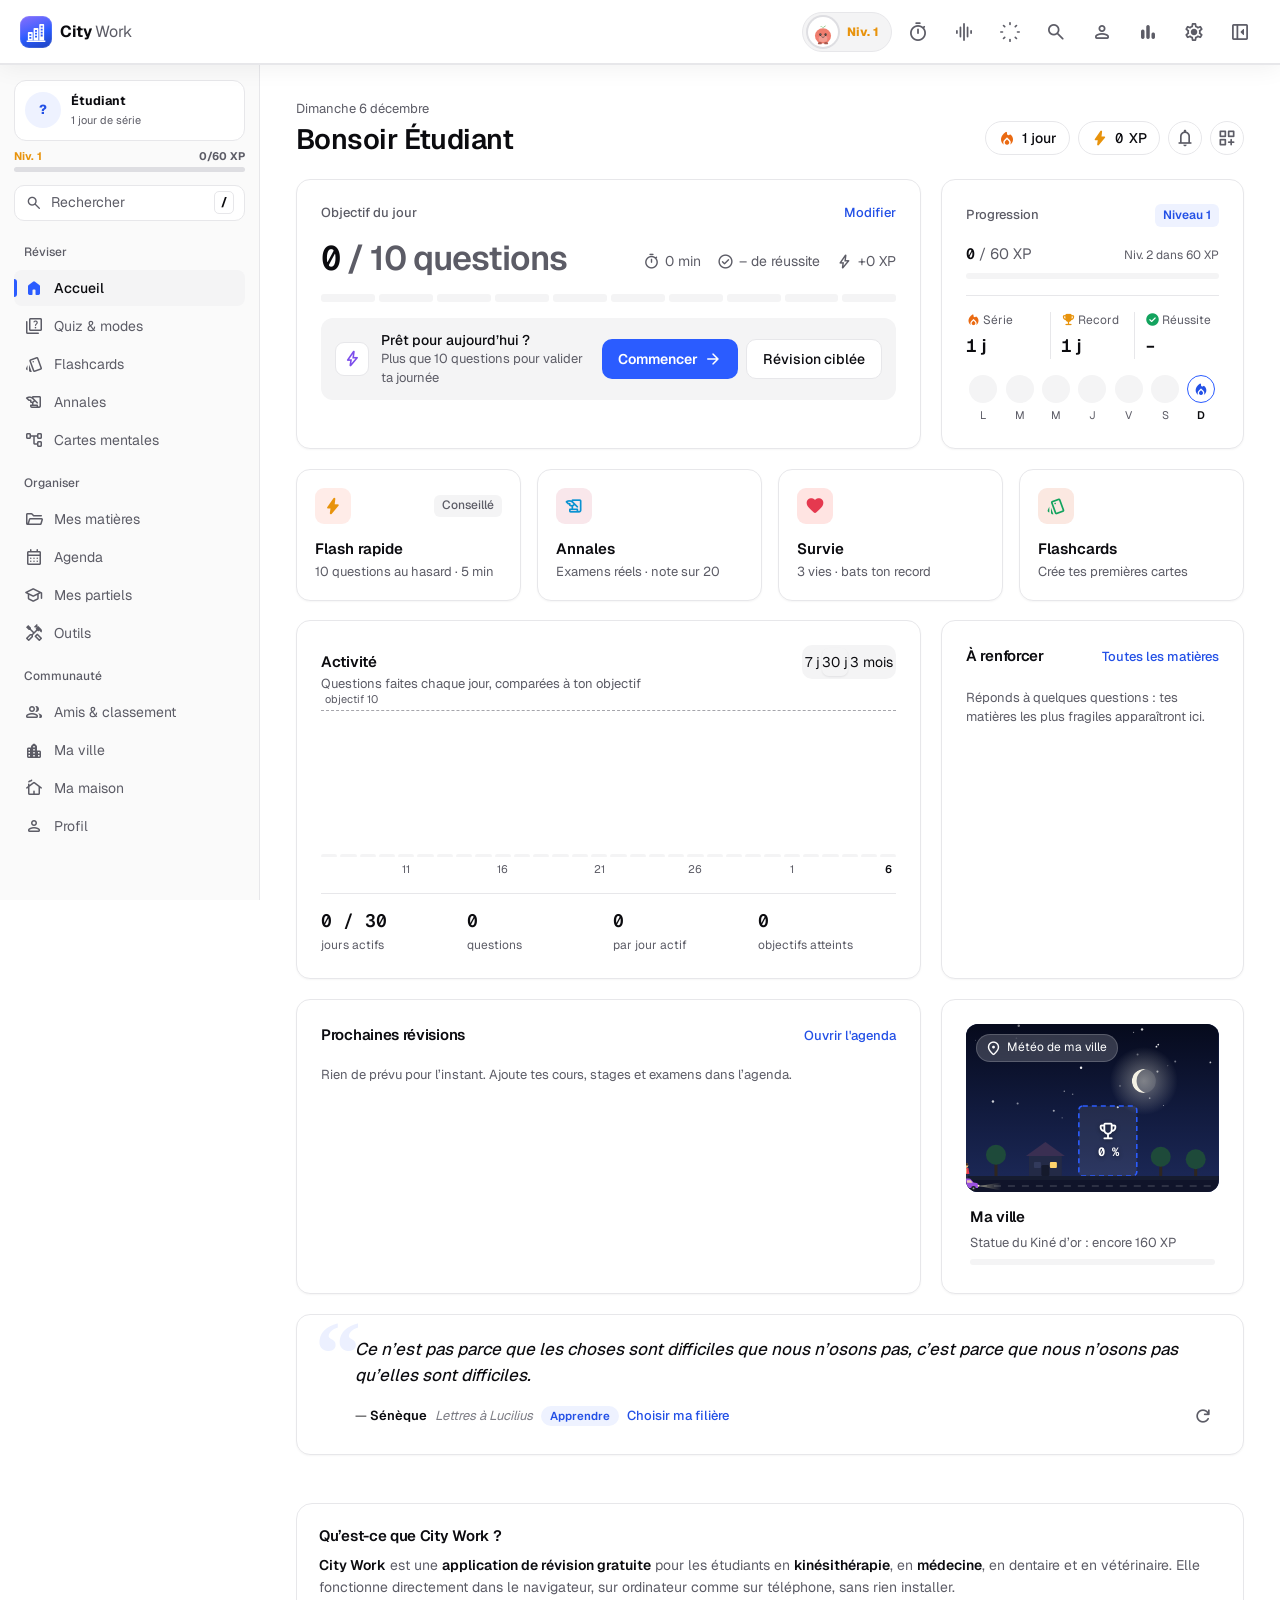
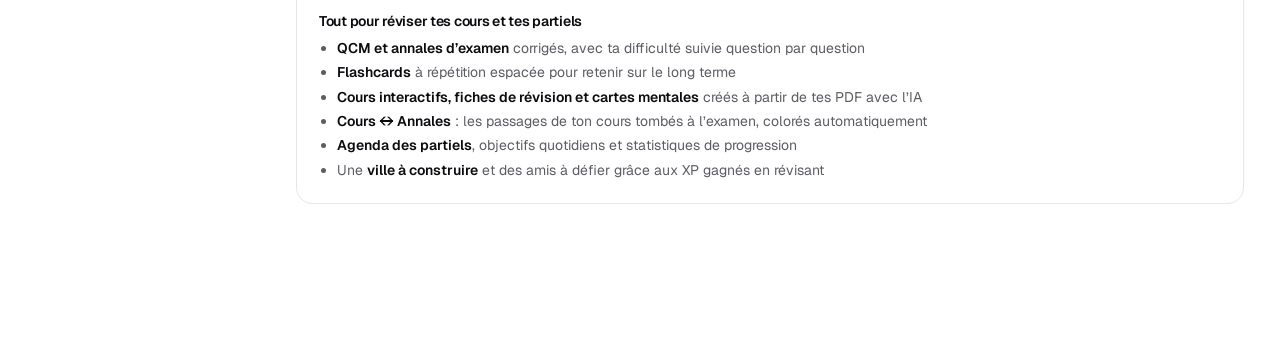
==== commit 2444d576: "Mise en ligne kineplus-v81 (3 fichiers modifiés)" ====
--- a/index.html
+++ b/index.html
@@ -2986,7 +2986,7 @@
   "js/spotify.js?v=6",
   "js/pdf-import.js?v=5",
   "js/annale-import.js?v=2",
-  "js/cours-annales.js?v=6",
+  "js/cours-annales.js?v=7",
   "js/home-v2.js?v=1",
   "js/config.js?v=3",
   "js/gamification.js?v=6",
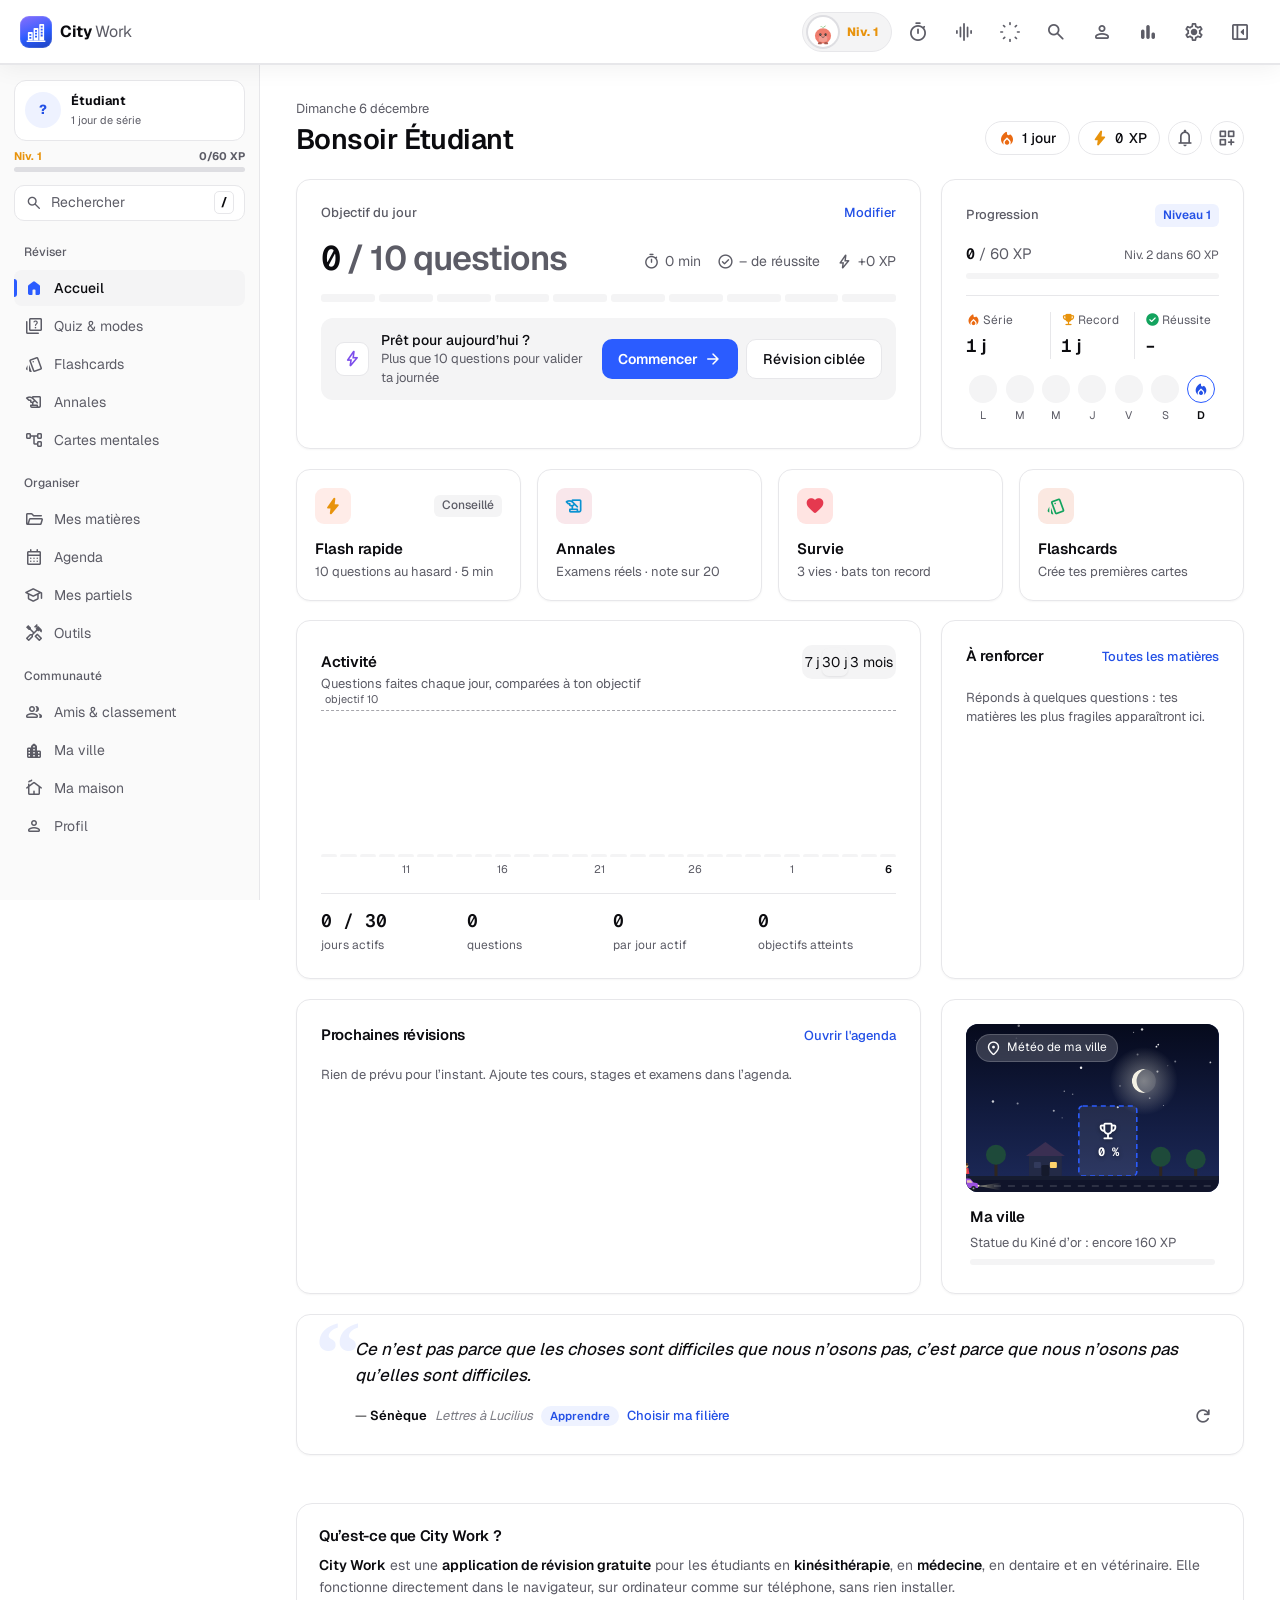
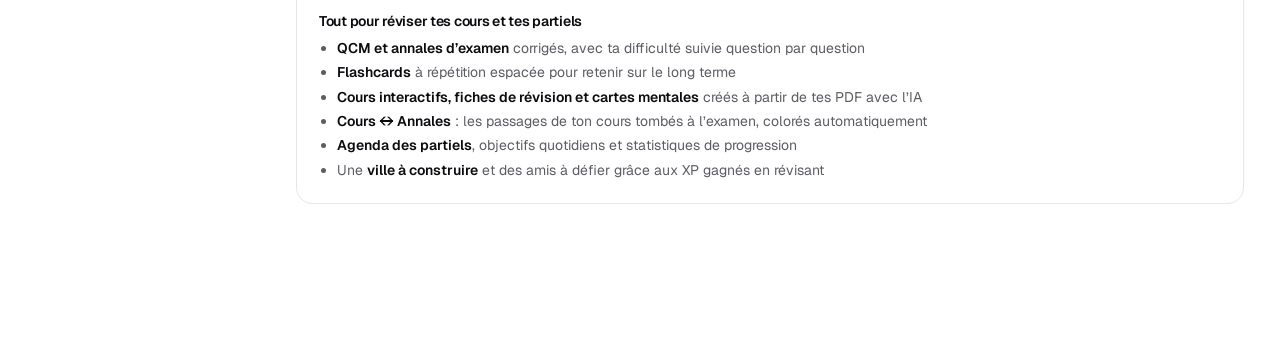
==== commit 25fa3f7c: "Mise en ligne kineplus-v82 (3 fichiers modifiés)" ====
--- a/index.html
+++ b/index.html
@@ -2986,7 +2986,7 @@
   "js/spotify.js?v=6",
   "js/pdf-import.js?v=5",
   "js/annale-import.js?v=2",
-  "js/cours-annales.js?v=7",
+  "js/cours-annales.js?v=8",
   "js/home-v2.js?v=1",
   "js/config.js?v=3",
   "js/gamification.js?v=6",
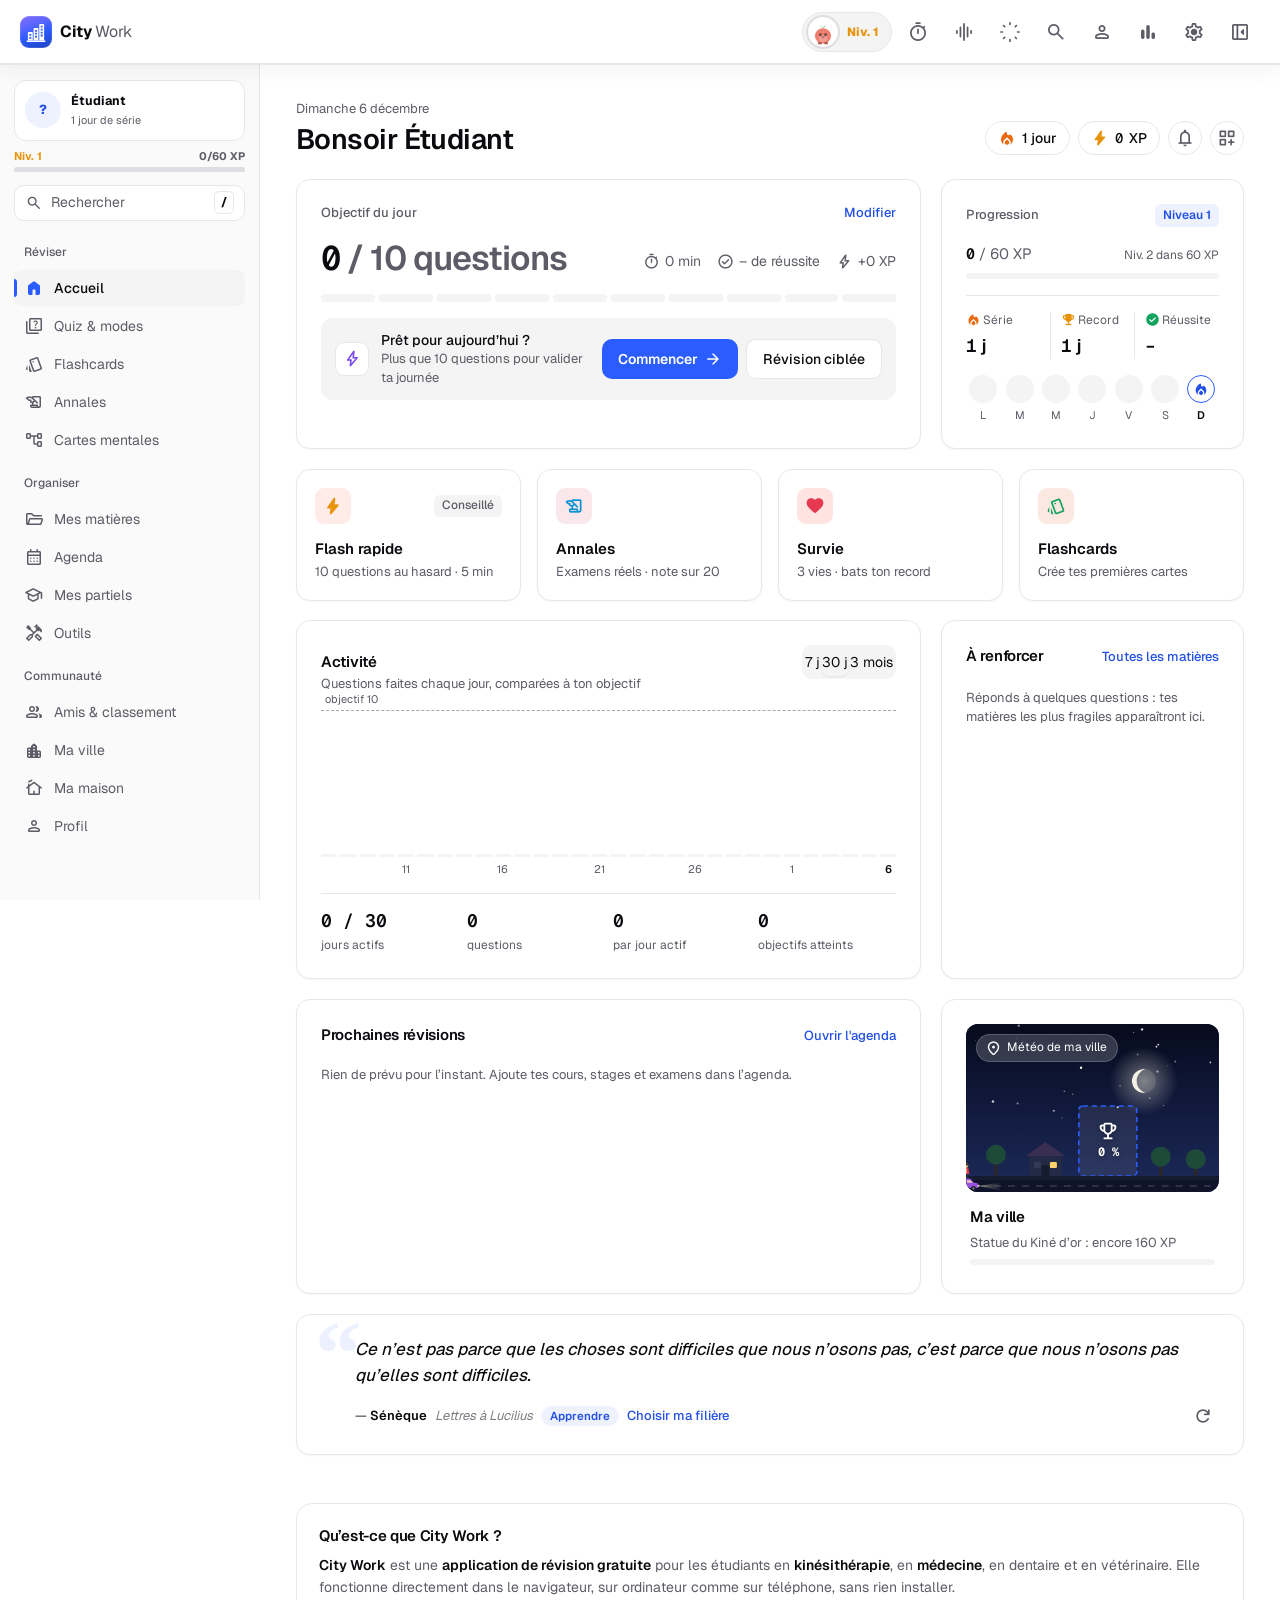
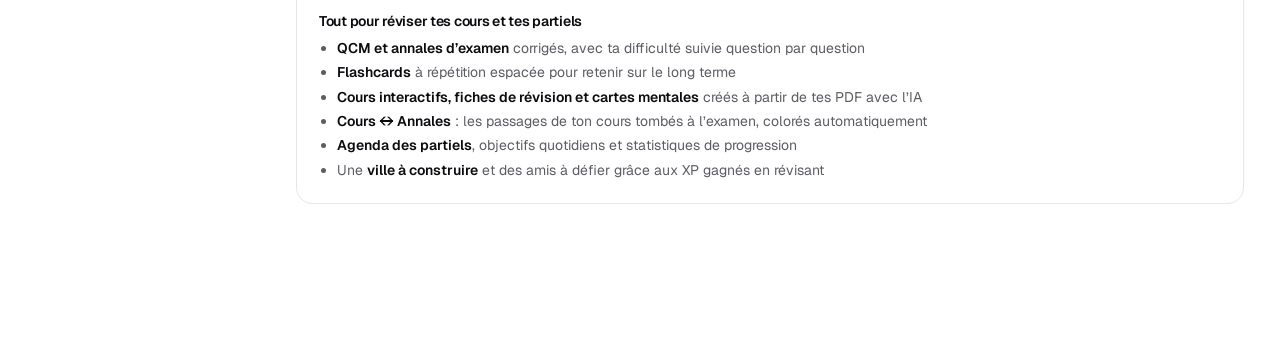
==== commit ab7f3081: "Mise en ligne kineplus-v83 (15 fichiers modifiés)" ====
--- a/index.html
+++ b/index.html
@@ -1,4 +1,4 @@
-﻿<!DOCTYPE html>
+<!DOCTYPE html>
 <html lang="fr">
 <head>
 <meta charset="UTF-8">
@@ -71,7 +71,7 @@
 <link rel="stylesheet" href="desktop.css?v=19">
 <link rel="stylesheet" href="gamification.css?v=4">
 <link rel="stylesheet" href="social.css?v=1">
-<link rel="stylesheet" href="city.css?v=25">
+<link rel="stylesheet" href="city.css?v=26">
 <link rel="stylesheet" href="annale-import.css?v=1">
 <link rel="stylesheet" href="cours-annales.css?v=4">
 <link rel="stylesheet" href="home-v2.css?v=1">
@@ -79,7 +79,7 @@
 <link rel="stylesheet" href="cobalt.css?v=7">
 <link rel="stylesheet" href="cobalt-plus.css?v=4">
 <link rel="stylesheet" href="atelier-ia.css?v=1">
-<link rel="stylesheet" href="cobalt-more.css?v=8">
+<link rel="stylesheet" href="cobalt-more.css?v=9">
 <!-- Styles déplacés vers styles7.css — voir section "Composants base" -->
 </head>
 <body data-screen="home">
@@ -542,6 +542,7 @@
     <div class="ettl">Aucune matière</div>
     <p style="font-size:14px;line-height:1.7;margin-top:4px">Crée ta première matière, ajoute des cours et importe tes QCM.</p>
     <button class="btn btn-p" onclick="openModal('modal-nf')" style="margin-top:18px"><span class="ms" style="font-size:16px">add</span> Créer ma première matière</button>
+    <button class="btn btn-g" onclick="kcDriveOpen()" style="margin-top:8px"><span class="ms" style="font-size:16px">cloud</span> Prendre des cours dans le Drive commun</button>
   </div>
   <div id="fg" class="fg" hidden></div>
   <div id="partiel-home-card" hidden>
@@ -662,6 +663,7 @@
       <p class="hub-kicker">Réviser</p>
       <h1 class="hub-title">Mes matières</h1>
     </div>
+    <button class="btn btn-sm btn-g" onclick="kcDriveOpen()" title="Les cours publics de tous les étudiants"><span class="ms" style="font-size:15px">cloud</span> Drive commun</button>
     <button class="btn btn-sm btn-g" onclick="openModal('modal-nf')"><span class="ms" style="font-size:15px">add</span> Nouvelle</button>
   </div>
   <div id="matieres-hub-list" class="matieres-hub-list">
@@ -1822,6 +1824,7 @@
     <div class="fg2"><label class="fl">Nom</label><input class="fi" id="nf-name" placeholder="ex : Neurologie" onkeydown="if(event.key==='Enter')saveFolder()"></div>
     <div class="fg2"><label class="fl">Couleur</label><div class="cpick" id="nf-cp"></div></div>
     <div class="fr" style="margin-top:16px"><button class="btn btn-p" onclick="saveFolder()">Créer</button><button class="btn btn-g" onclick="closeModal('modal-nf')">Annuler</button></div>
+    <button type="button" class="kdr-tease" onclick="kcDriveOpen()"><span class="ms">cloud</span><span><b>Drive commun</b><small>Récupère une matière ou un cours déjà prêt, partagé par d’autres étudiants</small></span><span class="ms">chevron_right</span></button>
   </div>
 </div>
 <div class="mdbg" id="modal-nc" onclick="closeBg(event,'modal-nc')">
@@ -1847,6 +1850,7 @@
       <div id="nc-bulk-preview" style="font-size:11px;color:var(--on-sv);margin-top:8px;padding:6px 8px;background:var(--surf-low);border-radius:8px"></div>
     </div>
     <div class="fr" style="margin-top:16px"><button class="btn btn-p" onclick="saveCourse()">Créer</button><button class="btn btn-g" onclick="closeModal('modal-nc')">Annuler</button></div>
+    <button type="button" class="kdr-tease" onclick="kcDriveOpen()"><span class="ms">cloud</span><span><b>Drive commun</b><small>Des cours déjà prêts (questions, fiches, flashcards) partagés par tous les étudiants</small></span><span class="ms">chevron_right</span></button>
   </div>
 </div>
 <div class="mdbg" id="modal-nsf" onclick="closeBg(event,'modal-nsf')">
@@ -2968,7 +2972,7 @@
 <!-- 16 nov. 2026 : les scripts sont chargés par KBoot (js/kstore.js) une fois la grande mémoire (IndexedDB) lue. Ordre = ordre de la liste. -->
 <script>KBoot([
   "js/data.js?v=12",
-  "js/content.js?v=63",
+  "js/content.js?v=64",
   "js/quiz.js?v=11",
   "js/ui.js?v=30",
   "js/premium.js?v=9",
@@ -2982,18 +2986,18 @@
   "js/friends.js?v=4",
   "js/audio.js?v=2",
   "js/datepicker.js?v=1",
-  "js/app.js?v=6",
+  "js/app.js?v=7",
   "js/spotify.js?v=6",
   "js/pdf-import.js?v=5",
   "js/annale-import.js?v=2",
   "js/cours-annales.js?v=8",
   "js/home-v2.js?v=1",
   "js/config.js?v=3",
-  "js/gamification.js?v=6",
+  "js/gamification.js?v=7",
   "js/agenda.js?v=2",
-  "js/social.js?v=6",
-  "js/city.js?v=37",
-  "js/home-cobalt.js?v=9",
+  "js/social.js?v=7",
+  "js/city.js?v=38",
+  "js/home-cobalt.js?v=10",
   "js/quiz-cobalt.js?v=2",
   "js/flashcards-cobalt.js?v=6",
   "js/ai-gemini.js?v=3",
@@ -3006,10 +3010,11 @@
   "js/kc-home-plus.js?v=5",
   "js/kc-layout.js?v=8",
   "js/kc-stats.js?v=3",
-  "js/kc-polish.js?v=3",
+  "js/kc-polish.js?v=4",
   "js/kc-shortcuts.js?v=3",
   "js/kc-v72.js?v=2",
-  "js/kc-ambiance.js?v=2"
+  "js/kc-ambiance.js?v=3",
+  "js/kc-drive.js?v=1"
 ]);</script>
 
 <!-- ══════════ MODAL: RECHERCHE GLOBALE ══════════ -->
--- a/city.css
+++ b/city.css
@@ -901,3 +901,81 @@
 .cty-rcit-r small{display:block;font-size:12px;line-height:1.35;color:#45604f;margin-top:1px}
 .cty-rcit-f{margin-top:8px;font-size:11.5px;color:#5b6b60}
 .cty-kbd2{margin-left:8px;padding:1px 6px;border-radius:5px;background:rgba(255,255,255,.2);font:700 11px ui-monospace,monospace}
+
+/* =========================================================
+   v75 (20 nov. 2026) : fenêtres, notifications et Défi du maire en SOMBRE — classe .dk sur #cty
+   (Réglages → « Fenêtres et notifications » : comme le site / claires / sombres ; pnlTheme() dans city-game.js).
+   ========================================================= */
+.cty.dk:not(.thm) .cty-bar,.cty.dk:not(.thm) .cty-side,.cty.dk:not(.thm) .cty-camg,.cty.dk:not(.thm) .cty-tools,.cty.dk:not(.thm) .cty-cam,
+.cty.dk:not(.thm) .cty-tuto,.cty.dk:not(.thm) .cty-bn,.cty.dk:not(.thm) .cty-event{
+  --glass:rgba(22,25,30,.82);--glass-b:rgba(255,255,255,.08);--line:rgba(255,255,255,.1);--hov:rgba(255,255,255,.08);--chip:rgba(255,255,255,.1);
+  --ink:#eef1f0;--soft:#a6b0ab;--teal:#4fd1c5;--acc:rgba(79,209,197,.16);--sh:0 4px 22px rgba(0,0,0,.35)}
+.cty.dk .cty-panel,.cty.dk .cty-toast,.cty.dk .cty-tray,.cty.dk .cty-rcit{
+  --ink:#eef1f0;--soft:#a6b0ab;--line:rgba(255,255,255,.09);--hov:rgba(255,255,255,.07);--chip:rgba(255,255,255,.08);
+  --teal:#4fd1c5;--acc:rgba(79,209,197,.16);--card:rgba(255,255,255,.05);color:var(--ink);color-scheme:dark}
+.cty.dk .cty-panel{background:rgba(22,25,30,.96);border-color:rgba(255,255,255,.08);box-shadow:0 16px 48px rgba(0,0,0,.5)}
+.cty.dk .cty-panel.cty-qzwin{box-shadow:0 22px 60px rgba(0,0,0,.55)}
+.cty.dk .cty-toast{background:rgba(22,25,30,.94);border-color:rgba(255,255,255,.08);box-shadow:0 10px 30px rgba(0,0,0,.45)}
+.cty.dk .cty-toast>.ms{color:#4fd1c5}
+.cty.dk .cty-toast button,.cty.dk .cty-bn button,.cty.dk .cty-event button{background:#14a39c;color:#fff}
+.cty.dk .cty-tray{background:rgba(22,25,30,.92);border-color:rgba(255,255,255,.08)}
+.cty.dk .cty-item{background:rgba(255,255,255,.05);border-color:rgba(255,255,255,.08);color:var(--ink)}
+.cty.dk .cty-tip{background:#eef1f0;color:#14171b}
+/* textes */
+.cty.dk .cty-p{color:#c9d1cd}
+.cty.dk .cty-p.small,.cty.dk .cty-pt small{color:#a6b0ab}
+.cty.dk .cty-sec,.cty.dk .cty-qf-l span{color:#8d9893}
+.cty.dk .cty-link{color:#7fd8cc}
+.cty.dk .cty-pic{background:rgba(79,209,197,.14);color:#4fd1c5}
+.cty.dk .cty-px{background:rgba(255,255,255,.08);color:#eef1f0}
+.cty.dk .cty-qz-grip{color:#7d8883}
+/* lignes, boutons, cartes */
+.cty.dk .cty-rows{background:rgba(255,255,255,.06)}
+.cty.dk .cty-row{background:rgba(255,255,255,.035)}
+.cty.dk .cty-row span:nth-child(2){color:#b7c1bc}
+.cty.dk .cty-btn{background:#eef1f0;color:#14171b}
+.cty.dk .cty-btn.ghost{background:rgba(255,255,255,.08);color:#eef1f0}
+.cty.dk .cty-btn.danger{background:rgba(224,79,79,.16);color:#f3a9a0}
+.cty.dk .cty-panel :is(.cty-chips>span,.cty-bl,.cty-spark,.cty-goal,.cty-view,.cty-reward,.cty-choice,.cty-chart,.cty-case,.cty-repair,.cty-gz-une,.cty-letter,.cty-achi,.cty-dist,.cty-rule,.cty-distrow,.cty-twin,.cty-prof,.cty-biocur,.cty-recov,.cty-svrow,.cty-cit,.cty-anz,.cty-gzs,.cty-curve,.cty-quest,.cty-bios button,.cty-skyh button,.cty-anl button,.cty-distrow button,.cty-follow button){
+  background:rgba(255,255,255,.045)!important;border-color:rgba(255,255,255,.1)!important;color:var(--ink)}
+.cty.dk .cty-panel :is(.cty-goal.cur,.cty-quest.cur,.cty-achi.ok){background:rgba(79,209,197,.1)!important;border-color:rgba(79,209,197,.35)!important}
+.cty.dk .cty-panel :is(.cty-tabs,.cty-seg){background:rgba(255,255,255,.06)}
+.cty.dk .cty-panel :is(.cty-tabs button,.cty-seg button){color:#a6b0ab}
+.cty.dk .cty-panel :is(.cty-tabs button.on,.cty-seg button.on){background:rgba(255,255,255,.14)!important;color:#fff!important;box-shadow:none}
+.cty.dk .cty-panel :is(input:not([type=range]):not([type=color]):not([type=checkbox]):not([type=radio]),select,textarea){background:rgba(255,255,255,.05);color:var(--ink);border-color:rgba(255,255,255,.12)}
+.cty.dk .cty-panel option{background:#1d2127;color:#eef1f0}
+.cty.dk .cty-panel :is(.cty-keyrow kbd,.cty-kbd2){background:rgba(255,255,255,.08);color:#eef1f0;border-color:rgba(255,255,255,.14)}
+/* Défi du maire (QCM) */
+.cty.dk .cty-qq{background:rgba(255,255,255,.05);color:var(--ink)}
+.cty.dk .cty-qq small{color:#6fd39a}
+.cty.dk .cty-qa{background:rgba(255,255,255,.035);border-color:rgba(255,255,255,.1);color:var(--ink)}
+.cty.dk .cty-qa b{background:rgba(255,255,255,.08);color:var(--ink)}
+.cty.dk .cty-qa:hover:not(:disabled){background:rgba(79,209,197,.08);border-color:rgba(79,209,197,.45)}
+.cty.dk .cty-qa.ok{background:rgba(47,163,107,.18);border-color:#2fa36b}
+.cty.dk .cty-qa.ok b{background:#2fa36b;color:#fff}
+.cty.dk .cty-qa.ko{background:rgba(224,79,79,.16);border-color:#e04f4f}
+.cty.dk .cty-qa.ko b{background:#e04f4f;color:#fff}
+.cty.dk .cty-qfb.ok{background:rgba(47,163,107,.16);color:#9be3bd}
+.cty.dk .cty-qfb.ko{background:rgba(224,79,79,.15);color:#f3a9a0}
+.cty.dk .cty-qfb small{color:#b7c1bc}
+.cty.dk .cty-qf select{background:rgba(255,255,255,.05);border-color:rgba(255,255,255,.12);color:var(--ink)}
+.cty.dk .cty-qf small{color:#a6b0ab}
+.cty.dk .cty-qstreak{background:rgba(255,255,255,.05);color:#a6b0ab}
+.cty.dk .cty-qstreak .ms{color:#7d8883}
+.cty.dk .cty-qstreak b{color:#eef1f0}
+.cty.dk .cty-qstreak.hot{background:linear-gradient(90deg,rgba(240,123,29,.2),rgba(240,123,29,.08));color:#f7c08a}
+.cty.dk .cty-qstreak.hot .ms{color:#f59a4a}
+.cty.dk .cty-qstreak.hot b{color:#ffb469}
+.cty.dk .cty-qround{background:rgba(79,209,197,.12);color:#8fe3d8}
+.cty.dk .cty-qround .ms{color:#4fd1c5}
+.cty.dk .cty-qprev{color:#4fd1c5}
+.cty.dk .cty-qnav{background:rgba(255,255,255,.05)}
+.cty.dk .cty-qnav span{color:#8fe3d8}
+.cty.dk .cty-qnav button{background:rgba(255,255,255,.08);color:#eef1f0;box-shadow:none}
+.cty.dk .cty-qfest{background:linear-gradient(90deg,rgba(217,70,239,.16),rgba(234,179,8,.08));color:#f0c2f7}
+.cty.dk .cty-qcrisis{background:rgba(224,79,79,.14)!important;color:#f3b8b0}
+.cty.dk .cty-rcit{background:rgba(22,25,30,.95);color:var(--ink)}
+.cty.dk .cty-qz-fs{background:rgba(255,255,255,.06)}
+.cty.dk .cty-qz-fs .cty-px{background:transparent}
+.cty.dk .cty-qz-pct{color:#c9d1cd}
+.cty.dk .cty-qz-rs{filter:invert(1) brightness(.8)}
--- a/cobalt-more.css
+++ b/cobalt-more.css
@@ -1112,3 +1112,89 @@
 .kamb-seg button{height:26px;padding:0 8px;border:0;border-radius:7px;background:transparent;color:var(--kc-ink-2);font:500 12px var(--kc-font);cursor:pointer}
 .kamb-seg button.on{background:var(--kc-surface-2);color:var(--kc-ink);font-weight:600}
 .kamb-left{margin-left:auto;font:600 12px var(--kc-mono);color:var(--kc-primary)}
+/* v75 : sons d'ambiance en vrais enregistrements — groupes + chargement */
+.kamb-grp{font-size:11px;font-weight:650;letter-spacing:.06em;text-transform:uppercase;color:var(--kc-ink-2);opacity:.8;padding:10px 6px 4px}
+.kamb-grp:first-child{padding-top:2px}
+.kamb-row.ld .kamb-ri .ms{animation:kambLoad 1s ease-in-out infinite}
+@keyframes kambLoad{50%{opacity:.25}}
+.kamb-row.off .kamb-rn::after{content:' · hors ligne';font-size:11px;opacity:.7}
+
+/* =========================================================
+   v75 (20 nov. 2026) : Drive commun (js/kc-drive.js) — cours publics de tous les étudiants
+   ========================================================= */
+.mh-new-row{display:grid;grid-template-columns:1fr 1fr;gap:8px}
+.mh-new-row .mh-new{margin-top:16px}
+.kdr-tease{display:flex;align-items:center;gap:12px;width:100%;margin-top:14px;padding:11px 12px;border:1px dashed var(--kc-border);border-radius:14px;background:transparent;color:var(--kc-ink);font:inherit;text-align:left;cursor:pointer;transition:background .15s,border-color .15s}
+.kdr-tease:hover{background:var(--kc-surface-2);border-color:color-mix(in srgb,var(--kc-primary) 45%,transparent)}
+.kdr-tease>.ms:first-child{width:34px;height:34px;flex:none;border-radius:10px;display:flex;align-items:center;justify-content:center;background:color-mix(in srgb,var(--kc-primary) 14%,transparent);color:var(--kc-primary);font-size:20px}
+.kdr-tease>span:nth-child(2){flex:1;min-width:0}
+.kdr-tease b{display:block;font-size:13.5px;font-weight:650}
+.kdr-tease small{display:block;font-size:12px;color:var(--kc-ink-2);line-height:1.35}
+.kdr-tease>.ms:last-child{color:var(--kc-ink-2)}
+/* #modal-drive : même z-index que les autres fenêtres ; placé avant #modal-soc-course pour que l’aperçu passe devant */
+.md.kdr{max-width:min(980px,100%);display:flex;flex-direction:column;max-height:calc(100vh - 40px);max-height:calc(100dvh - 40px);padding:20px 22px 16px}
+.kdr-h{display:flex;align-items:flex-start;gap:12px;margin-bottom:14px}
+.kdr-hic{width:42px;height:42px;flex:none;border-radius:13px;display:flex;align-items:center;justify-content:center;background:color-mix(in srgb,var(--kc-primary) 14%,transparent);color:var(--kc-primary)}
+.kdr-hic .ms{font-size:24px}
+.kdr-ht{flex:1;min-width:0}
+.kdr-ht .mdttl{margin:0 0 2px}
+.kdr-ht .mddesc{margin:0}
+.kdr-x{width:34px;height:34px;flex:none;border:0;border-radius:10px;background:transparent;color:var(--kc-ink-2);cursor:pointer;display:flex;align-items:center;justify-content:center}
+.kdr-x:hover{background:var(--kc-surface-2);color:var(--kc-ink)}
+.kdr-bar{display:flex;flex-wrap:wrap;align-items:center;gap:10px;margin-bottom:10px}
+.kdr-search{flex:1 1 260px;display:flex;align-items:center;gap:8px;height:40px;padding:0 12px;border:1px solid var(--kc-border);border-radius:12px;background:var(--kc-surface-2);color:var(--kc-ink-2)}
+.kdr-search:focus-within{border-color:var(--kc-primary)}
+.kdr-search .ms{font-size:20px}
+.kdr-search input{flex:1;min-width:0;border:0;outline:0;background:transparent;color:var(--kc-ink);font:inherit;font-size:14px}
+.kdr-sort{display:flex;gap:2px;padding:3px;border-radius:12px;background:var(--kc-surface-2);border:1px solid var(--kc-border)}
+.kdr-sort button{display:inline-flex;align-items:center;gap:5px;height:32px;padding:0 10px;border:0;border-radius:9px;background:transparent;color:var(--kc-ink-2);font:500 12.5px var(--kc-font,inherit);cursor:pointer;white-space:nowrap}
+.kdr-sort button .ms{font-size:16px}
+.kdr-sort button.on{background:var(--kc-surface);color:var(--kc-ink);font-weight:600;box-shadow:0 1px 3px rgba(0,0,0,.12)}
+.kdr-chips{display:flex;gap:6px;overflow-x:auto;padding-bottom:6px;margin-bottom:6px;scrollbar-width:thin}
+.kdr-chips button{flex:none;display:inline-flex;align-items:center;gap:6px;height:30px;padding:0 11px;border:1px solid var(--kc-border);border-radius:999px;background:transparent;color:var(--kc-ink-2);font:500 12.5px var(--kc-font,inherit);cursor:pointer}
+.kdr-chips button em{font-style:normal;font-size:11px;opacity:.7}
+.kdr-chips button.on{background:color-mix(in srgb,var(--kc-primary) 13%,transparent);border-color:color-mix(in srgb,var(--kc-primary) 50%,transparent);color:var(--kc-primary);font-weight:600}
+.kdr-list{flex:1 1 auto;min-height:180px;overflow-y:auto;margin:0 -6px;padding:2px 6px 8px}
+.kdr-grid{display:grid;grid-template-columns:repeat(auto-fill,minmax(280px,1fr));gap:10px}
+.kdr-card{display:flex;align-items:flex-start;gap:12px;padding:13px;border:1px solid var(--kc-border);border-radius:14px;background:var(--kc-surface);color:var(--kc-ink);font:inherit;text-align:left;cursor:pointer;transition:border-color .15s,transform .15s,box-shadow .15s;min-width:0}
+.kdr-card:hover{border-color:color-mix(in srgb,var(--kc-primary) 45%,transparent);transform:translateY(-1px);box-shadow:0 6px 18px rgba(0,0,0,.08)}
+.kdr-ic{width:38px;height:38px;flex:none;border-radius:11px;display:flex;align-items:center;justify-content:center;background:color-mix(in srgb,var(--kc-primary) 13%,transparent);color:var(--kc-primary)}
+.kdr-ic.k-folder{background:color-mix(in srgb,#e0a91a 16%,transparent);color:#c98c0a}
+.kdr-ic.k-subject{background:color-mix(in srgb,#7c4dcc 16%,transparent);color:#8a5bdc}
+.kdr-ic .ms{font-size:21px}
+.kdr-tx{flex:1;min-width:0;display:flex;flex-direction:column;gap:3px}
+.kdr-tx b{font-size:14px;font-weight:650;line-height:1.3;overflow:hidden;display:-webkit-box;-webkit-line-clamp:2;-webkit-box-orient:vertical}
+.kdr-sub{align-self:flex-start;max-width:100%;overflow:hidden;text-overflow:ellipsis;white-space:nowrap;font-size:11px;font-weight:600;padding:2px 8px;border-radius:999px;background:var(--kc-surface-2);color:var(--kc-ink-2)}
+.kdr-tx small{font-size:12px;color:var(--kc-ink-2)}
+.kdr-by{display:flex;align-items:center;gap:6px;font-size:12px;color:var(--kc-ink-2);margin-top:2px;min-width:0}
+.kdr-by svg{flex:none;border-radius:50%}
+.kdr-by span{overflow:hidden;text-overflow:ellipsis;white-space:nowrap}
+.kdr-by em{font-style:normal;opacity:.7;white-space:nowrap}
+.kdr-side{display:flex;flex-direction:column;align-items:flex-end;gap:6px;flex:none}
+.kdr-imp{display:inline-flex;align-items:center;gap:3px;font-size:12px;font-weight:600;color:var(--kc-ink-2)}
+.kdr-imp .ms{font-size:15px}
+.kdr-have{display:inline-flex;align-items:center;gap:3px;font-size:11px;font-weight:600;color:#1f9d55;white-space:nowrap}
+.kdr-have .ms{font-size:14px}
+.kdr-empty{display:flex;flex-direction:column;align-items:center;justify-content:center;gap:6px;text-align:center;padding:40px 16px;color:var(--kc-ink-2)}
+.kdr-empty>.ms{font-size:40px;opacity:.6}
+.kdr-empty b{color:var(--kc-ink);font-size:14.5px}
+.kdr-empty small{font-size:12.5px;max-width:420px;line-height:1.45}
+.kdr-more{display:flex;margin:14px auto 0}
+.kdr-foot{display:flex;align-items:center;gap:10px;margin-top:10px;padding-top:12px;border-top:1px solid var(--kc-border);font-size:12.5px;color:var(--kc-ink-2)}
+.kdr-foot>.ms{color:var(--kc-primary);font-size:20px;flex:none}
+.kdr-foot>span:nth-child(2){flex:1;min-width:0}
+.kdr-foot .btn{flex:none;gap:6px}
+@media (max-width:640px){.md.kdr{padding:16px 14px 12px}.kdr-sort button{padding:0 8px}.kdr-sort button .ms{display:none}.kdr-foot{flex-wrap:wrap}.kdr-foot .btn{width:100%;justify-content:center}.kdr-grid{grid-template-columns:1fr}}
+.md.kdr{overflow:hidden}
+#kdr-body{display:flex;flex-direction:column;flex:1 1 auto;min-height:0}
+
+/* v75 : personnage — onglets Animal / Chapeau / Visage / Tenue, compteur, tirage au hasard */
+.gch-tabs{display:flex;gap:4px;padding:3px;border-radius:12px;background:var(--kc-surface-2,var(--surf-low));border:1px solid var(--kc-border,var(--border-subtle));margin-bottom:12px;overflow-x:auto;scrollbar-width:none}
+.gch-tabs button{flex:1 0 auto;display:inline-flex;align-items:center;justify-content:center;gap:6px;height:34px;padding:0 12px;border:0;border-radius:9px;background:transparent;color:var(--kc-ink-2,var(--on-sv));font:500 13px var(--kc-font,inherit);cursor:pointer;white-space:nowrap}
+.gch-tabs button .ms{font-size:18px}
+.gch-tabs button.on{background:var(--kc-surface,var(--surface));color:var(--kc-ink,var(--on-surface));font-weight:600;box-shadow:0 1px 3px rgba(0,0,0,.14)}
+.gch-n{font-style:normal;font-weight:500;opacity:.7;margin-left:4px;letter-spacing:0;text-transform:none}
+.gch-rand{display:inline-flex;align-items:center;gap:6px;margin-top:14px;height:34px;padding:0 12px;border:1px dashed var(--kc-border,var(--border-subtle));border-radius:10px;background:transparent;color:var(--kc-ink-2,var(--on-sv));font:500 13px var(--kc-font,inherit);cursor:pointer}
+.gch-rand:hover{color:var(--kc-ink,var(--on-surface));border-color:var(--kc-primary,var(--gold))}
+.gch-rand .ms{font-size:18px}
+#modal-gam-char .gch-sections{max-height:min(62vh,560px);overflow-y:auto;padding-right:4px}
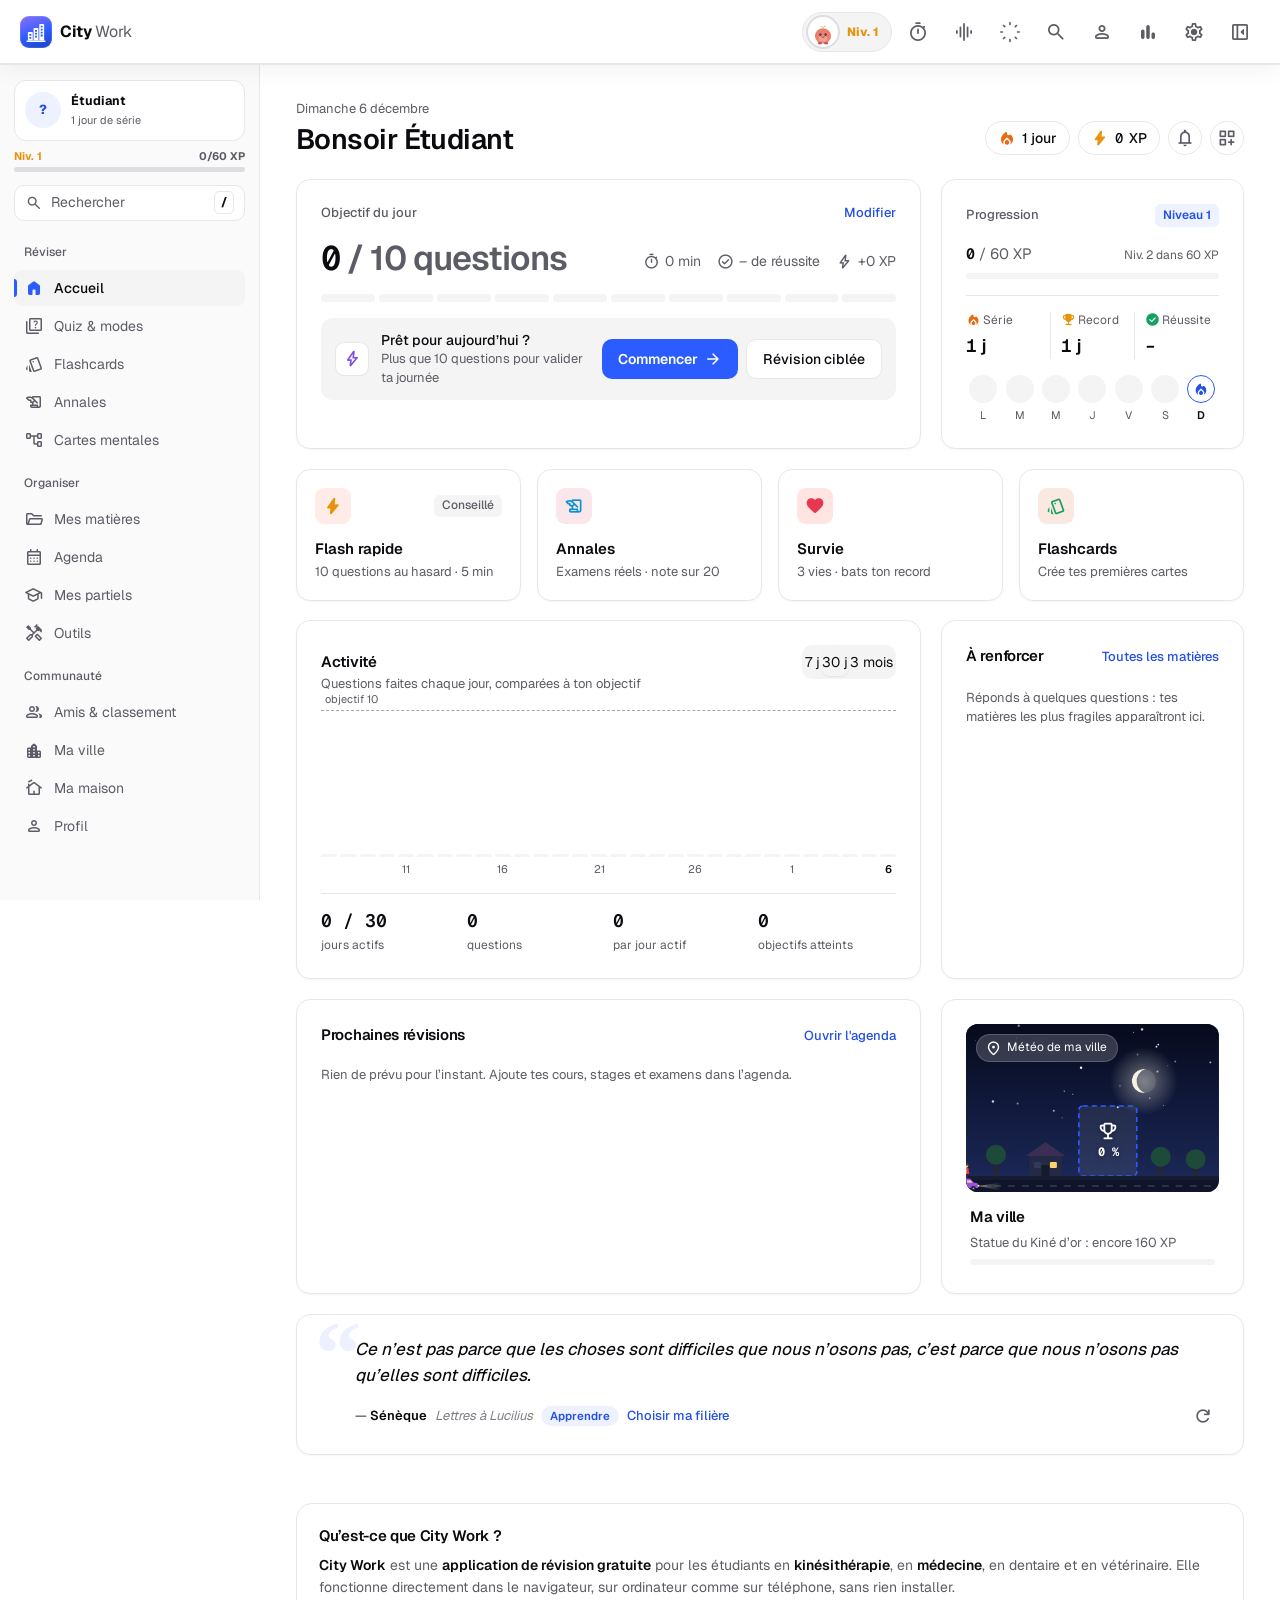
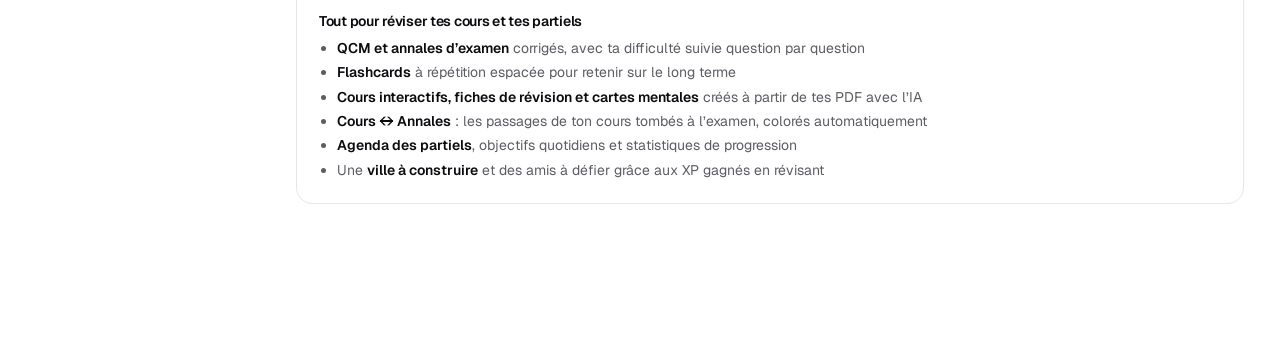
==== commit 9e945d38: "Mise en ligne kineplus-v85 (20 fichiers modifiés)" ====
--- a/index.html
+++ b/index.html
@@ -70,8 +70,8 @@
 <link rel="stylesheet" href="premium.css?v=7">
 <link rel="stylesheet" href="desktop.css?v=19">
 <link rel="stylesheet" href="gamification.css?v=4">
-<link rel="stylesheet" href="social.css?v=1">
-<link rel="stylesheet" href="city.css?v=26">
+<link rel="stylesheet" href="social.css?v=2">
+<link rel="stylesheet" href="city.css?v=27">
 <link rel="stylesheet" href="annale-import.css?v=1">
 <link rel="stylesheet" href="cours-annales.css?v=4">
 <link rel="stylesheet" href="home-v2.css?v=1">
@@ -79,7 +79,7 @@
 <link rel="stylesheet" href="cobalt.css?v=7">
 <link rel="stylesheet" href="cobalt-plus.css?v=4">
 <link rel="stylesheet" href="atelier-ia.css?v=1">
-<link rel="stylesheet" href="cobalt-more.css?v=9">
+<link rel="stylesheet" href="cobalt-more.css?v=10">
 <!-- Styles déplacés vers styles7.css — voir section "Composants base" -->
 </head>
 <body data-screen="home">
@@ -211,7 +211,7 @@
         <span class="ms" style="font-size:16px">close</span>
       </button>
     </div>
-<button class="ib" data-tb="pomo" onclick="openModal('modal-pomodoro')" data-tooltip="Pomodoro" aria-label="Pomodoro"><span class="ms">timer</span></button>
+<button class="ib" data-tb="pomo" onclick="Pomodoro.show()" data-tooltip="Pomodoro" aria-label="Pomodoro"><span class="ms">timer</span></button>
 <button class="ib" id="kc-amb-btn" data-tb="amb" onclick="kcAmbOpen(event)" data-tooltip="Sons d’ambiance" aria-label="Sons d’ambiance"><span class="ms">graphic_eq</span></button>
 <button class="ib" id="dark-toggle" data-tb="theme" onclick="toggleThemePicker(event)" data-tooltip="Thème" aria-label="Thème">
   <svg id="theme-icon-svg" width="20" height="20" viewBox="0 0 24 24" fill="none" stroke="currentColor" stroke-width="2" stroke-linecap="round">
@@ -745,6 +745,10 @@
       <input class="fi" id="rename-matiere-input" maxlength="60" placeholder="Nom de la matière…"
         onkeydown="if(event.key==='Enter')saveRenameMatiere()">
     </div>
+    <div class="fg2" style="margin-top:12px">
+      <label class="fl">Couleur</label>
+      <div class="mh-colors" id="rename-matiere-colors"></div>
+    </div>
     <div class="fr" style="margin-top:16px">
       <button class="btn btn-p" onclick="saveRenameMatiere()">
         <span class="ms">check</span> Enregistrer
@@ -1070,6 +1074,7 @@
           <button type="button" id="zoom-pct" class="kq-ts-val" onclick="toggleQfsMenu(event)" title="Choisir la taille du texte" aria-haspopup="menu">100%</button>
           <button type="button" onclick="changeQuizZoom(0.1)" title="Texte plus grand (touche +)" aria-label="Texte plus grand">A+</button>
         </div>
+        <button class="kq-ib" type="button" onclick="kcColorsOpen('quiz')" title="Couleurs du QCM" aria-label="Couleurs du QCM"><span class="ms">palette</span></button>
         <button id="focus-btn" class="kq-ib" type="button" onclick="toggleFocusMode()" title="Mode focus" aria-label="Mode focus"><span class="ms">fullscreen</span></button>
         <button class="btn btn-g kq-only-d kq-quit" type="button" onclick="confirmQuit()"><span class="ms">close</span>Quitter</button>
       </div>
@@ -1345,7 +1350,7 @@
         <span class="ms" style="font-size:18px;color:var(--primary)">volume_up</span>
         <div>
           <div class="settings-card-title">Sons</div>
-          <div class="settings-card-desc">Un petit son quand tu tapes au clavier ou quand tu cliques — 4 sons au choix pour chacun</div>
+          <div class="settings-card-desc">Un petit son quand tu tapes au clavier ou quand tu cliques — 10 sons de clavier et 12 clics au choix</div>
         </div>
       </div>
       <div id="kp-sound-body"></div>
@@ -1443,11 +1448,11 @@
       <div class="settings-card-header">
         <span class="ms" style="font-size:18px;color:var(--primary)">upload_file</span>
         <div>
-          <div class="settings-card-title">Importer Anki / Quizlet</div>
-          <div class="settings-card-desc">Importe des flashcards depuis Anki ou Quizlet</div>
-        </div>
-      </div>
-      <button class="btn btn-sm" style="margin-top:14px" onclick="openFlashcardInput()"><span class="ms" style="font-size:15px">upload_file</span> Importer</button>
+          <div class="settings-card-title">Importer depuis une autre appli</div>
+          <div class="settings-card-desc">Anki, Quizlet, Knowt, Brainscape, RemNote, Notion, Obsidian, Excel, Kahoot, Quizizz, Moodle, Wooclap… : récupère toutes tes cartes et tes QCM</div>
+        </div>
+      </div>
+      <button class="btn btn-sm" style="margin-top:14px" onclick="kcImportOpen()"><span class="ms" style="font-size:15px">upload_file</span> Importer</button>
     </div>
 
     <div class="settings-card">
@@ -1592,9 +1597,9 @@
 
 <div id="screen-heatmap" class="screen">
 <div class="wrap">
-  <div style="display:flex;align-items:center;justify-content:space-between;margin-bottom:18px">
+  <div class="kmy-head" style="display:flex;align-items:center;gap:14px;margin-bottom:18px">
+    <button class="hub-back" onclick="showScreen('profil-hub')" aria-label="Retour" title="Retour"><span class="ms">arrow_back</span></button>
     <div><p style="font-size:11px;font-weight:700;letter-spacing:1.5px;text-transform:uppercase;color:var(--on-sv);margin-bottom:4px">Visualisation</p><h1 class="hf" style="font-size:22px;font-weight:800">Carte de Maîtrise</h1></div>
-    <button class="btn btn-sm btn-g" onclick="showScreen('profil-hub')">← Retour</button>
   </div>
   <div id="heatmap-content"></div>
 </div>
@@ -2441,6 +2446,10 @@
       <label class="fl">Nouveau nom</label>
       <input class="fi" id="rename-folder-input" type="text" maxlength="80" placeholder="Nom de la matière" onkeydown="if(event.key==='Enter')confirmRenameFolder()">
     </div>
+    <div class="fg2" style="margin-top:12px">
+      <label class="fl">Couleur</label>
+      <div class="mh-colors" id="rename-folder-colors"></div>
+    </div>
     <div class="fr" style="margin-top:16px">
       <button class="btn btn-p" onclick="confirmRenameFolder()">Renommer</button>
       <button class="btn btn-g" onclick="closeModal('modal-rename-folder')">Annuler</button>
@@ -2974,20 +2983,20 @@
   "js/data.js?v=12",
   "js/content.js?v=64",
   "js/quiz.js?v=11",
-  "js/ui.js?v=30",
+  "js/ui.js?v=31",
   "js/premium.js?v=9",
   "js/features.js?v=7",
   "https://cdnjs.cloudflare.com/ajax/libs/jszip/3.10.1/jszip.min.js",
   "js/imaging.js?v=4",
   "js/mindmap.js?v=14",
   "js/mindmap-extra.js?v=1",
-  "js/integrations.js?v=12",
+  "js/integrations.js?v=13",
   "js/diagram.js?v=2",
   "js/friends.js?v=4",
   "js/audio.js?v=2",
   "js/datepicker.js?v=1",
-  "js/app.js?v=7",
-  "js/spotify.js?v=6",
+  "js/app.js?v=8",
+  "js/spotify.js?v=7",
   "js/pdf-import.js?v=5",
   "js/annale-import.js?v=2",
   "js/cours-annales.js?v=8",
@@ -2995,26 +3004,28 @@
   "js/config.js?v=3",
   "js/gamification.js?v=7",
   "js/agenda.js?v=2",
-  "js/social.js?v=7",
-  "js/city.js?v=38",
+  "js/social.js?v=8",
+  "js/city.js?v=39",
   "js/home-cobalt.js?v=10",
   "js/quiz-cobalt.js?v=2",
   "js/flashcards-cobalt.js?v=6",
   "js/ai-gemini.js?v=3",
-  "js/fc-editor.js?v=5",
+  "js/fc-editor.js?v=6",
   "js/ultra-ai.js?v=4",
   "js/cobalt-plus.js?v=1",
   "js/ux-cobalt.js?v=6",
-  "js/kc-extras.js?v=2",
+  "js/kc-extras.js?v=3",
   "js/atelier-ia.js?v=2",
   "js/kc-home-plus.js?v=5",
-  "js/kc-layout.js?v=8",
-  "js/kc-stats.js?v=3",
+  "js/kc-layout.js?v=9",
+  "js/kc-stats.js?v=4",
   "js/kc-polish.js?v=4",
-  "js/kc-shortcuts.js?v=3",
+  "js/kc-shortcuts.js?v=4",
   "js/kc-v72.js?v=2",
-  "js/kc-ambiance.js?v=3",
-  "js/kc-drive.js?v=1"
+  "js/kc-ambiance.js?v=4",
+  "js/kc-colors.js?v=1",
+  "js/kc-import.js?v=2",
+  "js/kc-drive.js?v=2"
 ]);</script>
 
 <!-- ══════════ MODAL: RECHERCHE GLOBALE ══════════ -->
@@ -3108,57 +3119,34 @@
 
 <!-- ══════════ MODAL : POMODORO ══════════ -->
 <div class="mdbg" id="modal-pomodoro" onclick="closeBg(event,'modal-pomodoro')">
-  <div class="md" style="max-width:340px;padding:0;overflow:hidden;border-radius:20px">
-
-    <!-- Header -->
-    <div style="display:flex;align-items:center;gap:10px;padding:18px 20px 14px;border-bottom:1px solid var(--bd,rgba(255,255,255,.07))">
-      <span class="ms" style="font-size:22px;color:#ef4444">timer</span>
-      <div style="flex:1">
-        <div style="font-weight:700;font-size:15px">Pomodoro</div>
-        <div style="font-size:11px;color:var(--text3,#64748b)"><span class="ms f" style="font-size:14px;vertical-align:-2px;color:var(--gold)">local_fire_department</span> <span id="pomo-streak-count">0</span> jours · Aujourd'hui : <span id="pomo-today">0</span> cycles</div>
-      </div>
-    </div>
-
-    <!-- Tabs mode -->
-    <div style="display:flex;gap:6px;padding:14px 20px 0">
-      <button class="pomo-tab active" data-mode="work" style="flex:1;padding:7px 4px;font-size:11px;font-weight:600;border:1px solid var(--bd,rgba(255,255,255,.1));border-radius:10px;background:transparent;cursor:pointer;color:var(--text2,#94a3b8);transition:all .15s">Travail<br><span style="font-size:10px;opacity:.7">25 min</span></button>
-      <button class="pomo-tab" data-mode="short-break" style="flex:1;padding:7px 4px;font-size:11px;font-weight:600;border:1px solid var(--bd,rgba(255,255,255,.1));border-radius:10px;background:transparent;cursor:pointer;color:var(--text2,#94a3b8);transition:all .15s">Courte<br><span style="font-size:10px;opacity:.7">5 min</span></button>
-      <button class="pomo-tab" data-mode="long-break" style="flex:1;padding:7px 4px;font-size:11px;font-weight:600;border:1px solid var(--bd,rgba(255,255,255,.1));border-radius:10px;background:transparent;cursor:pointer;color:var(--text2,#94a3b8);transition:all .15s">Longue<br><span style="font-size:10px;opacity:.7">15 min</span></button>
-    </div>
-
-    <!-- Anneau + timer -->
-    <div style="display:flex;flex-direction:column;align-items:center;padding:20px 20px 10px;position:relative">
-      <svg viewBox="0 0 120 120" style="width:150px;height:150px;transform:rotate(-90deg)">
-        <circle cx="60" cy="60" r="54" fill="none" stroke="var(--bd,rgba(255,255,255,.07))" stroke-width="8"/>
-        <circle cx="60" cy="60" r="54" fill="none" stroke="#ef4444" stroke-width="8"
-          stroke-linecap="round" stroke-dasharray="339.3" stroke-dashoffset="0"
-          id="pomo-ring-fill" style="transition:stroke-dashoffset .5s linear"/>
-      </svg>
-      <div style="position:absolute;top:50%;left:50%;transform:translate(-50%,-50%);text-align:center;margin-top:10px">
-        <div id="pomo-time" style="font-size:36px;font-weight:800;letter-spacing:-.03em;font-variant-numeric:tabular-nums">25:00</div>
-        <div id="pomo-label" style="font-size:11px;font-weight:600;text-transform:uppercase;letter-spacing:.06em;color:var(--text3,#64748b);margin-top:2px">Travail</div>
-      </div>
-    </div>
-
-    <!-- Contrôles -->
-    <div style="display:flex;align-items:center;justify-content:center;gap:12px;padding:0 20px 16px">
-      <button id="pomo-reset" title="Réinitialiser" style="all:unset;width:40px;height:40px;border-radius:50%;border:1px solid var(--bd,rgba(255,255,255,.1));display:flex;align-items:center;justify-content:center;cursor:pointer;color:var(--text3,#64748b)">
-        <span class="ms" style="font-size:20px">replay</span>
-      </button>
-      <button id="pomo-toggle" title="Démarrer / Pause" style="all:unset;width:58px;height:58px;border-radius:50%;background:#ef4444;box-shadow:0 4px 16px rgba(239,68,68,.35);display:flex;align-items:center;justify-content:center;cursor:pointer;color:#fff">
-        <span class="ms" id="pomo-play-icon" style="font-size:28px">play_arrow</span>
-      </button>
-      <button id="pomo-skip" title="Passer" style="all:unset;width:40px;height:40px;border-radius:50%;border:1px solid var(--bd,rgba(255,255,255,.1));display:flex;align-items:center;justify-content:center;cursor:pointer;color:var(--text3,#64748b)">
-        <span class="ms" style="font-size:20px">skip_next</span>
-      </button>
-    </div>
-
-    <!-- Stats + Fermer -->
-    <div style="display:flex;align-items:center;justify-content:space-between;padding:10px 20px 18px;border-top:1px solid var(--bd,rgba(255,255,255,.07))">
-      <span style="font-size:12px;color:var(--text3,#64748b)">Record : <strong id="pomo-best" style="color:var(--text,#e2e8f0)">0</strong> 🔥</span>
-      <button class="btn btn-g" data-action="hidePomodoro" style="padding:7px 16px;font-size:13px">Fermer</button>
-    </div>
-
+  <!-- v84 (21 nov. 2026) : Pomodoro redessiné (style du site) + durées personnalisables -->
+  <div class="md kpm" data-mode="work">
+    <div class="kpm-h">
+      <span class="kpm-ic"><span class="ms">timer</span></span>
+      <div class="kpm-ht"><b>Pomodoro</b><small><span class="ms f">local_fire_department</span> <span id="pomo-streak-count">0</span> jours · aujourd’hui <span id="pomo-today">0</span> cycles · record <strong id="pomo-best">0</strong></small></div>
+      <button class="kpm-gear" id="pomo-gear" type="button" title="Régler les durées" aria-label="Régler les durées"><span class="ms">tune</span></button>
+      <button class="kpm-x" type="button" data-action="hidePomodoro" aria-label="Fermer"><span class="ms">close</span></button>
+    </div>
+    <div class="kpm-tabs" role="tablist">
+      <button class="pomo-tab active" data-mode="work" type="button"><span class="ms">psychology</span>Travail<small id="pomo-t-work">25 min</small></button>
+      <button class="pomo-tab" data-mode="short-break" type="button"><span class="ms">coffee</span>Pause courte<small id="pomo-t-short">5 min</small></button>
+      <button class="pomo-tab" data-mode="long-break" type="button"><span class="ms">self_improvement</span>Pause longue<small id="pomo-t-long">15 min</small></button>
+    </div>
+    <div class="kpm-ring">
+      <svg viewBox="0 0 120 120"><circle class="kpm-track" cx="60" cy="60" r="54"/><circle class="kpm-fill" id="pomo-ring-fill" cx="60" cy="60" r="54" stroke-dasharray="339.3" stroke-dashoffset="0"/></svg>
+      <div class="kpm-center"><div id="pomo-time">25:00</div><div id="pomo-label">Travail</div><div class="kpm-dots" id="pomo-dots"></div></div>
+    </div>
+    <div class="kpm-ctrl">
+      <button id="pomo-reset" type="button" title="Recommencer" aria-label="Recommencer"><span class="ms">replay</span></button>
+      <button id="pomo-toggle" type="button" title="Démarrer / Pause" aria-label="Démarrer ou mettre en pause"><span class="ms" id="pomo-play-icon">play_arrow</span></button>
+      <button id="pomo-skip" type="button" title="Passer à la suite" aria-label="Passer à la suite"><span class="ms">skip_next</span></button>
+    </div>
+    <div class="kpm-set" id="pomo-set" hidden>
+      <div class="kpm-st">Mes durées</div>
+      <div class="kpm-pre" id="pomo-pre"></div>
+      <div class="kpm-rows" id="pomo-rows"></div>
+      <label class="kpm-auto"><input type="checkbox" id="pomo-auto"><span>Enchaîner tout seul (la pause démarre à la fin du travail, et inversement)</span></label>
+    </div>
   </div>
 </div>
 
--- a/social.css
+++ b/social.css
@@ -337,3 +337,7 @@
 .scm-q{background:var(--surf-low);border-radius:12px;padding:10px 12px}
 .scm-q b{display:block;font:700 13.5px/1.4 'Manrope',sans-serif}
 .scm-q small{color:var(--tertiary);font-size:12px}
+/* v84 : bouton « Voir sa ville » dans la liste des amis */
+.soc-city{width:34px;height:34px;border-radius:50%;display:flex;align-items:center;justify-content:center;color:var(--kc-primary,#e0475f);background:var(--surf-low);flex-shrink:0;transition:background .15s,transform .15s}
+.soc-city:hover{background:var(--kc-primary-soft,rgba(224,71,95,.15));transform:scale(1.06)}
+.soc-city .ms{font-size:19px}
--- a/city.css
+++ b/city.css
@@ -979,3 +979,36 @@
 .cty.dk .cty-qz-fs .cty-px{background:transparent}
 .cty.dk .cty-qz-pct{color:#c9d1cd}
 .cty.dk .cty-qz-rs{filter:invert(1) brightness(.8)}
+/* v84 (21 nov. 2026) : budget lisible (gains en vert, dépenses en rouge, barres) — clair et sombre */
+.cty-bg{display:flex;flex-direction:column;gap:10px}
+.cty-bg-box{border-radius:14px;padding:10px 12px;border:1.5px solid}
+.cty-bg-box.gain{background:#eefaf3;border-color:#c5ebd4}
+.cty-bg-box.cost{background:#fdf1f0;border-color:#f3cdc8}
+.cty-bg-h{display:flex;align-items:center;gap:7px;font:800 13px 'Manrope',sans-serif;margin-bottom:6px}
+.cty-bg-h b{margin-left:auto;font-variant-numeric:tabular-nums}
+.gain .cty-bg-h{color:#1f8a4c}.cost .cty-bg-h{color:#c2412d}
+.cty-bg-row{display:grid;grid-template-columns:20px 1fr auto;align-items:center;gap:8px;padding:4px 0;font:500 12.5px 'Inter',sans-serif;color:#33453b}
+.cty-bg-row .ms{font-size:17px;opacity:.8}
+.gain .cty-bg-row .ms{color:#2f9e63}.cost .cty-bg-row .ms{color:#d65a45}
+.cty-bg-n{display:flex;flex-direction:column;gap:3px;min-width:0}
+.cty-bg-n i{display:block;height:4px;border-radius:3px;background:currentColor;opacity:.25}
+.gain .cty-bg-n i{background:#2f9e63;opacity:.55}.cost .cty-bg-n i{background:#e0624c;opacity:.55}
+.cty-bg-row b{font:800 12.5px 'Manrope',sans-serif;font-variant-numeric:tabular-nums}
+.gain .cty-bg-row b{color:#1f8a4c}.cost .cty-bg-row b{color:#c2412d}
+.cty-bg-tot{display:grid;grid-template-columns:auto 1fr;gap:4px 10px;align-items:center;padding:12px;border-radius:14px;background:#e9f6ff;border:1.5px solid #c4e2f7}
+.cty-bg-tot .ms{font-size:26px;color:#1f7ab8;grid-row:span 2}
+.cty-bg-tot small{display:block;font:600 11px 'Inter',sans-serif;color:#5b6f7c;text-transform:uppercase;letter-spacing:.05em}
+.cty-bg-tot b{font:800 20px 'Manrope',sans-serif;color:#1f8a4c;font-variant-numeric:tabular-nums}
+.cty-bg-tot em{font:500 11.5px/1.35 'Inter',sans-serif;color:#5b6f7c;font-style:normal}
+.cty-bg-tot.neg{background:#fff3e6;border-color:#f6d2a8}.cty-bg-tot.neg .ms{color:#d97a14}.cty-bg-tot.neg b{color:#c2412d}
+.cty.dk .cty-bg-box.gain{background:rgba(47,158,99,.1);border-color:rgba(47,158,99,.35)}
+.cty.dk .cty-bg-box.cost{background:rgba(224,98,76,.1);border-color:rgba(224,98,76,.35)}
+.cty.dk .gain .cty-bg-h,.cty.dk .gain .cty-bg-row b{color:#5fd99a}
+.cty.dk .cost .cty-bg-h,.cty.dk .cost .cty-bg-row b{color:#ff8f7a}
+.cty.dk .cty-bg-row{color:#d5ddd9}
+.cty.dk .cty-bg-tot{background:rgba(79,170,230,.1);border-color:rgba(79,170,230,.35)}
+.cty.dk .cty-bg-tot small,.cty.dk .cty-bg-tot em{color:#a9b6bf}
+.cty.dk .cty-bg-tot b{color:#5fd99a}.cty.dk .cty-bg-tot.neg{background:rgba(230,150,60,.1);border-color:rgba(230,150,60,.35)}.cty.dk .cty-bg-tot.neg b{color:#ff8f7a}
+.cty.dk .cty-blist{background:rgba(255,255,255,.08)}
+.cty.dk .cty-study{background:linear-gradient(135deg,rgba(79,209,197,.12),rgba(80,140,255,.1));border-color:rgba(79,209,197,.3)}
+.cty.dk .cty-study b{color:#7fe3d6}.cty.dk .cty-study small{color:#b7c1bc}
--- a/cobalt-more.css
+++ b/cobalt-more.css
@@ -1198,3 +1198,257 @@
 .gch-rand:hover{color:var(--kc-ink,var(--on-surface));border-color:var(--kc-primary,var(--gold))}
 .gch-rand .ms{font-size:18px}
 #modal-gam-char .gch-sections{max-height:min(62vh,560px);overflow-y:auto;padding-right:4px}
+/* v84 (21 nov. 2026) : sons d'ambiance — mes mélanges + bouton flottant (QCM, annales, flashcards) */
+.kamb-my{margin:10px 0 4px;padding:10px;border-radius:14px;background:var(--kc-surface-2,rgba(255,255,255,.04));border:1px dashed var(--kc-border)}
+.kamb-myh{display:flex;align-items:center;gap:6px;font:600 12.5px var(--kc-font);color:var(--kc-ink);margin-bottom:6px}
+.kamb-myh>.ms{font-size:17px;color:var(--kc-primary,#e0475f)}
+.kamb-save{margin-left:auto;display:inline-flex;align-items:center;gap:4px;height:28px;padding:0 10px;border-radius:999px;border:0;background:var(--kc-primary,#e0475f);color:#fff;font:600 12px var(--kc-font);cursor:pointer}
+.kamb-save .ms{font-size:16px}.kamb-save:hover{filter:brightness(1.08)}
+.kamb-hint{margin:0;font:400 12px/1.4 var(--kc-font);color:var(--kc-ink-3,var(--kc-ink-2))}
+.kamb-uchip{position:relative;padding-right:6px;cursor:pointer}
+.kamb-del{display:inline-flex;align-items:center;justify-content:center;width:18px;height:18px;margin-left:2px;border:0;border-radius:50%;background:transparent;color:inherit;opacity:.45;cursor:pointer;padding:0}
+.kamb-del .ms{font-size:14px}.kamb-del:hover{opacity:1;background:rgba(255,80,80,.18);color:#ff6b6b}
+.kamb-g0{margin-top:8px}
+#kc-amb-fab{position:fixed;left:16px;bottom:16px;z-index:10060;width:44px;height:44px;border-radius:50%;border:1px solid var(--kc-border,rgba(255,255,255,.12));background:var(--kc-surface,#1c1418);color:var(--kc-ink-2,#cfc4c8);display:flex;align-items:center;justify-content:center;box-shadow:0 8px 24px rgba(0,0,0,.35);cursor:pointer;opacity:.82;transition:opacity .15s,transform .15s}
+#kc-amb-fab:hover{opacity:1;transform:scale(1.06)}
+#kc-amb-fab .ms{font-size:22px}
+#kc-amb-fab.on{color:#fff;background:var(--kc-primary,#e0475f);border-color:transparent;opacity:1}
+#kc-amb-fab.on .ms{animation:kambPulse 1.6s ease-in-out infinite}
+@keyframes kambPulse{50%{transform:scaleY(.75)}}
+@media (prefers-reduced-motion:reduce){#kc-amb-fab.on .ms{animation:none}}
+body:has(#kc-amb) .kc-dlg-bg{z-index:10080}
+.kc-snd-opts{grid-template-columns:repeat(auto-fill,minmax(150px,1fr))}.kc-snd-opt{white-space:nowrap;overflow:hidden;text-overflow:ellipsis}
+/* v84 (21 nov. 2026) : Pomodoro redessiné, aux couleurs du site + réglage des durées */
+#modal-pomodoro .kpm{--pc:var(--kc-rose,#e5394f);max-width:380px;width:100%;padding:0;overflow:hidden;border-radius:22px;background:var(--kc-surface);color:var(--kc-ink);border:1px solid var(--kc-border);font-family:var(--kc-font)}
+#modal-pomodoro .kpm[data-mode="short-break"]{--pc:var(--kc-green,#12a35e)}
+#modal-pomodoro .kpm[data-mode="long-break"]{--pc:var(--kc-sky,#0a92d1)}
+.kpm-h{display:flex;align-items:center;gap:12px;padding:18px 18px 12px}
+.kpm-ic{width:40px;height:40px;border-radius:12px;display:flex;align-items:center;justify-content:center;background:color-mix(in srgb,var(--pc) 14%,transparent);color:var(--pc);transition:background .3s,color .3s}
+.kpm-ic .ms{font-size:22px}
+.kpm-ht{flex:1;min-width:0}.kpm-ht b{display:block;font-size:16px;font-weight:700}
+.kpm-ht small{display:block;font-size:12px;color:var(--kc-ink-2);margin-top:2px;white-space:nowrap;overflow:hidden;text-overflow:ellipsis}
+.kpm-ht small .ms{font-size:14px;color:var(--kc-amber,#e8930c);vertical-align:-2px}
+.kpm-ht strong{color:var(--kc-ink)}
+.kpm-gear,.kpm-x{all:unset;box-sizing:border-box;width:34px;height:34px;border-radius:10px;display:flex;align-items:center;justify-content:center;color:var(--kc-ink-2);cursor:pointer;transition:background .15s,color .15s}
+.kpm-gear:hover,.kpm-x:hover,.kpm-gear.on{background:var(--kc-surface-2);color:var(--kc-ink)}
+.kpm-gear .ms,.kpm-x .ms{font-size:20px}
+.kpm-tabs{display:grid;grid-template-columns:repeat(3,1fr);gap:6px;margin:0 18px;padding:4px;border-radius:14px;background:var(--kc-surface-2)}
+.kpm-tabs .pomo-tab{all:unset;box-sizing:border-box;display:flex;flex-direction:column;align-items:center;gap:1px;padding:8px 4px;border-radius:10px;cursor:pointer;font-size:12px;font-weight:600;color:var(--kc-ink-2);text-align:center;transition:background .15s,color .15s}
+.kpm-tabs .pomo-tab .ms{font-size:18px}
+.kpm-tabs .pomo-tab small{font-size:11px;font-weight:500;opacity:.75}
+.kpm-tabs .pomo-tab:hover{color:var(--kc-ink)}
+.kpm-tabs .pomo-tab.active{background:var(--kc-surface);color:var(--pc);box-shadow:0 1px 3px rgba(0,0,0,.12)}
+.kpm-ring{position:relative;width:200px;height:200px;margin:18px auto 6px}
+.kpm-ring svg{width:100%;height:100%;transform:rotate(-90deg)}
+.kpm-track{fill:none;stroke:var(--kc-surface-2);stroke-width:7}
+.kpm-fill{fill:none;stroke:var(--pc);stroke-width:7;stroke-linecap:round;transition:stroke-dashoffset .3s linear,stroke .3s}
+.kpm.run .kpm-fill{filter:drop-shadow(0 0 6px color-mix(in srgb,var(--pc) 55%,transparent))}
+.kpm-center{position:absolute;inset:0;display:flex;flex-direction:column;align-items:center;justify-content:center}
+#pomo-time{font:700 46px/1 var(--kc-mono,var(--kc-font));letter-spacing:-.02em;font-variant-numeric:tabular-nums}
+#pomo-label{margin-top:6px;font-size:11px;font-weight:600;text-transform:uppercase;letter-spacing:.12em;color:var(--kc-ink-2)}
+.kpm-dots{display:flex;gap:5px;margin-top:10px}
+.kpm-dots i{width:7px;height:7px;border-radius:50%;background:var(--kc-border)}
+.kpm-dots i.on{background:var(--pc)}
+.kpm-ctrl{display:flex;align-items:center;justify-content:center;gap:16px;padding:10px 18px 20px}
+.kpm-ctrl button{all:unset;box-sizing:border-box;width:44px;height:44px;border-radius:50%;display:flex;align-items:center;justify-content:center;cursor:pointer;color:var(--kc-ink-2);border:1px solid var(--kc-border);transition:background .15s,color .15s,transform .15s}
+.kpm-ctrl button:hover{background:var(--kc-surface-2);color:var(--kc-ink)}
+.kpm-ctrl #pomo-toggle{width:64px;height:64px;border:0;background:var(--pc);color:#fff;box-shadow:0 8px 22px color-mix(in srgb,var(--pc) 40%,transparent)}
+.kpm-ctrl #pomo-toggle:hover{transform:scale(1.05);background:var(--pc);color:#fff}
+.kpm-ctrl #pomo-toggle .ms{font-size:32px}
+.kpm-set{border-top:1px solid var(--kc-border);padding:14px 18px 18px;background:var(--kc-surface-2)}
+.kpm-set[hidden]{display:none}
+.kpm-st{font-size:11px;font-weight:600;text-transform:uppercase;letter-spacing:.1em;color:var(--kc-ink-2);margin-bottom:8px}
+.kpm-pre{display:grid;grid-template-columns:repeat(4,1fr);gap:6px;margin-bottom:10px}
+.kpm-chip{all:unset;box-sizing:border-box;display:flex;flex-direction:column;align-items:center;padding:7px 4px;border-radius:10px;border:1px solid var(--kc-border);background:var(--kc-surface);cursor:pointer;font-size:12px;text-align:center}
+.kpm-chip b{font-weight:600}.kpm-chip small{font-size:11px;color:var(--kc-ink-2)}
+.kpm-chip.on{border-color:var(--pc);color:var(--pc)}.kpm-chip.on small{color:var(--pc)}
+.kpm-rows{display:flex;flex-direction:column;gap:6px}
+.kpm-row{display:grid;grid-template-columns:20px 1fr 30px 48px auto 30px;align-items:center;gap:6px;font-size:13px}
+.kpm-row>.ms{font-size:18px;color:var(--kc-ink-2)}
+.kpm-step{all:unset;box-sizing:border-box;width:30px;height:30px;border-radius:9px;display:flex;align-items:center;justify-content:center;border:1px solid var(--kc-border);background:var(--kc-surface);cursor:pointer;font-size:16px;font-weight:600}
+.kpm-step:hover{border-color:var(--pc);color:var(--pc)}
+.kpm-in{width:48px;height:30px;border-radius:9px;border:1px solid var(--kc-border);background:var(--kc-surface);color:var(--kc-ink);text-align:center;font:600 14px var(--kc-mono,var(--kc-font));-moz-appearance:textfield}
+.kpm-in::-webkit-outer-spin-button,.kpm-in::-webkit-inner-spin-button{-webkit-appearance:none;margin:0}
+.kpm-u{font-size:11px;color:var(--kc-ink-2);min-width:34px}
+.kpm-auto{display:flex;align-items:flex-start;gap:8px;margin-top:12px;font-size:12px;color:var(--kc-ink-2);cursor:pointer;line-height:1.35}
+.kpm-auto input{accent-color:var(--pc);margin-top:2px}
+#modal-pomodoro .kpm{max-height:calc(100vh - 32px);overflow:auto}
+/* v84 (21 nov. 2026) : statistiques — retour en haut à gauche, cartes Aujourd'hui / Moments de la journée / Prévisions */
+.ks2-hl{display:flex;align-items:flex-start;gap:14px}
+.ks2-hl .ks2-backr{margin-top:4px;flex-shrink:0}
+.ks2-row3{grid-template-columns:minmax(0,1fr) minmax(0,2fr) minmax(0,1.2fr)}
+@media (max-width:1023.98px){.ks2-row3{grid-template-columns:1fr}}
+.ks2-today{display:flex;flex-direction:column}
+.ks2-tring{position:relative;width:132px;height:132px;margin:6px auto 12px}
+.ks2-tring svg{width:100%;height:100%;transform:rotate(-90deg)}
+.ks2-tring circle{fill:none;stroke-width:10}
+.ks2-tring .t{stroke:var(--kc-surface-2)}
+.ks2-tring .f{stroke:var(--kc-primary);stroke-linecap:round;transition:stroke-dashoffset .6s ease}
+.ks2-tring>div{position:absolute;inset:0;display:flex;flex-direction:column;align-items:center;justify-content:center}
+.ks2-tring b{font:700 30px/1 var(--kc-mono,var(--kc-font))}.ks2-tring small{color:var(--kc-ink-2);font-size:12px;margin-top:3px}
+.ks2-go{align-self:center;margin-top:auto}
+.ks2-slots{display:grid;grid-template-columns:repeat(7,minmax(0,1fr));gap:8px;align-items:end;margin-top:6px}
+.ks2-slot{display:flex;flex-direction:column;align-items:center;gap:4px;text-align:center;min-width:0}
+.ks2-slot-b{width:100%;max-width:44px;height:110px;border-radius:10px;background:var(--kc-surface-2);display:flex;align-items:flex-end;overflow:hidden}
+.ks2-slot-b i{display:block;width:100%;background:color-mix(in srgb,var(--kc-primary) 55%,transparent);border-radius:10px 10px 0 0;transition:height .5s ease}
+.ks2-slot.best .ks2-slot-b i{background:#22C55E}
+.ks2-slot b{font:600 13px var(--kc-mono,var(--kc-font))}
+.ks2-slot.best b{color:#22C55E}
+.ks2-slot .ms{font-size:18px;color:var(--kc-ink-2)}
+.ks2-slot small{font-size:11px;color:var(--kc-ink-2);line-height:1.2;overflow:hidden;text-overflow:ellipsis;display:-webkit-box;-webkit-line-clamp:2;-webkit-box-orient:vertical}
+.ks2-fcl{display:flex;flex-direction:column;gap:12px;margin-top:4px}
+.ks2-fcl>div{display:flex;gap:10px;align-items:flex-start}
+.ks2-fcl .ms{font-size:20px;color:var(--kc-primary);background:var(--kc-primary-soft);border-radius:10px;padding:7px}
+.ks2-fcl b{display:block;font-size:14px}.ks2-fcl small{display:block;font-size:12px;color:var(--kc-ink-2);margin-top:2px;line-height:1.35}
+.ks2-recs{grid-template-columns:repeat(2,minmax(0,1fr))}
+/* v84 (21 nov. 2026) : éléments à cacher (Mise en page → Afficher) */
+body.kc-no-logo .topbar .logo{display:none!important}
+body.kc-no-logoimg #topbar-logo{display:none!important}
+body.kc-no-prof .desktop-left .dl-user-info{display:none!important}
+body.kc-no-lvl .desktop-left .dl-xp{display:none!important}
+body.kc-no-search .desktop-left .kh-search{display:none!important}
+body.kc-no-labels .desktop-left .kh-nav-label{display:none!important}
+body.kc-no-hello .kh-head>div:first-child{visibility:hidden;height:0;overflow:hidden}
+body.kc-no-hello .kh-head{min-height:0}
+body.kc-no-chips .kh-head-actions .kh-chip{display:none!important}
+body.kc-no-bell #kh-bell{display:none!important}
+.kl-main .kl-d{display:block;font-size:11.5px;color:var(--kc-ink-2);font-weight:400;margin-top:1px;line-height:1.3}
+.kl-brandrow{display:flex;gap:8px;align-items:center}.kl-brandrow .fi{flex:1}
+/* v84 (21 nov. 2026) : couleurs par écran (kc-colors.js) */
+body.cobalt.kc-scol{
+  --bg:var(--kc-bg);--surface:var(--kc-surface);--surf-low:var(--kc-surface-2);
+  --surf-mid:color-mix(in srgb,var(--kc-surface-2) 60%,var(--kc-border));--surf-high:var(--kc-border);
+  --surf-highest:color-mix(in srgb,var(--kc-border) 75%,var(--kc-ink-2));
+  --on-surface:var(--kc-ink);--on-sv:var(--kc-ink-2);
+  --outline-v:var(--kc-border);--border-subtle:var(--kc-border);
+  --glass-bg:color-mix(in srgb,var(--kc-bg) 88%,transparent);--glass-bnav:color-mix(in srgb,var(--kc-bg) 88%,transparent);
+  transition:background-color .35s ease}
+.ksc-dlg .kc-dlg{width:min(720px,calc(100vw - 24px));max-width:none}
+.ksc{display:grid;grid-template-columns:210px 1fr;gap:16px}
+@media (max-width:640px){.ksc{grid-template-columns:1fr}.ksc-groups{flex-direction:row!important;overflow-x:auto}.ksc-g{white-space:nowrap}}
+.ksc-groups{display:flex;flex-direction:column;gap:2px;max-height:420px;overflow:auto}
+.ksc-g{all:unset;box-sizing:border-box;display:flex;align-items:center;gap:8px;padding:8px 10px;border-radius:10px;font-size:13px;color:var(--kc-ink-2);cursor:pointer}
+.ksc-g .ms{font-size:18px}
+.ksc-g i{margin-left:auto;width:10px;height:10px;border-radius:50%;flex-shrink:0}
+.ksc-g:hover{background:var(--kc-surface-2);color:var(--kc-ink)}
+.ksc-g.on{background:var(--kc-primary-soft);color:var(--kc-primary-text);font-weight:600}
+.ksc-ttl{display:grid;grid-template-columns:auto 1fr;gap:0 8px;align-items:center;margin-bottom:12px}
+.ksc-ttl .ms{grid-row:span 2;font-size:22px;color:var(--kc-primary)}
+.ksc-ttl b{font-size:15px}.ksc-ttl small{font-size:12px;color:var(--kc-ink-2)}
+.ksc-sw{display:grid;grid-template-columns:repeat(auto-fill,minmax(76px,1fr));gap:8px}
+.ksc-s{all:unset;box-sizing:border-box;position:relative;display:flex;flex-direction:column;align-items:center;gap:5px;padding:8px 4px;border-radius:12px;border:1.5px solid transparent;cursor:pointer;text-align:center}
+.ksc-s:hover{background:var(--kc-surface-2)}
+.ksc-s.on{border-color:var(--kc-primary);background:var(--kc-primary-soft)}
+.ksc-dot{width:34px;height:34px;border-radius:50%;background:var(--sw,var(--kc-surface-2));box-shadow:inset 0 0 0 1px rgba(255,255,255,.12),0 2px 8px color-mix(in srgb,var(--sw,#000) 35%,transparent);display:flex;align-items:center;justify-content:center;color:#fff}
+.ksc-none .ms{width:34px;height:34px;border-radius:50%;display:flex;align-items:center;justify-content:center;border:1.5px dashed var(--kc-border);color:var(--kc-ink-2);font-size:18px}
+.ksc-s small{font-size:11px;color:var(--kc-ink-2);line-height:1.2}
+.ksc-cust input{position:absolute;inset:0;opacity:0;cursor:pointer;width:100%;height:100%}
+.ksc-cust:not([style*="--sw"]) .ksc-dot{background:conic-gradient(#f43f5e,#f59e0b,#22c55e,#0ea5e9,#8b5cf6,#f43f5e)}
+.ksc-row{display:flex;align-items:center;justify-content:space-between;gap:10px;margin-top:14px;font-size:13px;color:var(--kc-ink-2)}
+.ksc-seg{display:inline-flex;padding:3px;border-radius:10px;background:var(--kc-surface-2)}
+.ksc-seg button{all:unset;padding:5px 12px;border-radius:8px;font-size:12.5px;cursor:pointer;color:var(--kc-ink-2)}
+.ksc-seg button.on{background:var(--kc-surface);color:var(--kc-ink);box-shadow:0 1px 3px rgba(0,0,0,.15)}
+.ksc-seg button[disabled]{opacity:.4;cursor:default}
+.ksc-prev{margin-top:14px;display:flex;align-items:center;gap:10px}
+.ksc-prev small{font-size:11px;color:var(--kc-ink-2)}
+.ksc-pv{flex:1;height:58px;border-radius:12px;background:var(--pb,var(--kc-bg));border:1px solid var(--pd,var(--kc-border));display:flex;align-items:center;gap:6px;padding:0 10px}
+.ksc-pv i{flex:1;height:30px;border-radius:8px;background:var(--ps,var(--kc-surface-2));border:1px solid var(--pd,var(--kc-border))}
+.ksc-pv b{width:56px;height:26px;border-radius:8px;background:var(--pp,var(--kc-primary))}
+/* v84 (21 nov. 2026) : import depuis les autres applis (kc-import.js) */
+.kim-dlg .kc-dlg{width:min(760px,calc(100vw - 24px));max-width:none}
+.kim-dlg .kc-dlg-b{max-height:min(68vh,640px);overflow:auto}
+.kim-lead{margin:0 0 12px;font-size:13px;color:var(--kc-ink-2);line-height:1.45}
+.kim-grid{display:grid;grid-template-columns:repeat(auto-fill,minmax(150px,1fr));gap:8px}
+.kim-src{all:unset;box-sizing:border-box;display:flex;flex-direction:column;gap:3px;padding:12px;border-radius:14px;border:1px solid var(--kc-border);background:var(--kc-surface);cursor:pointer;transition:border-color .15s,transform .15s,background .15s}
+.kim-src:hover{border-color:var(--c);transform:translateY(-1px);background:color-mix(in srgb,var(--c) 6%,var(--kc-surface))}
+.kim-src b{font-size:13.5px;margin-top:6px}.kim-src small{font-size:11.5px;color:var(--kc-ink-2);line-height:1.3}
+.kim-si{width:34px;height:34px;border-radius:10px;display:flex;align-items:center;justify-content:center;background:color-mix(in srgb,var(--c) 16%,transparent);color:var(--c)}
+.kim-si .ms{font-size:20px}
+.kim-back{all:unset;display:inline-flex;align-items:center;gap:4px;font-size:12.5px;color:var(--kc-ink-2);cursor:pointer;margin-bottom:10px}
+.kim-back:hover{color:var(--kc-ink)}.kim-back .ms{font-size:17px}
+.kim-step{display:flex;flex-direction:column;gap:10px}
+.kim-how{border-radius:14px;padding:12px 14px;background:color-mix(in srgb,var(--c) 7%,var(--kc-surface-2));border:1px solid color-mix(in srgb,var(--c) 22%,var(--kc-border))}
+.kim-howh{display:flex;align-items:center;gap:10px;font-size:14px}
+.kim-how ol{margin:8px 0 0;padding-left:20px;font-size:12.8px;line-height:1.55;color:var(--kc-ink)}
+.kim-how code{font-family:var(--kc-mono);background:var(--kc-surface);padding:0 4px;border-radius:4px}
+.kim-drop{display:flex;flex-direction:column;align-items:center;gap:3px;padding:18px;border-radius:14px;border:2px dashed var(--kc-border);cursor:pointer;text-align:center;transition:border-color .15s,background .15s}
+.kim-drop:hover,.kim-drop.over{border-color:var(--kc-primary);background:var(--kc-primary-soft)}
+.kim-drop .ms{font-size:28px;color:var(--kc-primary)}.kim-drop b{font-size:13.5px}.kim-drop small{font-size:11.5px;color:var(--kc-ink-2)}
+.kim-drop em{font-style:normal;font-size:12px;color:var(--kc-primary-text);margin-top:4px}
+.kim-or{display:flex;align-items:center;gap:10px;font-size:11.5px;color:var(--kc-ink-2)}
+.kim-or::before,.kim-or::after{content:'';flex:1;height:1px;background:var(--kc-border)}
+.kim-ta{min-height:96px;font-family:var(--kc-mono);font-size:12.5px;resize:vertical}
+.kim-opts{display:flex;gap:10px;flex-wrap:wrap}
+.kim-opts label{display:flex;align-items:center;gap:6px;font-size:12px;color:var(--kc-ink-2)}
+.kim-opts select{height:32px;padding:0 8px;font-size:12.5px;width:auto}
+.kim-busy{display:flex;align-items:center;gap:10px;font-size:13px;color:var(--kc-ink-2)}
+.kim-busy .house-spinner{width:20px;height:20px}
+.kim-err{display:flex;align-items:center;gap:8px;padding:10px 12px;border-radius:12px;background:rgba(239,68,68,.1);color:#ef4444;font-size:12.5px}
+.kim-res{border-radius:14px;border:1px solid color-mix(in srgb,#22c55e 35%,var(--kc-border));background:color-mix(in srgb,#22c55e 6%,var(--kc-surface));padding:12px}
+.kim-resh{display:grid;grid-template-columns:auto 1fr;gap:0 8px;align-items:center}
+.kim-resh .ms{grid-row:span 2;color:#22c55e;font-size:24px}.kim-resh b{font-size:14px}.kim-resh small{font-size:11.5px;color:var(--kc-ink-2)}
+.kim-sub{font-size:11px;font-weight:600;letter-spacing:.08em;text-transform:uppercase;color:var(--kc-ink-2);margin:12px 0 6px}
+.kim-deck{display:flex;align-items:center;gap:8px;margin-bottom:6px}.kim-deck .ms{color:var(--kc-primary);font-size:18px}
+.kim-deck .fi{flex:1;height:32px;font-size:13px}.kim-deck small{font-size:11.5px;color:var(--kc-ink-2);white-space:nowrap}
+.kim-dest{display:grid;grid-template-columns:1fr 1fr 1fr;gap:6px}.kim-dest .fi{height:34px;font-size:12.5px}
+@media (max-width:560px){.kim-dest{grid-template-columns:1fr}}
+.kim-prev{display:flex;flex-direction:column;gap:4px;margin-top:8px}
+.kim-prev>div{display:grid;grid-template-columns:1fr 1.3fr;gap:10px;padding:7px 10px;border-radius:10px;background:var(--kc-surface-2);font-size:12px}
+.kim-prev b{font-weight:600}.kim-prev span{color:var(--kc-ink-2)}
+/* v84 (21 nov. 2026) : musique — animation d'ouverture du panneau et « À suivre » qui défile */
+#sp-panel.sp-opening{animation:spPanIn .28s cubic-bezier(.2,.9,.3,1.2) both;transform-origin:top center}
+#sp-panel.sp-closing{animation:spPanOut .18s ease-in both;transform-origin:top center}
+@keyframes spPanIn{from{opacity:0;transform:translateY(-10px) scale(.96);clip-path:inset(0 0 100% 0 round 16px)}to{opacity:1;transform:none;clip-path:inset(0 0 0 0 round 16px)}}
+@keyframes spPanOut{to{opacity:0;transform:translateY(-6px) scale(.97)}}
+#sp-panel.sp-opening .sp-seek-row,#sp-panel.sp-opening .sp-toggles-row,#sp-panel.sp-opening .sp-vol-row{animation:spRowIn .3s ease both .08s}
+#sp-panel.sp-opening .sp-queue-item{animation:spQIn .34s cubic-bezier(.2,.8,.3,1) both;animation-delay:calc(var(--i,0) * 70ms + 160ms)}
+#sp-panel .sp-queue-item{animation:spQIn .34s cubic-bezier(.2,.8,.3,1) both;animation-delay:calc(var(--i,0) * 70ms + 60ms)}
+@keyframes spRowIn{from{opacity:0;transform:translateY(-4px)}to{opacity:1;transform:none}}
+@keyframes spQIn{from{opacity:0;transform:translateX(-14px)}to{opacity:1;transform:none}}
+#sp-expand-btn .ms{transition:transform .25s ease}
+#sp-expand-btn.open .ms{transform:rotate(180deg)}
+@media (prefers-reduced-motion:reduce){#sp-panel.sp-opening,#sp-panel.sp-closing,#sp-panel .sp-queue-item{animation:none!important}}
+body.kc-calm #sp-panel.sp-opening,body.kc-calm #sp-panel .sp-queue-item{animation:none!important}
+/* v84 (21 nov. 2026) : couleur des matières (pastille cliquable + fenêtre Renommer) */
+.mh-dot-btn{all:unset;box-sizing:border-box;cursor:pointer;flex-shrink:0;transition:transform .15s,box-shadow .15s}
+.matiere-hub-item .mh-dot-btn{width:16px!important;height:16px!important;border-radius:50%!important}
+.mh-dot-btn:hover{transform:scale(1.35);box-shadow:0 0 0 3px color-mix(in srgb,currentColor 0%,transparent),0 0 0 4px var(--kc-border)}
+.mh-dot-btn:focus-visible{outline:2px solid var(--kc-primary);outline-offset:3px}
+.mh-colors{display:grid;grid-template-columns:repeat(auto-fill,28px);gap:7px}
+.mh-sw{all:unset;box-sizing:border-box;position:relative;width:28px;height:28px;border-radius:50%;background:var(--sw,var(--kc-surface-2));cursor:pointer;display:flex;align-items:center;justify-content:center;color:#fff;box-shadow:inset 0 0 0 1px rgba(255,255,255,.12);transition:transform .12s}
+.mh-sw:hover{transform:scale(1.12)}
+.mh-sw .ms{font-size:16px;opacity:0}
+.mh-sw.on{box-shadow:0 0 0 2px var(--kc-surface),0 0 0 4px var(--sw,var(--kc-primary))}
+.mh-sw.on .ms{opacity:1}
+.mh-sw-cust:not([style*="--sw"]){background:conic-gradient(#f43f5e,#f59e0b,#22c55e,#0ea5e9,#8b5cf6,#f43f5e)}
+.mh-sw-cust .ms{opacity:1;font-size:15px;text-shadow:0 1px 2px rgba(0,0,0,.4)}
+.mh-sw-cust input{position:absolute;inset:0;opacity:0;cursor:pointer;width:100%;height:100%}
+.mh-cpop{position:fixed;z-index:10050;width:262px;padding:12px;border-radius:16px;background:var(--kc-surface);border:1px solid var(--kc-border);box-shadow:0 18px 50px rgba(0,0,0,.35);animation:spRowIn .16s ease both}
+.mh-cpop-t{font-size:12.5px;font-weight:600;margin-bottom:10px;color:var(--kc-ink);white-space:nowrap;overflow:hidden;text-overflow:ellipsis}
+/* v84 (21 nov. 2026) : Drive commun — rubriques + aperçu des questions dans la carte */
+.kdr-cats{display:flex;gap:6px;overflow-x:auto;padding:2px 0 8px;margin-bottom:4px;scrollbar-width:none}
+.kdr-catb{flex:none;display:inline-flex;align-items:center;gap:7px;height:38px;padding:0 14px;border-radius:12px;border:1px solid var(--kc-border);background:var(--kc-surface);color:var(--kc-ink-2);font:600 13px var(--kc-font,inherit);cursor:pointer;transition:background .15s,color .15s,border-color .15s}
+.kdr-catb .ms{font-size:19px}.kdr-catb em{font-style:normal;font-size:11px;font-weight:600;padding:1px 7px;border-radius:999px;background:var(--kc-surface-2)}
+.kdr-catb:hover{color:var(--kc-ink);border-color:var(--kc-ink-2)}
+.kdr-catb.on{background:var(--kc-primary);border-color:var(--kc-primary);color:var(--kc-on-primary,#fff)}
+.kdr-catb.on em{background:rgba(255,255,255,.22)}
+.kdr-catb.c-kine:not(.on) .ms{color:#0ea5e9}.kdr-catb.c-veto:not(.on) .ms{color:#16a34a}.kdr-catb.c-med:not(.on) .ms{color:#e11d48}.kdr-catb.c-dent:not(.on) .ms{color:#a855f7}
+.kdr-tags{display:flex;gap:5px;flex-wrap:wrap;min-width:0}
+.kdr-cat{display:inline-flex;align-items:center;gap:3px;font-size:11px;font-weight:700;padding:2px 8px 2px 6px;border-radius:999px}
+.kdr-cat .ms{font-size:13px}
+.kdr-cat.c-kine{background:rgba(14,165,233,.14);color:#0ea5e9}.kdr-cat.c-veto{background:rgba(22,163,74,.14);color:#16a34a}
+.kdr-cat.c-med{background:rgba(225,29,72,.13);color:#e11d48}.kdr-cat.c-dent{background:rgba(168,85,247,.14);color:#a855f7}
+.kdr-card{flex-wrap:wrap}
+.kdr-card.open{grid-column:1/-1;transform:none}
+.kdr-peekb{flex-basis:100%;display:flex;align-items:center;justify-content:center;gap:6px;height:30px;margin-top:2px;border:1px dashed var(--kc-border);border-radius:9px;background:transparent;color:var(--kc-ink-2);font:500 12px var(--kc-font,inherit);cursor:pointer}
+.kdr-peekb:hover{color:var(--kc-primary);border-color:var(--kc-primary)}.kdr-peekb .ms{font-size:16px}
+.kdr-peek{flex-basis:100%;cursor:default}
+.kdr-pl{display:flex;justify-content:center;padding:10px}
+.kdr-pe{color:var(--kc-ink-2)}
+.kdr-ql{margin:4px 0 0;padding-left:22px;display:flex;flex-direction:column;gap:8px}
+.kdr-ql li{font-size:12.8px;line-height:1.4}
+.kdr-ql li b{font-weight:600;display:block}
+.kdr-ql li span{display:flex;flex-wrap:wrap;gap:4px 10px;margin-top:3px}
+.kdr-ql li i{font-style:normal;font-size:12px;color:var(--kc-ink-2)}
+.kdr-ql li i.ok{color:#16a34a;font-weight:600}
+.kdr-qm{display:flex;align-items:center;gap:4px;margin-top:8px;font-size:12px;color:var(--kc-ink-2)}.kdr-qm .ms{font-size:15px}
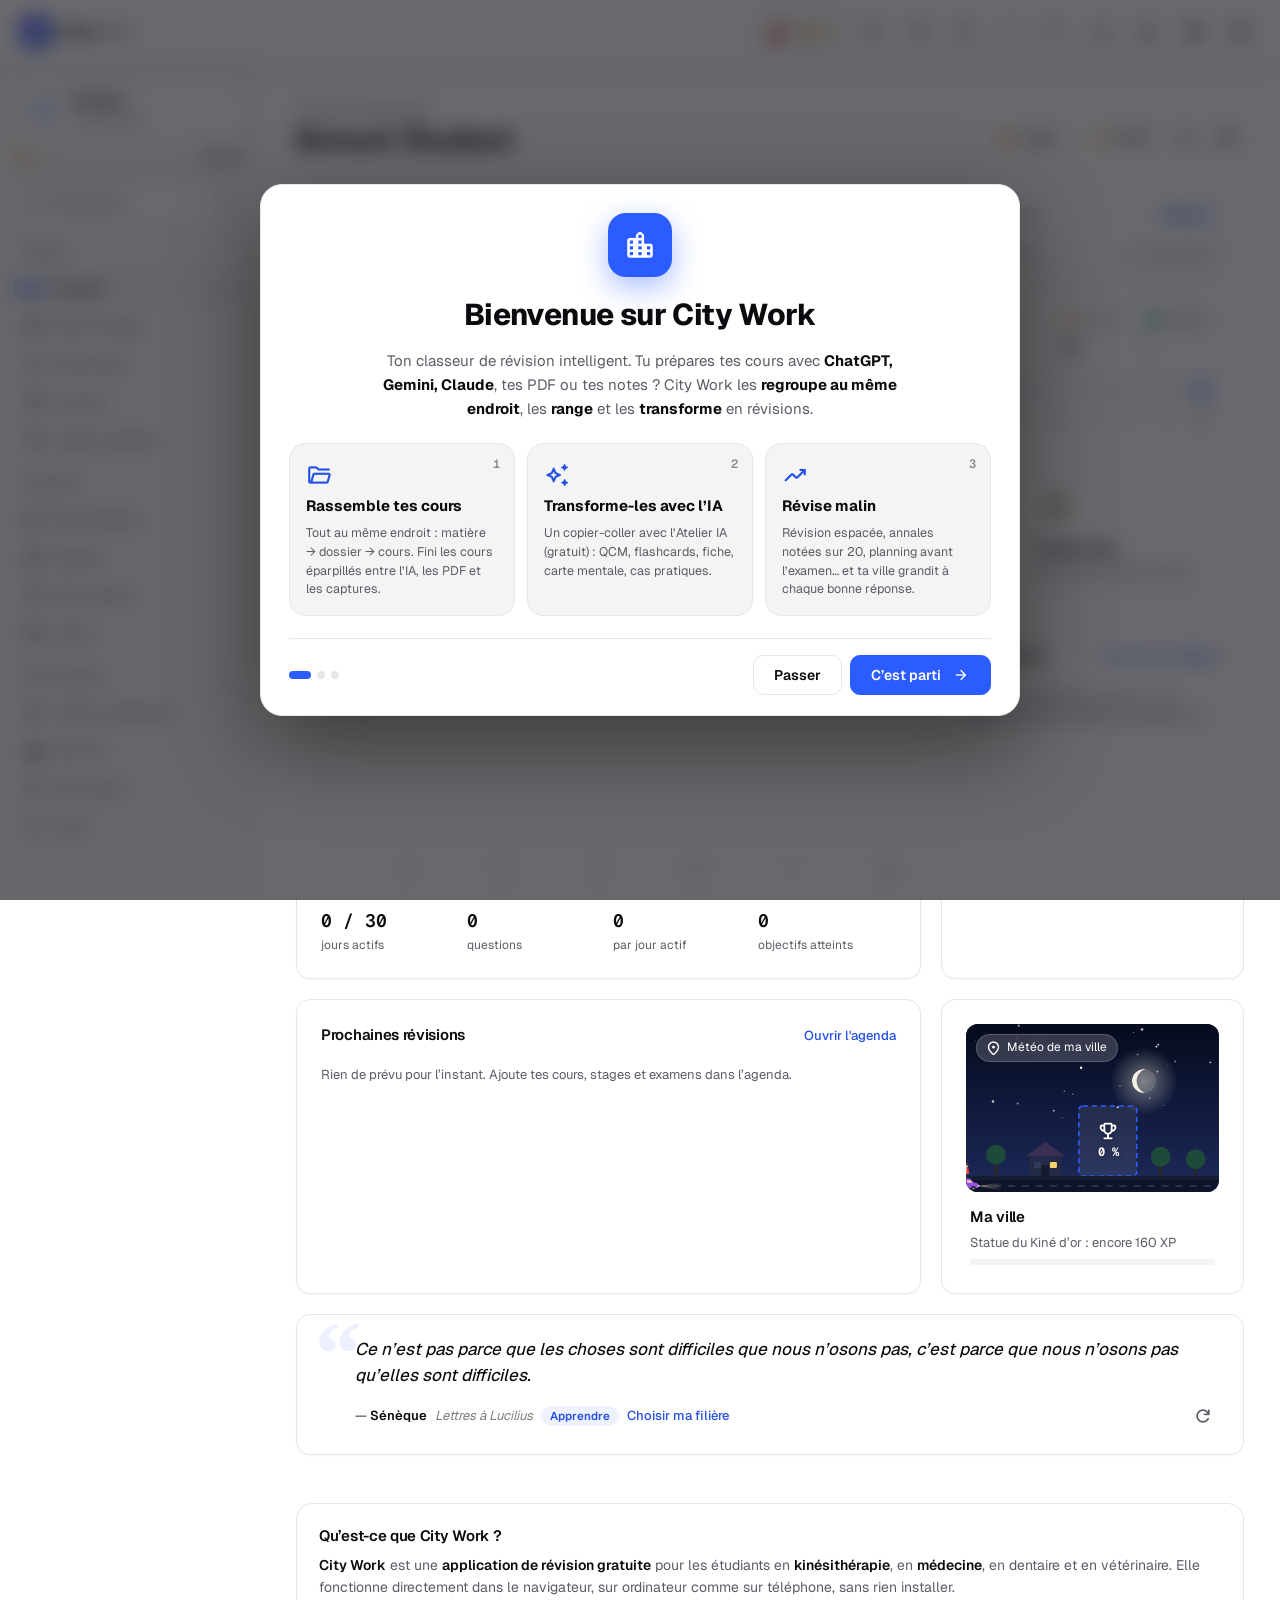
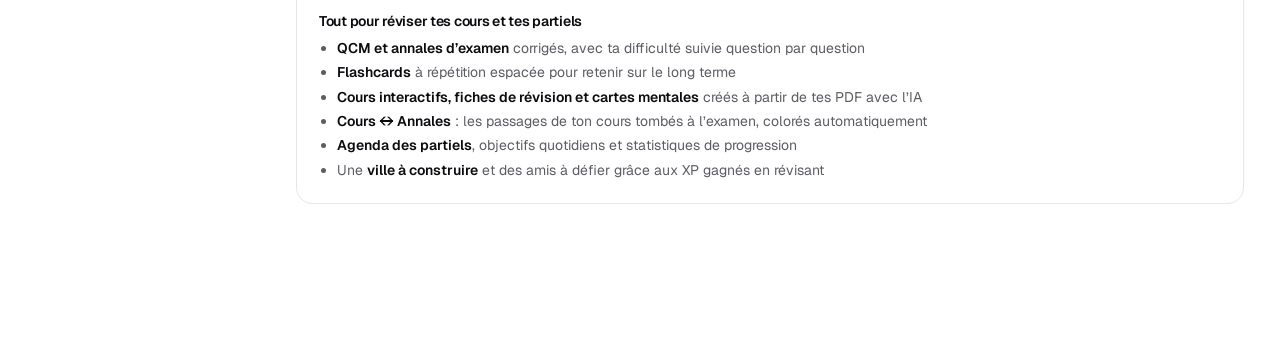
==== commit 89591188: "Mise en ligne kineplus-v86 (26 fichiers modifiés)" ====
--- a/index.html
+++ b/index.html
@@ -71,7 +71,7 @@
 <link rel="stylesheet" href="desktop.css?v=19">
 <link rel="stylesheet" href="gamification.css?v=4">
 <link rel="stylesheet" href="social.css?v=2">
-<link rel="stylesheet" href="city.css?v=27">
+<link rel="stylesheet" href="city.css?v=28">
 <link rel="stylesheet" href="annale-import.css?v=1">
 <link rel="stylesheet" href="cours-annales.css?v=4">
 <link rel="stylesheet" href="home-v2.css?v=1">
@@ -80,6 +80,7 @@
 <link rel="stylesheet" href="cobalt-plus.css?v=4">
 <link rel="stylesheet" href="atelier-ia.css?v=1">
 <link rel="stylesheet" href="cobalt-more.css?v=10">
+<link rel="stylesheet" href="kc-v85.css?v=1">
 <!-- Styles déplacés vers styles7.css — voir section "Composants base" -->
 </head>
 <body data-screen="home">
@@ -212,6 +213,7 @@
       </button>
     </div>
 <button class="ib" data-tb="pomo" onclick="Pomodoro.show()" data-tooltip="Pomodoro" aria-label="Pomodoro"><span class="ms">timer</span></button>
+<button class="ib" id="kc-mus-btn" data-tb="mus" onclick="kcMusicOpen(event)" data-tooltip="Musique" aria-label="Musique"><span class="ms">queue_music</span></button>
 <button class="ib" id="kc-amb-btn" data-tb="amb" onclick="kcAmbOpen(event)" data-tooltip="Sons d’ambiance" aria-label="Sons d’ambiance"><span class="ms">graphic_eq</span></button>
 <button class="ib" id="dark-toggle" data-tb="theme" onclick="toggleThemePicker(event)" data-tooltip="Thème" aria-label="Thème">
   <svg id="theme-icon-svg" width="20" height="20" viewBox="0 0 24 24" fill="none" stroke="currentColor" stroke-width="2" stroke-linecap="round">
@@ -3002,30 +3004,38 @@
   "js/cours-annales.js?v=8",
   "js/home-v2.js?v=1",
   "js/config.js?v=3",
-  "js/gamification.js?v=7",
+  "js/gamification.js?v=8",
   "js/agenda.js?v=2",
-  "js/social.js?v=8",
-  "js/city.js?v=39",
-  "js/home-cobalt.js?v=10",
+  "js/social.js?v=9",
+  "js/city.js?v=40",
+  "js/home-cobalt.js?v=11",
   "js/quiz-cobalt.js?v=2",
   "js/flashcards-cobalt.js?v=6",
   "js/ai-gemini.js?v=3",
-  "js/fc-editor.js?v=6",
-  "js/ultra-ai.js?v=4",
+  "js/fc-editor.js?v=7",
+  "js/ultra-ai.js?v=5",
   "js/cobalt-plus.js?v=1",
   "js/ux-cobalt.js?v=6",
-  "js/kc-extras.js?v=3",
-  "js/atelier-ia.js?v=2",
-  "js/kc-home-plus.js?v=5",
-  "js/kc-layout.js?v=9",
+  "js/kc-extras.js?v=4",
+  "js/atelier-ia.js?v=3",
+  "js/kc-home-plus.js?v=6",
+  "js/kc-layout.js?v=10",
   "js/kc-stats.js?v=4",
-  "js/kc-polish.js?v=4",
+  "js/kc-polish.js?v=5",
   "js/kc-shortcuts.js?v=4",
   "js/kc-v72.js?v=2",
   "js/kc-ambiance.js?v=4",
   "js/kc-colors.js?v=1",
   "js/kc-import.js?v=2",
-  "js/kc-drive.js?v=2"
+  "js/kc-drive.js?v=3",
+  "js/kc-onboard.js?v=1",
+  "js/kc-plan.js?v=1",
+  "js/kc-buddy.js?v=1",
+  "js/kc-imgedit.js?v=1",
+  "js/kc-music.js?v=1",
+  "js/kc-voice.js?v=1",
+  "js/kc-look.js?v=1",
+  "js/kc-rooms.js?v=1"
 ]);</script>
 
 <!-- ══════════ MODAL: RECHERCHE GLOBALE ══════════ -->
--- a/city.css
+++ b/city.css
@@ -1012,3 +1012,33 @@
 .cty.dk .cty-blist{background:rgba(255,255,255,.08)}
 .cty.dk .cty-study{background:linear-gradient(135deg,rgba(79,209,197,.12),rgba(80,140,255,.1));border-color:rgba(79,209,197,.3)}
 .cty.dk .cty-study b{color:#7fe3d6}.cty.dk .cty-study small{color:#b7c1bc}
+
+/* ───────── v85 (21 nov. 2026) : patients suivis, questions de mes cours, mode révision, promenade ───────── */
+.cty-ser{margin:10px 0;padding:10px 12px;border-radius:12px;background:rgba(230,57,122,.07);border:1px solid rgba(230,57,122,.18)}
+.cty-ser-h{display:flex;align-items:center;justify-content:space-between;gap:8px;font-size:12.5px}
+.cty-ser-d{display:flex;gap:4px}
+.cty-ser-d i{width:10px;height:10px;border-radius:50%;background:rgba(0,0,0,.12)}
+.cty-ser-d i.ok{background:#16a34a}.cty-ser-d i.ko{background:#dc2626}.cty-ser-d i.now{background:#e6397a;box-shadow:0 0 0 3px rgba(230,57,122,.25)}
+.cty-ser-bar{height:7px;border-radius:99px;background:rgba(0,0,0,.08);margin:8px 0 5px;overflow:hidden}
+.cty-ser-bar i{display:block;height:100%;border-radius:99px;transition:width .5s}
+.cty-ser small{font-size:11.5px;font-weight:650}
+.cty.dk .cty-ser{background:rgba(230,57,122,.12)}
+.cty.dk .cty-ser-d i,.cty.dk .cty-ser-bar{background:rgba(255,255,255,.12)}
+.cty-own{display:block;margin-top:6px;font-size:11px;font-weight:500;color:#0e8c87}
+.cty-qrev{background:linear-gradient(90deg,#fff7e0,#eef6ff);color:#7a4a00}.cty-qrev .ms{color:#d97706}
+.cty.dk .cty-qrev{background:linear-gradient(90deg,rgba(217,119,6,.18),rgba(59,130,246,.1));color:#fcd9a0}
+.cty-walkb .ms{color:#0e8c87}
+.cty-walk{position:absolute;left:50%;bottom:86px;transform:translateX(-50%);z-index:30;display:flex;align-items:center;gap:10px;padding:8px 8px 8px 14px;border-radius:16px;background:rgba(255,255,255,.94);color:#14232b;box-shadow:0 10px 30px rgba(0,0,0,.22);font-family:var(--kc-font,inherit);max-width:calc(100% - 24px)}
+.cty-walk>.ms{font-size:22px;color:#0e8c87}
+.cty-walk-t{display:flex;flex-direction:column;min-width:0}
+.cty-walk-t b{font-size:13.5px}
+.cty-walk-t small{font-size:11.5px;color:#5c6b73;white-space:nowrap;overflow:hidden;text-overflow:ellipsis}
+.cty-walk-go{display:inline-flex;align-items:center;gap:6px;height:36px;padding:0 12px;border-radius:11px;border:0;background:#0e8c87;color:#fff;font:650 13px var(--kc-font,inherit);cursor:pointer;white-space:nowrap;animation:ctyPulse 1.6s infinite}
+.cty-walk-go .ms{font-size:18px}
+@keyframes ctyPulse{0%,100%{box-shadow:0 0 0 0 rgba(14,140,135,.45)}60%{box-shadow:0 0 0 8px transparent}}
+.cty-walk-x{width:34px;height:34px;border-radius:10px;border:0;background:rgba(0,0,0,.06);color:#14232b;display:grid;place-items:center;cursor:pointer}
+.cty.dk .cty-walk{background:rgba(20,24,30,.94);color:#eef2f4}.cty.dk .cty-walk-t small{color:#9aa7ad}.cty.dk .cty-walk-x{background:rgba(255,255,255,.08);color:#eef2f4}
+.cty-joy{position:absolute;left:24px;bottom:120px;z-index:30;width:110px;height:110px;border-radius:50%;background:rgba(255,255,255,.28);border:2px solid rgba(255,255,255,.6);backdrop-filter:blur(4px);touch-action:none}
+.cty-joy i{position:absolute;left:50%;top:50%;width:44px;height:44px;margin:-22px 0 0 -22px;border-radius:50%;background:rgba(255,255,255,.92);box-shadow:0 4px 12px rgba(0,0,0,.25)}
+.cty-wbub{position:absolute;z-index:29;transform:translate(-50%,-100%);margin-top:-8px;padding:7px 12px;border-radius:12px 12px 12px 4px;background:#fff;color:#14232b;font:600 12.5px var(--kc-font,inherit);box-shadow:0 8px 22px rgba(0,0,0,.2);white-space:nowrap;max-width:320px;overflow:hidden;text-overflow:ellipsis;pointer-events:none;opacity:0;transition:opacity .25s}
+.cty-wbub.in{opacity:1}
--- a/kc-v85.css
+++ b/kc-v85.css
@@ -0,0 +1,517 @@
+/* =========================================================
+   kc-v85.css — v85 (21 nov. 2026) — chargé en dernier
+   §1 Bienvenue + visite guidée (.kob*)   §2 Planning (.kpl*)   §3 Personnage du quiz (.kbd*)
+   §4 Éditeur de photo (.kie*)   §5 Musique (.kmu*)   §6 Mode audio (.kv*)   §7 Fond d'écran, saisons, vitrine (.kcw/.kcl/.kvt)
+   §8 Salles d'étude (.krm*)   §9 Classement / Drive par filière et école
+   ========================================================= */
+
+/* ───────── §1 Bienvenue ───────── */
+.kob{position:fixed;inset:0;z-index:10060;display:flex;align-items:center;justify-content:center;padding:16px;background:rgba(5,6,12,.6);backdrop-filter:blur(10px);-webkit-backdrop-filter:blur(10px);opacity:0;transition:opacity .22s;font-family:var(--kc-font)}
+.kob.open{opacity:1}
+.kob-card{width:min(760px,100%);max-height:calc(100vh - 32px);overflow:auto;background:var(--kc-surface);color:var(--kc-ink);border:1px solid var(--kc-border);border-radius:22px;box-shadow:0 30px 90px rgba(0,0,0,.45);padding:28px 28px 20px}
+.kob-card.kob-in{animation:kobIn .32s cubic-bezier(.2,.8,.2,1)}
+@keyframes kobIn{from{opacity:0;transform:translateY(12px) scale(.985)}to{opacity:1;transform:none}}
+.kob-hero{text-align:center;margin-bottom:22px}
+.kob-logo{width:64px;height:64px;margin:0 auto 14px;border-radius:18px;display:grid;place-items:center;background:var(--kc-primary);color:var(--kc-on-primary);box-shadow:0 10px 30px color-mix(in srgb,var(--kc-primary) 40%,transparent)}
+.kob-logo .ms{font-size:34px}
+.kob-hero h1{font-size:clamp(22px,3.4vw,30px);font-weight:750;letter-spacing:-.02em;margin:0 0 10px}
+.kob-hero p{font-size:15px;line-height:1.6;color:var(--kc-ink-2);max-width:560px;margin:0 auto}
+.kob-hero b{color:var(--kc-ink)}
+.kob-three{display:grid;grid-template-columns:repeat(3,1fr);gap:12px;margin-bottom:22px}
+.kob-three>div{position:relative;border:1px solid var(--kc-border);border-radius:16px;padding:18px 16px 16px;background:var(--kc-surface-2);display:flex;flex-direction:column;gap:6px}
+.kob-three .ms{font-size:26px;color:var(--kc-primary-text)}
+.kob-three b{font-size:15px}
+.kob-three small{font-size:12.5px;line-height:1.5;color:var(--kc-ink-2)}
+.kob-n{position:absolute;top:12px;right:14px;font:600 12px var(--kc-mono);color:var(--kc-ink-2);opacity:.7}
+.kob-hd{display:flex;gap:14px;align-items:flex-start;margin-bottom:16px}
+.kob-hd h2{font-size:21px;font-weight:720;margin:0 0 4px;letter-spacing:-.01em}
+.kob-hd p{margin:0;color:var(--kc-ink-2);font-size:13.5px;line-height:1.5}
+.kob-hic{flex:none;width:44px;height:44px;border-radius:13px;display:grid;place-items:center;background:var(--kc-primary-soft);color:var(--kc-primary-text)}
+.kob-hic .ms{font-size:24px}
+.kob-hic.sm{width:32px;height:32px;border-radius:9px}.kob-hic.sm .ms{font-size:18px}
+.kob-grp{font-size:11.5px;font-weight:650;text-transform:uppercase;letter-spacing:.06em;color:var(--kc-ink-2);margin:14px 0 8px}
+.kob-fils{display:grid;grid-template-columns:repeat(auto-fill,minmax(150px,1fr));gap:8px}
+.kob-fil{display:flex;align-items:center;gap:9px;padding:11px 12px;border:1px solid var(--kc-border);border-radius:12px;background:var(--kc-surface);color:var(--kc-ink);font:550 13.5px var(--kc-font);cursor:pointer;text-align:left;transition:border-color .15s,background .15s,transform .15s}
+.kob-fil .ms{font-size:19px;color:var(--kc-ink-2)}
+.kob-fil:hover{border-color:color-mix(in srgb,var(--kc-primary) 50%,var(--kc-border));transform:translateY(-1px)}
+.kob-fil.on{border-color:var(--kc-primary);background:var(--kc-primary-soft);color:var(--kc-primary-text)}
+.kob-fil.on .ms{color:var(--kc-primary-text)}
+.kob-row2{display:grid;grid-template-columns:1fr 1fr;gap:10px;margin-top:16px}
+.kob-row2 label,.kob-one{display:flex;flex-direction:column;gap:6px;font-size:12.5px;font-weight:600;color:var(--kc-ink-2)}
+.kob-row2 em{font-style:normal;font-weight:450;opacity:.75}
+.kob-one{margin-bottom:6px}
+.kob-hint{display:flex;gap:7px;align-items:flex-start;margin-top:12px;font-size:12.5px;line-height:1.45;color:var(--kc-ink-2)}
+.kob-hint .ms{font-size:16px;color:var(--kc-primary-text);margin-top:1px}
+.kob-goals{display:grid;grid-template-columns:repeat(4,1fr);gap:8px}
+.kob-goal{display:flex;flex-direction:column;align-items:center;gap:2px;padding:12px 6px;border:1px solid var(--kc-border);border-radius:14px;background:var(--kc-surface);color:var(--kc-ink);cursor:pointer;font-family:var(--kc-font)}
+.kob-goal b{font-size:22px;font-weight:700}
+.kob-goal small{font-size:12px;font-weight:600}
+.kob-goal em{font-style:normal;font-size:11px;color:var(--kc-ink-2)}
+.kob-goal.on{border-color:var(--kc-primary);background:var(--kc-primary-soft);color:var(--kc-primary-text)}
+.kob-foot{display:flex;align-items:center;gap:8px;margin-top:22px;padding-top:16px;border-top:1px solid var(--kc-border)}
+.kob-foot .btn .ms{font-size:18px;margin-left:4px}
+.kob-dots{display:flex;gap:6px;margin-right:auto}
+.kob-dots i{width:8px;height:8px;border-radius:99px;background:var(--kc-border);transition:width .2s,background .2s}
+.kob-dots i.on{width:22px;background:var(--kc-primary)}
+.kob-dots i.done{background:color-mix(in srgb,var(--kc-primary) 45%,var(--kc-border))}
+.kob-foot .btn[disabled]{opacity:.45;pointer-events:none}
+@media (max-width:640px){.kob-card{padding:20px 16px 16px;border-radius:18px}.kob-three{grid-template-columns:1fr}.kob-row2{grid-template-columns:1fr}.kob-goals{grid-template-columns:repeat(2,1fr)}.kob-fils{grid-template-columns:repeat(2,1fr)}}
+/* visite guidée */
+.kob-tour{position:fixed;inset:0;z-index:10055;opacity:0;transition:opacity .25s;font-family:var(--kc-font)}
+.kob-tour.open{opacity:1}
+.kob-block{position:absolute;inset:0;transition:background .25s}
+.kob-tour.final .kob-block{background:rgba(5,6,12,.62)}
+.kob-tour.final .kob-spot{opacity:0!important;transition:none}
+.kob-spot{position:fixed;border-radius:12px;box-shadow:0 0 0 9999px rgba(5,6,12,.62),0 0 0 2px var(--kc-primary),0 0 24px 4px color-mix(in srgb,var(--kc-primary) 45%,transparent);transition:left .35s cubic-bezier(.2,.8,.2,1),top .35s cubic-bezier(.2,.8,.2,1),width .35s,height .35s,opacity .2s;pointer-events:none}
+.kob-tip{position:fixed;background:var(--kc-surface);color:var(--kc-ink);border:1px solid var(--kc-border);border-radius:16px;box-shadow:0 20px 60px rgba(0,0,0,.4);padding:16px;transition:left .35s cubic-bezier(.2,.8,.2,1),top .35s cubic-bezier(.2,.8,.2,1);animation:kobIn .3s}
+.kob-tip-h{display:flex;align-items:center;gap:10px;margin-bottom:8px}
+.kob-tip-h b{font-size:15.5px;flex:1}
+.kob-cnt{font:500 11.5px var(--kc-mono);color:var(--kc-ink-2)}
+.kob-tip p{margin:0 0 14px;font-size:13.5px;line-height:1.55;color:var(--kc-ink-2)}
+.kob-tip-f{display:flex;align-items:center;gap:8px}
+.kob-tip-f span{flex:1}
+.kob-lnk{background:none;border:0;padding:0;color:var(--kc-ink-2);font:500 12.5px var(--kc-font);cursor:pointer;text-decoration:underline;text-underline-offset:3px}
+.kob-tip.kob-final{left:50%!important;top:50%!important;transform:translate(-50%,-50%);width:min(640px,calc(100vw - 32px))!important;padding:24px;transition:none}
+.kob-final+*{display:none}
+.kob-start{display:grid;grid-template-columns:repeat(3,1fr);gap:10px}
+.kob-start button{display:flex;flex-direction:column;align-items:flex-start;gap:4px;padding:14px;border:1px solid var(--kc-border);border-radius:14px;background:var(--kc-surface-2);color:var(--kc-ink);cursor:pointer;text-align:left;font-family:var(--kc-font);transition:transform .15s,border-color .15s}
+.kob-start button:hover{transform:translateY(-2px);border-color:var(--kc-primary)}
+.kob-start .ms{font-size:22px;color:var(--kc-primary-text)}
+.kob-start b{font-size:13.5px}
+.kob-start small{font-size:11.5px;color:var(--kc-ink-2);line-height:1.4}
+@media (max-width:640px){.kob-start{grid-template-columns:1fr 1fr}}
+.kob-set{display:grid;grid-template-columns:1fr 1fr auto;gap:10px;align-items:end;margin-top:14px}
+.kob-set label{display:flex;flex-direction:column;gap:5px;font-size:12px;font-weight:600;color:var(--kc-ink-2)}
+.kob-set .btn{white-space:nowrap}
+@media (max-width:640px){.kob-set{grid-template-columns:1fr}}
+.kc-prof-grid{grid-template-columns:repeat(auto-fill,minmax(130px,1fr))!important}
+html.kp-nonsante .hub-card[onclick*="showImagingHub"]{display:none!important}
+
+/* ───────── §2 Planning ───────── */
+.kc-dlg-bg.kpl-dlg .kc-dlg{width:min(720px,100%)}
+.kpl-tabs{display:flex;gap:6px;overflow-x:auto;padding-bottom:4px;margin-bottom:14px;scrollbar-width:thin}
+.kpl-tabs button{flex:none;display:flex;flex-direction:column;align-items:flex-start;gap:1px;padding:8px 12px;border:1px solid var(--kc-border);border-radius:12px;background:var(--kc-surface);color:var(--kc-ink);cursor:pointer;font-family:var(--kc-font)}
+.kpl-tabs button b{font-size:13px;max-width:180px;overflow:hidden;text-overflow:ellipsis;white-space:nowrap}
+.kpl-tabs button small{font:500 11px var(--kc-mono);color:var(--kc-ink-2)}
+.kpl-tabs button.on{border-color:var(--kc-primary);background:var(--kc-primary-soft)}
+.kpl-tabs .kpl-plus{justify-content:center;align-items:center;width:44px}
+.kpl-empty{display:flex;flex-direction:column;align-items:center;text-align:center;gap:6px;padding:18px 12px 6px;color:var(--kc-ink-2)}
+.kpl-empty .ms{font-size:34px;color:var(--kc-primary-text)}
+.kpl-empty b{color:var(--kc-ink);font-size:15px}
+.kpl-empty small{max-width:440px;line-height:1.5}
+.kpl-add{border:1px solid var(--kc-border);border-radius:14px;padding:14px;margin-top:12px;background:var(--kc-surface-2)}
+.kpl-add-r{display:grid;grid-template-columns:1fr 170px;gap:10px}
+.kpl-add label{display:flex;flex-direction:column;gap:5px;font-size:12px;font-weight:600;color:var(--kc-ink-2)}
+.kpl-lbl{display:block;font-size:12px;font-weight:600;color:var(--kc-ink-2);margin:12px 0 6px}
+.kpl-lbl small{font-weight:450}
+.kpl-fs{display:flex;flex-wrap:wrap;gap:6px}
+.kpl-f{display:flex;align-items:center;gap:6px;padding:6px 10px;border:1px solid var(--kc-border);border-radius:99px;background:var(--kc-surface);font-size:12.5px;cursor:pointer}
+.kpl-f i{width:8px;height:8px;border-radius:50%}
+.kpl-f:has(input:checked){border-color:var(--kc-primary);background:var(--kc-primary-soft)}
+.kpl-f input{accent-color:var(--kc-primary)}
+.kpl-add-f{display:flex;justify-content:flex-end;gap:8px;margin-top:14px}
+.kpl-sum{display:flex;align-items:center;gap:16px;padding:14px;border:1px solid var(--kc-border);border-radius:16px;background:var(--kc-surface-2)}
+.kpl-ring{--p:0;flex:none;width:74px;height:74px;border-radius:50%;display:grid;place-items:center;align-content:center;background:radial-gradient(closest-side,var(--kc-surface-2) 78%,transparent 80% 100%),conic-gradient(var(--kc-green) calc(var(--p)*1%),var(--kc-border) 0)}
+.kpl-ring b{font-size:17px;line-height:1}
+.kpl-ring small{font-size:10px;color:var(--kc-ink-2)}
+.kpl-sum-t{flex:1;min-width:0;display:flex;flex-direction:column;gap:2px}
+.kpl-sum-t b{font-size:16px}
+.kpl-sum-t span{font-size:13px;color:var(--kc-ink);text-transform:none}
+.kpl-sum-t small{font-size:12px;color:var(--kc-ink-2)}
+.kpl-on{display:flex;flex-direction:column;align-items:center;gap:4px}
+.kpl-on small{font-size:11px;color:var(--kc-ink-2)}
+.kpl-sw,.kcl-sw{position:relative;display:inline-flex;align-items:center;gap:10px;cursor:pointer}
+.kpl-sw input,.kcl-sw input{position:absolute;opacity:0;pointer-events:none}
+.kpl-sw i,.kcl-sw i{flex:none;width:38px;height:22px;border-radius:99px;background:var(--kc-border);position:relative;transition:background .2s}
+.kpl-sw i::after,.kcl-sw i::after{content:'';position:absolute;top:3px;left:3px;width:16px;height:16px;border-radius:50%;background:#fff;box-shadow:0 1px 3px rgba(0,0,0,.25);transition:transform .2s}
+.kpl-sw input:checked+i,.kcl-sw input:checked+i{background:var(--kc-primary)}
+.kpl-sw input:checked+i::after,.kcl-sw input:checked+i::after{transform:translateX(16px)}
+.kpl-per{display:flex;flex-wrap:wrap;align-items:center;gap:6px;margin:12px 0}
+.kpl-per span{font-size:12.5px;font-weight:600;color:var(--kc-ink-2);margin-right:4px}
+.kpl-per button{padding:6px 11px;border:1px solid var(--kc-border);border-radius:99px;background:var(--kc-surface);color:var(--kc-ink);font:550 12.5px var(--kc-font);cursor:pointer}
+.kpl-per button.on{border-color:var(--kc-primary);background:var(--kc-primary);color:var(--kc-on-primary)}
+.kpl-days{display:flex;flex-direction:column;border:1px solid var(--kc-border);border-radius:14px;overflow:hidden}
+.kpl-day{display:grid;grid-template-columns:64px 1fr auto auto;align-items:center;gap:12px;padding:10px 12px;border-top:1px solid var(--kc-border)}
+.kpl-day:first-child{border-top:0}
+.kpl-day.now{background:var(--kc-primary-soft)}
+.kpl-day.ok{background:color-mix(in srgb,var(--kc-green) 10%,transparent)}
+.kpl-day.exam{background:color-mix(in srgb,var(--kc-rose) 8%,transparent)}
+.kpl-dd{display:flex;flex-direction:column;line-height:1.15}
+.kpl-dd b{font-size:12.5px;text-transform:capitalize}
+.kpl-dd span{font-size:11.5px;color:var(--kc-ink-2)}
+.kpl-dw{min-width:0;display:flex;flex-direction:column;gap:3px}
+.kpl-dw small{font-size:11.5px;color:var(--kc-ink-2)}
+.kpl-cs{display:flex;flex-wrap:wrap;gap:4px}
+.kpl-cs span{display:inline-flex;align-items:center;gap:5px;max-width:220px;padding:3px 8px;border-radius:7px;background:var(--kc-surface-2);border:1px solid var(--kc-border);font-size:12px;white-space:nowrap;overflow:hidden;text-overflow:ellipsis}
+.kpl-cs i{font-style:normal;color:var(--kc-ink-2);font-size:11px;max-width:70px;overflow:hidden;text-overflow:ellipsis}
+.kpl-cs em{font-style:normal;font:500 10.5px var(--kc-mono);color:var(--kc-ink-2)}
+.kpl-tag{display:inline-flex;align-items:center;gap:5px;font-size:12.5px;font-weight:650}
+.kpl-tag .ms{font-size:16px}
+.kpl-tag.fin{color:var(--kc-violet)}
+.kpl-tag.ex{color:var(--kc-rose)}
+.kpl-dn{font:600 13px var(--kc-mono);text-align:right;display:flex;flex-direction:column;align-items:flex-end;line-height:1.1}
+.kpl-dn small{font:450 10.5px var(--kc-font);color:var(--kc-ink-2)}
+.kpl-past{display:flex;flex-wrap:wrap;align-items:center;gap:8px;margin-top:12px;font-size:12px;color:var(--kc-ink-2)}
+.kpl-past .ms{font-size:16px}
+.kpl-past span{padding:2px 8px;border-radius:99px;background:var(--kc-surface-2)}
+.kpl-note{display:flex;gap:7px;align-items:flex-start;margin-top:12px;font-size:12px;color:var(--kc-ink-2);line-height:1.45}
+.kpl-note .ms{font-size:16px}
+.kpl-foot2{display:flex;justify-content:flex-end;margin-top:6px}
+.kpl-lnk{display:inline-flex;align-items:center;gap:4px;background:none;border:0;color:var(--kc-ink-2);font:500 12px var(--kc-font);cursor:pointer}
+.kpl-lnk:hover{color:var(--kc-rose)}
+.kpl-lnk .ms{font-size:15px}
+@media (max-width:640px){.kpl-day{grid-template-columns:52px 1fr auto}.kpl-day .btn{grid-column:2/4;justify-self:start}.kpl-add-r{grid-template-columns:1fr}}
+
+/* ───────── §3 Personnage du quiz ───────── */
+.kbd{position:fixed;right:22px;bottom:22px;z-index:900;width:96px;height:110px;display:none;flex-direction:column;align-items:center;justify-content:flex-end;pointer-events:none;font-family:var(--kc-font)}
+.kbd.show{display:flex}
+.kbd.l{right:auto;left:22px}
+body.desktop-left-open .kbd.l,html:not(.kc-mob) .kbd.l{left:22px}
+.kbd-av{pointer-events:auto;cursor:pointer;width:86px;height:86px;transform-origin:50% 100%;animation:kbdIdle 3.2s ease-in-out infinite;filter:drop-shadow(0 6px 10px rgba(0,0,0,.18))}
+.kbd-av svg{width:86px;height:86px;display:block}
+.kbd-sh{width:52px;height:8px;border-radius:50%;background:rgba(0,0,0,.16);margin-top:-4px;animation:kbdSh 3.2s ease-in-out infinite}
+@keyframes kbdIdle{0%,100%{transform:translateY(0) scale(1,1)}50%{transform:translateY(-3px) scale(1.01,.99)}}
+@keyframes kbdSh{0%,100%{transform:scaleX(1);opacity:1}50%{transform:scaleX(.9);opacity:.8}}
+.kbd.jump .kbd-av{animation:kbdJump .9s cubic-bezier(.3,.6,.4,1)}
+.kbd.jump .kbd-sh{animation:kbdShJ .9s}
+@keyframes kbdJump{0%{transform:translateY(0) scale(1,1)}15%{transform:translateY(0) scale(1.12,.86)}45%{transform:translateY(-34px) scale(.94,1.08) rotate(-4deg)}62%{transform:translateY(-34px) scale(.96,1.05) rotate(4deg)}85%{transform:translateY(0) scale(1.1,.9)}100%{transform:translateY(0) scale(1,1)}}
+@keyframes kbdShJ{0%,100%{transform:scaleX(1)}45%,62%{transform:scaleX(.55);opacity:.5}}
+.kbd.sad .kbd-av{animation:kbdSad 1.6s ease-in-out}
+@keyframes kbdSad{0%{transform:none}20%{transform:translateY(4px) scale(1.04,.94) rotate(-3deg)}35%{transform:translateY(4px) scale(1.04,.94) rotate(3deg)}50%{transform:translateY(4px) scale(1.04,.94) rotate(-2deg)}100%{transform:translateY(2px) scale(1.02,.97)}}
+.kbd.party .kbd-av{animation:kbdParty 1.4s cubic-bezier(.3,.6,.4,1)}
+@keyframes kbdParty{0%{transform:none}20%{transform:translateY(-40px) rotate(-180deg) scale(1.05)}40%{transform:translateY(-46px) rotate(-360deg) scale(1.08)}60%{transform:translateY(0) scale(1.14,.86)}75%{transform:translateY(-16px) scale(.96,1.05)}100%{transform:none}}
+.kbd.poke .kbd-av{animation:kbdPoke .6s}
+@keyframes kbdPoke{0%,100%{transform:none}30%{transform:scale(1.1,.9)}60%{transform:scale(.95,1.06) translateY(-6px)}}
+.kbd-bub{position:absolute;bottom:104px;right:0;max-width:190px;padding:7px 11px;border-radius:12px 12px 4px 12px;background:var(--kc-surface);color:var(--kc-ink);border:1px solid var(--kc-border);box-shadow:0 8px 22px rgba(0,0,0,.14);font-size:12.5px;font-weight:600;white-space:nowrap;opacity:0;transform:translateY(6px) scale(.95);pointer-events:none}
+.kbd.l .kbd-bub{right:auto;left:0;border-radius:12px 12px 12px 4px}
+.kbd-bub.in{animation:kbdBub 2.2s ease forwards}
+@keyframes kbdBub{0%{opacity:0;transform:translateY(6px) scale(.9)}12%{opacity:1;transform:none}80%{opacity:1;transform:none}100%{opacity:0;transform:translateY(-4px)}}
+.kbd-x,.kbd-side{position:absolute;top:0;width:24px;height:24px;border-radius:50%;border:1px solid var(--kc-border);background:var(--kc-surface);color:var(--kc-ink-2);display:grid;place-items:center;cursor:pointer;opacity:0;transition:opacity .15s;pointer-events:auto}
+.kbd-x{right:0}.kbd-side{left:0}
+.kbd-x .ms,.kbd-side .ms{font-size:14px}
+.kbd:hover .kbd-x,.kbd:hover .kbd-side{opacity:1}
+.kbd-cf{position:absolute;left:50%;bottom:50px;width:7px;height:10px;border-radius:2px;animation:kbdCf 1.2s cubic-bezier(.2,.7,.4,1) forwards;pointer-events:none}
+@keyframes kbdCf{0%{transform:translate(-50%,0) rotate(0);opacity:1}100%{transform:translate(calc(-50% + var(--x)),calc(var(--y) + 120px)) rotate(var(--r));opacity:0}}
+@media (max-width:640px){.kbd{right:10px;bottom:84px;width:70px;height:84px}.kbd-av,.kbd-av svg{width:62px;height:62px}.kbd-bub{bottom:78px}.kbd.l{left:10px}}
+@media (prefers-reduced-motion:reduce){.kbd-av,.kbd-sh{animation:none!important}}
+body.focus-mode .kbd{opacity:.85}
+
+/* ───────── §4 Éditeur de photo ───────── */
+.kie{position:fixed;inset:0;z-index:10070;display:flex;flex-direction:column;background:rgba(9,9,12,.94);color:#f4f4f5;font-family:var(--kc-font);opacity:0;transition:opacity .18s}
+.kie.open{opacity:1}
+.kie-top,.kie-bot{display:flex;flex-wrap:wrap;align-items:center;gap:10px;padding:10px 14px;background:rgba(24,24,28,.9);border-bottom:1px solid rgba(255,255,255,.08)}
+.kie-bot{border-bottom:0;border-top:1px solid rgba(255,255,255,.08)}
+.kie-tools{display:flex;flex-wrap:wrap;gap:4px}
+.kie button{font-family:var(--kc-font)}
+.kie-tools button,.kie-g>button:not(.btn){display:inline-flex;align-items:center;gap:6px;height:36px;padding:0 10px;border-radius:10px;border:1px solid transparent;background:rgba(255,255,255,.06);color:#e4e4e7;font-size:12.5px;font-weight:550;cursor:pointer;transition:background .15s}
+.kie-tools button:hover,.kie-g>button:not(.btn):hover{background:rgba(255,255,255,.12)}
+.kie-tools button.on{background:var(--kc-primary);color:#fff}
+.kie-tools .ms,.kie-g .ms{font-size:19px}
+.kie-g>button:disabled{opacity:.35;pointer-events:none}
+.kie-opts{display:flex;flex-wrap:wrap;align-items:center;gap:10px;margin-left:auto}
+.kie-cols{display:flex;gap:5px;align-items:center}
+.kie-cols button{width:24px;height:24px;border-radius:50%;border:2px solid rgba(255,255,255,.2);background:var(--c);cursor:pointer;padding:0}
+.kie-cols button.on{border-color:#fff;box-shadow:0 0 0 2px var(--kc-primary)}
+.kie-colc{position:relative;width:28px;height:28px;display:grid;place-items:center;border-radius:50%;background:rgba(255,255,255,.08);cursor:pointer}
+.kie-colc input{position:absolute;inset:0;opacity:0;cursor:pointer}
+.kie-colc .ms{font-size:16px}
+.kie-sz{display:flex;gap:3px}
+.kie-sz button{width:32px;height:32px;border-radius:8px;border:1px solid transparent;background:rgba(255,255,255,.06);display:grid;place-items:center;cursor:pointer}
+.kie-sz button i{width:var(--s);height:var(--s);border-radius:50%;background:#e4e4e7}
+.kie-sz button.on{border-color:var(--kc-primary);background:rgba(61,104,255,.25)}
+.kie-st{display:inline-flex;align-items:center;gap:4px;height:32px;padding:0 10px;border-radius:8px;border:1px solid rgba(255,255,255,.12);background:none;color:#a1a1aa;font-size:12px;cursor:pointer}
+.kie-st.on{color:#fff;border-color:var(--kc-primary);background:rgba(61,104,255,.25)}
+.kie-st .ms{font-size:16px}
+[hidden]{display:none!important}
+.kie-stage{flex:1;min-height:0;display:flex;align-items:center;justify-content:center;padding:12px;overflow:hidden}
+.kie-wrap{position:relative;line-height:0;box-shadow:0 10px 40px rgba(0,0,0,.5);border-radius:4px;overflow:hidden}
+.kie-cv{display:block;touch-action:none;background:#fff}
+.kie-cropbox{position:absolute;border:2px dashed #fff;box-shadow:0 0 0 9999px rgba(0,0,0,.55);pointer-events:none}
+.kie.cropping .kie-cv{cursor:crosshair!important}
+.kie-g{display:flex;flex-wrap:wrap;align-items:center;gap:4px}
+.kie-end{margin-left:auto;gap:8px}
+.kie-end>button:not(.btn){background:none}
+.kie-sl{display:inline-flex;align-items:center;gap:6px;height:36px;padding:0 10px;border-radius:10px;background:rgba(255,255,255,.06)}
+.kie-sl .ms{font-size:17px;color:#a1a1aa}
+.kie-sl input{width:90px;accent-color:var(--kc-primary)}
+.kie-crop-g{display:flex;align-items:center;gap:8px;font-size:13px;color:#d4d4d8}
+.kie-txt{position:fixed;left:50%;top:40%;transform:translate(-50%,-50%);z-index:2;width:min(360px,calc(100vw - 32px));padding:14px;border-radius:14px;background:var(--kc-surface);color:var(--kc-ink);box-shadow:0 20px 60px rgba(0,0,0,.5);display:flex;flex-direction:column;gap:10px}
+.kie-txt textarea{width:100%;font:500 15px var(--kc-font);padding:10px;border-radius:10px;border:1px solid var(--kc-border);background:var(--kc-surface-2);color:var(--kc-ink);resize:vertical}
+.kie-txt div{display:flex;justify-content:flex-end;gap:8px}
+.kie .btn-g{background:rgba(255,255,255,.08);color:#f4f4f5;border-color:rgba(255,255,255,.14)}
+@media (max-width:760px){.kie-tl{display:none}.kie-tools button{padding:0 9px}.kie-opts{margin-left:0}.kie-sl input{width:64px}}
+
+/* ───────── §5 Musique ───────── */
+#kc-mus-btn.kmu-live{color:var(--kc-primary-text);background:var(--kc-primary-soft)}
+#kc-mus-btn.kmu-live::after{content:'';position:absolute;top:6px;right:6px;width:7px;height:7px;border-radius:50%;background:var(--kc-green);box-shadow:0 0 0 2px var(--kc-surface)}
+#kc-mus-btn{position:relative}
+.kmu-pbg{position:fixed;inset:0;z-index:10030;opacity:0;transition:opacity .16s}
+.kmu-pbg.open{opacity:1}
+.kmu-pbg.center{background:rgba(5,6,12,.45);display:flex;align-items:flex-end;justify-content:center;padding:12px}
+.kmu-p{position:fixed;width:min(420px,calc(100vw - 24px));max-height:min(78vh,640px);overflow:auto;background:var(--kc-surface);color:var(--kc-ink);border:1px solid var(--kc-border);border-radius:18px;box-shadow:0 24px 70px rgba(0,0,0,.3);padding:16px;font-family:var(--kc-font);transform:translateY(-6px);transition:transform .2s}
+.kmu-pbg.open .kmu-p{transform:none}
+.kmu-pbg.center .kmu-p{position:relative}
+.kmu-h{display:flex;align-items:flex-start;gap:10px;margin-bottom:12px}
+.kmu-h b{display:block;font-size:15px}
+.kmu-h small{display:block;font-size:12px;color:var(--kc-ink-2);line-height:1.4;margin-top:2px}
+.kmu-h>div{flex:1}
+.kmu-hic{flex:none;width:38px;height:38px;border-radius:11px;display:grid;place-items:center;background:var(--kc-primary-soft);color:var(--kc-primary-text)}
+.kmu-x{background:none;border:0;color:var(--kc-ink-2);cursor:pointer;padding:4px}
+.kmu-add{display:flex;align-items:center;gap:8px;padding:5px 5px 5px 12px;border:1px solid var(--kc-border);border-radius:12px;background:var(--kc-surface-2)}
+.kmu-add:focus-within{border-color:var(--kc-primary);box-shadow:0 0 0 3px var(--kc-primary-soft)}
+.kmu-add .ms{color:var(--kc-ink-2);font-size:19px}
+.kmu-add input{flex:1;min-width:0;border:0;background:none;color:var(--kc-ink);font:500 13.5px var(--kc-font);outline:none;height:34px}
+.kmu-svcs{display:flex;flex-wrap:wrap;gap:10px;margin:9px 2px 2px;font-size:11.5px;color:var(--kc-ink-2)}
+.kmu-svcs span{display:inline-flex;align-items:center;gap:4px}
+.kmu-msg{margin-top:10px;padding:9px 11px;border-radius:10px;background:var(--kc-surface-2);font-size:12.5px;line-height:1.45}
+.kmu-msg.err{background:color-mix(in srgb,var(--kc-rose) 12%,transparent);color:var(--kc-rose)}
+.kmu-sec{display:flex;align-items:center;gap:6px;margin:16px 2px 7px;font-size:11.5px;font-weight:650;text-transform:uppercase;letter-spacing:.06em;color:var(--kc-ink-2)}
+.kmu-sec em{font-style:normal;font:500 11px var(--kc-mono);padding:0 6px;border-radius:99px;background:var(--kc-surface-2)}
+.kmu-list{display:flex;flex-direction:column;gap:4px}
+.kmu-row{display:flex;align-items:center;gap:10px;padding:7px 8px;border-radius:12px;transition:background .15s}
+.kmu-row:hover{background:var(--kc-surface-2)}
+.kmu-row.on{background:var(--kc-primary-soft)}
+.kmu-ic{flex:none;width:36px;height:36px;border-radius:10px;display:grid;place-items:center;background:color-mix(in srgb,var(--c) 14%,transparent)}
+.kmu-tx{flex:1;min-width:0}
+.kmu-tx b{display:block;font-size:13px;white-space:nowrap;overflow:hidden;text-overflow:ellipsis}
+.kmu-tx small{font-size:11.5px;color:var(--kc-ink-2)}
+.kmu-play{width:34px;height:34px;border-radius:50%;border:0;background:var(--kc-primary);color:var(--kc-on-primary);display:grid;place-items:center;cursor:pointer}
+.kmu-row.on .kmu-play{background:var(--kc-green)}
+.kmu-mini{width:30px;height:30px;border-radius:8px;border:0;background:none;color:var(--kc-ink-2);display:grid;place-items:center;cursor:pointer;opacity:.7}
+.kmu-mini:hover{opacity:1;background:var(--kc-surface-2)}
+.kmu-mini .ms{font-size:18px}
+.kmu-empty{padding:10px;font-size:12.5px;color:var(--kc-ink-2);line-height:1.45;border:1px dashed var(--kc-border);border-radius:12px}
+.kmu-spot{display:flex;align-items:center;gap:10px;margin-top:14px;padding:10px;border:1px solid var(--kc-border);border-radius:12px}
+.kmu-spot>span:nth-child(2){flex:1;min-width:0}
+.kmu-spot b{display:block;font-size:13px}
+.kmu-spot small{font-size:11.5px;color:var(--kc-ink-2);line-height:1.35}
+.kmu-note{display:flex;gap:6px;margin-top:12px;font-size:11.5px;line-height:1.45;color:var(--kc-ink-2)}
+.kmu-note .ms{font-size:15px}
+.kmu-dock{position:fixed;left:16px;bottom:16px;z-index:960;width:min(360px,calc(100vw - 32px));border-radius:16px;background:var(--kc-surface);border:1px solid var(--kc-border);box-shadow:0 18px 50px rgba(0,0,0,.25);overflow:hidden;display:none;font-family:var(--kc-font)}
+.kmu-dock.on{display:block;animation:kobIn .25s}
+.kmu-dh{display:flex;align-items:center;gap:6px;padding:6px 6px 6px 12px;border-bottom:1px solid var(--kc-border)}
+.kmu-dt{flex:1;min-width:0;font-size:12.5px;white-space:nowrap;overflow:hidden;text-overflow:ellipsis}
+.kmu-dl{display:grid;place-items:center}
+.kmu-dh button{width:30px;height:30px;border-radius:8px;border:0;background:none;color:var(--kc-ink-2);display:grid;place-items:center;cursor:pointer}
+.kmu-dh button:hover{background:var(--kc-surface-2);color:var(--kc-ink)}
+.kmu-dh .ms{font-size:19px}
+.kmu-fr{height:var(--h,352px);transition:height .25s}
+.kmu-fr iframe{display:block;width:100%;height:100%;border:0}
+.kmu-dock.min{width:auto;max-width:min(300px,calc(100vw - 32px));cursor:pointer}
+.kmu-dock.min .kmu-dh{border-bottom:0}
+.kmu-dock.min .kmu-fr{height:1px;opacity:0;pointer-events:none}
+.kmu-dock.min [data-m="list"]{display:none}
+body[data-screen="quiz"] .kmu-dock:not(.min){width:300px}
+@media (max-width:640px){.kmu-dock{left:8px;bottom:72px}}
+@media (min-width:1120px){body.cobalt:not(.kc-nav-right):not(.kc-nav-hidden) .kmu-dock{left:276px}}
+
+/* ───────── §6 Mode audio ───────── */
+#kv-qbtn.on{color:var(--kc-primary-text);background:var(--kc-primary-soft)}
+.kv-pl{position:fixed;inset:0;z-index:10050;display:flex;align-items:center;justify-content:center;padding:16px;background:rgba(5,6,12,.62);backdrop-filter:blur(8px);-webkit-backdrop-filter:blur(8px);opacity:0;transition:opacity .2s;font-family:var(--kc-font)}
+.kv-pl.open{opacity:1}
+.kv-in{width:min(560px,100%);max-height:calc(100vh - 32px);overflow:auto;background:var(--kc-surface);color:var(--kc-ink);border:1px solid var(--kc-border);border-radius:22px;padding:18px;box-shadow:0 30px 80px rgba(0,0,0,.4)}
+.kv-h{display:flex;align-items:center;gap:12px}
+.kv-h>div{flex:1;min-width:0}
+.kv-h b{display:block;font-size:15px}
+.kv-h small{font:500 12px var(--kc-mono);color:var(--kc-ink-2)}
+.kv-h>button{background:none;border:0;color:var(--kc-ink-2);cursor:pointer;padding:6px}
+.kv-hic{width:42px;height:42px;border-radius:12px;display:grid;place-items:center;background:linear-gradient(135deg,#0ea5e9,#6366f1);color:#fff}
+.kv-prog{height:4px;border-radius:99px;background:var(--kc-surface-2);margin:14px 0;overflow:hidden}
+.kv-prog i{display:block;height:100%;background:var(--kc-primary);transition:width .4s}
+.kv-body{min-height:180px}
+.kv-q{font-size:18px;font-weight:620;line-height:1.45;margin-bottom:12px}
+.kv-a{list-style:none;margin:0;padding:0;display:flex;flex-direction:column;gap:6px}
+.kv-a li{display:flex;gap:10px;padding:9px 11px;border-radius:11px;background:var(--kc-surface-2);font-size:14px;line-height:1.4;transition:background .25s}
+.kv-a li b{flex:none;font-family:var(--kc-mono);color:var(--kc-ink-2)}
+.kv-a li.ok{background:color-mix(in srgb,var(--kc-green) 18%,transparent);font-weight:600}
+.kv-a li.ok b{color:var(--kc-green)}
+.kv-ex{display:flex;gap:8px;margin-top:12px;padding:11px;border-radius:12px;background:var(--kc-primary-soft);font-size:13.5px;line-height:1.5}
+.kv-ex .ms{font-size:18px;color:var(--kc-primary-text)}
+.kv-ex.fc{font-size:16px}
+.kv-ctl{display:flex;align-items:center;justify-content:center;gap:18px;margin:16px 0 12px}
+.kv-ctl button{width:46px;height:46px;border-radius:50%;border:1px solid var(--kc-border);background:var(--kc-surface);color:var(--kc-ink);display:grid;place-items:center;cursor:pointer}
+.kv-ctl .kv-big{width:64px;height:64px;background:var(--kc-primary);border:0;color:#fff}
+.kv-ctl .kv-big .ms{font-size:34px}
+.kv-set{display:flex;flex-wrap:wrap;gap:8px;justify-content:center}
+.kv-set label{display:inline-flex;align-items:center;gap:6px;padding:4px 4px 4px 10px;border:1px solid var(--kc-border);border-radius:10px;font-size:12px}
+.kv-set .ms{font-size:16px;color:var(--kc-ink-2)}
+.kv-set select{border:0;background:none;color:var(--kc-ink);font:500 12px var(--kc-font);padding:4px;max-width:170px}
+.kv-hub{display:grid;grid-template-columns:1fr 1fr;gap:8px}
+.kv-hub button{display:flex;flex-direction:column;align-items:flex-start;gap:3px;padding:12px;border:1px solid var(--kc-border);border-radius:14px;background:var(--kc-surface);color:var(--kc-ink);text-align:left;cursor:pointer;font-family:var(--kc-font)}
+.kv-hub button:hover{border-color:var(--kc-primary)}
+.kv-hub .ms{font-size:22px;color:var(--kc-primary-text)}
+.kv-hub b{font-size:13.5px}
+.kv-hub small{font-size:11.5px;color:var(--kc-ink-2);line-height:1.35}
+.kv-hub-l{margin:14px 0 6px;font-size:11.5px;font-weight:650;text-transform:uppercase;letter-spacing:.06em;color:var(--kc-ink-2)}
+.kv-hub-f{display:flex;flex-wrap:wrap;gap:6px}
+.kv-hub-f button{display:inline-flex;align-items:center;gap:6px;padding:7px 11px;border:1px solid var(--kc-border);border-radius:99px;background:var(--kc-surface);color:var(--kc-ink);font:500 12.5px var(--kc-font);cursor:pointer}
+.kv-hub-f i{width:8px;height:8px;border-radius:50%}
+.kv-hub-p{display:flex;gap:8px;font-size:12.5px;color:var(--kc-ink-2);margin:0;line-height:1.45}
+.kv-hub-p .ms{font-size:17px}
+#fiche-view .kv-reading{background:color-mix(in srgb,var(--kc-amber) 22%,transparent);border-radius:6px;box-shadow:0 0 0 4px color-mix(in srgb,var(--kc-amber) 22%,transparent);transition:background .3s}
+
+/* ───────── §7 Fond d'écran, saisons, vitrine ───────── */
+#kc-wall{position:fixed;inset:0;z-index:-1;pointer-events:none;overflow:hidden}
+#kc-wall .kcw-img{position:absolute;inset:-20px;background-size:cover;background-position:center}
+#kc-wall .kcw-img.grad{background-size:300% 300%;animation:kcwGrad 38s ease-in-out infinite}
+@keyframes kcwGrad{0%,100%{background-position:0% 50%}50%{background-position:100% 50%}}
+#kc-wall .kcw-veil{position:absolute;inset:0;background:var(--kc-bg);opacity:var(--veil,.62)}
+#kc-wall .kcw-img.city{inset:0}
+#kc-wall .kcw-cs{position:absolute;left:50%;top:50%;width:640px;height:300px;transform-origin:50% 50%}
+#kc-wall .kcw-cs svg{width:640px;height:300px;display:block}
+html.kc-wp body,html.kc-wp body.cobalt{background:transparent!important}
+html.kc-wp{background:var(--kc-bg,#fff)}
+html.kc-wp .screen,html.kc-wp .main-content,html.kc-wp main,html.kc-wp .app-main{background:transparent!important}
+html.kc-wp .desktop-left{background:color-mix(in srgb,var(--kc-bg-side) 82%,transparent)!important;backdrop-filter:blur(14px);-webkit-backdrop-filter:blur(14px)}
+html.kc-wp .topbar,html.kc-wp .top-bar,html.kc-wp header.app-topbar{background:color-mix(in srgb,var(--kc-bg) 78%,transparent)!important;backdrop-filter:blur(14px);-webkit-backdrop-filter:blur(14px)}
+@media (prefers-reduced-motion:reduce){#kc-wall .kcw-img.grad{animation:none}}
+#kc-season{position:fixed;inset:0;z-index:5;pointer-events:none}
+.kcl-l{margin:16px 0 8px;font-size:11.5px;font-weight:650;text-transform:uppercase;letter-spacing:.06em;color:var(--kc-ink-2)}
+.kcl-walls{display:grid;grid-template-columns:repeat(auto-fill,minmax(96px,1fr));gap:8px}
+.kcl-t{position:relative;height:64px;border-radius:12px;border:2px solid transparent;background-size:cover;background-position:center;cursor:pointer;display:flex;flex-direction:column;align-items:flex-start;justify-content:flex-end;padding:6px 8px;color:#fff;font:600 11.5px var(--kc-font);text-shadow:0 1px 3px rgba(0,0,0,.45);box-shadow:inset 0 0 0 1px var(--kc-border);overflow:hidden}
+.kcl-t span{position:relative}
+.kcl-t[data-wt="none"]{color:var(--kc-ink);text-shadow:none}
+.kcl-t.photo{background:var(--kc-surface-2);color:var(--kc-ink);text-shadow:none;align-items:center;justify-content:center;gap:2px}
+.kcl-t.photo[style*="url"]{color:#fff;text-shadow:0 1px 3px rgba(0,0,0,.5)}
+.kcl-t.photo .ms{font-size:20px}
+.kcl-t.on{border-color:var(--kc-primary);box-shadow:0 0 0 3px var(--kc-primary-soft)}
+.kcl-sl{display:flex;flex-wrap:wrap;gap:16px;margin-top:10px}
+.kcl-sl label{display:flex;align-items:center;gap:8px;font-size:12.5px;color:var(--kc-ink-2)}
+.kcl-sl input{accent-color:var(--kc-primary);width:140px}
+.kcl-row{display:flex;flex-wrap:wrap;gap:10px 22px;margin-top:6px}
+.kcl-sw span{font-size:13px;color:var(--kc-ink)}
+.kcl-try{display:flex;flex-wrap:wrap;align-items:center;gap:6px;margin-top:10px;font-size:12.5px;color:var(--kc-ink-2)}
+.kcl-try button{display:inline-flex;align-items:center;gap:4px;padding:5px 10px;border:1px solid var(--kc-border);border-radius:99px;background:var(--kc-surface);color:var(--kc-ink);font:500 12px var(--kc-font);cursor:pointer}
+.kcl-try button.on{border-color:var(--kc-primary);background:var(--kc-primary-soft)}
+.kcl-try .ms{font-size:15px}
+.kvt{position:relative;border:1px solid var(--kc-border);border-radius:18px;overflow:hidden;background:var(--kc-surface);margin-bottom:16px}
+.kvt-ban{position:relative;height:96px;background-size:cover}
+.kvt-city{position:absolute;right:0;bottom:0;width:240px;height:96px;overflow:hidden;opacity:.95;-webkit-mask-image:linear-gradient(90deg,transparent,#000 30%);mask-image:linear-gradient(90deg,transparent,#000 30%)}
+.kvt-cs{width:240px;height:96px}
+.kvt-cs svg{width:240px;height:96px;display:block}
+.kvt-row{display:flex;align-items:flex-end;gap:12px;padding:0 16px;margin-top:-38px;position:relative}
+.kvt-av{flex:none;width:92px;height:92px;border-radius:24px;background:var(--kc-surface);border:3px solid var(--kc-surface);box-shadow:0 6px 18px rgba(0,0,0,.15);display:grid;place-items:center;animation:kbdIdle 3.2s ease-in-out infinite}
+.kvt-av svg{width:84px;height:84px}
+.kvt-tx{flex:1;min-width:0;padding-bottom:4px;display:flex;flex-direction:column}
+.kvt-tx b{font-size:17px}
+.kvt-tx span{font-size:12.5px;color:var(--kc-ink-2)}
+.kvt-badge{display:inline-flex;align-items:center;gap:5px;margin-bottom:6px;padding:5px 10px;border-radius:99px;background:color-mix(in srgb,var(--c) 14%,transparent);color:var(--c);font-size:12px;font-weight:650;white-space:nowrap}
+.kvt-badge .ms{font-size:16px}
+.kvt-edit{margin-bottom:6px}
+.kvt-edit.hide{display:none}
+.kvt-bio{margin:10px 16px 0;font-size:13.5px;line-height:1.5}
+.kvt-cn{display:flex;align-items:center;gap:5px;margin:8px 16px 0;font-size:12px;color:var(--kc-ink-2)}
+.kvt-cn .ms{font-size:15px}
+.kvt>*:last-child{margin-bottom:14px}
+.kvt-l{margin:16px 0 8px;font-size:11.5px;font-weight:650;text-transform:uppercase;letter-spacing:.06em;color:var(--kc-ink-2)}
+.kvt-bans{display:grid;grid-template-columns:repeat(6,1fr);gap:6px}
+.kvt-bans button{height:38px;border-radius:10px;border:2px solid transparent;cursor:pointer;box-shadow:inset 0 0 0 1px rgba(0,0,0,.08)}
+.kvt-bans button.on{border-color:var(--kc-primary)}
+.kvt-bgs{display:flex;flex-wrap:wrap;gap:6px}
+.kvt-bgs button{display:inline-flex;align-items:center;gap:5px;padding:6px 11px;border:1px solid var(--kc-border);border-radius:99px;background:var(--kc-surface);color:var(--kc-ink);font:550 12px var(--kc-font);cursor:pointer}
+.kvt-bgs button .ms{font-size:16px;color:var(--c)}
+.kvt-bgs button.on{border-color:var(--c);background:color-mix(in srgb,var(--c) 12%,transparent)}
+.kvt-ck{display:flex;align-items:center;gap:8px;margin-top:12px;font-size:13px}
+.kvt-n{display:block;margin-top:10px;font-size:11.5px;color:var(--kc-ink-2);line-height:1.45}
+.kc-dlg-bg.kvt-dlg .kc-dlg{width:min(560px,100%)}
+.sf-head.kvt-under{display:none}
+#kvt-me{margin-bottom:4px}
+@media (max-width:640px){.kvt-bans{grid-template-columns:repeat(4,1fr)}.kvt-row{flex-wrap:wrap}.kvt-city{width:160px}}
+
+/* ───────── §8 Salles d'étude ───────── */
+.kc-dlg-bg.krm-dlg .kc-dlg{width:min(900px,100%);max-height:min(88vh,760px)}
+.krm-load{display:grid;place-items:center;min-height:160px}
+.krm-dot{display:inline-block;width:8px;height:8px;border-radius:50%;background:var(--kc-green);box-shadow:0 0 0 0 color-mix(in srgb,var(--kc-green) 60%,transparent);animation:krmPulse 1.8s infinite}
+@keyframes krmPulse{0%{box-shadow:0 0 0 0 color-mix(in srgb,var(--kc-green) 55%,transparent)}70%{box-shadow:0 0 0 8px transparent}100%{box-shadow:0 0 0 0 transparent}}
+.krm-live{display:flex;flex-wrap:wrap;align-items:center;gap:8px;padding:12px 14px;border:1px solid var(--kc-border);border-radius:14px;background:var(--kc-surface-2);font-size:13.5px;margin-bottom:12px}
+.krm-faces{display:flex;margin-left:auto}
+.krm-faces span{width:28px;height:28px;margin-left:-6px;border-radius:50%;background:var(--kc-surface);border:2px solid var(--kc-surface-2);display:grid;place-items:center;overflow:hidden}
+.krm-faces svg{width:26px;height:26px}
+.krm-rl{display:grid;grid-template-columns:repeat(auto-fill,minmax(250px,1fr));gap:8px}
+.krm-rc{display:flex;align-items:center;gap:11px;padding:12px;border:1px solid var(--kc-border);border-radius:14px;background:var(--kc-surface);color:var(--kc-ink);cursor:pointer;text-align:left;font-family:var(--kc-font);transition:border-color .15s,transform .15s}
+.krm-rc:hover{border-color:var(--kc-primary);transform:translateY(-1px)}
+.krm-rc.on{border-color:var(--kc-primary);background:var(--kc-primary-soft)}
+.krm-ric{flex:none;width:40px;height:40px;border-radius:12px;display:grid;place-items:center;background:var(--kc-primary-soft);color:var(--kc-primary-text)}
+.krm-rt{flex:1;min-width:0}
+.krm-rt b{display:block;font-size:13.5px;white-space:nowrap;overflow:hidden;text-overflow:ellipsis}
+.krm-rt small{font-size:11.5px;color:var(--kc-ink-2)}
+.krm-cnt{display:inline-flex;align-items:center;gap:6px;font:600 13px var(--kc-mono);color:var(--kc-ink-2)}
+.krm-cnt i{width:7px;height:7px;border-radius:50%;background:var(--kc-border)}
+.krm-cnt.live{color:var(--kc-green)}
+.krm-cnt.live i{background:var(--kc-green)}
+.krm-sec{margin:16px 2px 8px;font-size:11.5px;font-weight:650;text-transform:uppercase;letter-spacing:.06em;color:var(--kc-ink-2)}
+.krm-priv{display:flex;gap:8px}
+.krm-priv .fi{flex:1;text-transform:uppercase;font-family:var(--kc-mono)}
+.krm-note{display:flex;gap:6px;margin-top:14px;font-size:11.5px;color:var(--kc-ink-2)}
+.krm-note .ms{font-size:15px}
+.krm-rh{display:flex;align-items:center;gap:10px;margin-bottom:14px}
+.krm-rh>div{flex:1;min-width:0}
+.krm-rh b{display:block;font-size:16px}
+.krm-rh small{font-size:12px;color:var(--kc-ink-2)}
+.krm-back{width:36px;height:36px;border-radius:50%;border:1px solid var(--kc-border);background:var(--kc-surface);color:var(--kc-ink);display:grid;place-items:center;cursor:pointer}
+.krm-grid{display:grid;grid-template-columns:minmax(260px,1fr) 1.2fr;gap:16px}
+.krm-pomo{display:flex;flex-direction:column;align-items:center;gap:14px;padding:18px;border:1px solid var(--kc-border);border-radius:18px;background:var(--kc-surface-2)}
+.krm-ring{--p:0;--c:var(--kc-primary);width:210px;height:210px;border-radius:50%;display:grid;place-items:center;background:radial-gradient(closest-side,var(--kc-surface-2) 86%,transparent 87% 100%),conic-gradient(var(--c) calc(var(--p)*1%),var(--kc-border) 0)}
+.krm-pomo.break .krm-ring{--c:var(--kc-green)}
+.krm-pomo.paused .krm-ring{--c:var(--kc-ink-2)}
+.krm-ring>div{display:flex;flex-direction:column;align-items:center}
+.krm-ph{font-size:12px;font-weight:650;text-transform:uppercase;letter-spacing:.06em;color:var(--kc-ink-2)}
+.krm-pomo.break .krm-ph{color:var(--kc-green)}
+.krm-ring b{font:600 46px/1.1 var(--kc-mono);letter-spacing:-.02em}
+.krm-ring small{font-size:11px;color:var(--kc-ink-2)}
+.krm-pc{display:flex;gap:8px}
+.krm-pc .ms{font-size:18px}
+.krm-durs{display:flex;gap:6px}
+.krm-durs button{padding:5px 10px;border:1px solid var(--kc-border);border-radius:99px;background:var(--kc-surface);color:var(--kc-ink);font:500 12px var(--kc-mono);cursor:pointer}
+.krm-durs button.on{border-color:var(--kc-primary);background:var(--kc-primary-soft)}
+.krm-hint{font-size:11.5px;color:var(--kc-ink-2);text-align:center}
+.krm-side{min-width:0;display:flex;flex-direction:column}
+.krm-side .krm-sec:first-child{margin-top:0}
+.krm-mem{display:grid;grid-template-columns:repeat(auto-fill,minmax(150px,1fr));gap:6px}
+.krm-m{display:grid;grid-template-columns:40px 1fr;grid-template-rows:auto auto;column-gap:8px;align-items:center;padding:6px 8px;border:1px solid var(--kc-border);border-radius:12px}
+.krm-m .krm-mav{grid-row:1/3}
+.krm-m b{font-size:12.5px;white-space:nowrap;overflow:hidden;text-overflow:ellipsis}
+.krm-m small{font-size:11px;color:var(--kc-green)}
+.krm-m.pz small{color:var(--kc-amber)}
+.krm-m.me{border-color:var(--kc-primary)}
+.krm-mav{display:grid;place-items:center}
+.krm-mav svg{display:block}
+.krm-empty{font-size:12.5px;color:var(--kc-ink-2);padding:8px}
+.krm-chat{display:flex;flex-direction:column;border:1px solid var(--kc-border);border-radius:14px;overflow:hidden;min-height:220px;flex:1}
+.krm-chat-l{flex:1;min-height:140px;max-height:240px;overflow:auto;padding:10px;display:flex;flex-direction:column;gap:8px}
+.krm-msg{display:flex;gap:7px;align-items:flex-start}
+.krm-msg>div{display:flex;flex-direction:column;padding:6px 10px;border-radius:4px 12px 12px 12px;background:var(--kc-surface-2);max-width:80%}
+.krm-msg.me{flex-direction:row-reverse}
+.krm-msg.me>div{border-radius:12px 4px 12px 12px;background:var(--kc-primary-soft)}
+.krm-msg b{font-size:11px;color:var(--kc-ink-2)}
+.krm-msg span{font-size:13px;line-height:1.4;word-break:break-word}
+.krm-sys{align-self:center;font-size:11px;color:var(--kc-ink-2);padding:2px 8px;border-radius:99px;background:var(--kc-surface-2)}
+.krm-quick{display:flex;flex-wrap:wrap;gap:5px;padding:6px 10px;border-top:1px solid var(--kc-border)}
+.krm-quick button{padding:4px 9px;border:1px solid var(--kc-border);border-radius:99px;background:var(--kc-surface);color:var(--kc-ink);font:500 11.5px var(--kc-font);cursor:pointer}
+.krm-send{display:flex;gap:6px;padding:8px;border-top:1px solid var(--kc-border)}
+.krm-send .fi{flex:1}
+.krm-mini{position:fixed;right:16px;bottom:16px;z-index:955;display:flex;align-items:center;gap:8px;padding:8px 14px;border-radius:99px;border:1px solid var(--kc-border);background:var(--kc-surface);color:var(--kc-ink);box-shadow:0 10px 30px rgba(0,0,0,.2);cursor:pointer;font-family:var(--kc-font)}
+.krm-mini b{font:600 15px var(--kc-mono)}
+.krm-mini span:last-child{font-size:12px;color:var(--kc-ink-2)}
+.krm-mini.break b{color:var(--kc-green)}
+body[data-screen="quiz"] .krm-mini{bottom:auto;top:72px}
+.krm-ban{display:flex;align-items:center;gap:12px;width:100%;margin:0 0 16px;padding:14px 16px;border:1px solid var(--kc-border);border-radius:16px;background:linear-gradient(110deg,color-mix(in srgb,var(--kc-primary) 10%,var(--kc-surface)),var(--kc-surface));color:var(--kc-ink);cursor:pointer;text-align:left;font-family:var(--kc-font);transition:transform .15s,border-color .15s}
+.krm-ban:hover{transform:translateY(-1px);border-color:var(--kc-primary)}
+.krm-ban-ic{flex:none;width:44px;height:44px;border-radius:13px;display:grid;place-items:center;background:var(--kc-primary);color:#fff}
+.krm-ban-t{flex:1;min-width:0}
+.krm-ban-t b{display:block;font-size:14.5px}
+.krm-ban-t small{font-size:12px;color:var(--kc-ink-2)}
+.krm-ban-c{display:inline-flex;align-items:center;gap:7px;padding:4px 10px;border-radius:99px;background:color-mix(in srgb,var(--kc-green) 12%,transparent);color:var(--kc-green);font-size:12px;font-weight:650;white-space:nowrap}
+.krm-pl{display:flex;align-items:center;justify-content:center;gap:6px;width:calc(100% - 32px);margin:8px 16px 16px;padding:10px;border:1px dashed var(--kc-border);border-radius:12px;background:none;color:var(--kc-primary-text);font:600 13px var(--kc-font);cursor:pointer}
+@media (max-width:760px){.krm-grid{grid-template-columns:1fr}.krm-ring{width:170px;height:170px}.krm-ring b{font-size:38px}.krm-ban-c{display:none}}
+
+/* ───────── §9 Classement / Drive par filière et école ───────── */
+.lb-fil{display:flex;flex-wrap:wrap;gap:6px;margin:0 0 10px}
+.lb-fil button{display:inline-flex;align-items:center;gap:5px;padding:6px 11px;border:1px solid var(--kc-border);border-radius:99px;background:var(--kc-surface);color:var(--kc-ink);font:550 12.5px var(--kc-font);cursor:pointer;max-width:100%;overflow:hidden;text-overflow:ellipsis;white-space:nowrap}
+.lb-fil button .ms{font-size:16px}
+.lb-fil button.on{border-color:var(--kc-primary);background:var(--kc-primary-soft);color:var(--kc-primary-text)}
+.kdr-cats{flex-wrap:nowrap!important;overflow-x:auto;scrollbar-width:thin;padding-bottom:4px}
+.kdr-cats .kdr-catb{flex:none}
+.kdr-school.on{border-color:var(--kc-primary)!important;background:var(--kc-primary-soft)!important;color:var(--kc-primary-text)!important}
+.kdr-sch{display:inline-flex;align-items:center;gap:3px}
+.kdr-sch .ms{font-size:13px}
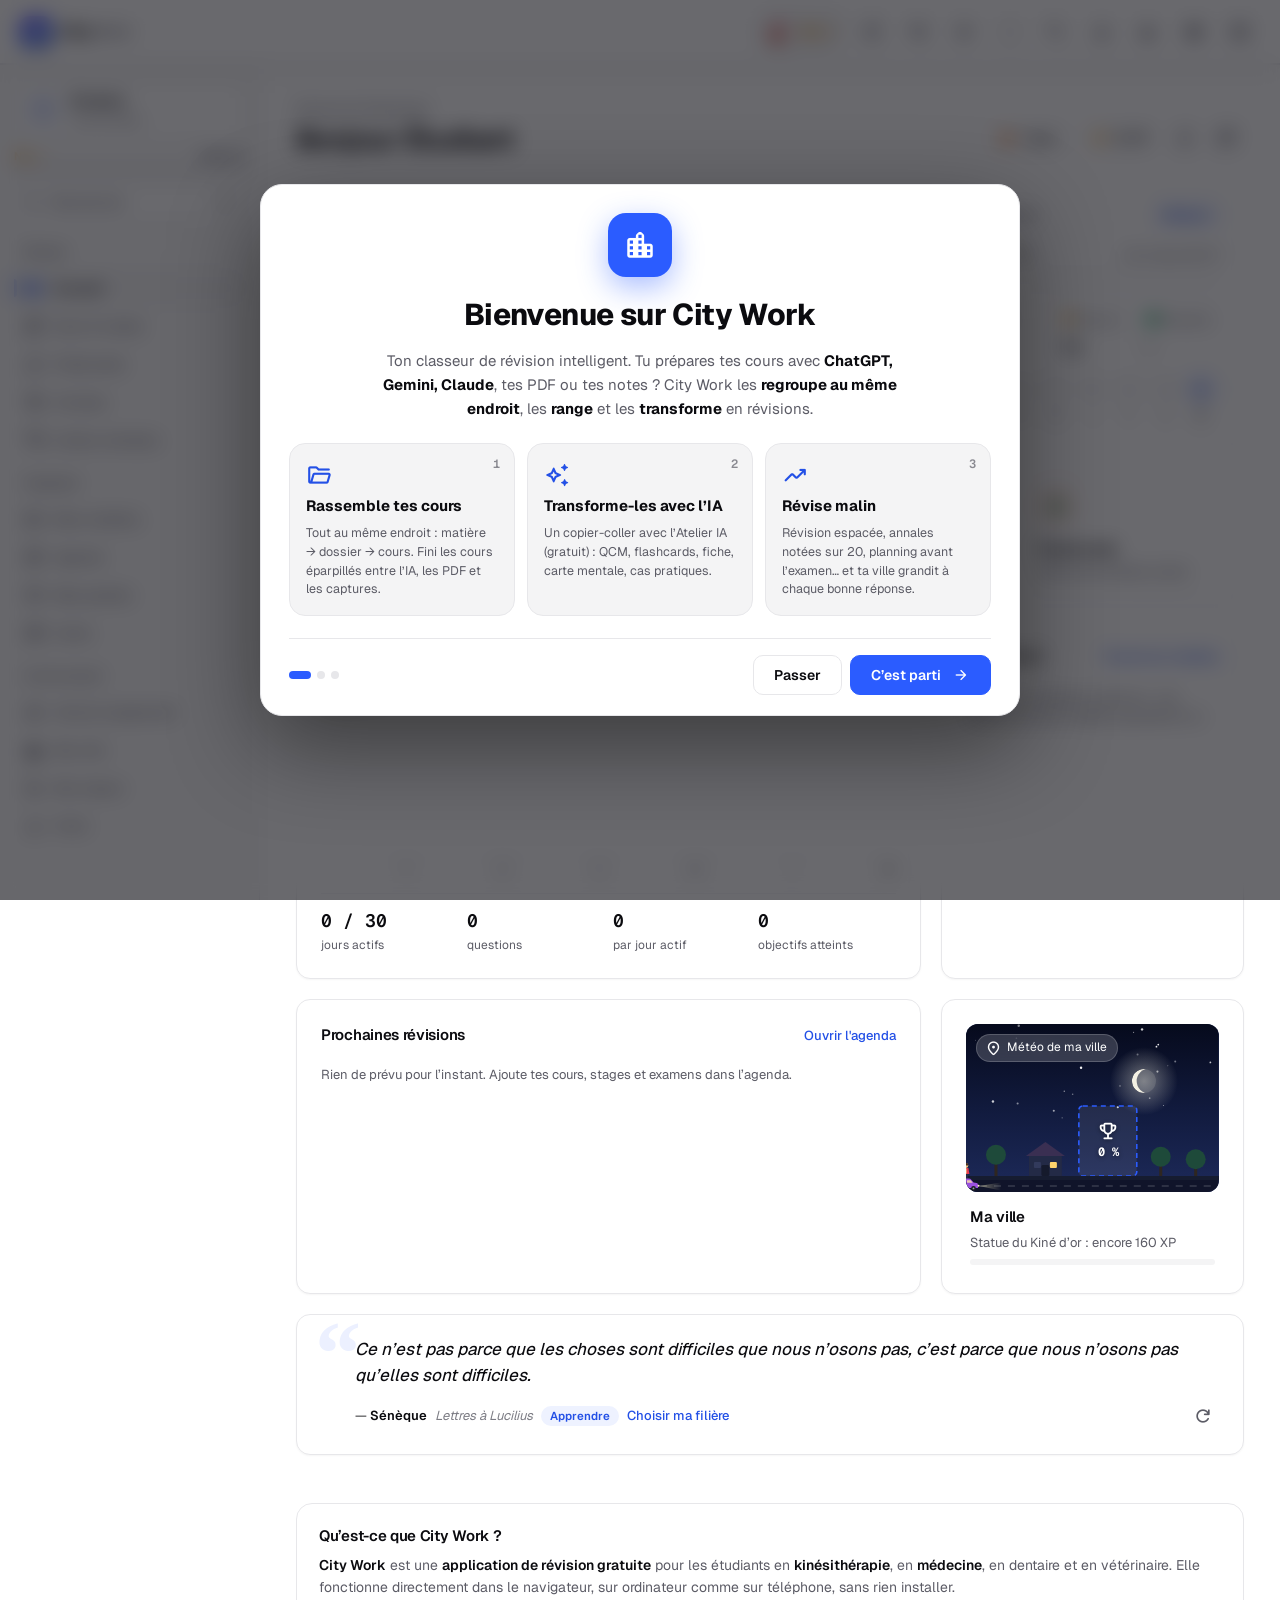
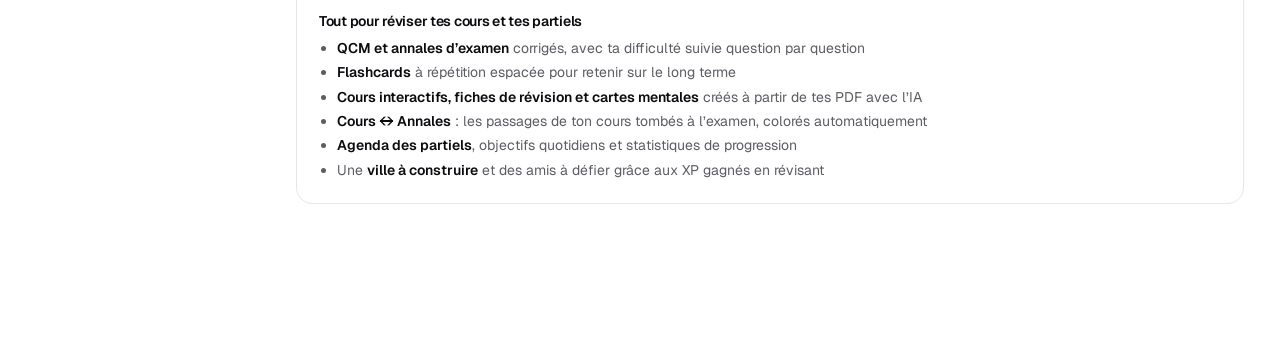
==== commit a8d9fe67: "Mise en ligne kineplus-v87 (3 fichiers modifiés)" ====
--- a/index.html
+++ b/index.html
@@ -3027,7 +3027,7 @@
   "js/kc-ambiance.js?v=4",
   "js/kc-colors.js?v=1",
   "js/kc-import.js?v=2",
-  "js/kc-drive.js?v=3",
+  "js/kc-drive.js?v=4",
   "js/kc-onboard.js?v=1",
   "js/kc-plan.js?v=1",
   "js/kc-buddy.js?v=1",
